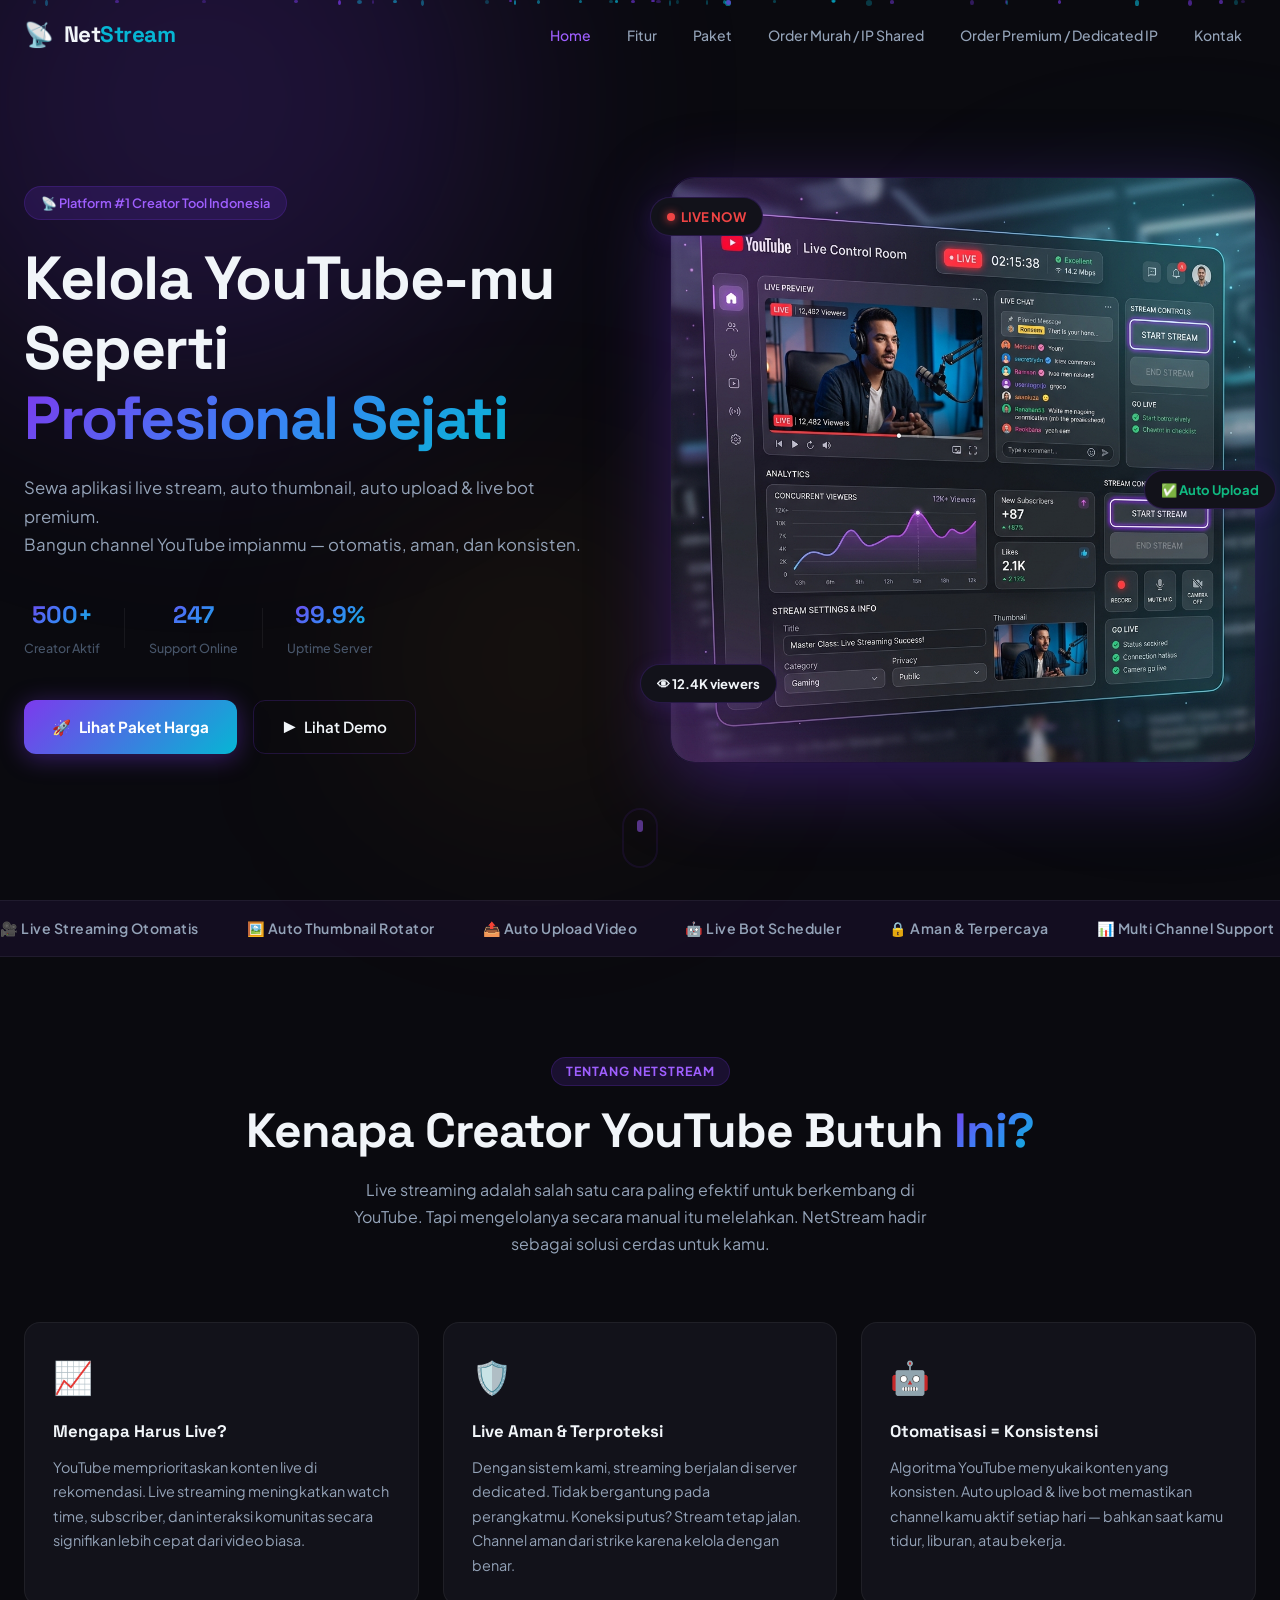
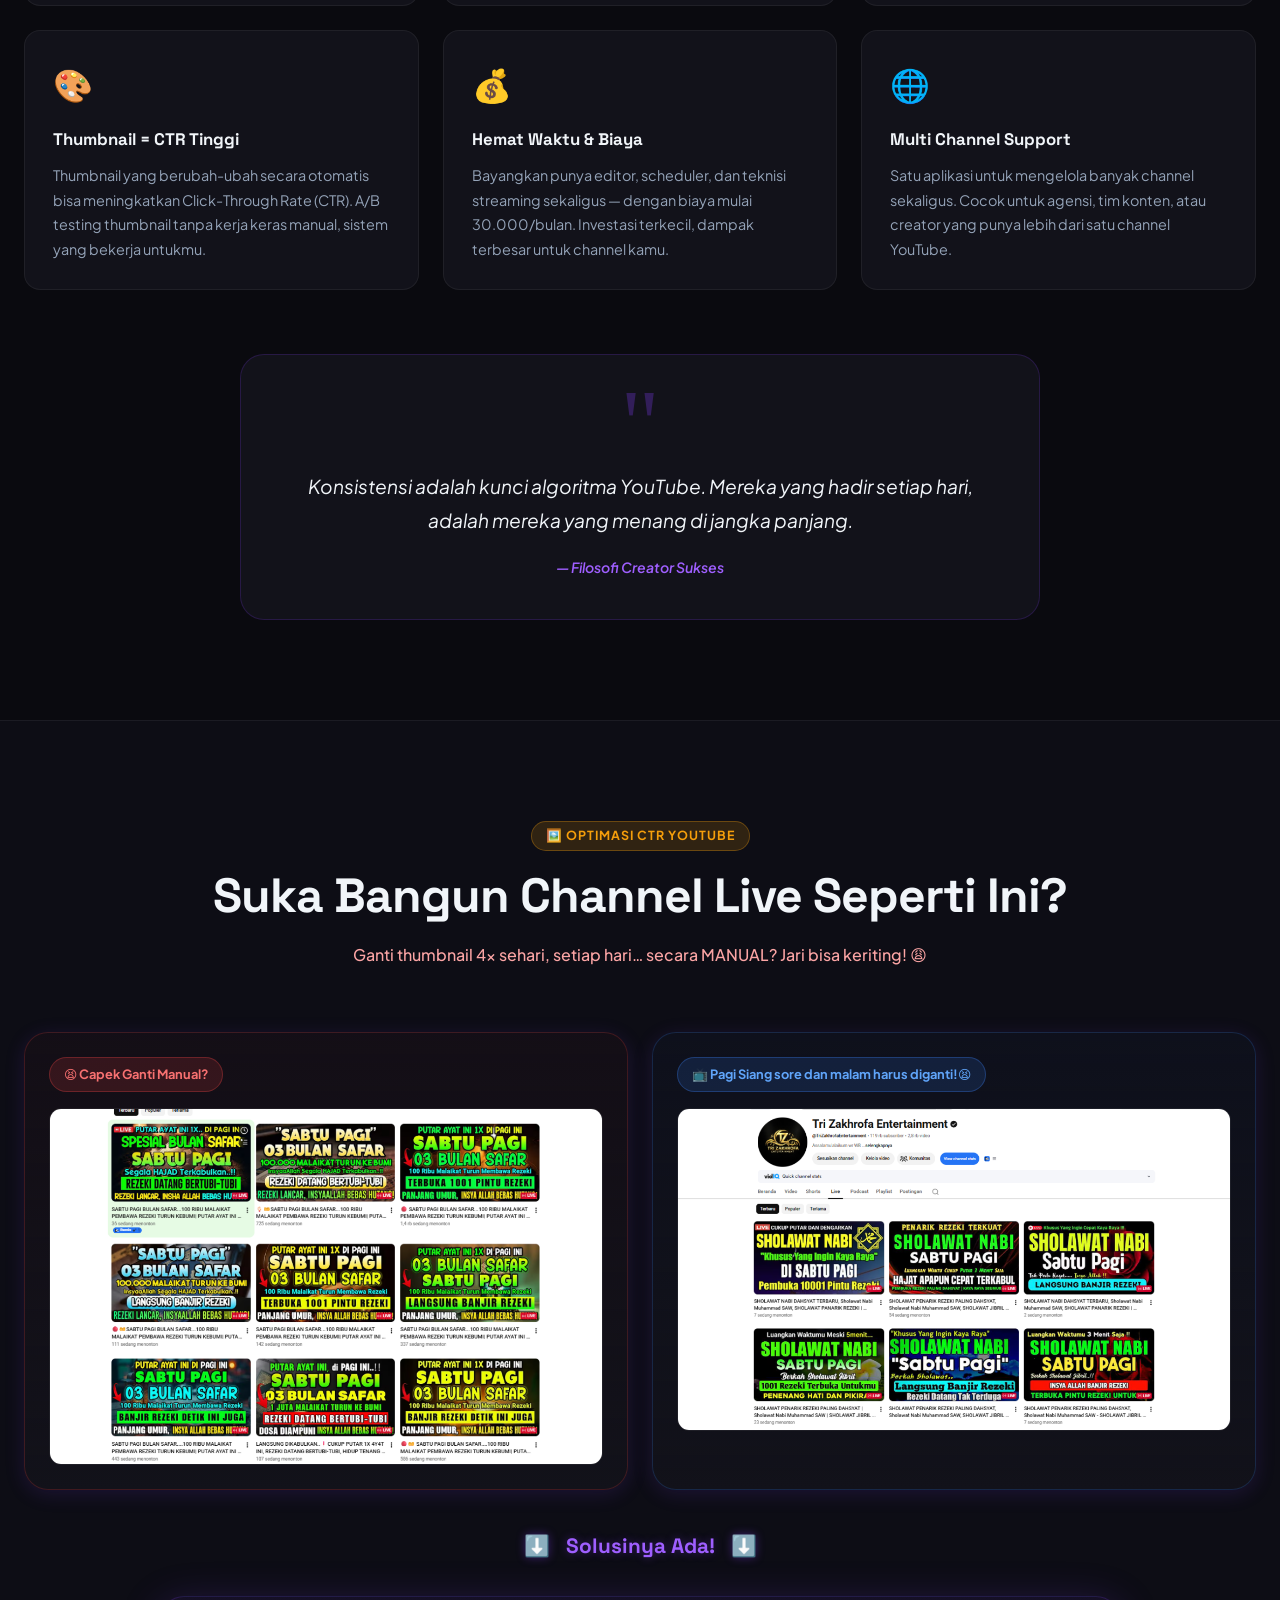
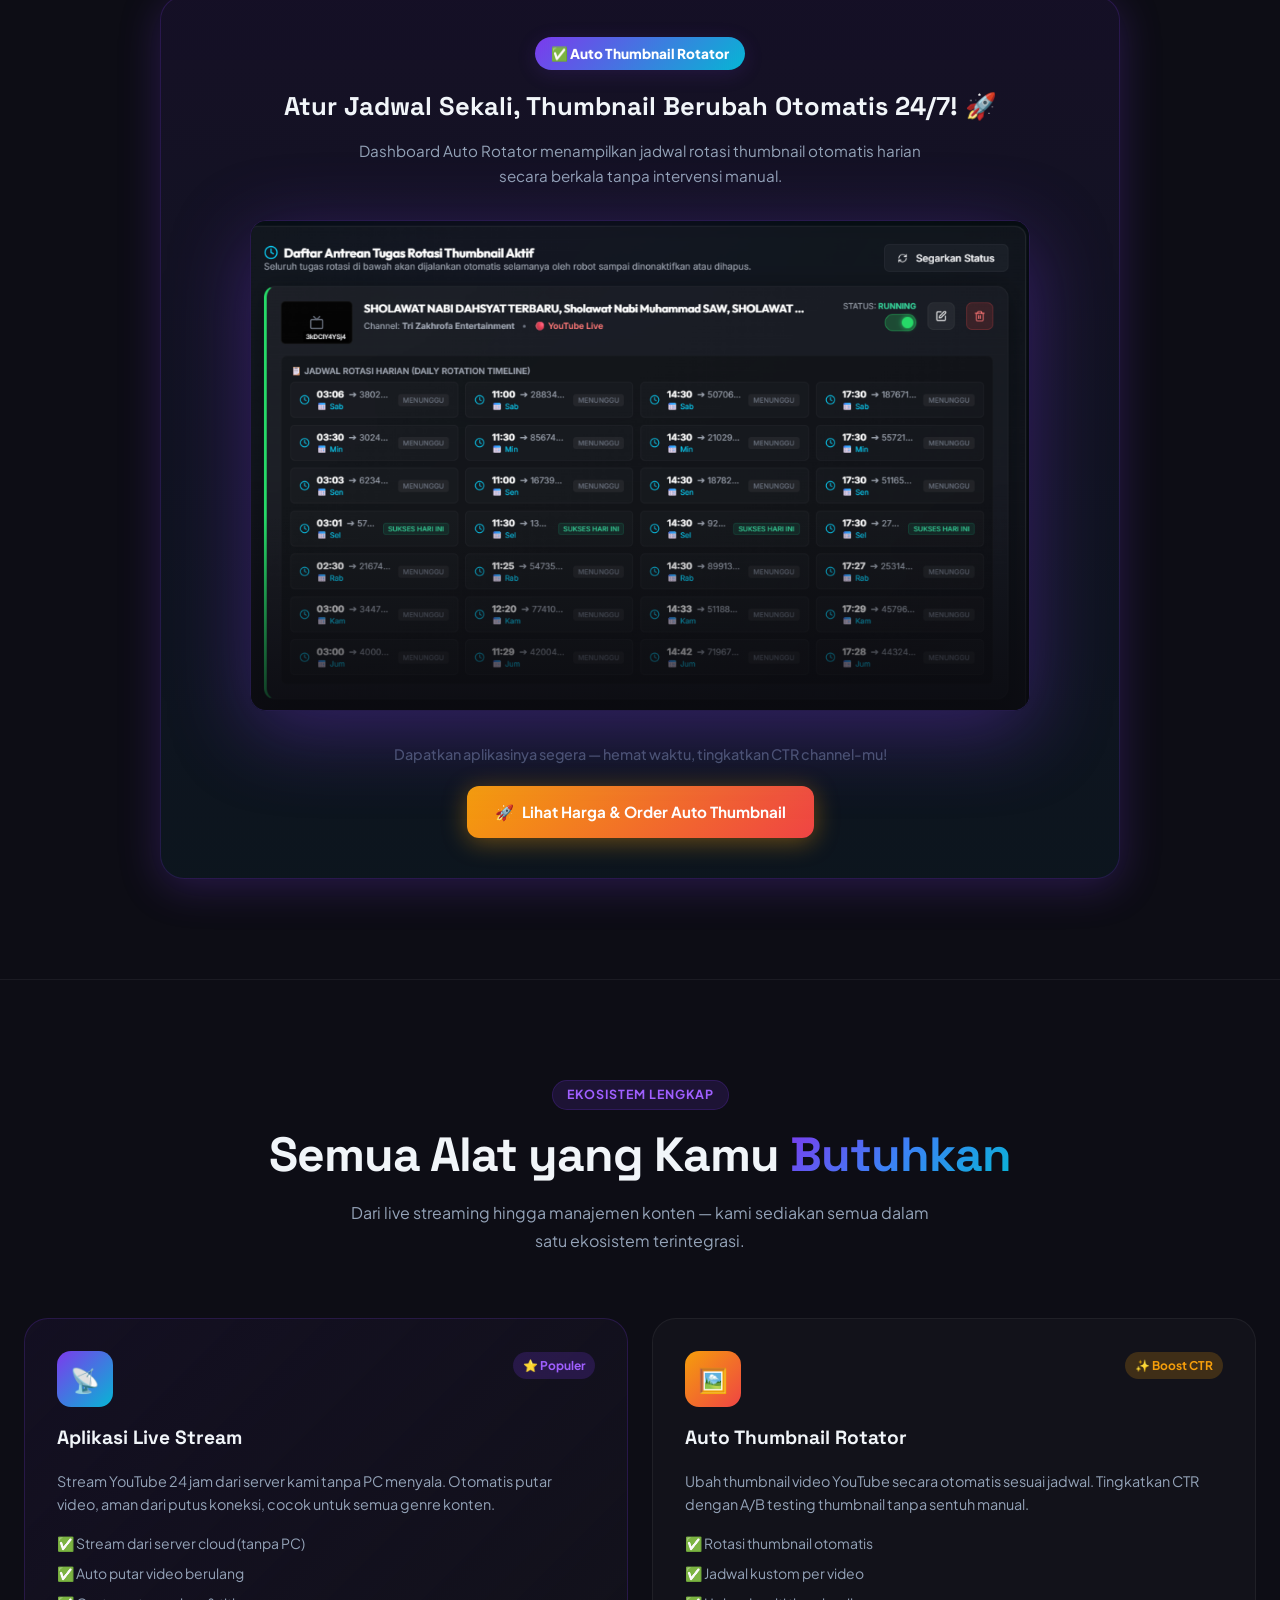
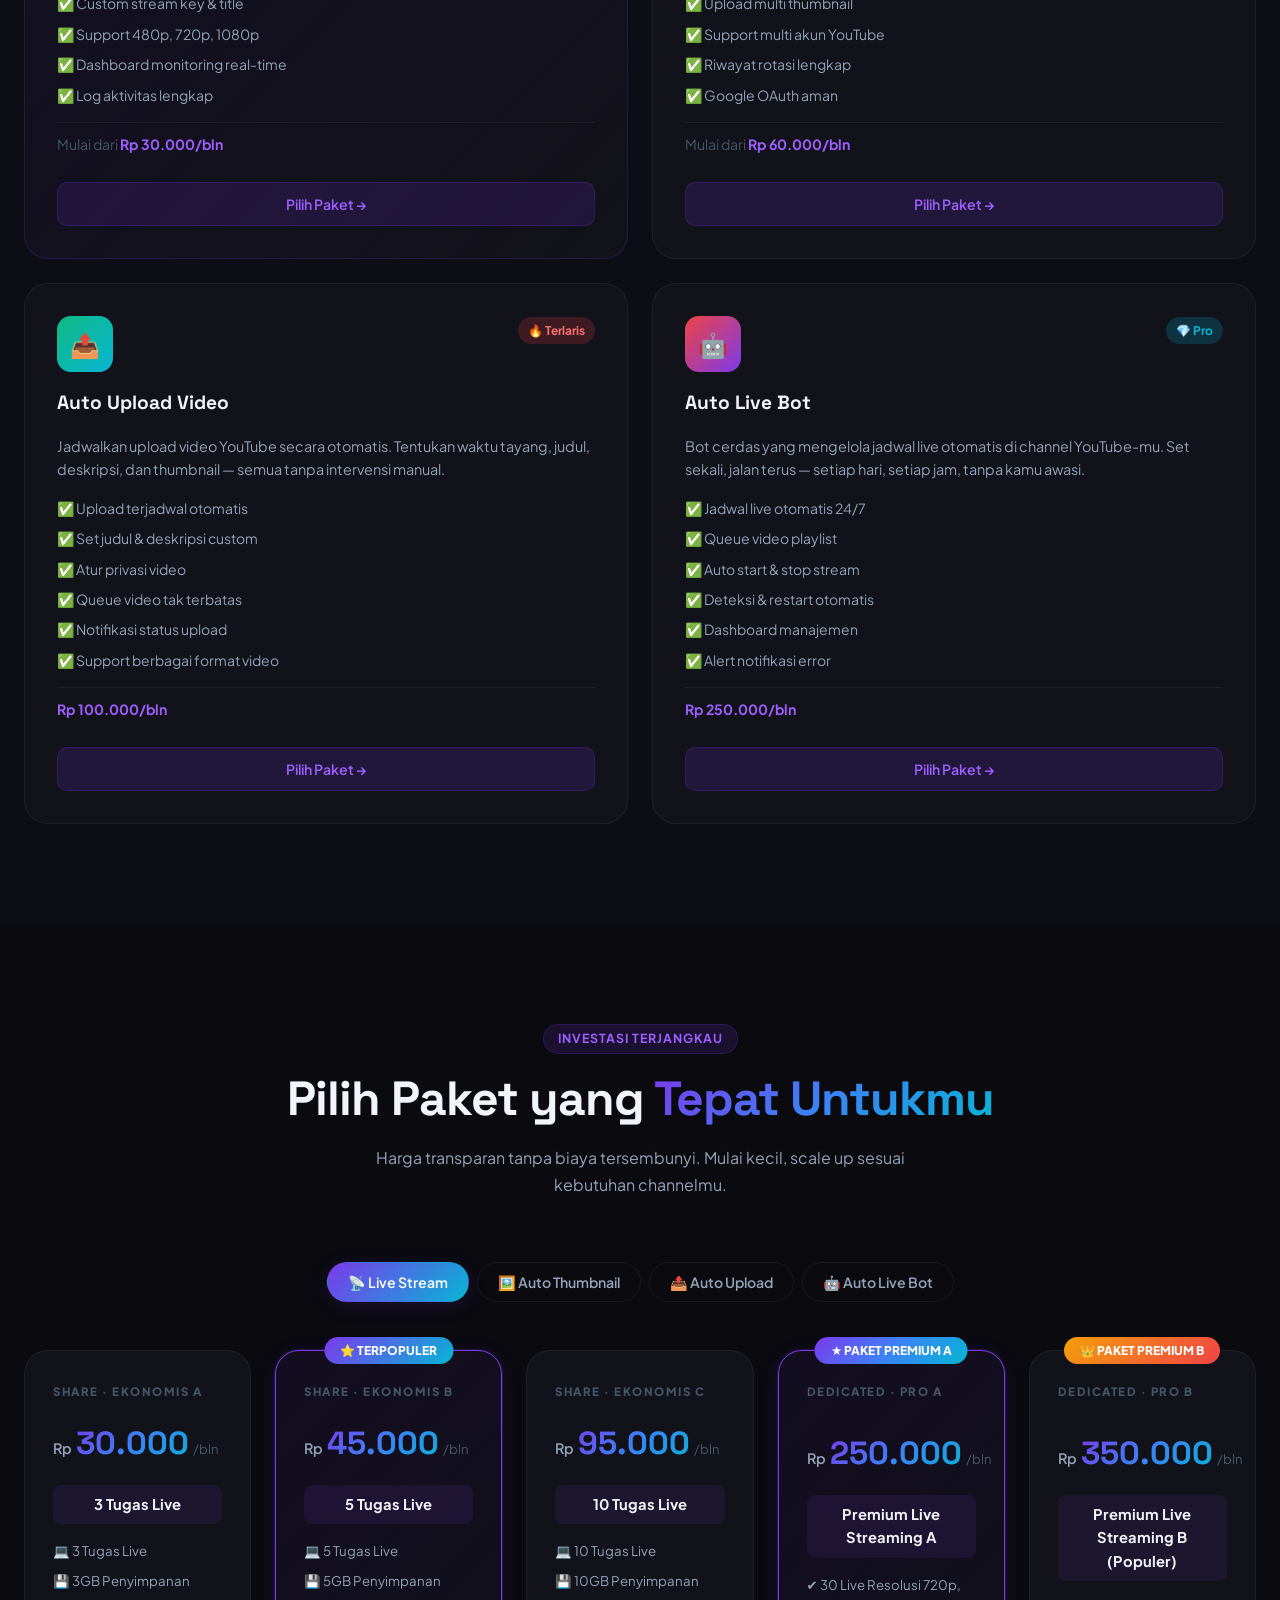
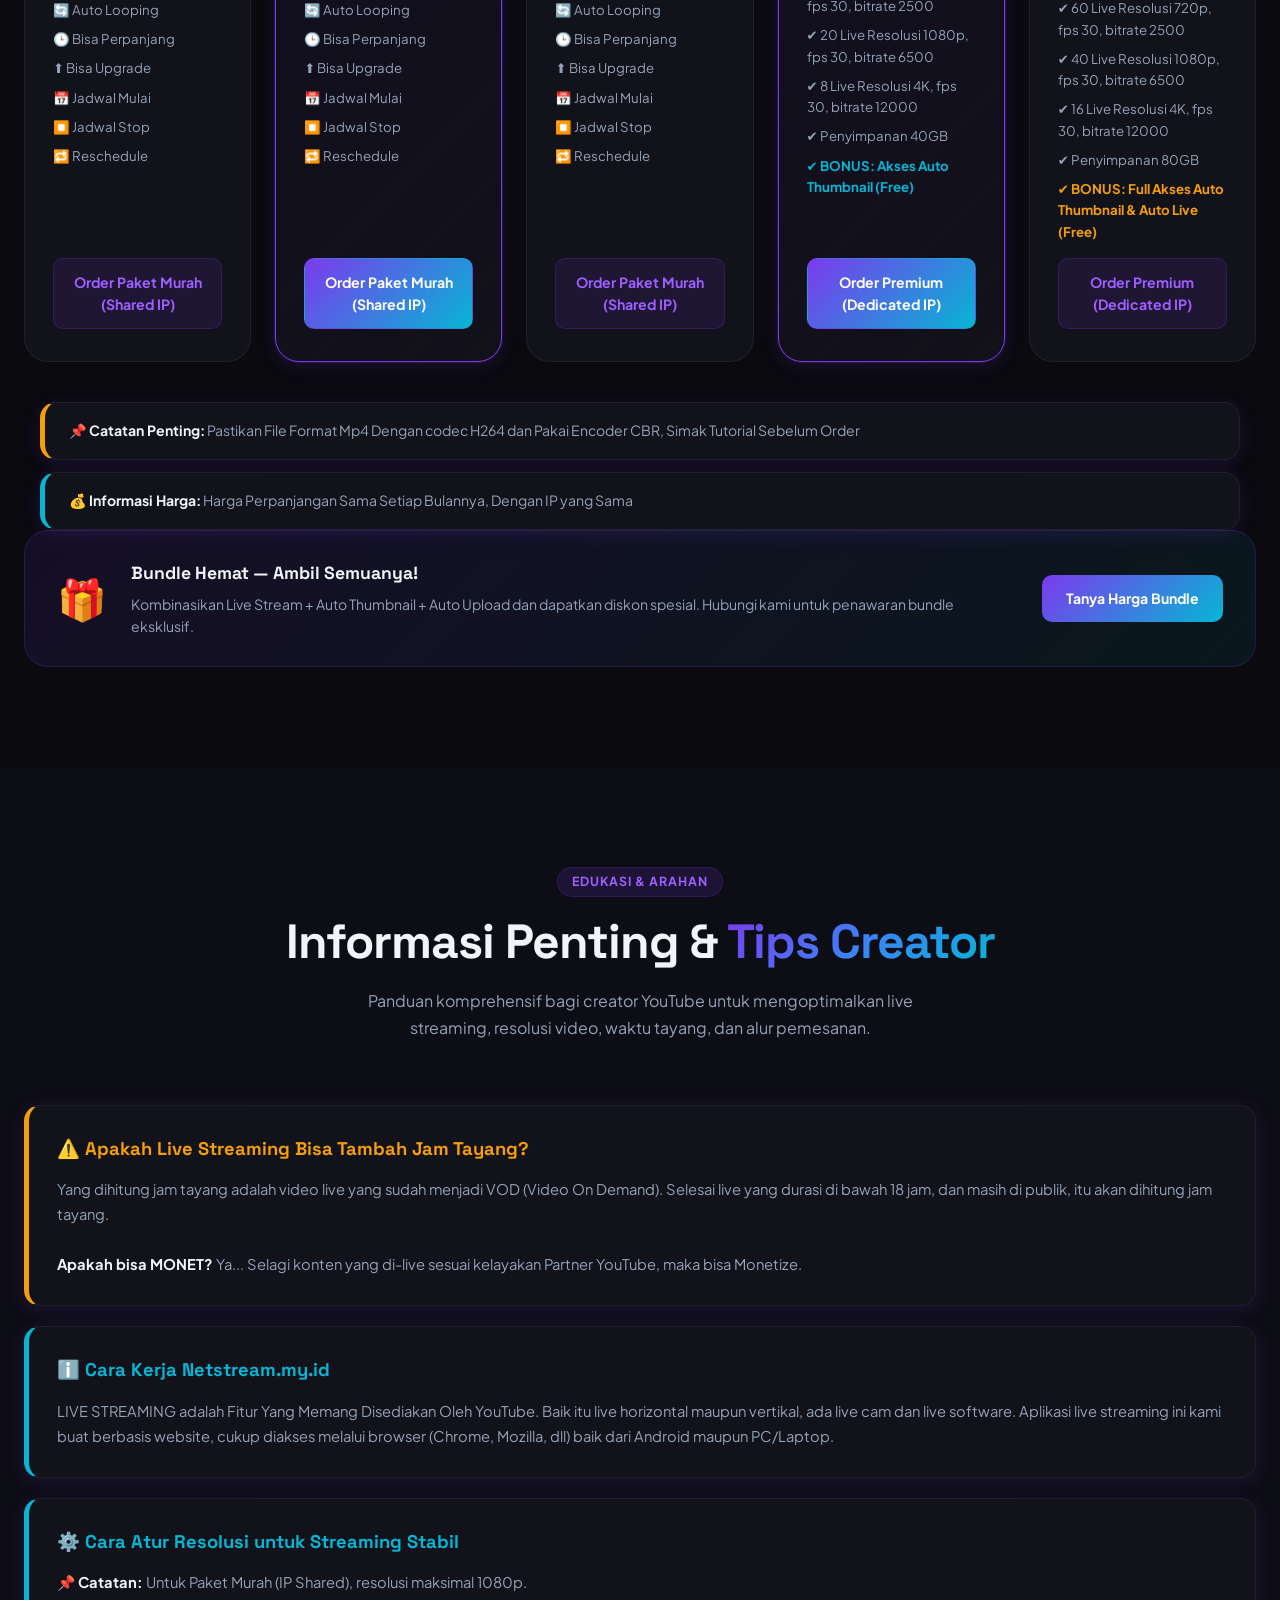
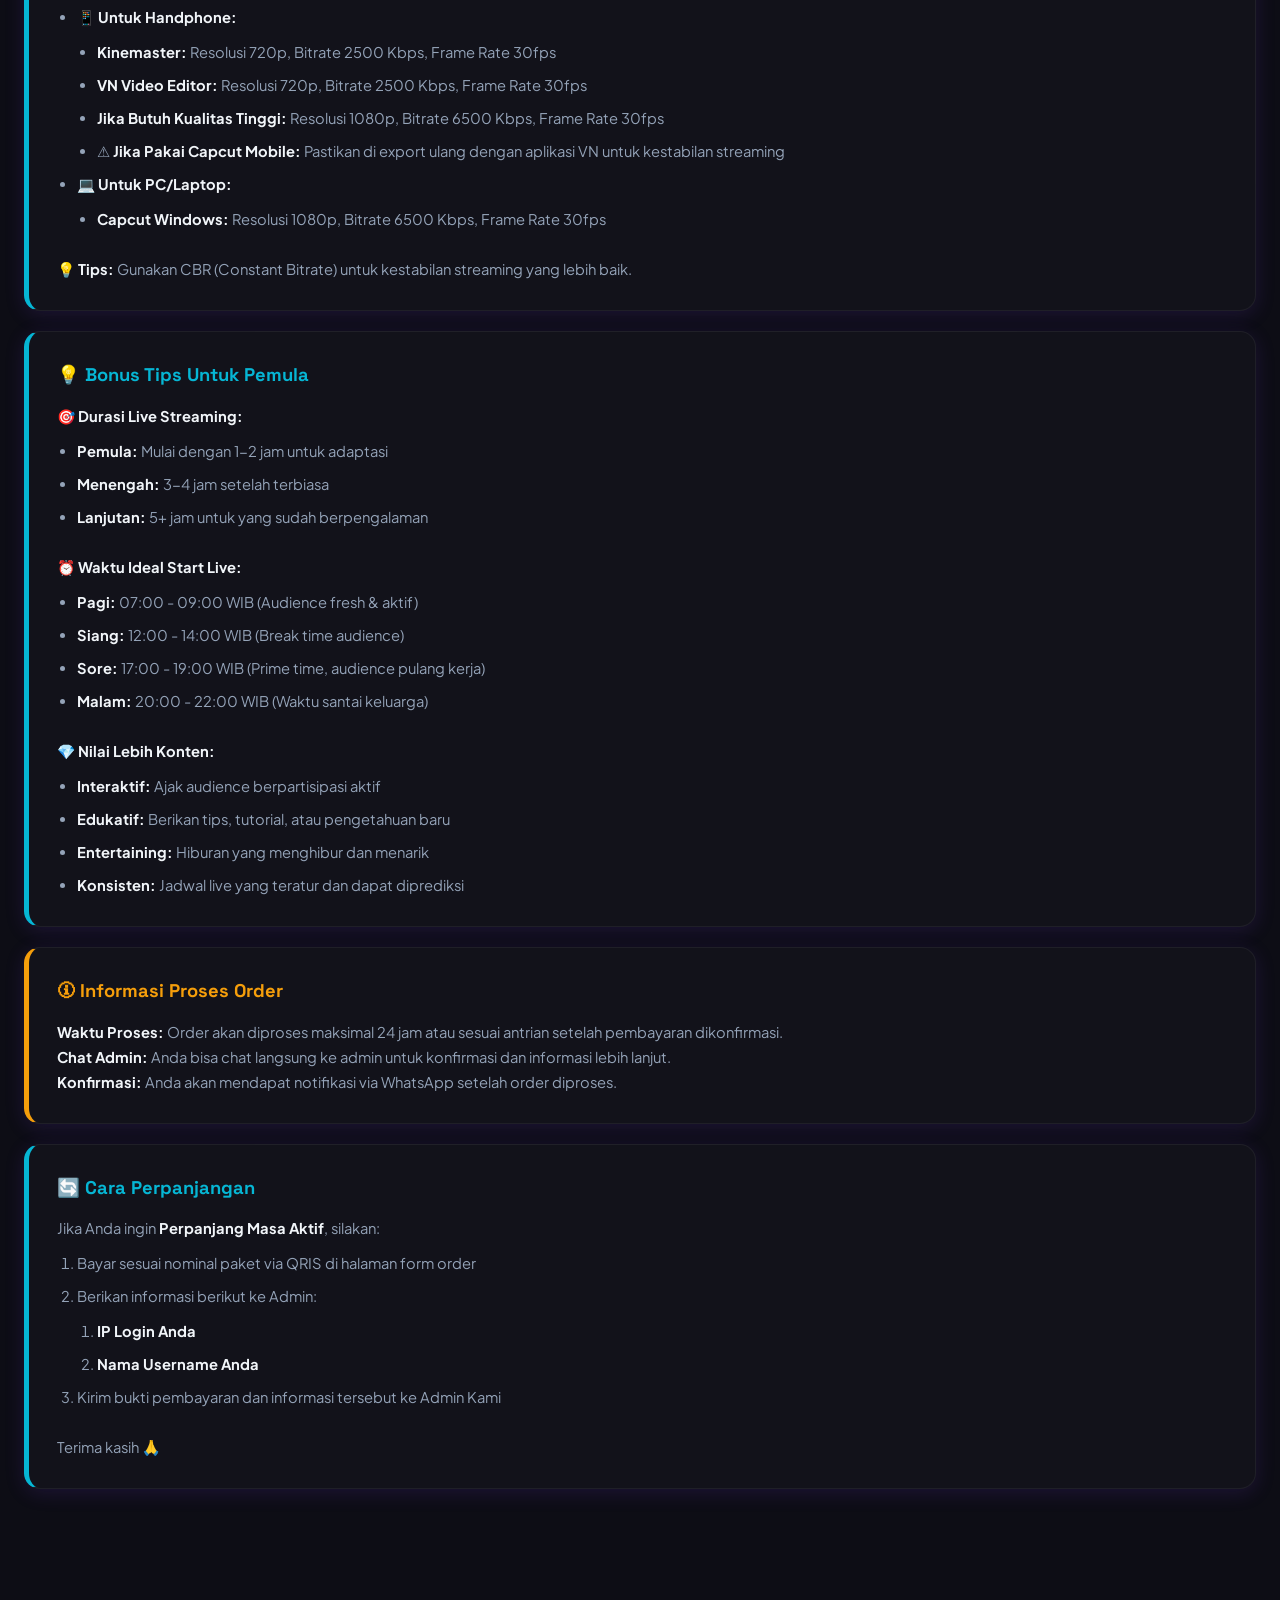
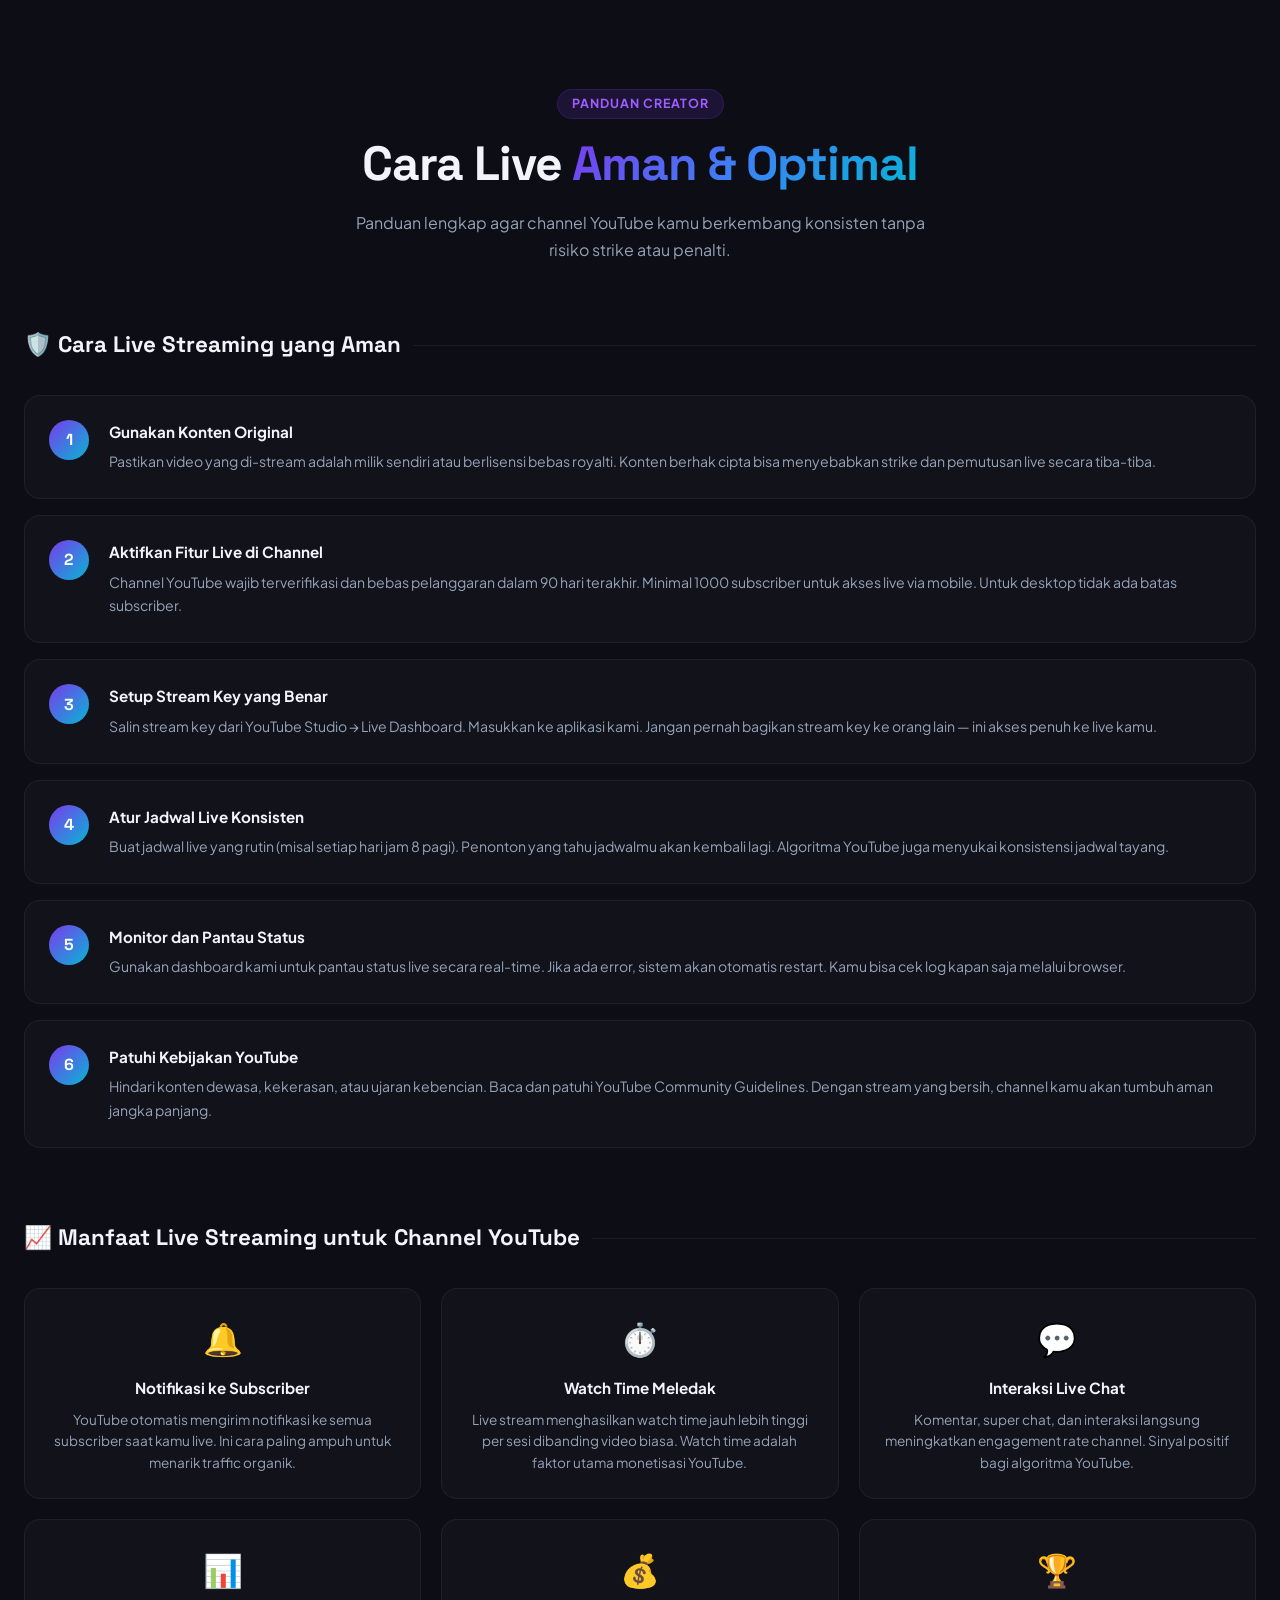
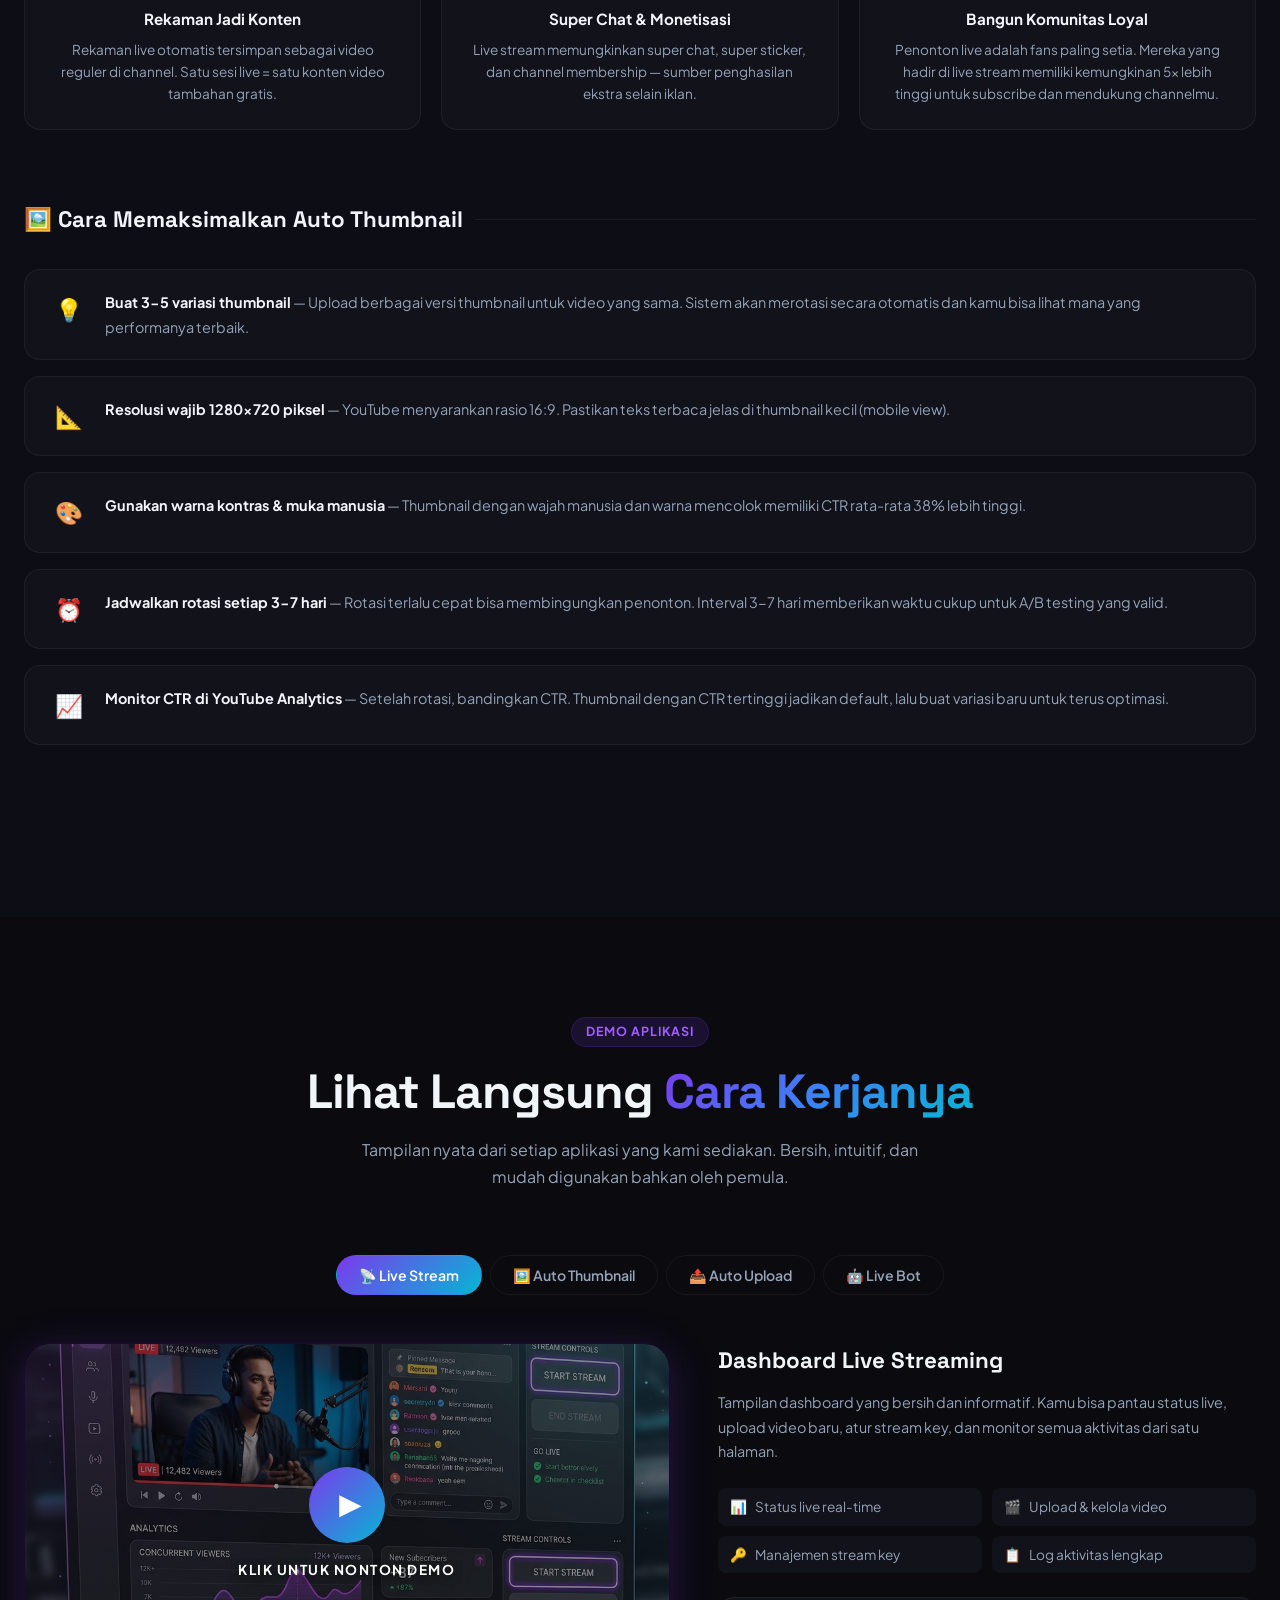
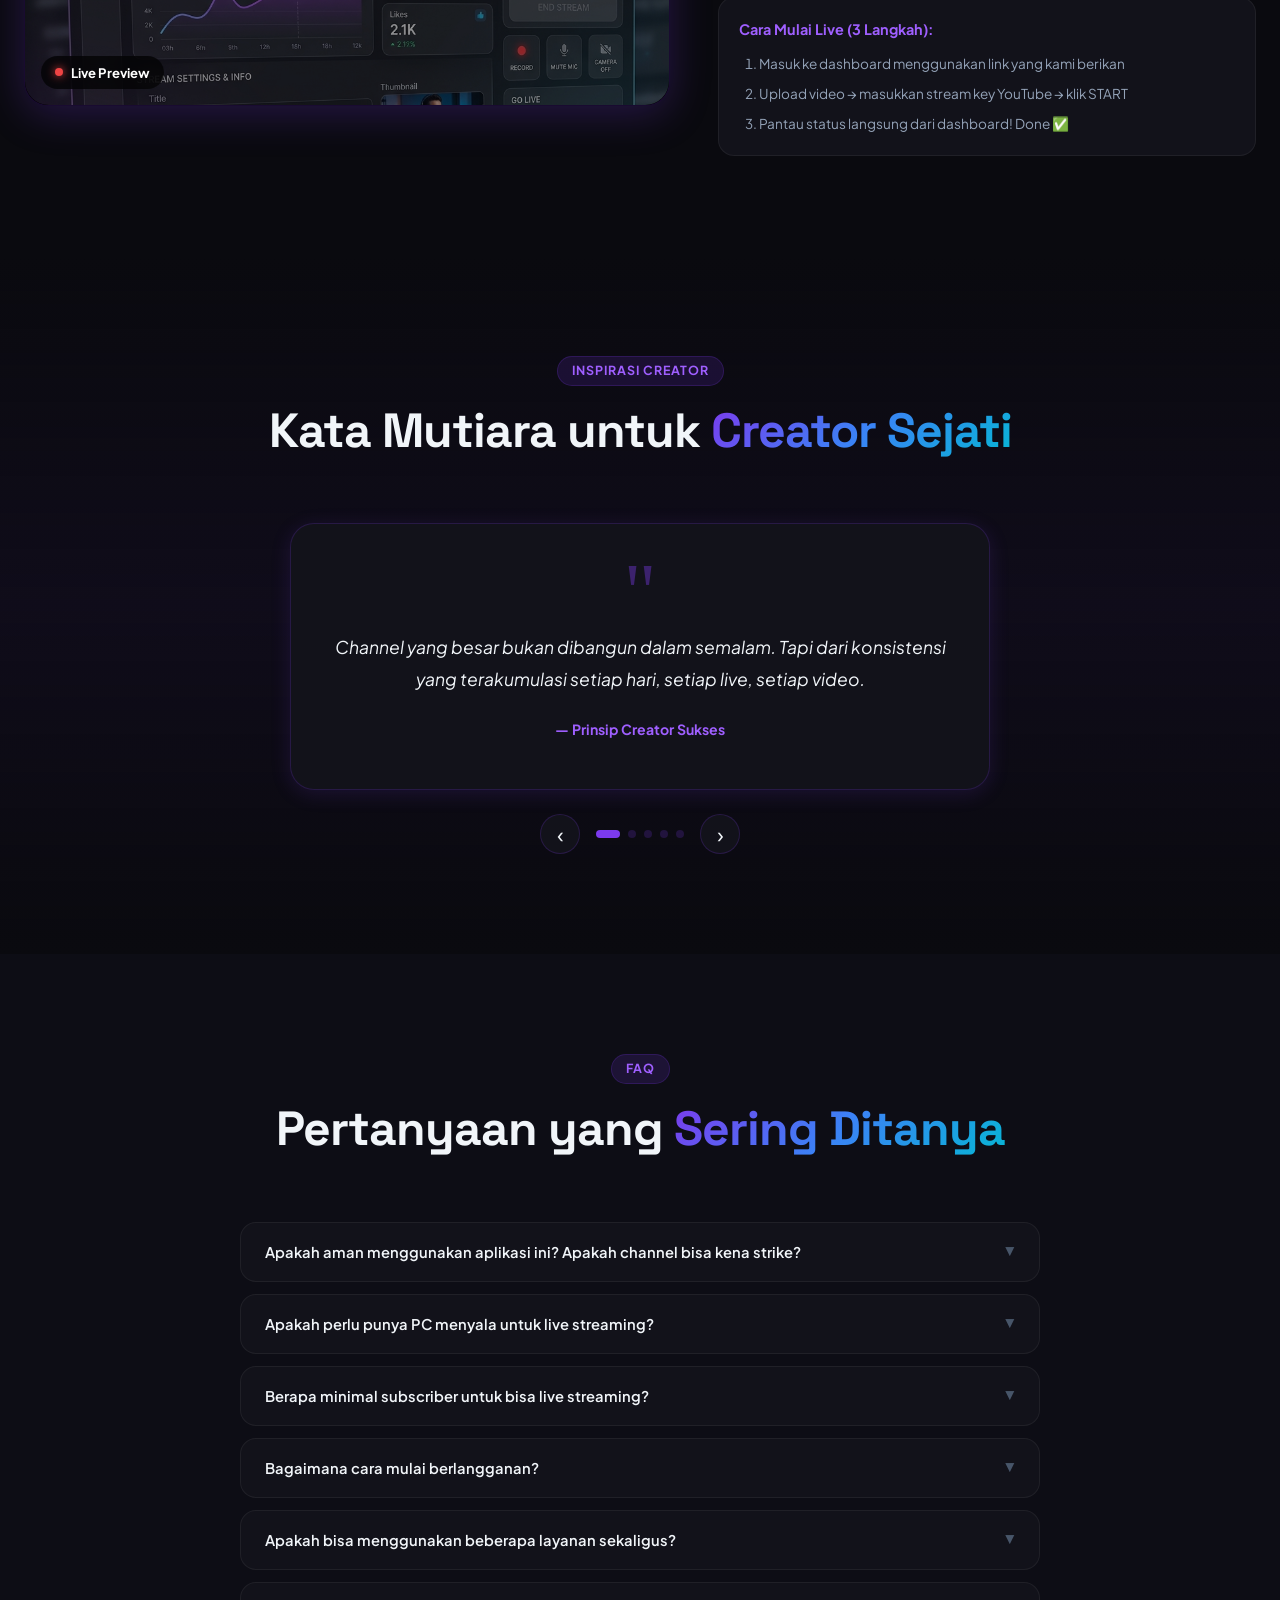
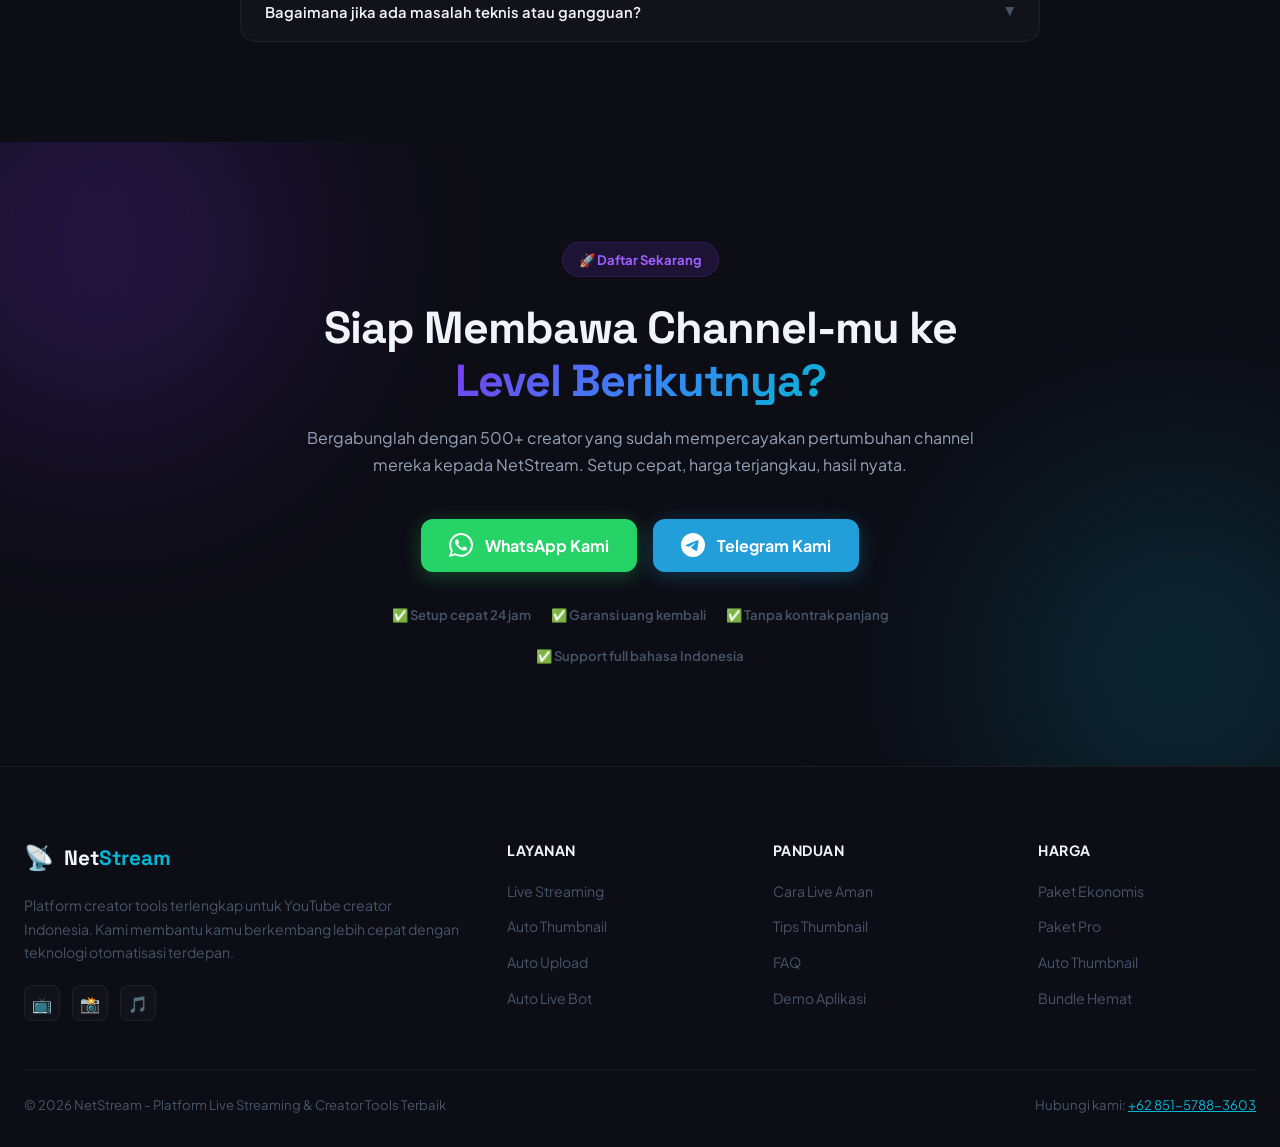
==== index.html @ a118baa5 "fix mobile grid style caching with important and versioning" ====
<!DOCTYPE html>
<html lang="id">

<head>
  <meta charset="UTF-8" />
  <meta name="viewport" content="width=device-width, initial-scale=1.0" />
  <title>NetStream — Sewa Aplikasi Live Stream & Creator Tools untuk YouTube</title>
  <meta name="description"
    content="Sewa aplikasi live stream, auto thumbnail, auto upload, dan auto live bot premium untuk YouTube creator. Paket ekonomis mulai 30rb/bulan. Kelola channel YouTube kamu jadi lebih profesional!" />
  <meta name="keywords"
    content="sewa live stream, aplikasi youtube, auto thumbnail, auto upload youtube, live streaming bot, creator tools youtube indonesia" />
  <link rel="preconnect" href="https://fonts.googleapis.com" />
  <link rel="preconnect" href="https://fonts.gstatic.com" crossorigin />
  <link
    href="https://fonts.googleapis.com/css2?family=Plus+Jakarta+Sans:ital,wght@0,300;0,400;0,500;0,600;0,700;0,800;1,400&family=Space+Grotesk:wght@400;500;600;700&display=swap"
    rel="stylesheet" />
  <link rel="stylesheet" href="style.css?v=1.3" />
  <style>
    /* Fallback jika gambar belum tersedia */
    .hero-dashboard-img img:not([src]),
    .hero-dashboard-img img[src=""],
    .demo-img-wrap img:not([src]),
    .demo-img-wrap img[src=""] {
      display: none;
    }

    .demo-img-wrap {
      min-height: 280px;
    }

    .img-placeholder {
      width: 100%;
      min-height: 280px;
      border-radius: 16px;
      display: flex;
      align-items: center;
      justify-content: center;
      flex-direction: column;
      gap: 12px;
      font-size: 3rem;
      color: var(--text-muted);
      background: var(--bg-card);
    }
  </style>
</head>

<body>
  <!-- ===== FLOATING PARTICLES ===== -->
  <div class="particles" id="particles"></div>
  <!-- ===== NAVIGATION ===== -->
  <nav class="navbar" id="navbar">
    <div class="nav-container">
      <a href="#home" class="nav-logo">
        <span class="logo-icon">📡</span>
        <span class="logo-text">Net<span class="logo-accent">Stream</span></span>
      </a>
      <ul class="nav-links" id="navLinks">
        <li><a href="#home">Home</a></li>
        <li><a href="#tentang">Fitur</a></li>
        <li><a href="#harga">Paket</a></li>
        <li><a href="#harga"
            onclick="showPricing('live'); setTimeout(() => { document.getElementById('pricing-live').scrollIntoView({behavior: 'smooth', block: 'center'}); }, 100);">Order
            Murah / IP Shared</a></li>
        <li><a href="#harga"
            onclick="showPricing('live'); setTimeout(() => { document.getElementById('pricing-live').scrollIntoView({behavior: 'smooth', block: 'center'}); }, 100);">Order
            Premium / Dedicated IP</a></li>
        <li><a href="#kontak">Kontak</a></li>
      </ul>
      <button class="hamburger" id="hamburger" aria-label="Toggle menu">
        <span></span><span></span><span></span>
      </button>
    </div>
  </nav>
  <!-- ===== HERO SECTION ===== -->
  <section class="hero" id="home">
    <div class="hero-bg-glow glow-1"></div>
    <div class="hero-bg-glow glow-2"></div>
    <div class="hero-bg-glow glow-3"></div>
    <div class="hero-content">
      <div class="hero-badge">
        <span class="live-dot"></span> Platform #1 Creator Tool Indonesia
      </div>
      <h1 class="hero-title">
        Kelola YouTube-mu Seperti <br>
        <span class="gradient-text">Profesional Sejati</span>
      </h1>
      <p class="hero-subtitle">
        Sewa aplikasi live stream, auto thumbnail, auto upload & live bot premium.<br>
        Bangun channel YouTube impianmu — otomatis, aman, dan konsisten.
      </p>
      <div class="hero-stats">
        <div class="stat-item">
          <span class="stat-num">500+</span>
          <span class="stat-label">Creator Aktif</span>
        </div>
        <div class="stat-divider"></div>
        <div class="stat-item">
          <span class="stat-num">24/7</span>
          <span class="stat-label">Support Online</span>
        </div>
        <div class="stat-divider"></div>
        <div class="stat-item">
          <span class="stat-num">99.9%</span>
          <span class="stat-label">Uptime Server</span>
        </div>
      </div>
      <div class="hero-actions">
        <a href="#harga" class="btn-primary" id="btn-lihat-harga">
          <span>🚀</span> Lihat Paket Harga
        </a>
        <a href="#demo" class="btn-secondary" id="btn-lihat-demo">
          <span>▶</span> Lihat Demo
        </a>
      </div>
    </div>
    <div class="hero-visual">
      <div class="hero-card-wrapper">
        <div class="hero-dashboard-img">
          <img src="assets/hero_dashboard.png" alt="NetStream Dashboard Live Streaming"
            onerror="this.style.display='none';this.parentElement.innerHTML+='<div class=img-placeholder>📡<span style=font-size:1rem;color:var(--text-secondary)>Live Streaming Dashboard</span></div>'" />
          <div class="img-glow"></div>
        </div>
        <div class="floating-badge badge-live">
          <span class="live-dot"></span> LIVE NOW
        </div>
        <div class="floating-badge badge-views">
          👁 12.4K viewers
        </div>
        <div class="floating-badge badge-upload">
          ✅ Auto Upload
        </div>
      </div>
    </div>
    <a href="#tentang" class="scroll-down" aria-label="Scroll down">
      <span></span>
    </a>
  </section>
  <!-- ===== MARQUEE SCROLL ===== -->
  <div class="marquee-wrapper">
    <div class="marquee-track">
      <span>🎥 Live Streaming Otomatis</span>
      <span>🖼️ Auto Thumbnail Rotator</span>
      <span>📤 Auto Upload Video</span>
      <span>🤖 Live Bot Scheduler</span>
      <span>🔒 Aman & Terpercaya</span>
      <span>📊 Multi Channel Support</span>
      <span>⚡ Server Cepat & Stabil</span>
      <span>🎥 Live Streaming Otomatis</span>
      <span>🖼️ Auto Thumbnail Rotator</span>
      <span>📤 Auto Upload Video</span>
      <span>🤖 Live Bot Scheduler</span>
      <span>🔒 Aman & Terpercaya</span>
      <span>📊 Multi Channel Support</span>
      <span>⚡ Server Cepat & Stabil</span>
    </div>
  </div>
  <!-- ===== TENTANG SECTION ===== -->
  <section class="section" id="tentang">
    <div class="container">
      <div class="section-header">
        <div class="section-tag">Tentang NetStream</div>
        <h2 class="section-title">Kenapa Creator YouTube Butuh <span class="gradient-text">Ini?</span></h2>
        <p class="section-desc">Live streaming adalah salah satu cara paling efektif untuk berkembang di YouTube. Tapi
          mengelolanya secara manual itu melelahkan. NetStream hadir sebagai solusi cerdas untuk kamu.</p>
      </div>
      <div class="why-grid">
        <div class="why-card" data-delay="0">
          <div class="why-icon">📈</div>
          <h3>Mengapa Harus Live?</h3>
          <p>YouTube memprioritaskan konten live di rekomendasi. Live streaming meningkatkan watch time, subscriber, dan
            interaksi komunitas secara signifikan lebih cepat dari video biasa.</p>
        </div>
        <div class="why-card" data-delay="100">
          <div class="why-icon">🛡️</div>
          <h3>Live Aman & Terproteksi</h3>
          <p>Dengan sistem kami, streaming berjalan di server dedicated. Tidak bergantung pada perangkatmu. Koneksi
            putus? Stream tetap jalan. Channel aman dari strike karena kelola dengan benar.</p>
        </div>
        <div class="why-card" data-delay="200">
          <div class="why-icon">🤖</div>
          <h3>Otomatisasi = Konsistensi</h3>
          <p>Algoritma YouTube menyukai konten yang konsisten. Auto upload & live bot memastikan channel kamu aktif
            setiap hari — bahkan saat kamu tidur, liburan, atau bekerja.</p>
        </div>
        <div class="why-card" data-delay="300">
          <div class="why-icon">🎨</div>
          <h3>Thumbnail = CTR Tinggi</h3>
          <p>Thumbnail yang berubah-ubah secara otomatis bisa meningkatkan Click-Through Rate (CTR). A/B testing
            thumbnail tanpa kerja keras manual, sistem yang bekerja untukmu.</p>
        </div>
        <div class="why-card" data-delay="0">
          <div class="why-icon">💰</div>
          <h3>Hemat Waktu & Biaya</h3>
          <p>Bayangkan punya editor, scheduler, dan teknisi streaming sekaligus — dengan biaya mulai 30.000/bulan.
            Investasi terkecil, dampak terbesar untuk channel kamu.</p>
        </div>
        <div class="why-card" data-delay="100">
          <div class="why-icon">🌐</div>
          <h3>Multi Channel Support</h3>
          <p>Satu aplikasi untuk mengelola banyak channel sekaligus. Cocok untuk agensi, tim konten, atau creator yang
            punya lebih dari satu channel YouTube.</p>
        </div>
      </div>
      <!-- Quote Section -->
      <div class="quote-block">
        <div class="quote-symbol">"</div>
        <blockquote>Konsistensi adalah kunci algoritma YouTube. Mereka yang hadir setiap hari, adalah mereka yang menang
          di jangka panjang.</blockquote>
        <cite>— Filosofi Creator Sukses</cite>
      </div>
    </div>
  </section>
  <!-- ===== AUTO THUMBNAIL MARKETING SECTION ===== -->
  <section class="section" id="rotator-promo"
    style="background: var(--bg-section-dark); border-top: 1px solid var(--border-subtle); border-bottom: 1px solid var(--border-subtle);">
    <div class="container">
      <div class="section-header">
        <div class="section-tag"
          style="background: rgba(245, 158, 11, 0.15); border: 1px solid rgba(245, 158, 11, 0.3); color: var(--accent-warm);">
          🖼️ OPTIMASI CTR YOUTUBE</div>
        <h2 class="section-title">Suka Bangun Channel Live Seperti Ini?</h2>
        <p class="section-desc" style="color: #fca5a5; font-weight: 500;">Ganti thumbnail 4x sehari, setiap hari… secara
          MANUAL? Jari bisa keriting! 😩</p>
      </div>
      <!-- Problem Grid -->
      <div class="promo-grid">
        <!-- Card Kiri: Capek Ganti Manual -->
        <div class="promo-card problem-card">
          <div class="promo-card-badge badge-red">😫 Capek Ganti Manual?</div>
          <img src="assets/safar_streams.png" alt="Grid Video YouTube Live Harus Ganti Thumbnail Manual"
            style="width: 100%; border-radius: 12px; border: 1px solid var(--border-subtle); display: block;" />
        </div>
        <!-- Card Kanan: Channel View Tri Zakhrofa Entertainment -->
        <div class="promo-card channel-card">
          <div class="promo-card-badge badge-blue">📺 Pagi Siang sore dan malam harus diganti!😫</div>
          <img src="assets/channel_streams.png" alt="Tampilan Channel Tri Zakhrofa Live Streams"
            style="width: 100%; border-radius: 12px; border: 1px solid var(--border-subtle); display: block;" />
        </div>
      </div>
      <!-- Divider Connector -->
      <div class="promo-divider-connector">
        <span class="pulse-arrow">⬇️</span> Solusinya Ada! <span class="pulse-arrow">⬇️</span>
      </div>
      <!-- Solution Mockup Box -->
      <div class="promo-solution-box">
        <div class="promo-solution-header">
          <span class="solution-badge">✅ Auto Thumbnail Rotator</span>
          <h3>Atur Jadwal Sekali, Thumbnail Berubah Otomatis 24/7! 🚀</h3>
          <p>Dashboard Auto Rotator menampilkan jadwal rotasi thumbnail otomatis harian secara berkala tanpa intervensi
            manual.</p>
        </div>

        <div class="promo-solution-image-container">
          <img src="assets/rotator_scheduler.png" alt="Dashboard Antrean Tugas Rotasi Thumbnail"
            style="width: 100%; display: block;" />
          <div class="image-overlay-glow"></div>
        </div>
        <div class="promo-solution-footer">
          <p class="cta-subtext" style="margin-bottom: 8px;">Dapatkan aplikasinya segera — hemat waktu, tingkatkan CTR
            channel-mu!</p>
          <a href="#harga"
            onclick="showPricing('thumb'); setTimeout(() => { document.getElementById('pricing-thumb').scrollIntoView({behavior: 'smooth', block: 'center'}); }, 100);"
            class="btn-primary" style="background: var(--grad-warm); box-shadow: 0 4px 24px rgba(245, 158, 11, 0.4);">
            <span>🚀</span> Lihat Harga &amp; Order Auto Thumbnail
          </a>
        </div>
      </div>
    </div>
  </section>
  <!-- ===== LAYANAN SECTION ===== -->
  <section class="section section-dark" id="layanan">
    <div class="container">
      <div class="section-header">
        <div class="section-tag">Ekosistem Lengkap</div>
        <h2 class="section-title">Semua Alat yang Kamu <span class="gradient-text">Butuhkan</span></h2>
        <p class="section-desc">Dari live streaming hingga manajemen konten — kami sediakan semua dalam satu ekosistem
          terintegrasi.</p>
      </div>
      <div class="services-grid">
        <!-- Live Streaming -->
        <div class="service-card featured" id="service-live">
          <div class="service-card-glow"></div>
          <div class="service-header">
            <div class="service-icon-wrap live-gradient">
              <span>📡</span>
            </div>
            <div class="service-badges">
              <span class="badge badge-popular">⭐ Populer</span>
            </div>
          </div>
          <h3 class="service-name">Aplikasi Live Stream</h3>
          <p class="service-desc">Stream YouTube 24 jam dari server kami tanpa PC menyala. Otomatis putar video, aman
            dari putus koneksi, cocok untuk semua genre konten.</p>
          <ul class="service-features">
            <li>✅ Stream dari server cloud (tanpa PC)</li>
            <li>✅ Auto putar video berulang</li>
            <li>✅ Custom stream key & title</li>
            <li>✅ Support 480p, 720p, 1080p</li>
            <li>✅ Dashboard monitoring real-time</li>
            <li>✅ Log aktivitas lengkap</li>
          </ul>
          <div class="service-price-hint">Mulai dari <strong>Rp 30.000/bln</strong></div>
          <a href="#harga" class="service-btn" id="btn-live-harga">Pilih Paket →</a>
        </div>
        <!-- Auto Thumbnail -->
        <div class="service-card" id="service-thumbnail">
          <div class="service-card-glow thumb-glow"></div>
          <div class="service-header">
            <div class="service-icon-wrap thumb-gradient">
              <span>🖼️</span>
            </div>
            <div class="service-badges">
              <span class="badge badge-new">✨ Boost CTR</span>
            </div>
          </div>
          <h3 class="service-name">Auto Thumbnail Rotator</h3>
          <p class="service-desc">Ubah thumbnail video YouTube secara otomatis sesuai jadwal. Tingkatkan CTR dengan A/B
            testing thumbnail tanpa sentuh manual.</p>
          <ul class="service-features">
            <li>✅ Rotasi thumbnail otomatis</li>
            <li>✅ Jadwal kustom per video</li>
            <li>✅ Upload multi thumbnail</li>
            <li>✅ Support multi akun YouTube</li>
            <li>✅ Riwayat rotasi lengkap</li>
            <li>✅ Google OAuth aman</li>
          </ul>
          <div class="service-price-hint">Mulai dari <strong>Rp 60.000/bln</strong></div>
          <a href="#harga" class="service-btn thumb-btn" id="btn-thumb-harga">Pilih Paket →</a>
        </div>
        <!-- Auto Upload -->
        <div class="service-card" id="service-upload">
          <div class="service-card-glow upload-glow"></div>
          <div class="service-header">
            <div class="service-icon-wrap upload-gradient">
              <span>📤</span>
            </div>
            <div class="service-badges">
              <span class="badge badge-hot">🔥 Terlaris</span>
            </div>
          </div>
          <h3 class="service-name">Auto Upload Video</h3>
          <p class="service-desc">Jadwalkan upload video YouTube secara otomatis. Tentukan waktu tayang, judul,
            deskripsi, dan thumbnail — semua tanpa intervensi manual.</p>
          <ul class="service-features">
            <li>✅ Upload terjadwal otomatis</li>
            <li>✅ Set judul & deskripsi custom</li>
            <li>✅ Atur privasi video</li>
            <li>✅ Queue video tak terbatas</li>
            <li>✅ Notifikasi status upload</li>
            <li>✅ Support berbagai format video</li>
          </ul>
          <div class="service-price-hint"><strong>Rp 100.000/bln</strong></div>
          <a href="#harga" class="service-btn upload-btn" id="btn-upload-harga">Pilih Paket →</a>
        </div>
        <!-- Auto Live Bot -->
        <div class="service-card" id="service-bot">
          <div class="service-card-glow bot-glow"></div>
          <div class="service-header">
            <div class="service-icon-wrap bot-gradient">
              <span>🤖</span>
            </div>
            <div class="service-badges">
              <span class="badge badge-pro">💎 Pro</span>
            </div>
          </div>
          <h3 class="service-name">Auto Live Bot</h3>
          <p class="service-desc">Bot cerdas yang mengelola jadwal live otomatis di channel YouTube-mu. Set sekali,
            jalan terus — setiap hari, setiap jam, tanpa kamu awasi.</p>
          <ul class="service-features">
            <li>✅ Jadwal live otomatis 24/7</li>
            <li>✅ Queue video playlist</li>
            <li>✅ Auto start & stop stream</li>
            <li>✅ Deteksi & restart otomatis</li>
            <li>✅ Dashboard manajemen</li>
            <li>✅ Alert notifikasi error</li>
          </ul>
          <div class="service-price-hint"><strong>Rp 250.000/bln</strong></div>
          <a href="#harga" class="service-btn bot-btn" id="btn-bot-harga">Pilih Paket →</a>
        </div>
      </div>
    </div>
  </section>
  <!-- ===== HARGA SECTION ===== -->
  <section class="section" id="harga">
    <div class="container">
      <div class="section-header">
        <div class="section-tag">Investasi Terjangkau</div>
        <h2 class="section-title">Pilih Paket yang <span class="gradient-text">Tepat Untukmu</span></h2>
        <p class="section-desc">Harga transparan tanpa biaya tersembunyi. Mulai kecil, scale up sesuai kebutuhan
          channelmu.</p>
      </div>
      <!-- Tab Switcher -->
      <div class="pricing-tabs" role="tablist">
        <button class="price-tab active" id="tab-live" role="tab" onclick="showPricing('live')">📡 Live Stream</button>
        <button class="price-tab" id="tab-thumb" role="tab" onclick="showPricing('thumb')">🖼️ Auto Thumbnail</button>
        <button class="price-tab" id="tab-upload" role="tab" onclick="showPricing('upload')">📤 Auto Upload</button>
        <button class="price-tab" id="tab-bot" role="tab" onclick="showPricing('bot')">🤖 Auto Live Bot</button>
      </div>
      <!-- Live Stream Pricing -->
      <div id="pricing-live">
        <div class="pricing-grid">
          <!-- Paket A (Ekonomis) -->
          <div class="price-card">
            <div class="price-label">SHARE · EKONOMIS A</div>
            <div class="price-amount">
              <span class="currency">Rp</span>
              <span class="amount">30.000</span>
              <span class="period">/bln</span>
            </div>
            <div class="price-highlight">3 Tugas Live</div>
            <ul class="price-features">
              <li>💻 3 Tugas Live</li>
              <li>💾 3GB Penyimpanan</li>
              <li>🔄 Auto Looping</li>
              <li>🕒 Bisa Perpanjang</li>
              <li>⬆️ Bisa Upgrade</li>
              <li>📅 Jadwal Mulai</li>
              <li>⏹️ Jadwal Stop</li>
              <li>🔁 Reschedule</li>
            </ul>
            <a href="javascript:void(0)" onclick="openOrderModal('Live Ekonomis - 3 Live/bln (30rb)')" class="price-btn"
              id="btn-price-eko30">Order Paket Murah (Shared IP)</a>
          </div>
          <!-- Paket B (Ekonomis) -->
          <div class="price-card featured-price">
            <div class="price-badge">⭐ TERPOPULER</div>
            <div class="price-label">SHARE · EKONOMIS B</div>
            <div class="price-amount">
              <span class="currency">Rp</span>
              <span class="amount">45.000</span>
              <span class="period">/bln</span>
            </div>
            <div class="price-highlight">5 Tugas Live</div>
            <ul class="price-features">
              <li>💻 5 Tugas Live</li>
              <li>💾 5GB Penyimpanan</li>
              <li>🔄 Auto Looping</li>
              <li>🕒 Bisa Perpanjang</li>
              <li>⬆️ Bisa Upgrade</li>
              <li>📅 Jadwal Mulai</li>
              <li>⏹️ Jadwal Stop</li>
              <li>🔁 Reschedule</li>
            </ul>
            <a href="javascript:void(0)" onclick="openOrderModal('Live Ekonomis - 5 Live/bln (45rb)')"
              class="price-btn price-btn-primary" id="btn-price-eko45">Order Paket Murah (Shared IP)</a>
          </div>
          <!-- Paket C (Ekonomis) -->
          <div class="price-card">
            <div class="price-label">SHARE · EKONOMIS C</div>
            <div class="price-amount">
              <span class="currency">Rp</span>
              <span class="amount">95.000</span>
              <span class="period">/bln</span>
            </div>
            <div class="price-highlight">10 Tugas Live</div>
            <ul class="price-features">
              <li>💻 10 Tugas Live</li>
              <li>💾 10GB Penyimpanan</li>
              <li>🔄 Auto Looping</li>
              <li>🕒 Bisa Perpanjang</li>
              <li>⬆️ Bisa Upgrade</li>
              <li>📅 Jadwal Mulai</li>
              <li>⏹️ Jadwal Stop</li>
              <li>🔁 Reschedule</li>
            </ul>
            <a href="javascript:void(0)" onclick="openOrderModal('Live Ekonomis - 10 Live/bln (95rb)')"
              class="price-btn" id="btn-price-eko95">Order Paket Murah (Shared IP)</a>
          </div>
          <!-- Paket Premium A (Pro A) -->
          <div class="price-card featured-price">
            <div class="price-badge" style="background: var(--grad-hero);">★ PAKET PREMIUM A</div>
            <div class="price-label">DEDICATED · PRO A</div>
            <div class="price-amount" style="margin-top: 10px;">
              <span class="currency">Rp</span>
              <span class="amount">250.000</span>
              <span class="period">/bln</span>
            </div>
            <div class="price-highlight">Premium Live Streaming A</div>
            <ul class="price-features">
              <li>✔️ 30 Live Resolusi 720p, fps 30, bitrate 2500</li>
              <li>✔️ 20 Live Resolusi 1080p, fps 30, bitrate 6500</li>
              <li>✔️ 8 Live Resolusi 4K, fps 30, bitrate 12000</li>
              <li>✔️ Penyimpanan 40GB</li>
              <li style="color: var(--accent); font-weight: 700;">✔️ BONUS: Akses Auto Thumbnail (Free)</li>
            </ul>
            <a href="javascript:void(0)" onclick="openOrderModal('Live Dedicated Pro A (250rb)')"
              class="price-btn price-btn-primary" id="btn-price-proA">Order Premium (Dedicated IP)</a>
          </div>
          <!-- Paket Premium B (Pro B) -->
          <div class="price-card">
            <div class="price-badge" style="background: var(--grad-warm);">👑 PAKET PREMIUM B</div>
            <div class="price-label">DEDICATED · PRO B</div>
            <div class="price-amount" style="margin-top: 10px;">
              <span class="currency">Rp</span>
              <span class="amount">350.000</span>
              <span class="period">/bln</span>
            </div>
            <div class="price-highlight">Premium Live Streaming B (Populer)</div>
            <ul class="price-features">
              <li>✔️ 60 Live Resolusi 720p, fps 30, bitrate 2500</li>
              <li>✔️ 40 Live Resolusi 1080p, fps 30, bitrate 6500</li>
              <li>✔️ 16 Live Resolusi 4K, fps 30, bitrate 12000</li>
              <li>✔️ Penyimpanan 80GB</li>
              <li style="color: var(--accent-warm); font-weight: 700;">✔️ BONUS: Full Akses Auto Thumbnail &amp; Auto
                Live (Free)</li>
            </ul>
            <a href="javascript:void(0)" onclick="openOrderModal('Live Dedicated Pro Plus B (350rb)')" class="price-btn"
              id="btn-price-proB">Order Premium (Dedicated IP)</a>
          </div>
        </div>
        <!-- Live Stream Notes (Screenshot Style) -->
        <div
          style="width: 100%; display: flex; flex-direction: column; gap: 12px; margin-top: 24px; max-width: 1200px; margin-left: auto; margin-right: auto; text-align: left;">
          <div class="info-box info-box-yellow" style="padding: 16px 24px; margin-bottom: 0;">
            <div class="info-box-content" style="font-size: 0.88rem;">
              📌 <strong>Catatan Penting:</strong> Pastikan File Format Mp4 Dengan codec H264 dan Pakai Encoder CBR,
              Simak Tutorial Sebelum Order
            </div>
          </div>
          <div class="info-box info-box-blue" style="padding: 16px 24px; margin-bottom: 0;">
            <div class="info-box-content" style="font-size: 0.88rem;">
              💰 <strong>Informasi Harga:</strong> Harga Perpanjangan Sama Setiap Bulannya, Dengan IP yang Sama
            </div>
          </div>
        </div>
      </div>
      <!-- Thumbnail Pricing -->
      <div class="pricing-grid hidden" id="pricing-thumb"
        style="grid-template-columns: 1fr 1fr; max-width: 780px; margin-left: auto; margin-right: auto;">
        <!-- Starter -->
        <div class="price-card">
          <div class="price-label">SINGLE CREATOR</div>
          <div class="price-amount">
            <span class="currency">Rp</span>
            <span class="amount">70.000</span>
            <span class="period">/bln</span>
          </div>
          <div class="price-highlight">Paket Creator Personal</div>
          <ul class="price-features">
            <li>✅ Akses penuh aplikasi</li>
            <li>✅ Auto rotasi thumbnail</li>
            <li>✅ Jadwal kustom per video</li>
            <li>✅ Upload multi thumbnail</li>
            <li>✅ Riwayat rotasi lengkap</li>
            <li>✅ Google OAuth aman</li>
            <li>✅ Multi channel YouTube</li>
          </ul>
          <a href="javascript:void(0)" onclick="openOrderModal('Auto Thumbnail Single Creator (70rb)')"
            class="price-btn" id="btn-price-thumb70">Order Auto Thumbnail</a>
        </div>
        <!-- Professional -->
        <div class="price-card featured-price">
          <div class="price-badge">💡 RECOMMENDED</div>
          <div class="price-label">MULTI CREATOR</div>
          <div class="price-amount">
            <span class="currency">Rp</span>
            <span class="amount">100.000</span>
            <span class="period">/bln</span>
          </div>
          <div class="price-highlight">Paket Creator Pro</div>
          <ul class="price-features">
            <li>✅ Akses penuh aplikasi</li>
            <li>✅ Auto rotasi thumbnail</li>
            <li>✅ Jadwal kustom per video</li>
            <li>✅ Upload multi thumbnail</li>
            <li>✅ Riwayat rotasi lengkap</li>
            <li>✅ Google OAuth aman</li>
            <li>✅ Multi channel YouTube</li>
            <li>✅ Priority support 24/7</li>
          </ul>
          <a href="javascript:void(0)" onclick="openOrderModal('Auto Thumbnail Multi Creator (100rb)')"
            class="price-btn price-btn-primary" id="btn-price-thumb100">Order Auto Thumbnail</a>
        </div>
      </div>
      <!-- Syarat & Kompresi - Full Width Below -->
      <div class="hidden" id="pricing-thumb-info"
        style="margin-top: 24px; border: 1px solid rgba(245, 158, 11, 0.3); border-radius: var(--radius-lg); background: linear-gradient(135deg, rgba(245, 158, 11, 0.05), var(--bg-card)); padding: 28px 32px; position: relative;">
        <div
          style="position: absolute; top: -14px; left: 50%; transform: translateX(-50%); background: var(--grad-warm); color: white; font-size: 0.78rem; font-weight: 800; padding: 5px 16px; border-radius: 99px; white-space: nowrap; letter-spacing: 0.5px;">
          📋 SYARAT &amp; TIPS GAMBAR THUMBNAIL</div>

        <div class="thumb-info-grid">
          <!-- Kiri: Ketentuan -->
          <div>
            <div
              style="font-family: 'Space Grotesk', sans-serif; font-size: 1rem; font-weight: 700; color: var(--accent-warm); margin-bottom: 14px;">
              📋 Ketentuan YouTube:</div>
            <ul
              style="list-style: none; padding: 0; margin: 0; display: flex; flex-direction: column; gap: 10px; font-size: 0.87rem; color: var(--text-secondary);">
              <li>📁 <strong>Maks. File Size:</strong> Batas resmi YouTube adalah <strong
                  style="color: var(--text-primary);">2MB</strong> (sistem kami mendukung hingga 200MB).</li>
              <li>🎯 <strong>Ukuran Optimal:</strong> Sekitar <strong style="color: var(--text-primary);">500KB</strong>
                untuk rotasi cepat tanpa delay.</li>
              <li>📐 <strong>Resolusi Terbaik:</strong> <strong style="color: var(--text-primary);">1280×720 px</strong>
                (16:9) — standar YouTube.</li>
              <li>🖼️ <strong>Format:</strong> JPG, PNG, atau GIF (tanpa animasi). JPG paling hemat ukuran.</li>
            </ul>
          </div>
          <!-- Kanan: Tips Kompresi -->
          <div
            style="background: rgba(245, 158, 11, 0.08); border: 1px solid rgba(245, 158, 11, 0.2); border-radius: 12px; padding: 20px; display: flex; flex-direction: column; gap: 12px;">
            <div
              style="font-family: 'Space Grotesk', sans-serif; font-size: 1rem; font-weight: 700; color: var(--accent-warm);">
              💡 Tips Kompresi Gratis</div>
            <p style="font-size: 0.85rem; color: var(--text-secondary); margin: 0; line-height: 1.6;">
              Untuk kalian yg ingin kompres gambar lebih sempurna langsung klik tautan ini gratiss : <a
                href="https://optimizer.netstream.my.id" target="_blank"
                style="color: var(--accent-warm); font-weight: 700; text-decoration: underline;">optimizer.netstream.my.id</a>.
              kalian juga bisa kunjungi <a href="https://netstream.my.id" target="_blank"
                style="color: var(--accent-warm); font-weight: 700; text-decoration: underline;">netstream.my.id</a>
              untuk melihat semua layanan kami. terima kasih..
            </p>
            <a href="https://optimizer.netstream.my.id" target="_blank" rel="noopener"
              style="display: inline-flex; align-items: center; justify-content: center; gap: 8px; background: var(--grad-warm); color: white; font-weight: 700; font-size: 0.9rem; padding: 12px 24px; border-radius: 99px; text-decoration: none; box-shadow: 0 4px 16px rgba(245, 158, 11, 0.4); transition: all 0.2s;"
              onmouseover="this.style.transform='scale(1.04)';this.style.boxShadow='0 6px 24px rgba(245,158,11,0.55)'"
              onmouseout="this.style.transform='scale(1)';this.style.boxShadow='0 4px 16px rgba(245,158,11,0.4)'">
              🗜️ Buka Thumbnail Optimizer →
            </a>
            <div style="font-size: 0.72rem; color: var(--text-muted); text-align: center;">optimizer.netstream.my.id
            </div>
          </div>
        </div>
      </div>
      <!-- Upload Pricing -->
      <div class="pricing-grid hidden" id="pricing-upload">
        <div class="price-card featured-price" style="max-width:400px;margin:0 auto;">
          <div class="price-badge">📤 ALL INCLUSIVE</div>
          <div class="price-label">AUTO UPLOAD</div>
          <div class="price-amount">
            <span class="currency">Rp</span>
            <span class="amount">100.000</span>
            <span class="period">/bln</span>
          </div>
          <div class="price-highlight">Unlimited Upload Queue</div>
          <ul class="price-features">
            <li>✅ Jadwal upload otomatis</li>
            <li>✅ Queue video tak terbatas</li>
            <li>✅ Custom judul, deskripsi, tag</li>
            <li>✅ Atur privasi video</li>
            <li>✅ Thumbnail auto-attach</li>
            <li>✅ Notifikasi status upload</li>
            <li>✅ Support semua format video</li>
            <li>✅ Google OAuth aman</li>
          </ul>
          <a href="javascript:void(0)" onclick="openOrderModal('Auto Upload Video (100rb)')"
            class="price-btn price-btn-primary" id="btn-price-upload">Order Auto Upload</a>
        </div>
      </div>

      <!-- Bot Pricing -->
      <div class="pricing-grid hidden" id="pricing-bot">
        <div class="price-card featured-price" style="max-width:420px;margin:0 auto;">
          <div class="price-badge">🤖 FULLY AUTOMATED</div>
          <div class="price-label">AUTO LIVE BOT</div>
          <div class="price-amount">
            <span class="currency">Rp</span>
            <span class="amount">250.000</span>
            <span class="period">/bln</span>
          </div>
          <div class="price-highlight">Live Otomatis 24/7</div>
          <ul class="price-features">
            <li>✅ Jadwal live otomatis 24/7</li>
            <li>✅ Video playlist queue</li>
            <li>✅ Auto start & stop stream</li>
            <li>✅ Auto restart jika error</li>
            <li>✅ Dashboard manajemen penuh</li>
            <li>✅ Alert & notifikasi error</li>
            <li>✅ Custom judul per live</li>
            <li>✅ Server dedicated khusus</li>
          </ul>
          <a href="javascript:void(0)" onclick="openOrderModal('Auto Live Bot (250rb)')"
            class="price-btn price-btn-primary" id="btn-price-bot">Order Auto Live Bot</a>
        </div>
      </div>

      <!-- Bundle Promo -->
      <div class="bundle-promo">
        <div class="bundle-icon">🎁</div>
        <div class="bundle-content">
          <h3>Bundle Hemat — Ambil Semuanya!</h3>
          <p>Kombinasikan Live Stream + Auto Thumbnail + Auto Upload dan dapatkan diskon spesial. Hubungi kami untuk
            penawaran bundle eksklusif.</p>
        </div>
        <a href="javascript:void(0)" onclick="openOrderModal()" class="bundle-btn" id="btn-bundle-promo">Tanya Harga
          Bundle</a>
      </div>
    </div>
  </section>
  <!-- ===== INFORMASI PENTING & TIPS LIVE ===== -->
  <section class="section section-dark" id="tips-live">
    <div class="container">
      <div class="section-header">
        <div class="section-tag">Edukasi &amp; Arahan</div>
        <h2 class="section-title">Informasi Penting &amp; <span class="gradient-text">Tips Creator</span></h2>
        <p class="section-desc">Panduan komprehensif bagi creator YouTube untuk mengoptimalkan live streaming, resolusi
          video, waktu tayang, dan alur pemesanan.</p>
      </div>
      <div class="info-box-container">

        <!-- Box 1: Apakah Live Streaming Bisa Tambah Jam Tayang & Cara Kerja -->
        <div class="info-box info-box-yellow">
          <h3 class="info-box-title info-box-title-yellow">⚠️ Apakah Live Streaming Bisa Tambah Jam Tayang?</h3>
          <div class="info-box-content">
            Yang dihitung jam tayang adalah video live yang sudah menjadi VOD (Video On Demand). Selesai live yang
            durasi di bawah 18 jam, dan masih di publik, itu akan dihitung jam tayang.
            <br><br>
            <strong>Apakah bisa MONET?</strong> Ya... Selagi konten yang di-live sesuai kelayakan Partner YouTube, maka
            bisa Monetize.
          </div>
        </div>
        <!-- Box 2: Cara Kerja Netstream.my.id -->
        <div class="info-box info-box-blue">
          <h3 class="info-box-title info-box-title-blue">ℹ️ Cara Kerja Netstream.my.id</h3>
          <div class="info-box-content">
            LIVE STREAMING adalah Fitur Yang Memang Disediakan Oleh YouTube. Baik itu live horizontal maupun vertikal,
            ada live cam dan live software.
            Aplikasi live streaming ini kami buat berbasis website, cukup diakses melalui browser (Chrome, Mozilla, dll)
            baik dari Android maupun PC/Laptop.
          </div>
        </div>
        <!-- Box 3: Cara Atur Resolusi -->
        <div class="info-box info-box-blue">
          <h3 class="info-box-title info-box-title-blue">⚙️ Cara Atur Resolusi untuk Streaming Stabil</h3>
          <div class="info-box-content">
            📌 <strong>Catatan:</strong> Untuk Paket Murah (IP Shared), resolusi maksimal 1080p.

            <ul>
              <li>
                📱 <strong>Untuk Handphone:</strong>
                <ul>
                  <li><strong>Kinemaster:</strong> Resolusi 720p, Bitrate 2500 Kbps, Frame Rate 30fps</li>
                  <li><strong>VN Video Editor:</strong> Resolusi 720p, Bitrate 2500 Kbps, Frame Rate 30fps</li>
                  <li><strong>Jika Butuh Kualitas Tinggi:</strong> Resolusi 1080p, Bitrate 6500 Kbps, Frame Rate 30fps
                  </li>
                  <li>⚠️ <strong>Jika Pakai Capcut Mobile:</strong> Pastikan di export ulang dengan aplikasi VN untuk
                    kestabilan streaming</li>
                </ul>
              </li>
              <li>
                💻 <strong>Untuk PC/Laptop:</strong>
                <ul>
                  <li><strong>Capcut Windows:</strong> Resolusi 1080p, Bitrate 6500 Kbps, Frame Rate 30fps</li>
                </ul>
              </li>
            </ul>
            <br>
            💡 <strong>Tips:</strong> Gunakan CBR (Constant Bitrate) untuk kestabilan streaming yang lebih baik.
          </div>
        </div>
        <!-- Box 4: Bonus Tips Untuk Pemula -->
        <div class="info-box info-box-blue">
          <h3 class="info-box-title info-box-title-blue">💡 Bonus Tips Untuk Pemula</h3>
          <div class="info-box-content">
            🎯 <strong>Durasi Live Streaming:</strong>
            <ul>
              <li><strong>Pemula:</strong> Mulai dengan 1-2 jam untuk adaptasi</li>
              <li><strong>Menengah:</strong> 3-4 jam setelah terbiasa</li>
              <li><strong>Lanjutan:</strong> 5+ jam untuk yang sudah berpengalaman</li>
            </ul>
            <br>
            ⏰ <strong>Waktu Ideal Start Live:</strong>
            <ul>
              <li><strong>Pagi:</strong> 07:00 - 09:00 WIB (Audience fresh &amp; aktif)</li>
              <li><strong>Siang:</strong> 12:00 - 14:00 WIB (Break time audience)</li>
              <li><strong>Sore:</strong> 17:00 - 19:00 WIB (Prime time, audience pulang kerja)</li>
              <li><strong>Malam:</strong> 20:00 - 22:00 WIB (Waktu santai keluarga)</li>
            </ul>
            <br>
            💎 <strong>Nilai Lebih Konten:</strong>
            <ul>
              <li><strong>Interaktif:</strong> Ajak audience berpartisipasi aktif</li>
              <li><strong>Edukatif:</strong> Berikan tips, tutorial, atau pengetahuan baru</li>
              <li><strong>Entertaining:</strong> Hiburan yang menghibur dan menarik</li>
              <li><strong>Konsisten:</strong> Jadwal live yang teratur dan dapat diprediksi</li>
            </ul>
          </div>
        </div>
        <!-- Box 5: Informasi Proses Order -->
        <div class="info-box info-box-yellow">
          <h3 class="info-box-title info-box-title-yellow">🛈 Informasi Proses Order</h3>
          <div class="info-box-content">
            <strong>Waktu Proses:</strong> Order akan diproses maksimal 24 jam atau sesuai antrian setelah pembayaran
            dikonfirmasi.
            <br>
            <strong>Chat Admin:</strong> Anda bisa chat langsung ke admin untuk konfirmasi dan informasi lebih lanjut.
            <br>
            <strong>Konfirmasi:</strong> Anda akan mendapat notifikasi via WhatsApp setelah order diproses.
          </div>
        </div>
        <!-- Box 6: Cara Perpanjangan -->
        <div class="info-box info-box-blue">
          <h3 class="info-box-title info-box-title-blue">🔄 Cara Perpanjangan</h3>
          <div class="info-box-content">
            Jika Anda ingin <strong>Perpanjang Masa Aktif</strong>, silakan:
            <ol>
              <li>Bayar sesuai nominal paket via QRIS di halaman form order</li>
              <li>Berikan informasi berikut ke Admin:
                <ul>
                  <li><strong>IP Login Anda</strong></li>
                  <li><strong>Nama Username Anda</strong></li>
                </ul>
              </li>
              <li>Kirim bukti pembayaran dan informasi tersebut ke Admin Kami</li>
            </ol>
            <br>
            Terima kasih 🙏
          </div>
        </div>
      </div>
    </div>
  </section>
  <!-- ===== PANDUAN SECTION ===== -->
  <section class="section section-dark" id="panduan">
    <div class="container">
      <div class="section-header">
        <div class="section-tag">Panduan Creator</div>
        <h2 class="section-title">Cara Live <span class="gradient-text">Aman & Optimal</span></h2>
        <p class="section-desc">Panduan lengkap agar channel YouTube kamu berkembang konsisten tanpa risiko strike atau
          penalti.</p>
      </div>
      <!-- Cara Live Aman -->
      <div class="guide-section">
        <h3 class="guide-heading">🛡️ Cara Live Streaming yang Aman</h3>
        <div class="guide-steps">
          <div class="step-card" data-step="1">
            <div class="step-num">1</div>
            <div class="step-content">
              <h4>Gunakan Konten Original</h4>
              <p>Pastikan video yang di-stream adalah milik sendiri atau berlisensi bebas royalti. Konten berhak cipta
                bisa menyebabkan strike dan pemutusan live secara tiba-tiba.</p>
            </div>
          </div>
          <div class="step-card" data-step="2">
            <div class="step-num">2</div>
            <div class="step-content">
              <h4>Aktifkan Fitur Live di Channel</h4>
              <p>Channel YouTube wajib terverifikasi dan bebas pelanggaran dalam 90 hari terakhir. Minimal 1000
                subscriber untuk akses live via mobile. Untuk desktop tidak ada batas subscriber.</p>
            </div>
          </div>
          <div class="step-card" data-step="3">
            <div class="step-num">3</div>
            <div class="step-content">
              <h4>Setup Stream Key yang Benar</h4>
              <p>Salin stream key dari YouTube Studio → Live Dashboard. Masukkan ke aplikasi kami. Jangan pernah bagikan
                stream key ke orang lain — ini akses penuh ke live kamu.</p>
            </div>
          </div>
          <div class="step-card" data-step="4">
            <div class="step-num">4</div>
            <div class="step-content">
              <h4>Atur Jadwal Live Konsisten</h4>
              <p>Buat jadwal live yang rutin (misal setiap hari jam 8 pagi). Penonton yang tahu jadwalmu akan kembali
                lagi. Algoritma YouTube juga menyukai konsistensi jadwal tayang.</p>
            </div>
          </div>
          <div class="step-card" data-step="5">
            <div class="step-num">5</div>
            <div class="step-content">
              <h4>Monitor dan Pantau Status</h4>
              <p>Gunakan dashboard kami untuk pantau status live secara real-time. Jika ada error, sistem akan otomatis
                restart. Kamu bisa cek log kapan saja melalui browser.</p>
            </div>
          </div>
          <div class="step-card" data-step="6">
            <div class="step-num">6</div>
            <div class="step-content">
              <h4>Patuhi Kebijakan YouTube</h4>
              <p>Hindari konten dewasa, kekerasan, atau ujaran kebencian. Baca dan patuhi YouTube Community Guidelines.
                Dengan stream yang bersih, channel kamu akan tumbuh aman jangka panjang.</p>
            </div>
          </div>
        </div>
      </div>
      <!-- Manfaat Live -->
      <div class="guide-section">
        <h3 class="guide-heading">📈 Manfaat Live Streaming untuk Channel YouTube</h3>
        <div class="benefits-grid">
          <div class="benefit-item">
            <div class="benefit-icon">🔔</div>
            <h4>Notifikasi ke Subscriber</h4>
            <p>YouTube otomatis mengirim notifikasi ke semua subscriber saat kamu live. Ini cara paling ampuh untuk
              menarik traffic organik.</p>
          </div>
          <div class="benefit-item">
            <div class="benefit-icon">⏱️</div>
            <h4>Watch Time Meledak</h4>
            <p>Live stream menghasilkan watch time jauh lebih tinggi per sesi dibanding video biasa. Watch time adalah
              faktor utama monetisasi YouTube.</p>
          </div>
          <div class="benefit-item">
            <div class="benefit-icon">💬</div>
            <h4>Interaksi Live Chat</h4>
            <p>Komentar, super chat, dan interaksi langsung meningkatkan engagement rate channel. Sinyal positif bagi
              algoritma YouTube.</p>
          </div>
          <div class="benefit-item">
            <div class="benefit-icon">📊</div>
            <h4>Rekaman Jadi Konten</h4>
            <p>Rekaman live otomatis tersimpan sebagai video reguler di channel. Satu sesi live = satu konten video
              tambahan gratis.</p>
          </div>
          <div class="benefit-item">
            <div class="benefit-icon">💰</div>
            <h4>Super Chat & Monetisasi</h4>
            <p>Live stream memungkinkan super chat, super sticker, dan channel membership — sumber penghasilan ekstra
              selain iklan.</p>
          </div>
          <div class="benefit-item">
            <div class="benefit-icon">🏆</div>
            <h4>Bangun Komunitas Loyal</h4>
            <p>Penonton live adalah fans paling setia. Mereka yang hadir di live stream memiliki kemungkinan 5x lebih
              tinggi untuk subscribe dan mendukung channelmu.</p>
          </div>
        </div>
      </div>
      <!-- Tips Thumbnail -->
      <div class="guide-section">
        <h3 class="guide-heading">🖼️ Cara Memaksimalkan Auto Thumbnail</h3>
        <div class="thumb-tips">
          <div class="thumb-tip">
            <span class="tip-num">💡</span>
            <div>
              <strong>Buat 3-5 variasi thumbnail</strong> — Upload berbagai versi thumbnail untuk video yang sama.
              Sistem akan merotasi secara otomatis dan kamu bisa lihat mana yang performanya terbaik.
            </div>
          </div>
          <div class="thumb-tip">
            <span class="tip-num">📐</span>
            <div>
              <strong>Resolusi wajib 1280x720 piksel</strong> — YouTube menyarankan rasio 16:9. Pastikan teks terbaca
              jelas di thumbnail kecil (mobile view).
            </div>
          </div>
          <div class="thumb-tip">
            <span class="tip-num">🎨</span>
            <div>
              <strong>Gunakan warna kontras & muka manusia</strong> — Thumbnail dengan wajah manusia dan warna mencolok
              memiliki CTR rata-rata 38% lebih tinggi.
            </div>
          </div>
          <div class="thumb-tip">
            <span class="tip-num">⏰</span>
            <div>
              <strong>Jadwalkan rotasi setiap 3-7 hari</strong> — Rotasi terlalu cepat bisa membingungkan penonton.
              Interval 3-7 hari memberikan waktu cukup untuk A/B testing yang valid.
            </div>
          </div>
          <div class="thumb-tip">
            <span class="tip-num">📈</span>
            <div>
              <strong>Monitor CTR di YouTube Analytics</strong> — Setelah rotasi, bandingkan CTR. Thumbnail dengan CTR
              tertinggi jadikan default, lalu buat variasi baru untuk terus optimasi.
            </div>
          </div>
        </div>
      </div>
    </div>
  </section>
  <!-- ===== DEMO SECTION ===== -->
  <section class="section" id="demo">
    <div class="container">
      <div class="section-header">
        <div class="section-tag">Demo Aplikasi</div>
        <h2 class="section-title">Lihat Langsung <span class="gradient-text">Cara Kerjanya</span></h2>
        <p class="section-desc">Tampilan nyata dari setiap aplikasi yang kami sediakan. Bersih, intuitif, dan mudah
          digunakan bahkan oleh pemula.</p>
      </div>
      <!-- Demo Tabs -->
      <div class="demo-tabs" role="tablist">
        <button class="demo-tab active" id="demo-tab-live" onclick="showDemo('live')">📡 Live Stream</button>
        <button class="demo-tab" id="demo-tab-thumb" onclick="showDemo('thumb')">🖼️ Auto Thumbnail</button>
        <button class="demo-tab" id="demo-tab-upload" onclick="showDemo('upload')">📤 Auto Upload</button>
        <button class="demo-tab" id="demo-tab-bot" onclick="showDemo('bot')">🤖 Live Bot</button>
      </div>
      <div class="demo-content" id="demo-live">
        <div class="demo-layout">
          <div class="demo-visual">
            <div class="demo-video-wrapper" data-img="assets/hero_dashboard.png" data-text="Live Preview"
              data-icon="&lt;span class='live-dot'&gt;&lt;/span&gt;" onclick="window.playDemoVideo('live', this)">
              <div class="demo-img-wrap">
                <img src="assets/hero_dashboard.png" alt="Demo Live Streaming Dashboard"
                  onerror="this.style.display='none';this.parentElement.innerHTML+='<div class=img-placeholder><span class=live-dot></span><span style=font-size:1rem;color:var(--text-secondary)>Live Stream Dashboard</span></div>'" />
                <div class="video-play-overlay">
                  <div class="play-button-pulse">
                    <span class="play-arrow">▶</span>
                  </div>
                  <span class="play-text">Klik untuk Nonton Demo</span>
                </div>
                <div class="demo-overlay">
                  <span class="live-dot"></span> Live Preview
                </div>
              </div>
            </div>
          </div>
          <div class="demo-info">
            <h3>Dashboard Live Streaming</h3>
            <p>Tampilan dashboard yang bersih dan informatif. Kamu bisa pantau status live, upload video baru, atur
              stream key, dan monitor semua aktivitas dari satu halaman.</p>
            <div class="demo-features">
              <div class="demo-feat"><span>📊</span> Status live real-time</div>
              <div class="demo-feat"><span>🎬</span> Upload & kelola video</div>
              <div class="demo-feat"><span>🔑</span> Manajemen stream key</div>
              <div class="demo-feat"><span>📋</span> Log aktivitas lengkap</div>
            </div>
            <div class="demo-steps">
              <h4>Cara Mulai Live (3 Langkah):</h4>
              <ol>
                <li>Masuk ke dashboard menggunakan link yang kami berikan</li>
                <li>Upload video → masukkan stream key YouTube → klik START</li>
                <li>Pantau status langsung dari dashboard! Done ✅</li>
              </ol>
            </div>
          </div>
        </div>
      </div>
      <div class="demo-content hidden" id="demo-thumb">
        <div class="demo-layout">
          <div class="demo-visual">
            <div class="demo-video-wrapper" data-img="assets/thumbnail_demo.png" data-text="Auto Rotating"
              data-icon="🔄" onclick="window.playDemoVideo('thumb', this)">
              <div class="demo-img-wrap">
                <img src="assets/thumbnail_demo.png" alt="Demo Auto Thumbnail Rotator"
                  onerror="this.style.display='none';this.parentElement.innerHTML+='<div class=img-placeholder>🔄<span style=font-size:1rem;color:var(--text-secondary)>Auto Thumbnail Rotator</span></div>'" />
                <div class="video-play-overlay">
                  <div class="play-button-pulse">
                    <span class="play-arrow">▶</span>
                  </div>
                  <span class="play-text">Klik untuk Nonton Demo</span>
                </div>
                <div class="demo-overlay">
                  <span>🔄</span> Auto Rotating
                </div>
              </div>
            </div>
          </div>
          <div class="demo-info">
            <h3>Auto Thumbnail Rotator</h3>
            <p>Interface yang simpel namun powerful. Hubungkan akun YouTube, upload varian thumbnail, set jadwal rotasi
              — dan biarkan bot bekerja otomatis meningkatkan CTR videomu.</p>
            <div class="demo-features">
              <div class="demo-feat"><span>🔗</span> Hubungkan akun YouTube</div>
              <div class="demo-feat"><span>📁</span> Upload multi thumbnail</div>
              <div class="demo-feat"><span>⏰</span> Set jadwal rotasi</div>
              <div class="demo-feat"><span>📈</span> Lihat histori perubahan</div>
            </div>
            <div class="demo-steps">
              <h4>Cara Pakai Auto Thumbnail:</h4>
              <ol>
                <li>Login dengan Google Account YouTube kamu</li>
                <li>Pilih video → upload 3-5 variasi thumbnail</li>
                <li>Set interval rotasi → Aktifkan → CTR naik sendiri!</li>
              </ol>
            </div>
          </div>
        </div>
      </div>
      <div class="demo-content hidden" id="demo-upload">
        <div class="demo-layout">
          <div class="demo-visual">
            <div class="demo-video-wrapper" data-img="assets/auto_upload_demo.png" data-text="Uploading..."
              data-icon="📤" onclick="window.playDemoVideo('upload', this)">
              <div class="demo-img-wrap">
                <img src="assets/auto_upload_demo.png" alt="Demo Auto Upload YouTube"
                  onerror="this.style.display='none';this.parentElement.innerHTML+='<div class=img-placeholder>📤<span style=font-size:1rem;color:var(--text-secondary)>Auto Upload Dashboard</span></div>'" />
                <div class="video-play-overlay">
                  <div class="play-button-pulse">
                    <span class="play-arrow">▶</span>
                  </div>
                  <span class="play-text">Klik untuk Nonton Demo</span>
                </div>
                <div class="demo-overlay">
                  <span>📤</span> Uploading...
                </div>
              </div>
            </div>
          </div>
          <div class="demo-info">
            <h3>Auto Upload Video</h3>
            <p>Jadwalkan ratusan video ke depan dengan mudah. Atur kapan video tayang, judul, deskripsi, tag, dan
              privasi. Sistem kami akan upload otomatis tepat waktu.</p>
            <div class="demo-features">
              <div class="demo-feat"><span>📅</span> Jadwal upload custom</div>
              <div class="demo-feat"><span>📝</span> Set metadata lengkap</div>
              <div class="demo-feat"><span>🔒</span> Atur privasi video</div>
              <div class="demo-feat"><span>✅</span> Notifikasi berhasil</div>
            </div>
            <div class="demo-steps">
              <h4>Cara Auto Upload:</h4>
              <ol>
                <li>Login akun YouTube → Upload file video ke queue</li>
                <li>Isi judul, deskripsi, tag, pilih waktu tayang</li>
                <li>Klik Schedule → Video otomatis tayang sesuai jadwal!</li>
              </ol>
            </div>
          </div>
        </div>
      </div>
      <div class="demo-content hidden" id="demo-bot">
        <div class="demo-layout">
          <div class="demo-visual">
            <div class="demo-video-wrapper" data-img="assets/auto_live_bot_demo.png" data-text="Bot Active"
              data-icon="🤖" onclick="window.playDemoVideo('bot', this)">
              <div class="demo-img-wrap">
                <img src="assets/auto_live_bot_demo.png" alt="Demo Auto Live Bot"
                  onerror="this.style.display='none';this.parentElement.innerHTML+='<div class=img-placeholder>🤖<span style=font-size:1rem;color:var(--text-secondary)>Auto Live Bot</span></div>'" />
                <div class="video-play-overlay">
                  <div class="play-button-pulse">
                    <span class="play-arrow">▶</span>
                  </div>
                  <span class="play-text">Klik untuk Nonton Demo</span>
                </div>
                <div class="demo-overlay">
                  <span>🤖</span> Bot Active
                </div>
              </div>
            </div>
          </div>
          <div class="demo-info">
            <h3>Auto Live Bot</h3>
            <p>Set jadwal live sekali, bot akan mengelola segalanya — mulai video, mulai stream, monitor kualitas,
              restart jika ada masalah, dan stop sesuai jadwal.</p>
            <div class="demo-features">
              <div class="demo-feat"><span>🗓️</span> Jadwal live otomatis</div>
              <div class="demo-feat"><span>🎬</span> Playlist video queue</div>
              <div class="demo-feat"><span>🔁</span> Auto restart jika error</div>
              <div class="demo-feat"><span>📊</span> Monitor real-time</div>
            </div>
            <div class="demo-steps">
              <h4>Cara Setup Live Bot:</h4>
              <ol>
                <li>Masukkan stream key YouTube → Upload video ke playlist</li>
                <li>Set jadwal live (jam berapa, berapa lama)</li>
                <li>Aktifkan bot → Live jalan sendiri setiap hari!</li>
              </ol>
            </div>
          </div>
        </div>
      </div>
    </div>
  </section>
  <!-- ===== KATA MUTIARA SECTION ===== -->
  <section class="section section-quotes">
    <div class="container">
      <div class="section-header">
        <div class="section-tag">Inspirasi Creator</div>
        <h2 class="section-title">Kata Mutiara untuk <span class="gradient-text">Creator Sejati</span></h2>
      </div>
      <div class="quotes-carousel" id="quotesCarousel">
        <div class="quote-slide active">
          <div class="quote-card">
            <div class="quote-mark">"</div>
            <p>Channel yang besar bukan dibangun dalam semalam. Tapi dari konsistensi yang terakumulasi setiap hari,
              setiap live, setiap video.</p>
            <span class="quote-author">— Prinsip Creator Sukses</span>
          </div>
        </div>
        <div class="quote-slide">
          <div class="quote-card">
            <div class="quote-mark">"</div>
            <p>Jangan tunggu sempurna untuk mulai. Mulai dulu, kemudian jadilah sempurna di sepanjang jalan. Penonton
              menghargai keaslianmu.</p>
            <span class="quote-author">— Filosofi Konten Digital</span>
          </div>
        </div>
        <div class="quote-slide">
          <div class="quote-card">
            <div class="quote-mark">"</div>
            <p>Satu live stream yang jujur dan tulus mengalahkan seratus video yang dibuat asal-asalan. Kualitas selalu
              menang atas kuantitas.</p>
            <span class="quote-author">— Wisdom Creator Indonesia</span>
          </div>
        </div>
        <div class="quote-slide">
          <div class="quote-card">
            <div class="quote-mark">"</div>
            <p>Algoritma bisa berubah, tren bisa berlalu — tapi komunitas yang kamu bangun dengan tulus akan tetap
              bersamamu selamanya.</p>
            <span class="quote-author">— Strategi Digital Jangka Panjang</span>
          </div>
        </div>
        <div class="quote-slide">
          <div class="quote-card">
            <div class="quote-mark">"</div>
            <p>Gunakan teknologi untuk memperkuat dirimu, bukan menggantikanmu. Otomatisasi adalah asisten terbaik yang
              pernah ada untuk seorang creator.</p>
            <span class="quote-author">— NetStream Philosophy</span>
          </div>
        </div>
        <div class="quote-controls">
          <button class="q-btn" id="q-prev" onclick="changeQuote(-1)" aria-label="Previous quote">‹</button>
          <div class="q-dots" id="qDots"></div>
          <button class="q-btn" id="q-next" onclick="changeQuote(1)" aria-label="Next quote">›</button>
        </div>
      </div>
    </div>
  </section>
  <!-- ===== FAQ SECTION ===== -->
  <section class="section section-dark" id="faq">
    <div class="container">
      <div class="section-header">
        <div class="section-tag">FAQ</div>
        <h2 class="section-title">Pertanyaan yang <span class="gradient-text">Sering Ditanya</span></h2>
      </div>
      <div class="faq-list">
        <div class="faq-item" id="faq-1">
          <button class="faq-question" onclick="toggleFaq(1)" aria-expanded="false">
            Apakah aman menggunakan aplikasi ini? Apakah channel bisa kena strike?
            <span class="faq-arrow">▼</span>
          </button>
          <div class="faq-answer">
            <p>Ya, sangat aman jika digunakan dengan benar. Aplikasi kami menggunakan YouTube API resmi (Google OAuth)
              untuk koneksi yang sah. Selama konten yang kamu stream adalah milik sendiri atau berlisensi bebas, channel
              tidak akan kena strike. Kami juga menyediakan panduan lengkap cara live yang aman.</p>
          </div>
        </div>
        <div class="faq-item" id="faq-2">
          <button class="faq-question" onclick="toggleFaq(2)" aria-expanded="false">
            Apakah perlu punya PC menyala untuk live streaming?
            <span class="faq-arrow">▼</span>
          </button>
          <div class="faq-answer">
            <p>Tidak perlu! Ini justru keunggulan utama kami. Live streaming berjalan di server cloud yang kami
              sediakan. PC atau HP kamu bisa dimatikan, internet bisa terputus — stream tetap berjalan 24 jam penuh
              tanpa gangguan.</p>
          </div>
        </div>
        <div class="faq-item" id="faq-3">
          <button class="faq-question" onclick="toggleFaq(3)" aria-expanded="false">
            Berapa minimal subscriber untuk bisa live streaming?
            <span class="faq-arrow">▼</span>
          </button>
          <div class="faq-answer">
            <p>Untuk live via browser/desktop: tidak ada batas subscriber. Untuk live via mobile: minimal 50 subscriber
              (kebijakan terbaru YouTube 2024). Channel harus terverifikasi dan tidak memiliki pelanggaran live stream
              dalam 90 hari terakhir.</p>
          </div>
        </div>
        <div class="faq-item" id="faq-4">
          <button class="faq-question" onclick="toggleFaq(4)" aria-expanded="false">
            Bagaimana cara mulai berlangganan?
            <span class="faq-arrow">▼</span>
          </button>
          <div class="faq-answer">
            <p>Sangat mudah! Hubungi kami via WhatsApp atau Telegram, pilih paket yang sesuai, lakukan pembayaran, dan
              kami akan langsung setup akun dan dashboard untuk kamu. Proses setup biasanya selesai dalam 1-24 jam
              kerja.</p>
          </div>
        </div>
        <div class="faq-item" id="faq-5">
          <button class="faq-question" onclick="toggleFaq(5)" aria-expanded="false">
            Apakah bisa menggunakan beberapa layanan sekaligus?
            <span class="faq-arrow">▼</span>
          </button>
          <div class="faq-answer">
            <p>Tentu saja! Bahkan kami sangat menganjurkan kombinasi layanan untuk hasil maksimal. Misalnya: Live Stream
              + Auto Thumbnail + Auto Upload = channel yang aktif, thumbnail optimal, dan konten konsisten. Tanya kami
              untuk harga bundle hemat!</p>
          </div>
        </div>
        <div class="faq-item" id="faq-6">
          <button class="faq-question" onclick="toggleFaq(6)" aria-expanded="false">
            Bagaimana jika ada masalah teknis atau gangguan?
            <span class="faq-arrow">▼</span>
          </button>
          <div class="faq-answer">
            <p>Kami menyediakan support teknis via WhatsApp & Telegram setiap hari. Untuk paket Pro, support tersedia
              24/7 dengan respons prioritas. Sistem kami juga memiliki auto-restart yang menangani gangguan minor secara
              otomatis.</p>
          </div>
        </div>
      </div>
    </div>
  </section>
  <!-- ===== MODAL PEMESANAN & PEMBAYARAN ===== -->
  <div id="modal-pemesanan"
    style="display:none; position:fixed; inset:0; z-index:9999; align-items:center; justify-content:center; padding: 16px;">
    <!-- Backdrop -->
    <div onclick="closeOrderModal()"
      style="position:absolute; inset:0; background:rgba(0,0,0,0.75); backdrop-filter:blur(6px); cursor:pointer;"></div>

    <!-- Modal Box -->
    <div id="modal-pemesanan-box"
      style="position:relative; z-index:10000; width:100%; max-width:920px; max-height:92vh; overflow-y:auto; background:linear-gradient(145deg, #0d1120 0%, #111827 100%); border:1px solid rgba(255,255,255,0.1); border-radius:24px; box-shadow:0 25px 80px rgba(0,0,0,0.6), 0 0 0 1px rgba(250,204,21,0.15); animation:modalSlideIn 0.35s cubic-bezier(0.34,1.56,0.64,1); padding:40px;">

      <!-- Header Modal -->
      <div style="display:flex; justify-content:space-between; align-items:flex-start; margin-bottom:28px;">
        <div>
          <div
            style="display:inline-flex; align-items:center; gap:8px; background:rgba(250,204,21,0.15); border:1px solid rgba(250,204,21,0.3); border-radius:20px; padding:6px 16px; font-size:0.78rem; font-weight:700; color:#facc15; letter-spacing:0.05em; margin-bottom:10px;">
            🛒 FORM ORDER INSTAN</div>
          <h2
            style="font-family:'Space Grotesk',sans-serif; font-size:clamp(1.3rem,3vw,1.8rem); font-weight:800; color:#fff; margin:0;">
            Formulir Pemesanan <span style="color:#facc15;">& Kasir</span> Pembayaran</h2>
          <p style="font-size:0.85rem; color:#64748b; margin-top:6px;">Isi data diri, lakukan pemesanan, transfer — selesai! 🚀</p>
        </div>
        <!-- Tombol Tutup -->
        <button onclick="closeOrderModal()" aria-label="Tutup"
          style="background:rgba(255,255,255,0.06); border:1px solid rgba(255,255,255,0.1); color:#94a3b8; width:40px; height:40px; border-radius:50%; font-size:1.2rem; cursor:pointer; flex-shrink:0; display:flex; align-items:center; justify-content:center; transition:all 0.2s;"
          onmouseover="this.style.background='rgba(255,255,255,0.14)'"
          onmouseout="this.style.background='rgba(255,255,255,0.06)'">✕</button>
      </div>

      <form id="order-form-checkout" onsubmit="return false;"
        style="display:grid; grid-template-columns:1fr; gap:24px; align-items:start;">

        <!-- Kolom Kiri: Input Data Diri -->
        <div
          style="background:rgba(255,255,255,0.03); border:1px solid rgba(255,255,255,0.08); border-radius:16px; padding:28px;">
          <h3
            style="font-family:'Space Grotesk',sans-serif; font-size:1.1rem; font-weight:700; color:#facc15; margin-bottom:20px; display:flex; align-items:center; gap:8px;">
            <span>📝</span> Data Lengkap Pemesan
          </h3>

          <div style="display:flex; flex-direction:column; gap:18px;">
            <!-- Nama -->
            <div style="display:flex; flex-direction:column; gap:8px; text-align:left;">
              <label for="checkout-nama" style="font-size:0.88rem; font-weight:600; color:#94a3b8;">Nama Lengkap
                Pelanggan *</label>
              <input type="text" id="checkout-nama" placeholder="Masukkan nama lengkap Anda" required
                style="width:100%; padding:14px 18px; border-radius:10px; background:rgba(10,10,15,0.8); border:1px solid rgba(255,255,255,0.15); color:#fff; font-size:0.92rem; outline:none; transition:border-color 0.2s; box-sizing:border-box;"
                onfocus="this.style.borderColor='#facc15'" onblur="this.style.borderColor='rgba(255,255,255,0.15)'" />
            </div>
            <!-- WhatsApp -->
            <div style="display:flex; flex-direction:column; gap:8px; text-align:left;">
              <label for="checkout-wa" style="font-size:0.88rem; font-weight:600; color:#94a3b8;">Nomor WhatsApp Aktif
                *</label>
              <input type="text" id="checkout-wa" placeholder="Contoh: 085157883603 atau 6285157883603" required
                style="width:100%; padding:14px 18px; border-radius:10px; background:rgba(10,10,15,0.8); border:1px solid rgba(255,255,255,0.15); color:#fff; font-size:0.92rem; outline:none; transition:border-color 0.2s; box-sizing:border-box;"
                onfocus="this.style.borderColor='#facc15'" onblur="this.style.borderColor='rgba(255,255,255,0.15)'" />
              <span style="font-size:0.72rem; color:#94a3b8;">⚠️ WAJIB diawali angka 08 atau 62 untuk tujuan notifikasi
                WhatsApp.</span>
            </div>
            <!-- Dropdown Paket -->
            <div style="display:flex; flex-direction:column; gap:8px; text-align:left;">
              <label for="checkout-paket" style="font-size:0.88rem; font-weight:600; color:#94a3b8;">Pilih Paket Sewa
                *</label>
              <select id="checkout-paket" onchange="updateCheckoutPayment()" required
                style="width:100%; padding:14px 18px; border-radius:10px; background:rgba(10,10,15,0.8); border:1px solid rgba(255,255,255,0.15); color:#fff; font-size:0.92rem; outline:none; transition:border-color 0.2s; cursor:pointer;"
                onfocus="this.style.borderColor='#facc15'" onblur="this.style.borderColor='rgba(255,255,255,0.15)'">
                <option value="" disabled selected>-- Silakan Pilih Paket --</option>
                <optgroup label="📡 LIVE STREAMING">
                  <option value="Live Ekonomis - 3 Live/bln (30rb)" data-harga="30000">Live Ekonomis - 3 Live/bln (Rp
                    30.000)</option>
                  <option value="Live Ekonomis - 5 Live/bln (45rb)" data-harga="45000">Live Ekonomis - 5 Live/bln (Rp
                    45.000)</option>
                  <option value="Live Ekonomis - 10 Live/bln (95rb)" data-harga="95000">Live Ekonomis - 10 Live/bln (Rp
                    95.000)</option>
                  <option value="Live Dedicated Pro A (250rb)" data-harga="250000">Live Dedicated Pro A (Rp 250.000)
                  </option>
                  <option value="Live Dedicated Pro Plus B (350rb)" data-harga="350000">Live Dedicated Pro Plus B (Rp
                    350.000)</option>
                </optgroup>
                <optgroup label="🖼️ AUTO THUMBNAIL ROTATOR">
                  <option value="Auto Thumbnail Single Creator (70rb)" data-harga="70000">Auto Thumbnail - Single
                    Creator (Rp 70.000)</option>
                  <option value="Auto Thumbnail Multi Creator (100rb)" data-harga="100000">Auto Thumbnail - Multi
                    Creator (Rp 100.000)</option>
                </optgroup>
                <optgroup label="📤 AUTO UPLOAD">
                  <option value="Auto Upload Video (100rb)" data-harga="100000">Auto Upload Video - Unlimited (Rp
                    100.000)</option>
                </optgroup>
                <optgroup label="🤖 AUTO LIVE BOT">
                  <option value="Auto Live Bot (250rb)" data-harga="250000">Auto Live Bot - 24/7 (Rp 250.000)</option>
                </optgroup>
              </select>
            </div>
            <!-- Dropdown Metode Pembayaran (Tersembunyi sampai pesanan didaftarkan) -->
            <div id="checkout-metode-container" style="display:none; flex-direction:column; gap:8px; text-align:left;">
              <label for="checkout-metode" style="font-size:0.88rem; font-weight:600; color:#94a3b8;">Pilih Metode
                Pembayaran *</label>
              <select id="checkout-metode" onchange="updateCheckoutPayment()"
                style="width:100%; padding:14px 18px; border-radius:10px; background:rgba(10,10,15,0.8); border:1px solid rgba(255,255,255,0.15); color:#fff; font-size:0.92rem; outline:none; transition:border-color 0.2s; cursor:pointer;"
                onfocus="this.style.borderColor='#facc15'" onblur="this.style.borderColor='rgba(255,255,255,0.15)'">
                <option value="qris" selected>📱 QRIS (Scan Barcode — Gopay, OVO, Dana, dll)</option>
                <option value="transfer">🏦 Transfer Bank (BCA / BRI / Mandiri / SeaBank / Jago)</option>
              </select>
            </div>

            <!-- Tombol Pesan Sekarang (Langkah 1) -->
            <div id="btn-pesan-container" style="padding-top:4px;">
              <button type="button" id="btn-pesan-sekarang" onclick="handlePesanSekarang()"
                style="width:100%; padding:16px 24px; border-radius:12px; background:linear-gradient(135deg,#10B981,#06B6D4); color:#fff; font-weight:800; font-size:1rem; border:none; cursor:pointer; transition:all 0.25s; box-shadow:0 4px 20px rgba(16,185,129,0.4); display:flex; align-items:center; justify-content:center; gap:10px; letter-spacing:0.02em;"
                onmouseover="this.style.transform='scale(1.02)';this.style.boxShadow='0 6px 28px rgba(16,185,129,0.6)'"
                onmouseout="this.style.transform='scale(1)';this.style.boxShadow='0 4px 20px rgba(16,185,129,0.4)'">
                <span style="font-size:1.2rem;">🛒</span> Pesan Sekarang
              </button>
              <p style="font-size:0.75rem; color:#64748b; text-align:center; margin-top:10px; line-height:1.5;">
                📡 Data pesanan akan didaftarkan ke sistem kami secara otomatis.<br>Setelah itu pilihan pembayaran akan muncul.
              </p>
            </div>
          </div>
        </div>
        <!-- Kolom Kanan: Kasir Pembayaran & Upload Bukti (Tersembunyi sampai pesanan didaftarkan) -->
        <div id="checkout-right-column"
          style="display:none; background:rgba(255,255,255,0.03); border:1px solid rgba(255,255,255,0.08); border-radius:16px; padding:28px; flex-direction:column; gap:18px;">
          <h3
            style="font-family:'Space Grotesk',sans-serif; font-size:1.1rem; font-weight:700; color:#facc15; display:flex; align-items:center; gap:8px; margin-bottom:0;">
            <span>💰</span> Rincian Kasir Pembayaran
          </h3>

          <!-- Box Pembayaran Dinamis: isi rekening/QRIS dirender oleh updateCheckoutPayment() -->
          <div id="checkout-payment-box"
            style="background:rgba(0,0,0,0.25); border:1px solid rgba(255,255,255,0.06); border-radius:14px; padding:20px; text-align:center;">
            <div style="font-size:0.88rem; color:#94a3b8;">Silakan pilih paket sewa terlebih dahulu untuk melihat
              informasi transfer pembayaran.</div>
          </div>
        </div>
      </form>
    </div>
  </div>
  <!-- Modal animation style -->
  <style>
    @keyframes modalSlideIn {
      from {
        opacity: 0;
        transform: scale(0.92) translateY(24px);
      }

      to {
        opacity: 1;
        transform: scale(1) translateY(0);
      }
    }

    #modal-pemesanan-box {
      scrollbar-width: thin;
      scrollbar-color: #facc15 rgba(0, 0, 0, 0.2);
    }

    /* Disabled input styling agar tetap terbaca */
    #order-form-checkout input:disabled,
    #order-form-checkout select:disabled {
      opacity: 0.6;
      cursor: not-allowed;
      border-color: rgba(250,204,21,0.25) !important;
      background: rgba(250,204,21,0.04) !important;
      color: #cbd5e1 !important;
    }

    /* Slide-in animation for right column reveal */
    @keyframes revealColumn {
      from { opacity: 0; transform: translateX(18px); }
      to   { opacity: 1; transform: translateX(0);    }
    }
    #checkout-right-column.visible {
      animation: revealColumn 0.4s cubic-bezier(0.34,1.56,0.64,1) both;
    }

    @media (max-width:700px) {
      #order-form-checkout {
        grid-template-columns: 1fr !important;
      }

      #modal-pemesanan-box {
        padding: 24px 16px !important;
      }
    }
  </style>
  <!-- ===== CTA SECTION ===== -->
  <section class="section cta-section" id="kontak">
    <div class="cta-glow-1"></div>
    <div class="cta-glow-2"></div>
    <div class="container">
      <div class="cta-content">
        <div class="cta-badge">🚀 Daftar Sekarang</div>
        <h2 class="cta-title">Siap Membawa Channel-mu ke <span class="gradient-text">Level Berikutnya?</span></h2>
        <p class="cta-desc">Bergabunglah dengan 500+ creator yang sudah mempercayakan pertumbuhan channel mereka kepada
          NetStream. Setup cepat, harga terjangkau, hasil nyata.</p>

        <div class="contact-options">
          <a href="https://wa.me/6285157883603?text=Halo%20NetStream%2C%20saya%20ingin%20info%20paket%20sewa%20aplikasi"
            class="contact-btn whatsapp-btn" id="btn-wa" target="_blank" rel="noopener">
            <svg viewBox="0 0 24 24" fill="currentColor" width="24" height="24">
              <path
                d="M17.472 14.382c-.297-.149-1.758-.867-2.03-.967-.273-.099-.471-.148-.67.15-.197.297-.767.966-.94 1.164-.173.199-.347.223-.644.075-.297-.15-1.255-.463-2.39-1.475-.883-.788-1.48-1.761-1.653-2.059-.173-.297-.018-.458.13-.606.134-.133.298-.347.446-.52.149-.174.198-.298.298-.497.099-.198.05-.371-.025-.52-.075-.149-.669-1.612-.916-2.207-.242-.579-.487-.5-.669-.51-.173-.008-.371-.01-.57-.01-.198 0-.52.074-.792.372-.272.297-1.04 1.016-1.04 2.479 0 1.462 1.065 2.875 1.213 3.074.149.198 2.096 3.2 5.077 4.487.709.306 1.262.489 1.694.625.712.227 1.36.195 1.871.118.571-.085 1.758-.719 2.006-1.413.248-.694.248-1.289.173-1.413-.074-.124-.272-.198-.57-.347m-5.421 7.403h-.004a9.87 9.87 0 01-5.031-1.378l-.361-.214-3.741.982.998-3.648-.235-.374a9.86 9.86 0 01-1.51-5.26c.001-5.45 4.436-9.884 9.888-9.884 2.64 0 5.122 1.03 6.988 2.898a9.825 9.825 0 012.893 6.994c-.003 5.45-4.437 9.884-9.885 9.884m8.413-18.297A11.815 11.815 0 0012.05 0C5.495 0 .16 5.335.157 11.892c0 2.096.547 4.142 1.588 5.945L.057 24l6.305-1.654a11.882 11.882 0 005.683 1.448h.005c6.554 0 11.89-5.335 11.893-11.893a11.821 11.821 0 00-3.48-8.413Z" />
            </svg>
            WhatsApp Kami
          </a>
          <a href="https://t.me/trio_official" class="contact-btn telegram-btn" id="btn-tg" target="_blank"
            rel="noopener">
            <svg viewBox="0 0 24 24" fill="currentColor" width="24" height="24">
              <path
                d="M11.944 0A12 12 0 0 0 0 12a12 12 0 0 0 12 12 12 12 0 0 0 12-12A12 12 0 0 0 12 0a12 12 0 0 0-.056 0zm4.962 7.224c.1-.002.321.023.465.14a.506.506 0 0 1 .171.325c.016.093.036.306.02.472-.18 1.898-.962 6.502-1.36 8.627-.168.9-.499 1.201-.82 1.23-.696.065-1.225-.46-1.9-.902-1.056-.693-1.653-1.124-2.678-1.8-1.185-.78-.417-1.21.258-1.91.177-.184 3.247-2.977 3.307-3.23.007-.032.014-.15-.056-.212s-.174-.041-.249-.024c-.106.024-1.793 1.14-5.061 3.345-.48.33-.913.49-1.302.48-.428-.008-1.252-.241-1.865-.44-.752-.245-1.349-.374-1.297-.789.027-.216.325-.437.893-.663 3.498-1.524 5.83-2.529 6.998-3.014 3.332-1.386 4.025-1.627 4.476-1.635z" />
            </svg>
            Telegram Kami
          </a>
        </div>
        <div class="cta-features">
          <span>✅ Setup cepat 24 jam</span>
          <span>✅ Garansi uang kembali</span>
          <span>✅ Tanpa kontrak panjang</span>
          <span>✅ Support full bahasa Indonesia</span>
        </div>
      </div>
    </div>
  </section>
  <!-- ===== FOOTER ===== -->
  <footer class="footer">
    <div class="container">
      <div class="footer-grid">
        <div class="footer-brand">
          <div class="footer-logo">
            <span class="logo-icon">📡</span>
            <span class="logo-text">Net<span class="logo-accent">Stream</span></span>
          </div>
          <p>Platform creator tools terlengkap untuk YouTube creator Indonesia. Kami membantu kamu berkembang lebih
            cepat dengan teknologi otomatisasi terdepan.</p>
          <div class="footer-social">
            <a href="#" aria-label="YouTube" id="footer-yt">📺</a>
            <a href="#" aria-label="Instagram" id="footer-ig">📸</a>
            <a href="#" aria-label="TikTok" id="footer-tt">🎵</a>
          </div>
        </div>
        <div class="footer-links">
          <h4>Layanan</h4>
          <ul>
            <li><a href="#service-live">Live Streaming</a></li>
            <li><a href="#service-thumbnail">Auto Thumbnail</a></li>
            <li><a href="#service-upload">Auto Upload</a></li>
            <li><a href="#service-bot">Auto Live Bot</a></li>
          </ul>
        </div>
        <div class="footer-links">
          <h4>Panduan</h4>
          <ul>
            <li><a href="#panduan">Cara Live Aman</a></li>
            <li><a href="#panduan">Tips Thumbnail</a></li>
            <li><a href="#faq">FAQ</a></li>
            <li><a href="#demo">Demo Aplikasi</a></li>
          </ul>
        </div>
        <div class="footer-links">
          <h4>Harga</h4>
          <ul>
            <li><a href="#harga">Paket Ekonomis</a></li>
            <li><a href="#harga">Paket Pro</a></li>
            <li><a href="#harga">Auto Thumbnail</a></li>
            <li><a href="#harga">Bundle Hemat</a></li>
          </ul>
        </div>
      </div>
      <div class="footer-bottom">
        <p>© 2026 NetStream - Platform Live Streaming &amp; Creator Tools Terbaik</p>
        <p>Hubungi kami: <a href="https://wa.me/6285157883603" target="_blank"
            style="color: var(--accent); text-decoration: underline;">+62 851-5788-3603</a></p>
      </div>
    </div>
  </footer>
  <!-- Back to Top -->
  <button class="back-to-top" id="backToTop" onclick="window.scrollTo({top:0,behavior:'smooth'})"
    aria-label="Back to top">↑</button>
  <script src="script.js"></script>
</body>

</html>
---- style.css ----
/* =============================================
   NETSTREAM — BLOG SEWA APLIKASI LIVE STREAM
   Design System & Full Stylesheet
   ============================================= */

/* ===== FONTS & ROOT VARIABLES ===== */
@import url('https://fonts.googleapis.com/css2?family=Plus+Jakarta+Sans:ital,wght@0,300;0,400;0,500;0,600;0,700;0,800;1,400&family=Space+Grotesk:wght@400;500;600;700&display=swap');

:root {
  /* Colors */
  --primary: #7C3AED;
  --primary-light: #9F5FFF;
  --primary-dark: #5B21B6;
  --accent: #06B6D4;
  --accent-warm: #F59E0B;
  --success: #10B981;
  --danger: #EF4444;
  --gold: #F59E0B;

  /* Backgrounds */
  --bg-base: #0A0A0F;
  --bg-card: #12121A;
  --bg-card-hover: #1A1A25;
  --bg-glass: rgba(18, 18, 26, 0.7);
  --bg-section-dark: #0D0D15;

  /* Text */
  --text-primary: #F1F5F9;
  --text-secondary: #94A3B8;
  --text-muted: #475569;

  /* Borders */
  --border: rgba(124, 58, 237, 0.2);
  --border-subtle: rgba(255, 255, 255, 0.06);
  --border-hover: rgba(124, 58, 237, 0.5);

  /* Gradients */
  --grad-primary: linear-gradient(135deg, #7C3AED, #06B6D4);
  --grad-hero: linear-gradient(135deg, #7C3AED 0%, #3B82F6 50%, #06B6D4 100%);
  --grad-warm: linear-gradient(135deg, #F59E0B, #EF4444);
  --grad-green: linear-gradient(135deg, #10B981, #06B6D4);

  /* Shadows */
  --shadow-sm: 0 4px 20px rgba(124, 58, 237, 0.15);
  --shadow-md: 0 8px 40px rgba(124, 58, 237, 0.25);
  --shadow-lg: 0 20px 80px rgba(124, 58, 237, 0.35);

  /* Layout */
  --container-max: 1280px;
  --radius: 16px;
  --radius-sm: 10px;
  --radius-lg: 24px;

  /* Transitions */
  --ease: cubic-bezier(0.4, 0, 0.2, 1);
  --ease-bounce: cubic-bezier(0.34, 1.56, 0.64, 1);
}

/* ===== RESET & BASE ===== */
*,
*::before,
*::after {
  box-sizing: border-box;
  margin: 0;
  padding: 0;
}

html {
  scroll-behavior: smooth;
  font-size: 16px;
  -webkit-font-smoothing: antialiased;
}

body {
  font-family: 'Plus Jakarta Sans', system-ui, sans-serif;
  background-color: var(--bg-base);
  color: var(--text-primary);
  line-height: 1.6;
  overflow-x: hidden;
  position: relative;
}

img {
  max-width: 100%;
  height: auto;
  display: block;
}

a {
  text-decoration: none;
  color: inherit;
}

button {
  cursor: pointer;
  border: none;
  background: none;
  font-family: inherit;
}

ul {
  list-style: none;
}

/* ===== SCROLLBAR ===== */
::-webkit-scrollbar {
  width: 6px;
}

::-webkit-scrollbar-track {
  background: var(--bg-base);
}

::-webkit-scrollbar-thumb {
  background: var(--primary);
  border-radius: 99px;
}

/* ===== PARTICLES ===== */
.particles {
  position: fixed;
  top: 0;
  left: 0;
  width: 100%;
  height: 100%;
  pointer-events: none;
  z-index: 0;
  overflow: hidden;
}

.particle {
  position: absolute;
  width: 3px;
  height: 3px;
  background: var(--primary-light);
  border-radius: 50%;
  opacity: 0;
  animation: particleFloat var(--dur) var(--delay) infinite ease-in-out;
}

@keyframes particleFloat {
  0% {
    transform: translateY(100vh) scale(0);
    opacity: 0;
  }

  10% {
    opacity: 0.4;
  }

  90% {
    opacity: 0.1;
  }

  100% {
    transform: translateY(-100px) scale(1.5);
    opacity: 0;
  }
}

/* ===== UTILITY ===== */
.container {
  max-width: var(--container-max);
  margin: 0 auto;
  padding: 0 24px;
}

.gradient-text {
  background: var(--grad-hero);
  -webkit-background-clip: text;
  -webkit-text-fill-color: transparent;
  background-clip: text;
}

.hidden {
  display: none !important;
}

/* ===== NAVBAR ===== */
.navbar {
  position: fixed;
  top: 0;
  left: 0;
  right: 0;
  z-index: 1000;
  padding: 16px 0;
  transition: all 0.3s var(--ease);
}

.navbar.scrolled {
  background: rgba(10, 10, 15, 0.9);
  backdrop-filter: blur(20px);
  border-bottom: 1px solid var(--border-subtle);
  padding: 12px 0;
}

.nav-container {
  max-width: var(--container-max);
  margin: 0 auto;
  padding: 0 24px;
  display: flex;
  align-items: center;
  justify-content: space-between;
  gap: 32px;
}

.nav-logo {
  display: flex;
  align-items: center;
  gap: 10px;
  font-family: 'Space Grotesk', sans-serif;
  font-size: 1.4rem;
  font-weight: 700;
  letter-spacing: -0.5px;
}

.logo-icon {
  font-size: 1.5rem;
}

.logo-accent {
  color: var(--accent);
}

.nav-links {
  display: flex;
  align-items: center;
  gap: 8px;
}

.nav-links a {
  padding: 8px 14px;
  border-radius: var(--radius-sm);
  font-size: 0.875rem;
  font-weight: 500;
  color: var(--text-secondary);
  transition: all 0.2s var(--ease);
}

.nav-links a:hover {
  color: var(--text-primary);
  background: var(--border-subtle);
}

.nav-cta {
  background: var(--grad-primary) !important;
  color: white !important;
  padding: 8px 20px !important;
  border-radius: 99px !important;
  font-weight: 600 !important;
}

.nav-cta:hover {
  transform: translateY(-2px);
  box-shadow: var(--shadow-sm);
}

.hamburger {
  display: none;
  flex-direction: column;
  gap: 5px;
  padding: 8px;
}

.hamburger span {
  display: block;
  width: 24px;
  height: 2px;
  background: var(--text-primary);
  border-radius: 2px;
  transition: all 0.3s var(--ease);
}

/* ===== HERO ===== */
.hero {
  position: relative;
  min-height: 100vh;
  display: flex;
  align-items: center;
  padding: 120px 24px 80px;
  overflow: hidden;
  gap: 60px;
  max-width: var(--container-max);
  margin: 0 auto;
  z-index: 1;
}

.hero-bg-glow {
  position: fixed;
  border-radius: 50%;
  filter: blur(120px);
  pointer-events: none;
  z-index: -1;
}

.glow-1 {
  width: 600px;
  height: 600px;
  background: rgba(124, 58, 237, 0.18);
  top: -200px;
  left: -100px;
  animation: glowPulse 8s ease-in-out infinite;
}

.glow-2 {
  width: 400px;
  height: 400px;
  background: rgba(6, 182, 212, 0.12);
  top: 30%;
  right: -100px;
  animation: glowPulse 10s ease-in-out infinite reverse;
}

.glow-3 {
  width: 300px;
  height: 300px;
  background: rgba(245, 158, 11, 0.08);
  bottom: 10%;
  left: 30%;
  animation: glowPulse 12s ease-in-out infinite;
}

@keyframes glowPulse {

  0%,
  100% {
    transform: scale(1);
    opacity: 0.8;
  }

  50% {
    transform: scale(1.2);
    opacity: 1;
  }
}

.hero-content {
  flex: 1;
  min-width: 0;
  position: relative;
  z-index: 1;
}

.hero-badge {
  display: inline-flex;
  align-items: center;
  gap: 8px;
  background: rgba(124, 58, 237, 0.15);
  border: 1px solid var(--border);
  border-radius: 99px;
  padding: 6px 16px;
  font-size: 0.8rem;
  font-weight: 600;
  color: var(--primary-light);
  margin-bottom: 24px;
  animation: fadeInUp 0.6s var(--ease) both;
}

.live-dot {
  width: 8px;
  height: 8px;
  border-radius: 50%;
  background: #EF4444;
  box-shadow: 0 0 8px #EF4444;
  animation: livePulse 1.2s ease-in-out infinite;
}

@keyframes livePulse {

  0%,
  100% {
    transform: scale(1);
    opacity: 1;
  }

  50% {
    transform: scale(1.3);
    opacity: 0.7;
  }
}

.hero-title {
  font-family: 'Space Grotesk', sans-serif;
  font-size: clamp(2.2rem, 5vw, 3.8rem);
  font-weight: 800;
  line-height: 1.15;
  letter-spacing: -1.5px;
  margin-bottom: 20px;
  animation: fadeInUp 0.7s var(--ease) 0.1s both;
}

.hero-subtitle {
  font-size: 1.05rem;
  color: var(--text-secondary);
  line-height: 1.7;
  margin-bottom: 36px;
  animation: fadeInUp 0.7s var(--ease) 0.2s both;
}

.hero-stats {
  display: flex;
  align-items: center;
  gap: 24px;
  margin-bottom: 40px;
  animation: fadeInUp 0.7s var(--ease) 0.3s both;
}

.stat-item {
  text-align: center;
}

.stat-num {
  display: block;
  font-family: 'Space Grotesk', sans-serif;
  font-size: 1.5rem;
  font-weight: 700;
  background: var(--grad-hero);
  -webkit-background-clip: text;
  -webkit-text-fill-color: transparent;
  background-clip: text;
}

.stat-label {
  font-size: 0.78rem;
  color: var(--text-muted);
  font-weight: 500;
}

.stat-divider {
  width: 1px;
  height: 40px;
  background: var(--border-subtle);
}

.hero-actions {
  display: flex;
  gap: 16px;
  flex-wrap: wrap;
  animation: fadeInUp 0.7s var(--ease) 0.4s both;
}

.btn-primary {
  display: inline-flex;
  align-items: center;
  gap: 8px;
  background: var(--grad-primary);
  color: white;
  padding: 14px 28px;
  border-radius: 12px;
  font-size: 0.95rem;
  font-weight: 700;
  transition: all 0.3s var(--ease-bounce);
  box-shadow: 0 4px 24px rgba(124, 58, 237, 0.4);
}

.btn-primary:hover {
  transform: translateY(-3px) scale(1.02);
  box-shadow: 0 8px 32px rgba(124, 58, 237, 0.55);
}

.btn-secondary {
  display: inline-flex;
  align-items: center;
  gap: 8px;
  background: transparent;
  color: var(--text-primary);
  padding: 14px 28px;
  border-radius: 12px;
  font-size: 0.95rem;
  font-weight: 600;
  border: 1px solid var(--border);
  transition: all 0.3s var(--ease);
  backdrop-filter: blur(10px);
}

.btn-secondary:hover {
  border-color: var(--primary);
  background: rgba(124, 58, 237, 0.1);
  transform: translateY(-2px);
}

/* Hero Visual */
.hero-visual {
  flex: 1;
  min-width: 0;
  position: relative;
  z-index: 1;
  animation: fadeInRight 0.8s var(--ease) 0.3s both;
}

.hero-card-wrapper {
  position: relative;
  border-radius: var(--radius-lg);
}

.hero-dashboard-img {
  position: relative;
  border-radius: var(--radius-lg);
  overflow: hidden;
  border: 1px solid var(--border);
  box-shadow: var(--shadow-lg);
}

.hero-dashboard-img img {
  width: 100%;
  border-radius: var(--radius-lg);
}

.img-glow {
  position: absolute;
  inset: -2px;
  background: var(--grad-primary);
  border-radius: var(--radius-lg);
  z-index: -1;
  filter: blur(16px);
  opacity: 0.3;
}

.floating-badge {
  position: absolute;
  background: var(--bg-card);
  border: 1px solid var(--border);
  border-radius: 99px;
  padding: 8px 16px;
  font-size: 0.82rem;
  font-weight: 700;
  backdrop-filter: blur(20px);
  box-shadow: var(--shadow-sm);
  white-space: nowrap;
}

.badge-live {
  top: 20px;
  left: -20px;
  display: flex;
  align-items: center;
  gap: 6px;
  color: #EF4444;
  animation: badgeFloat 3s ease-in-out infinite;
}

.badge-views {
  bottom: 60px;
  left: -30px;
  animation: badgeFloat 3.5s ease-in-out infinite reverse;
}

.badge-upload {
  top: 50%;
  right: -20px;
  color: var(--success);
  animation: badgeFloat 4s ease-in-out infinite;
}

@keyframes badgeFloat {

  0%,
  100% {
    transform: translateY(0);
  }

  50% {
    transform: translateY(-8px);
  }
}

/* Scroll Down */
.scroll-down {
  position: absolute;
  bottom: 32px;
  left: 50%;
  transform: translateX(-50%);
  width: 36px;
  height: 60px;
  border: 2px solid var(--border);
  border-radius: 99px;
  display: flex;
  justify-content: center;
  padding-top: 10px;
  opacity: 0.5;
  transition: opacity 0.3s;
}

.scroll-down span {
  width: 6px;
  height: 12px;
  background: var(--primary-light);
  border-radius: 99px;
  animation: scrollBounce 1.5s ease-in-out infinite;
}

@keyframes scrollBounce {
  0% {
    transform: translateY(0);
    opacity: 1;
  }

  100% {
    transform: translateY(20px);
    opacity: 0;
  }
}

/* ===== MARQUEE ===== */
.marquee-wrapper {
  position: relative;
  z-index: 1;
  overflow: hidden;
  padding: 16px 0;
  background: rgba(124, 58, 237, 0.08);
  border-top: 1px solid var(--border-subtle);
  border-bottom: 1px solid var(--border-subtle);
}

.marquee-track {
  display: flex;
  gap: 48px;
  animation: marqueeScroll 30s linear infinite;
  width: max-content;
}

.marquee-track span {
  font-size: 0.88rem;
  font-weight: 600;
  color: var(--text-secondary);
  white-space: nowrap;
  letter-spacing: 0.5px;
}

@keyframes marqueeScroll {
  from {
    transform: translateX(0);
  }

  to {
    transform: translateX(-50%);
  }
}

/* ===== SECTIONS ===== */
.section {
  position: relative;
  z-index: 1;
  padding: 100px 0;
}

.section-dark {
  background: var(--bg-section-dark);
}

.section-quotes {
  background: linear-gradient(180deg, var(--bg-base) 0%, rgba(124, 58, 237, 0.05) 50%, var(--bg-base) 100%);
}

.section-header {
  text-align: center;
  margin-bottom: 64px;
}

.section-tag {
  display: inline-block;
  background: rgba(124, 58, 237, 0.15);
  border: 1px solid var(--border);
  border-radius: 99px;
  padding: 4px 14px;
  font-size: 0.78rem;
  font-weight: 700;
  color: var(--primary-light);
  text-transform: uppercase;
  letter-spacing: 1px;
  margin-bottom: 16px;
}

.section-title {
  font-family: 'Space Grotesk', sans-serif;
  font-size: clamp(1.8rem, 4vw, 3rem);
  font-weight: 800;
  letter-spacing: -1px;
  line-height: 1.2;
  margin-bottom: 16px;
}

.section-desc {
  font-size: 1rem;
  color: var(--text-secondary);
  max-width: 600px;
  margin: 0 auto;
  line-height: 1.7;
}

/* ===== WHY GRID ===== */
.why-grid {
  display: grid;
  grid-template-columns: repeat(3, 1fr);
  gap: 24px;
  margin-bottom: 64px;
}

.why-card {
  background: var(--bg-card);
  border: 1px solid var(--border-subtle);
  border-radius: var(--radius);
  padding: 28px;
  transition: all 0.3s var(--ease);
  position: relative;
  overflow: hidden;
}

.why-card::before {
  content: '';
  position: absolute;
  inset: 0;
  background: var(--grad-primary);
  opacity: 0;
  transition: opacity 0.3s var(--ease);
  border-radius: var(--radius);
}

.why-card:hover {
  border-color: var(--border-hover);
  transform: translateY(-4px);
  box-shadow: var(--shadow-sm);
}

.why-card:hover::before {
  opacity: 0.04;
}

.why-icon {
  font-size: 2rem;
  margin-bottom: 16px;
  position: relative;
}

.why-card h3 {
  font-family: 'Space Grotesk', sans-serif;
  font-size: 1.05rem;
  font-weight: 700;
  margin-bottom: 10px;
  position: relative;
}

.why-card p {
  font-size: 0.9rem;
  color: var(--text-secondary);
  line-height: 1.7;
  position: relative;
}

/* Quote Block */
.quote-block {
  max-width: 800px;
  margin: 0 auto;
  text-align: center;
  position: relative;
  padding: 40px;
  background: var(--bg-card);
  border: 1px solid var(--border);
  border-radius: var(--radius-lg);
}

.quote-symbol {
  font-family: Georgia, serif;
  font-size: 6rem;
  line-height: 0.6;
  color: var(--primary);
  opacity: 0.3;
  margin-bottom: 16px;
  display: block;
}

.quote-block blockquote {
  font-size: 1.2rem;
  font-style: italic;
  color: var(--text-primary);
  line-height: 1.8;
  margin-bottom: 16px;
}

.quote-block cite {
  color: var(--primary-light);
  font-size: 0.88rem;
  font-weight: 600;
}

/* ===== SERVICES GRID ===== */
.services-grid {
  display: grid;
  grid-template-columns: repeat(2, 1fr);
  gap: 24px;
}

.service-card {
  background: var(--bg-card);
  border: 1px solid var(--border-subtle);
  border-radius: var(--radius-lg);
  padding: 32px;
  position: relative;
  overflow: hidden;
  transition: all 0.3s var(--ease);
  display: flex;
  flex-direction: column;
  gap: 16px;
}

.service-card:hover {
  border-color: var(--border-hover);
  transform: translateY(-4px);
  box-shadow: var(--shadow-md);
}

.service-card.featured {
  border-color: var(--border);
  background: linear-gradient(135deg, rgba(124, 58, 237, 0.06), var(--bg-card));
}

.service-card-glow {
  position: absolute;
  width: 200px;
  height: 200px;
  border-radius: 50%;
  top: -80px;
  right: -60px;
  filter: blur(60px);
  opacity: 0;
  transition: opacity 0.3s;
}

.service-card:hover .service-card-glow {
  opacity: 1;
}

.service-card-glow {
  background: rgba(124, 58, 237, 0.2);
}

.thumb-glow {
  background: rgba(245, 158, 11, 0.2) !important;
}

.upload-glow {
  background: rgba(16, 185, 129, 0.2) !important;
}

.bot-glow {
  background: rgba(239, 68, 68, 0.2) !important;
}

.service-header {
  display: flex;
  align-items: flex-start;
  justify-content: space-between;
}

.service-icon-wrap {
  width: 56px;
  height: 56px;
  border-radius: 14px;
  display: flex;
  align-items: center;
  justify-content: center;
  font-size: 1.5rem;
}

.live-gradient {
  background: linear-gradient(135deg, #7C3AED, #06B6D4);
}

.thumb-gradient {
  background: linear-gradient(135deg, #F59E0B, #EF4444);
}

.upload-gradient {
  background: linear-gradient(135deg, #10B981, #06B6D4);
}

.bot-gradient {
  background: linear-gradient(135deg, #EF4444, #7C3AED);
}

.badge {
  display: inline-block;
  padding: 4px 10px;
  border-radius: 99px;
  font-size: 0.75rem;
  font-weight: 700;
}

.badge-popular {
  background: rgba(124, 58, 237, 0.2);
  color: var(--primary-light);
}

.badge-new {
  background: rgba(245, 158, 11, 0.2);
  color: var(--accent-warm);
}

.badge-hot {
  background: rgba(239, 68, 68, 0.2);
  color: #F87171;
}

.badge-pro {
  background: rgba(6, 182, 212, 0.2);
  color: var(--accent);
}

.service-name {
  font-family: 'Space Grotesk', sans-serif;
  font-size: 1.2rem;
  font-weight: 700;
}

.service-desc {
  font-size: 0.9rem;
  color: var(--text-secondary);
  line-height: 1.6;
}

.service-features {
  display: flex;
  flex-direction: column;
  gap: 8px;
  flex: 1;
}

.service-features li {
  font-size: 0.875rem;
  color: var(--text-secondary);
  display: flex;
  align-items: center;
  gap: 8px;
}

.service-price-hint {
  font-size: 0.88rem;
  color: var(--text-muted);
  padding: 10px 0;
  border-top: 1px solid var(--border-subtle);
}

.service-price-hint strong {
  color: var(--primary-light);
}

.service-btn {
  display: inline-flex;
  align-items: center;
  justify-content: center;
  padding: 10px 20px;
  background: rgba(124, 58, 237, 0.15);
  color: var(--primary-light);
  border-radius: var(--radius-sm);
  font-weight: 600;
  font-size: 0.88rem;
  border: 1px solid var(--border);
  transition: all 0.2s var(--ease);
}

.service-btn:hover {
  background: var(--primary);
  color: white;
  border-color: var(--primary);
}

.thumb-btn:hover {
  background: var(--accent-warm);
  color: white;
  border-color: var(--accent-warm);
}

.upload-btn:hover {
  background: var(--success);
  color: white;
  border-color: var(--success);
}

.bot-btn:hover {
  background: var(--danger);
  color: white;
  border-color: var(--danger);
}

/* ===== PRICING ===== */
.pricing-tabs {
  display: flex;
  justify-content: center;
  gap: 8px;
  margin-bottom: 48px;
  flex-wrap: wrap;
}

.price-tab {
  padding: 10px 20px;
  border-radius: 99px;
  font-size: 0.88rem;
  font-weight: 600;
  color: var(--text-secondary);
  border: 1px solid var(--border-subtle);
  background: transparent;
  transition: all 0.2s var(--ease);
}

.price-tab:hover {
  color: var(--text-primary);
  border-color: var(--border);
}

.price-tab.active {
  background: var(--grad-primary);
  color: white;
  border-color: transparent;
  box-shadow: var(--shadow-sm);
}

.pricing-grid {
  display: flex;
  gap: 24px;
  flex-wrap: wrap;
  justify-content: center;
  align-items: stretch;
  margin-bottom: 40px;
}

.price-card {
  background: var(--bg-card);
  border: 1px solid var(--border-subtle);
  border-radius: var(--radius-lg);
  padding: 32px 28px;
  flex: 1;
  min-width: 220px;
  max-width: 280px;
  display: flex;
  flex-direction: column;
  gap: 16px;
  position: relative;
  transition: all 0.3s var(--ease);
}

.price-card:hover {
  border-color: var(--border-hover);
  transform: translateY(-6px);
  box-shadow: var(--shadow-md);
}

.price-card.featured-price {
  border-color: var(--primary);
  background: linear-gradient(135deg, rgba(124, 58, 237, 0.08), var(--bg-card));
  box-shadow: 0 0 0 1px rgba(124, 58, 237, 0.2), var(--shadow-sm);
}

.price-badge {
  position: absolute;
  top: -14px;
  left: 50%;
  transform: translateX(-50%);
  background: var(--grad-primary);
  color: white;
  padding: 4px 16px;
  border-radius: 99px;
  font-size: 0.75rem;
  font-weight: 800;
  white-space: nowrap;
}

.price-label {
  font-size: 0.72rem;
  font-weight: 800;
  color: var(--text-muted);
  text-transform: uppercase;
  letter-spacing: 1.5px;
}

.price-amount {
  display: flex;
  align-items: baseline;
  gap: 4px;
}

.currency {
  font-size: 0.9rem;
  font-weight: 600;
  color: var(--text-secondary);
}

.amount {
  font-family: 'Space Grotesk', sans-serif;
  font-size: 2rem;
  font-weight: 800;
  background: var(--grad-hero);
  -webkit-background-clip: text;
  -webkit-text-fill-color: transparent;
  background-clip: text;
}

.period {
  font-size: 0.82rem;
  color: var(--text-muted);
}

.price-highlight {
  font-weight: 700;
  font-size: 0.92rem;
  color: var(--text-primary);
  padding: 8px 12px;
  background: rgba(124, 58, 237, 0.1);
  border-radius: 8px;
  text-align: center;
}

.price-features {
  flex: 1;
  display: flex;
  flex-direction: column;
  gap: 8px;
}

.price-features li {
  font-size: 0.83rem;
  color: var(--text-secondary);
}

.price-btn {
  display: block;
  text-align: center;
  padding: 12px;
  border-radius: var(--radius-sm);
  font-weight: 700;
  font-size: 0.88rem;
  background: rgba(124, 58, 237, 0.12);
  color: var(--primary-light);
  border: 1px solid var(--border);
  transition: all 0.2s var(--ease);
}

.price-btn:hover {
  background: var(--primary);
  color: white;
  border-color: var(--primary);
}

.price-btn-primary {
  background: var(--grad-primary) !important;
  color: white !important;
  border-color: transparent !important;
}

.price-btn-primary:hover {
  transform: translateY(-2px);
  box-shadow: var(--shadow-sm);
}

/* Bundle Promo */
.bundle-promo {
  display: flex;
  align-items: center;
  gap: 24px;
  padding: 28px 32px;
  background: linear-gradient(135deg, rgba(124, 58, 237, 0.1), rgba(6, 182, 212, 0.08));
  border: 1px solid var(--border);
  border-radius: var(--radius-lg);
  flex-wrap: wrap;
}

.bundle-icon {
  font-size: 2.5rem;
  flex-shrink: 0;
}

.bundle-content {
  flex: 1;
  min-width: 200px;
}

.bundle-content h3 {
  font-family: 'Space Grotesk', sans-serif;
  font-size: 1.1rem;
  font-weight: 700;
  margin-bottom: 6px;
}

.bundle-content p {
  font-size: 0.88rem;
  color: var(--text-secondary);
}

.bundle-btn {
  padding: 12px 24px;
  background: var(--grad-primary);
  color: white;
  border-radius: var(--radius-sm);
  font-weight: 700;
  font-size: 0.88rem;
  transition: all 0.2s var(--ease);
  flex-shrink: 0;
}

.bundle-btn:hover {
  transform: translateY(-2px);
  box-shadow: var(--shadow-sm);
}

/* ===== GUIDE SECTION ===== */
.guide-section {
  margin-bottom: 72px;
}

.guide-heading {
  font-family: 'Space Grotesk', sans-serif;
  font-size: 1.4rem;
  font-weight: 700;
  margin-bottom: 32px;
  display: flex;
  align-items: center;
  gap: 12px;
}

.guide-heading::after {
  content: '';
  flex: 1;
  height: 1px;
  background: var(--border-subtle);
}

/* Guide Steps */
.guide-steps {
  display: flex;
  flex-direction: column;
  gap: 16px;
}

.step-card {
  display: flex;
  gap: 20px;
  align-items: flex-start;
  padding: 24px;
  background: var(--bg-card);
  border: 1px solid var(--border-subtle);
  border-radius: var(--radius);
  transition: all 0.3s var(--ease);
}

.step-card:hover {
  border-color: var(--border-hover);
  transform: translateX(4px);
}

.step-num {
  width: 40px;
  height: 40px;
  border-radius: 50%;
  background: var(--grad-primary);
  display: flex;
  align-items: center;
  justify-content: center;
  font-family: 'Space Grotesk', sans-serif;
  font-weight: 800;
  font-size: 1rem;
  color: white;
  flex-shrink: 0;
}

.step-content h4 {
  font-weight: 700;
  margin-bottom: 6px;
  font-size: 0.95rem;
}

.step-content p {
  font-size: 0.88rem;
  color: var(--text-secondary);
  line-height: 1.7;
}

/* Benefits Grid */
.benefits-grid {
  display: grid;
  grid-template-columns: repeat(3, 1fr);
  gap: 20px;
}

.benefit-item {
  padding: 24px;
  background: var(--bg-card);
  border: 1px solid var(--border-subtle);
  border-radius: var(--radius);
  text-align: center;
  transition: all 0.3s var(--ease);
}

.benefit-item:hover {
  border-color: var(--border-hover);
  transform: translateY(-4px);
}

.benefit-icon {
  font-size: 2rem;
  margin-bottom: 12px;
}

.benefit-item h4 {
  font-weight: 700;
  margin-bottom: 8px;
  font-size: 0.95rem;
}

.benefit-item p {
  font-size: 0.85rem;
  color: var(--text-secondary);
  line-height: 1.6;
}

/* Thumb Tips */
.thumb-tips {
  display: flex;
  flex-direction: column;
  gap: 16px;
}

.thumb-tip {
  display: flex;
  gap: 16px;
  align-items: flex-start;
  padding: 20px 24px;
  background: var(--bg-card);
  border: 1px solid var(--border-subtle);
  border-radius: var(--radius);
  font-size: 0.9rem;
  line-height: 1.7;
  transition: border-color 0.3s;
}

.thumb-tip:hover {
  border-color: var(--accent-warm);
}

.tip-num {
  font-size: 1.4rem;
  flex-shrink: 0;
  width: 40px;
  text-align: center;
}

.thumb-tip strong {
  color: var(--text-primary);
}

.thumb-tip div {
  color: var(--text-secondary);
}

/* ===== DEMO SECTION ===== */
.demo-tabs {
  display: flex;
  justify-content: center;
  gap: 8px;
  margin-bottom: 48px;
  flex-wrap: wrap;
}

.demo-tab {
  padding: 10px 22px;
  border-radius: 99px;
  font-size: 0.88rem;
  font-weight: 600;
  color: var(--text-secondary);
  border: 1px solid var(--border-subtle);
  background: transparent;
  transition: all 0.2s var(--ease);
}

.demo-tab:hover {
  color: var(--text-primary);
  border-color: var(--border);
}

.demo-tab.active {
  background: var(--grad-primary);
  color: white;
  border-color: transparent;
}

.demo-layout {
  display: flex;
  gap: 48px;
  align-items: flex-start;
}

.demo-visual {
  flex: 1.2;
}

.demo-info {
  flex: 1;
}

.demo-video-wrapper {
  position: relative;
  width: 100%;
  aspect-ratio: 16/9;
  border-radius: var(--radius-lg);
  overflow: hidden;
  border: 1px solid var(--border);
  box-shadow: var(--shadow-md);
  background: #000;
}

.demo-img-wrap {
  position: relative;
  width: 100%;
  height: 100%;
  overflow: hidden;
}

.demo-img-wrap img {
  width: 100%;
  height: 100%;
  object-fit: cover;
  border-radius: var(--radius-lg);
  transition: transform 0.4s var(--ease);
}

.demo-video-wrapper:hover img {
  transform: scale(1.03);
}

/* Play Overlay styling */
.video-play-overlay {
  position: absolute;
  inset: 0;
  background: rgba(10, 10, 15, 0.45);
  display: flex;
  flex-direction: column;
  align-items: center;
  justify-content: center;
  gap: 16px;
  transition: all 0.3s var(--ease);
  cursor: pointer;
  z-index: 2;
}

.demo-video-wrapper:hover .video-play-overlay {
  background: rgba(10, 10, 15, 0.65);
}

.play-button-pulse {
  width: 76px;
  height: 76px;
  border-radius: 50%;
  background: var(--grad-primary);
  display: flex;
  align-items: center;
  justify-content: center;
  transition: all 0.3s var(--ease-bounce);
  box-shadow: 0 0 0 0 rgba(124, 58, 237, 0.6);
  animation: pulsePlay 1.8s infinite;
}

.play-button-pulse .play-arrow {
  color: white;
  font-size: 1.8rem;
  margin-left: 6px;
}

.demo-video-wrapper:hover .play-button-pulse {
  transform: scale(1.1);
  box-shadow: 0 0 30px rgba(124, 58, 237, 0.9);
}

.play-text {
  font-size: 0.85rem;
  font-weight: 700;
  color: white;
  text-transform: uppercase;
  letter-spacing: 1.5px;
  text-shadow: 0 2px 8px rgba(0, 0, 0, 0.6);
  transition: all 0.3s;
}

.demo-video-wrapper:hover .play-text {
  color: var(--primary-light);
  letter-spacing: 2px;
}

@keyframes pulsePlay {
  0% {
    box-shadow: 0 0 0 0 rgba(124, 58, 237, 0.7);
  }

  70% {
    box-shadow: 0 0 0 18px rgba(124, 58, 237, 0);
  }

  100% {
    box-shadow: 0 0 0 0 rgba(124, 58, 237, 0);
  }
}

.demo-overlay {
  position: absolute;
  bottom: 16px;
  left: 16px;
  display: flex;
  align-items: center;
  gap: 8px;
  background: rgba(0, 0, 0, 0.7);
  backdrop-filter: blur(10px);
  border-radius: 99px;
  padding: 6px 14px;
  font-size: 0.82rem;
  font-weight: 700;
  color: white;
  z-index: 3;
}

.demo-video-wrapper iframe {
  width: 100%;
  height: 100%;
  border: none;
  aspect-ratio: 16/9;
  border-radius: var(--radius-lg);
}

.direct-youtube-link {
  position: absolute;
  bottom: 12px;
  right: 12px;
  background: #FF0000;
  color: white !important;
  padding: 8px 16px;
  border-radius: 8px;
  font-size: 0.8rem;
  font-weight: 700;
  z-index: 10;
  box-shadow: 0 4px 16px rgba(255, 0, 0, 0.4);
  display: inline-flex;
  align-items: center;
  gap: 8px;
  transition: all 0.2s;
  font-family: 'Space Grotesk', sans-serif;
}

.direct-youtube-link:hover {
  background: #CC0000;
  transform: translateY(-2px);
  box-shadow: 0 6px 20px rgba(255, 0, 0, 0.6);
}

.demo-info h3 {
  font-family: 'Space Grotesk', sans-serif;
  font-size: 1.4rem;
  font-weight: 700;
  margin-bottom: 12px;
}

.demo-info>p {
  font-size: 0.9rem;
  color: var(--text-secondary);
  line-height: 1.7;
  margin-bottom: 24px;
}

.demo-features {
  display: grid;
  grid-template-columns: 1fr 1fr;
  gap: 10px;
  margin-bottom: 24px;
}

.demo-feat {
  display: flex;
  align-items: center;
  gap: 8px;
  font-size: 0.85rem;
  color: var(--text-secondary);
  padding: 8px 12px;
  background: var(--bg-card);
  border-radius: 8px;
}

.demo-steps {
  background: var(--bg-card);
  border: 1px solid var(--border-subtle);
  border-radius: var(--radius);
  padding: 20px;
}

.demo-steps h4 {
  font-size: 0.9rem;
  font-weight: 700;
  margin-bottom: 12px;
  color: var(--primary-light);
}

.demo-steps ol {
  list-style: decimal;
  padding-left: 20px;
  display: flex;
  flex-direction: column;
  gap: 8px;
}

.demo-steps li {
  font-size: 0.85rem;
  color: var(--text-secondary);
  line-height: 1.6;
}

/* ===== QUOTES CAROUSEL ===== */
.quotes-carousel {
  max-width: 700px;
  margin: 0 auto;
  position: relative;
}

.quote-slide {
  display: none;
}

.quote-slide.active {
  display: block;
  animation: fadeInUp 0.5s var(--ease) both;
}

.quote-card {
  background: var(--bg-card);
  border: 1px solid var(--border);
  border-radius: var(--radius-lg);
  padding: 48px 40px;
  text-align: center;
  position: relative;
  box-shadow: var(--shadow-sm);
}

.quote-mark {
  font-family: Georgia, serif;
  font-size: 5rem;
  line-height: 0.5;
  color: var(--primary);
  opacity: 0.4;
  margin-bottom: 20px;
  display: block;
}

.quote-card p {
  font-size: 1.1rem;
  line-height: 1.8;
  font-style: italic;
  color: var(--text-primary);
  margin-bottom: 20px;
}

.quote-author {
  color: var(--primary-light);
  font-size: 0.88rem;
  font-weight: 700;
}

.quote-controls {
  display: flex;
  align-items: center;
  justify-content: center;
  gap: 16px;
  margin-top: 24px;
}

.q-btn {
  width: 40px;
  height: 40px;
  border-radius: 50%;
  background: var(--bg-card);
  border: 1px solid var(--border);
  color: var(--text-primary);
  font-size: 1.4rem;
  display: flex;
  align-items: center;
  justify-content: center;
  transition: all 0.2s var(--ease);
}

.q-btn:hover {
  background: var(--primary);
  border-color: var(--primary);
}

.q-dots {
  display: flex;
  gap: 8px;
}

.q-dot {
  width: 8px;
  height: 8px;
  border-radius: 50%;
  background: var(--border);
  transition: all 0.2s;
  cursor: pointer;
}

.q-dot.active {
  background: var(--primary);
  width: 24px;
  border-radius: 4px;
}

/* ===== FAQ ===== */
.faq-list {
  max-width: 800px;
  margin: 0 auto;
  display: flex;
  flex-direction: column;
  gap: 12px;
}

.faq-item {
  background: var(--bg-card);
  border: 1px solid var(--border-subtle);
  border-radius: var(--radius);
  overflow: hidden;
  transition: border-color 0.3s;
}

.faq-item.open {
  border-color: var(--border-hover);
}

.faq-question {
  width: 100%;
  text-align: left;
  padding: 20px 24px;
  display: flex;
  justify-content: space-between;
  align-items: center;
  gap: 16px;
  font-size: 0.92rem;
  font-weight: 600;
  color: var(--text-primary);
  background: transparent;
  transition: background 0.2s;
}

.faq-question:hover {
  background: rgba(124, 58, 237, 0.05);
}

.faq-arrow {
  font-size: 0.75rem;
  color: var(--text-muted);
  transition: transform 0.3s var(--ease);
  flex-shrink: 0;
}

.faq-item.open .faq-arrow {
  transform: rotate(180deg);
  color: var(--primary-light);
}

.faq-answer {
  max-height: 0;
  overflow: hidden;
  transition: max-height 0.4s var(--ease), padding 0.3s;
}

.faq-item.open .faq-answer {
  max-height: 300px;
}

.faq-answer p {
  padding: 0 24px 20px;
  font-size: 0.88rem;
  color: var(--text-secondary);
  line-height: 1.8;
}

/* ===== CTA SECTION ===== */
.cta-section {
  position: relative;
  overflow: hidden;
  background: var(--bg-section-dark);
}

.cta-glow-1,
.cta-glow-2 {
  position: absolute;
  width: 400px;
  height: 400px;
  border-radius: 50%;
  filter: blur(100px);
  pointer-events: none;
}

.cta-glow-1 {
  background: rgba(124, 58, 237, 0.2);
  top: -100px;
  left: -100px;
}

.cta-glow-2 {
  background: rgba(6, 182, 212, 0.15);
  bottom: -100px;
  right: -100px;
}

.cta-content {
  text-align: center;
  max-width: 700px;
  margin: 0 auto;
  position: relative;
  z-index: 1;
}

.cta-badge {
  display: inline-block;
  background: rgba(124, 58, 237, 0.15);
  border: 1px solid var(--border);
  border-radius: 99px;
  padding: 6px 16px;
  font-size: 0.82rem;
  font-weight: 700;
  color: var(--primary-light);
  margin-bottom: 24px;
}

.cta-title {
  font-family: 'Space Grotesk', sans-serif;
  font-size: clamp(1.8rem, 4vw, 2.8rem);
  font-weight: 800;
  letter-spacing: -1px;
  line-height: 1.2;
  margin-bottom: 16px;
}

.cta-desc {
  font-size: 1rem;
  color: var(--text-secondary);
  line-height: 1.7;
  margin-bottom: 40px;
}

.contact-options {
  display: flex;
  gap: 16px;
  justify-content: center;
  flex-wrap: wrap;
  margin-bottom: 32px;
}

.contact-btn {
  display: inline-flex;
  align-items: center;
  gap: 12px;
  padding: 14px 28px;
  border-radius: 12px;
  font-size: 1rem;
  font-weight: 700;
  transition: all 0.3s var(--ease-bounce);
}

.whatsapp-btn {
  background: #25D366;
  color: white;
  box-shadow: 0 4px 20px rgba(37, 211, 102, 0.3);
}

.whatsapp-btn:hover {
  transform: translateY(-3px);
  box-shadow: 0 8px 30px rgba(37, 211, 102, 0.45);
}

.telegram-btn {
  background: #229ED9;
  color: white;
  box-shadow: 0 4px 20px rgba(34, 158, 217, 0.3);
}

.telegram-btn:hover {
  transform: translateY(-3px);
  box-shadow: 0 8px 30px rgba(34, 158, 217, 0.45);
}

.cta-features {
  display: flex;
  justify-content: center;
  gap: 20px;
  flex-wrap: wrap;
  font-size: 0.82rem;
  color: var(--text-muted);
  font-weight: 600;
}

/* ===== FOOTER ===== */
.footer {
  padding: 72px 0 32px;
  background: var(--bg-section-dark);
  border-top: 1px solid var(--border-subtle);
  position: relative;
  z-index: 1;
}

.footer-grid {
  display: grid;
  grid-template-columns: 2fr 1fr 1fr 1fr;
  gap: 48px;
  margin-bottom: 48px;
}

.footer-logo {
  display: flex;
  align-items: center;
  gap: 10px;
  font-family: 'Space Grotesk', sans-serif;
  font-size: 1.3rem;
  font-weight: 700;
  margin-bottom: 16px;
}

.footer-brand p {
  font-size: 0.88rem;
  color: var(--text-muted);
  line-height: 1.7;
  margin-bottom: 20px;
}

.footer-social {
  display: flex;
  gap: 12px;
}

.footer-social a {
  width: 36px;
  height: 36px;
  background: var(--bg-card);
  border: 1px solid var(--border-subtle);
  border-radius: 8px;
  display: flex;
  align-items: center;
  justify-content: center;
  font-size: 1rem;
  transition: all 0.2s var(--ease);
  text-decoration: none;
}

.footer-social a:hover {
  border-color: var(--primary);
  transform: translateY(-2px);
}

.footer-links h4 {
  font-size: 0.88rem;
  font-weight: 700;
  color: var(--text-primary);
  text-transform: uppercase;
  letter-spacing: 0.5px;
  margin-bottom: 16px;
}

.footer-links ul {
  display: flex;
  flex-direction: column;
  gap: 10px;
}

.footer-links a {
  font-size: 0.88rem;
  color: var(--text-muted);
  transition: color 0.2s;
}

.footer-links a:hover {
  color: var(--primary-light);
}

.footer-bottom {
  display: flex;
  justify-content: space-between;
  align-items: center;
  padding-top: 24px;
  border-top: 1px solid var(--border-subtle);
  font-size: 0.82rem;
  color: var(--text-muted);
  flex-wrap: wrap;
  gap: 8px;
}

/* ===== BACK TO TOP ===== */
.back-to-top {
  position: fixed;
  bottom: 32px;
  right: 32px;
  width: 48px;
  height: 48px;
  background: var(--grad-primary);
  color: white;
  border-radius: 12px;
  display: flex;
  align-items: center;
  justify-content: center;
  font-size: 1.2rem;
  font-weight: 700;
  box-shadow: var(--shadow-sm);
  opacity: 0;
  transform: translateY(20px);
  transition: all 0.3s var(--ease);
  z-index: 999;
}

.back-to-top.visible {
  opacity: 1;
  transform: translateY(0);
}

.back-to-top:hover {
  transform: translateY(-4px);
  box-shadow: var(--shadow-md);
}

/* ===== ANIMATIONS ===== */
@keyframes fadeInUp {
  from {
    opacity: 0;
    transform: translateY(24px);
  }

  to {
    opacity: 1;
    transform: translateY(0);
  }
}

@keyframes fadeInRight {
  from {
    opacity: 0;
    transform: translateX(40px);
  }

  to {
    opacity: 1;
    transform: translateX(0);
  }
}

/* Intersection Observer Animations */
.reveal {
  opacity: 0;
  transform: translateY(32px);
  transition: opacity 0.6s var(--ease), transform 0.6s var(--ease);
}

.reveal.visible {
  opacity: 1;
  transform: translateY(0);
}

.reveal[data-delay="100"] {
  transition-delay: 0.1s;
}

.reveal[data-delay="200"] {
  transition-delay: 0.2s;
}

.reveal[data-delay="300"] {
  transition-delay: 0.3s;
}

/* ===== AUTO ROTATOR MARKETING SECTION ===== */
.promo-grid {
  display: grid;
  grid-template-columns: 1fr 1fr;
  gap: 24px;
  margin-bottom: 40px;
}

/* Thumbnail Info Grid: Ketentuan + Tips (2 col desktop, 1 col mobile) */
.thumb-info-grid {
  display: grid;
  grid-template-columns: 1fr 1fr;
  gap: 32px;
  margin-top: 8px;
}

.promo-card {
  background: var(--bg-card);
  border: 1px solid var(--border-subtle);
  border-radius: var(--radius-lg);
  padding: 24px;
  position: relative;
  overflow: hidden;
  box-shadow: var(--shadow-sm);
  display: flex;
  flex-direction: column;
  gap: 16px;
}

.problem-card {
  border-color: rgba(239, 68, 68, 0.2);
  background: linear-gradient(180deg, rgba(239, 68, 68, 0.03) 0%, var(--bg-card) 100%);
}

.channel-card {
  border-color: rgba(59, 130, 246, 0.2);
  background: linear-gradient(180deg, rgba(59, 130, 246, 0.03) 0%, var(--bg-card) 100%);
}

.promo-card-badge {
  display: inline-block;
  align-self: flex-start;
  padding: 6px 14px;
  border-radius: 99px;
  font-size: 0.8rem;
  font-weight: 700;
}

.badge-red {
  background: rgba(239, 68, 68, 0.15);
  color: #f87171;
  border: 1px solid rgba(239, 68, 68, 0.3);
}

.badge-blue {
  background: rgba(59, 130, 246, 0.15);
  color: #60a5fa;
  border: 1px solid rgba(59, 130, 246, 0.3);
}

/* Youtube Grid Mock */
.youtube-mock-grid {
  display: grid;
  grid-template-columns: repeat(3, 1fr);
  gap: 12px;
}

.yt-mock-item {
  display: flex;
  flex-direction: column;
  gap: 6px;
}

.yt-mock-thumb {
  aspect-ratio: 16/9;
  border-radius: 8px;
  position: relative;
  overflow: hidden;
  display: flex;
  align-items: center;
  justify-content: center;
  box-shadow: inset 0 0 20px rgba(0, 0, 0, 0.5);
}

.thumb-red {
  background: linear-gradient(135deg, #EF4444, #7C3AED);
}

.thumb-blue {
  background: linear-gradient(135deg, #3B82F6, #1D4ED8);
}

.thumb-gold {
  background: linear-gradient(135deg, #F59E0B, #D97706);
}

.thumb-purple {
  background: linear-gradient(135deg, #7C3AED, #4C1D95);
}

.thumb-green {
  background: linear-gradient(135deg, #10B981, #065F46);
}

.thumb-orange {
  background: linear-gradient(135deg, #F97316, #9A3412);
}

.yt-badge-live {
  position: absolute;
  top: 6px;
  left: 6px;
  background: #EF4444;
  color: white;
  font-size: 0.65rem;
  font-weight: 800;
  padding: 2px 6px;
  border-radius: 4px;
  letter-spacing: 0.5px;
}

.yt-play-icon {
  font-size: 1.2rem;
  color: rgba(255, 255, 255, 0.9);
  text-shadow: 0 2px 4px rgba(0, 0, 0, 0.5);
}

.yt-mock-title {
  font-size: 0.7rem;
  font-weight: 600;
  color: var(--text-primary);
  line-height: 1.3;
  display: -webkit-box;
  -webkit-line-clamp: 2;
  -webkit-box-orient: vertical;
  overflow: hidden;
}

/* Channel Mock Layout */
.channel-mock-layout {
  display: flex;
  flex-direction: column;
  gap: 14px;
  background: rgba(0, 0, 0, 0.2);
  padding: 16px;
  border-radius: 12px;
  border: 1px solid var(--border-subtle);
}

.channel-header-mock {
  display: flex;
  align-items: center;
  gap: 12px;
}

.channel-avatar {
  width: 38px;
  height: 38px;
  border-radius: 50%;
  background: var(--grad-primary);
  color: white;
  display: flex;
  align-items: center;
  justify-content: center;
  font-weight: 700;
  font-size: 0.9rem;
}

.channel-info-meta {
  display: flex;
  flex-direction: column;
}

.channel-name {
  font-size: 0.85rem;
  font-weight: 700;
  color: var(--text-primary);
}

.channel-subs {
  font-size: 0.7rem;
  color: var(--text-muted);
}

.channel-nav-mock {
  display: flex;
  gap: 14px;
  font-size: 0.75rem;
  font-weight: 600;
  color: var(--text-secondary);
  border-bottom: 1px solid var(--border-subtle);
  padding-bottom: 8px;
}

.channel-nav-mock span.active {
  color: var(--text-primary);
  position: relative;
}

.channel-nav-mock span.active::after {
  content: '';
  position: absolute;
  bottom: -9px;
  left: 0;
  right: 0;
  height: 2px;
  background: var(--primary-light);
}

.channel-video-grid {
  display: grid;
  grid-template-columns: 1fr 1fr;
  gap: 12px;
}

/* Divider Connector */
.promo-divider-connector {
  text-align: center;
  font-family: 'Space Grotesk', sans-serif;
  font-size: 1.3rem;
  font-weight: 700;
  color: var(--primary-light);
  margin: 32px 0;
  display: flex;
  align-items: center;
  justify-content: center;
  gap: 16px;
  text-shadow: 0 0 10px rgba(124, 58, 237, 0.4);
}

.pulse-arrow {
  animation: pulseArrow 1.5s infinite ease-in-out;
}

@keyframes pulseArrow {

  0%,
  100% {
    transform: translateY(0);
  }

  50% {
    transform: translateY(6px);
  }
}

/* Solution Box */
.promo-solution-box {
  background: linear-gradient(180deg, rgba(124, 58, 237, 0.08) 0%, rgba(6, 182, 212, 0.05) 100%);
  border: 1px solid var(--border);
  border-radius: var(--radius-lg);
  padding: 40px;
  text-align: center;
  position: relative;
  overflow: hidden;
  box-shadow: var(--shadow-md);
  max-width: 960px;
  margin: 0 auto;
}

.promo-solution-header {
  margin-bottom: 32px;
}

.solution-badge {
  display: inline-block;
  background: var(--grad-primary);
  color: white;
  padding: 6px 16px;
  border-radius: 99px;
  font-size: 0.85rem;
  font-weight: 800;
  margin-bottom: 16px;
  box-shadow: var(--shadow-sm);
}

.promo-solution-header h3 {
  font-family: 'Space Grotesk', sans-serif;
  font-size: 1.6rem;
  font-weight: 800;
  margin-bottom: 12px;
  color: var(--text-primary);
}

.promo-solution-header p {
  font-size: 0.95rem;
  color: var(--text-secondary);
  max-width: 600px;
  margin: 0 auto;
}

.promo-solution-image-container {
  position: relative;
  border-radius: var(--radius);
  overflow: hidden;
  border: 1px solid var(--border);
  max-width: 780px;
  margin: 0 auto 32px;
  box-shadow: var(--shadow-lg);
}

.promo-solution-image-container img {
  width: 100%;
  display: block;
}

.image-overlay-glow {
  position: absolute;
  inset: 0;
  background: linear-gradient(180deg, transparent 60%, rgba(10, 10, 15, 0.8) 100%);
  pointer-events: none;
}

.promo-solution-footer {
  display: flex;
  flex-direction: column;
  align-items: center;
  gap: 12px;
}

.cta-subtext {
  font-size: 0.9rem;
  color: var(--text-muted);
  font-weight: 500;
}

/* ===== CUSTOM INFO ALERT BOXES (SEWALIVE STYLE) ===== */
.info-box-container {
  display: flex;
  flex-direction: column;
  gap: 20px;
  margin-top: 40px;
}

.info-box {
  background: var(--bg-card);
  border-radius: var(--radius);
  padding: 28px;
  position: relative;
  transition: all 0.3s var(--ease);
  box-shadow: var(--shadow-sm);
  border: 1px solid var(--border-subtle);
}

.info-box:hover {
  transform: translateY(-2px);
  border-color: var(--border-hover);
}

.info-box-yellow {
  border-left: 5px solid var(--accent-warm);
}

.info-box-blue {
  border-left: 5px solid var(--accent);
}

.info-box-title {
  font-family: 'Space Grotesk', sans-serif;
  font-size: 1.15rem;
  font-weight: 700;
  margin-bottom: 14px;
  display: flex;
  align-items: center;
  gap: 10px;
}

.info-box-title-yellow {
  color: var(--accent-warm);
}

.info-box-title-blue {
  color: var(--accent);
}

.info-box-content {
  font-size: 0.92rem;
  color: var(--text-secondary);
  line-height: 1.7;
}

.info-box-content ul,
.info-box-content ol {
  margin-top: 10px;
  padding-left: 20px;
  display: flex;
  flex-direction: column;
  gap: 8px;
}

.info-box-content li {
  list-style: initial;
}

.info-box-content ol li {
  list-style: decimal;
}

.info-box-content strong {
  color: var(--text-primary);
}

/* ===== RESPONSIVE ===== */
@media (max-width: 1024px) {
  .hero {
    flex-direction: column;
    padding: 120px 24px 60px;
    text-align: center;
  }

  .hero-stats {
    justify-content: center;
  }

  .hero-actions {
    justify-content: center;
  }

  .hero-visual {
    max-width: 550px;
    width: 100%;
  }

  .why-grid {
    grid-template-columns: repeat(2, 1fr);
  }

  .services-grid {
    grid-template-columns: 1fr;
  }

  .benefits-grid {
    grid-template-columns: repeat(2, 1fr);
  }

  .footer-grid {
    grid-template-columns: 1fr 1fr;
    gap: 32px;
  }
}

@media (max-width: 768px) {
  .section {
    padding: 72px 0;
  }

  .nav-links {
    display: none;
    flex-direction: column;
    position: absolute;
    top: 100%;
    left: 0;
    right: 0;
    background: rgba(10, 10, 15, 0.95);
    backdrop-filter: blur(20px);
    padding: 16px;
    border-bottom: 1px solid var(--border-subtle);
    gap: 4px;
  }

  .nav-links.open {
    display: flex;
  }

  .hamburger {
    display: flex;
  }

  .why-grid {
    grid-template-columns: 1fr;
  }

  .pricing-grid {
    flex-direction: column;
    align-items: center;
  }

  .price-card {
    max-width: 100%;
    width: 100%;
  }

  .demo-layout {
    flex-direction: column;
    gap: 32px;
  }

  .demo-features {
    grid-template-columns: 1fr;
  }

  .benefits-grid {
    grid-template-columns: 1fr;
  }

  .footer-grid {
    grid-template-columns: 1fr;
    gap: 24px;
  }

  .footer-bottom {
    flex-direction: column;
    text-align: center;
  }

  .hero-title {
    font-size: 2rem;
  }

  .badge-live,
  .badge-views,
  .badge-upload {
    display: none;
  }

  .bundle-promo {
    flex-direction: column;
    text-align: center;
  }

  .cta-features {
    flex-direction: column;
    align-items: center;
    gap: 8px;
  }

  .promo-grid {
    grid-template-columns: 1fr !important;
  }

  .thumb-info-grid {
    grid-template-columns: 1fr !important;
    gap: 24px;
  }
}

@media (max-width: 480px) {
  .hero-stats {
    flex-direction: column;
    gap: 16px;
  }

  .stat-divider {
    display: none;
  }

  .hero-actions {
    flex-direction: column;
  }

  .contact-options {
    flex-direction: column;
  }

  .contact-btn {
    justify-content: center;
  }

  .pricing-tabs {
    gap: 6px;
  }

  .price-tab {
    font-size: 0.78rem;
    padding: 8px 14px;
  }
}

/* ===== CHECKOUT FORM RESPONSIVE ===== */
@media (max-width: 768px) {
  #order-form-checkout {
    grid-template-columns: 1fr !important;
    gap: 24px !important;
  }
}
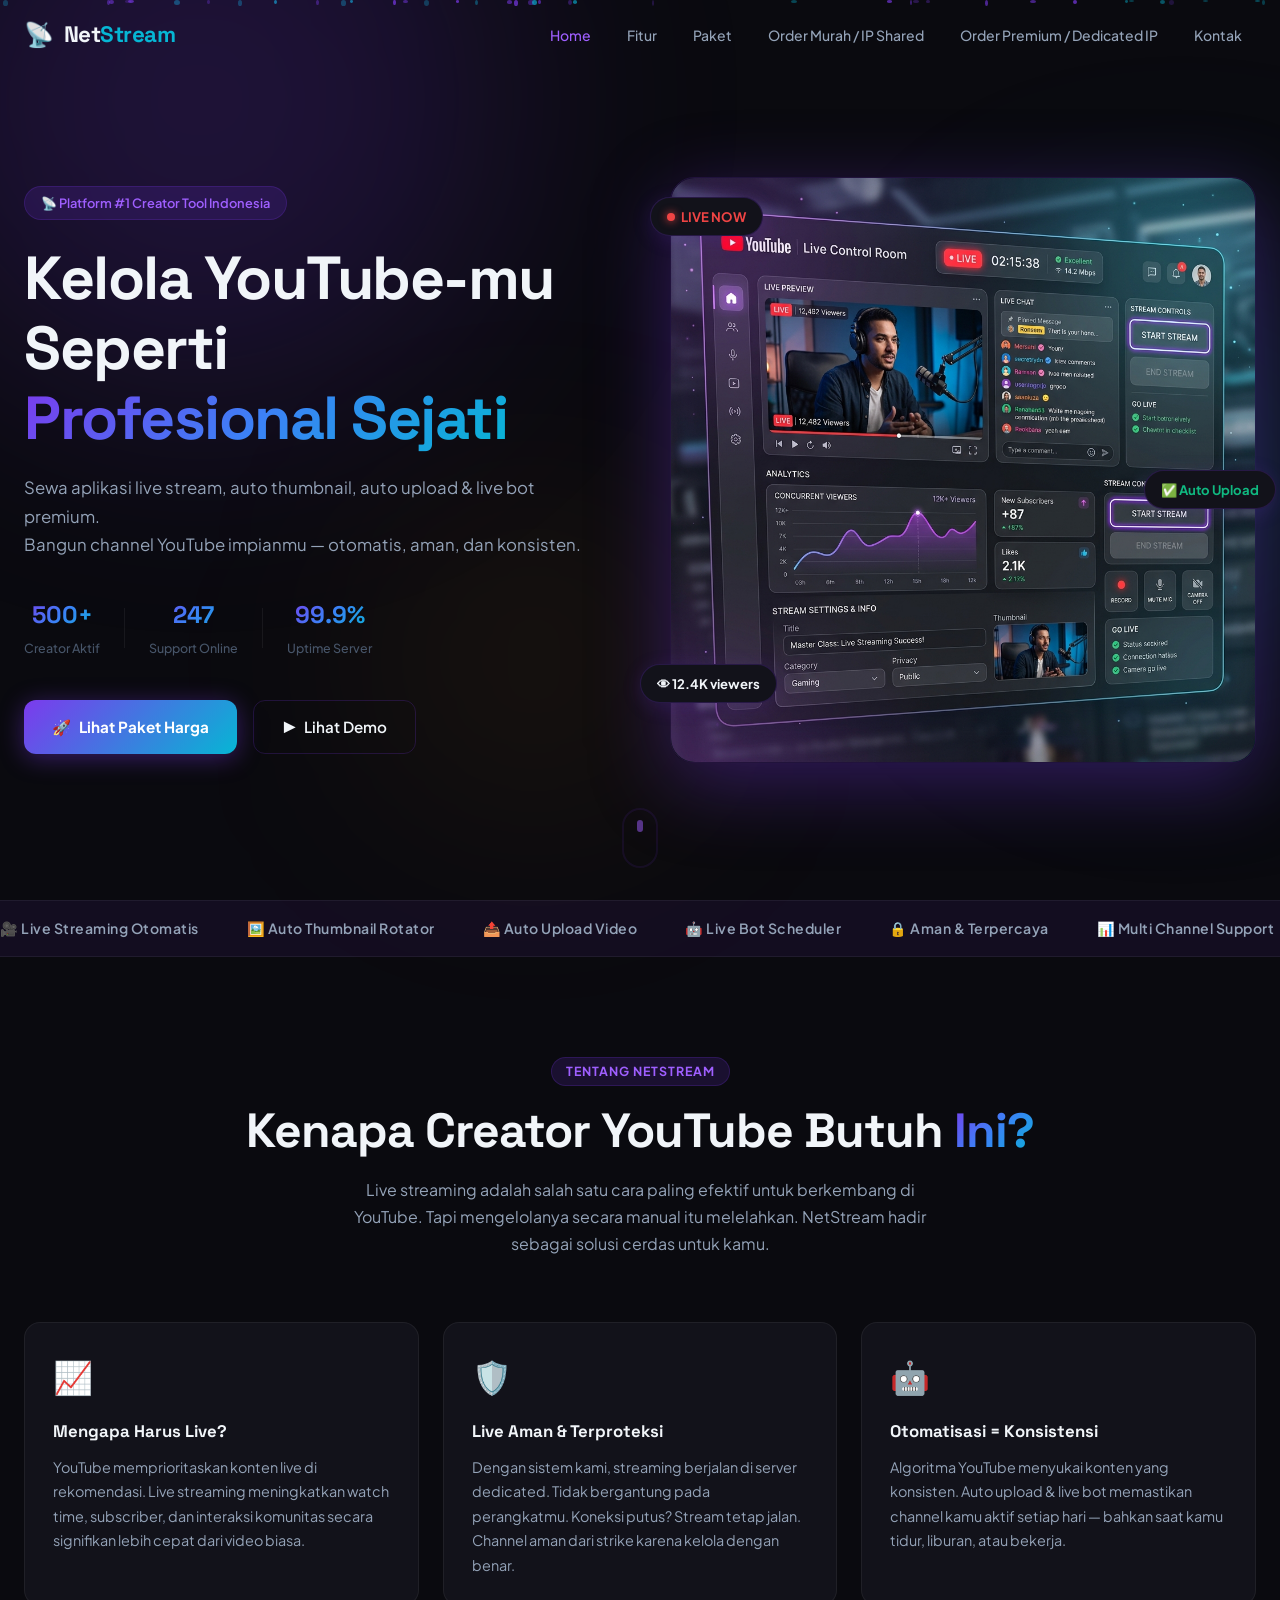
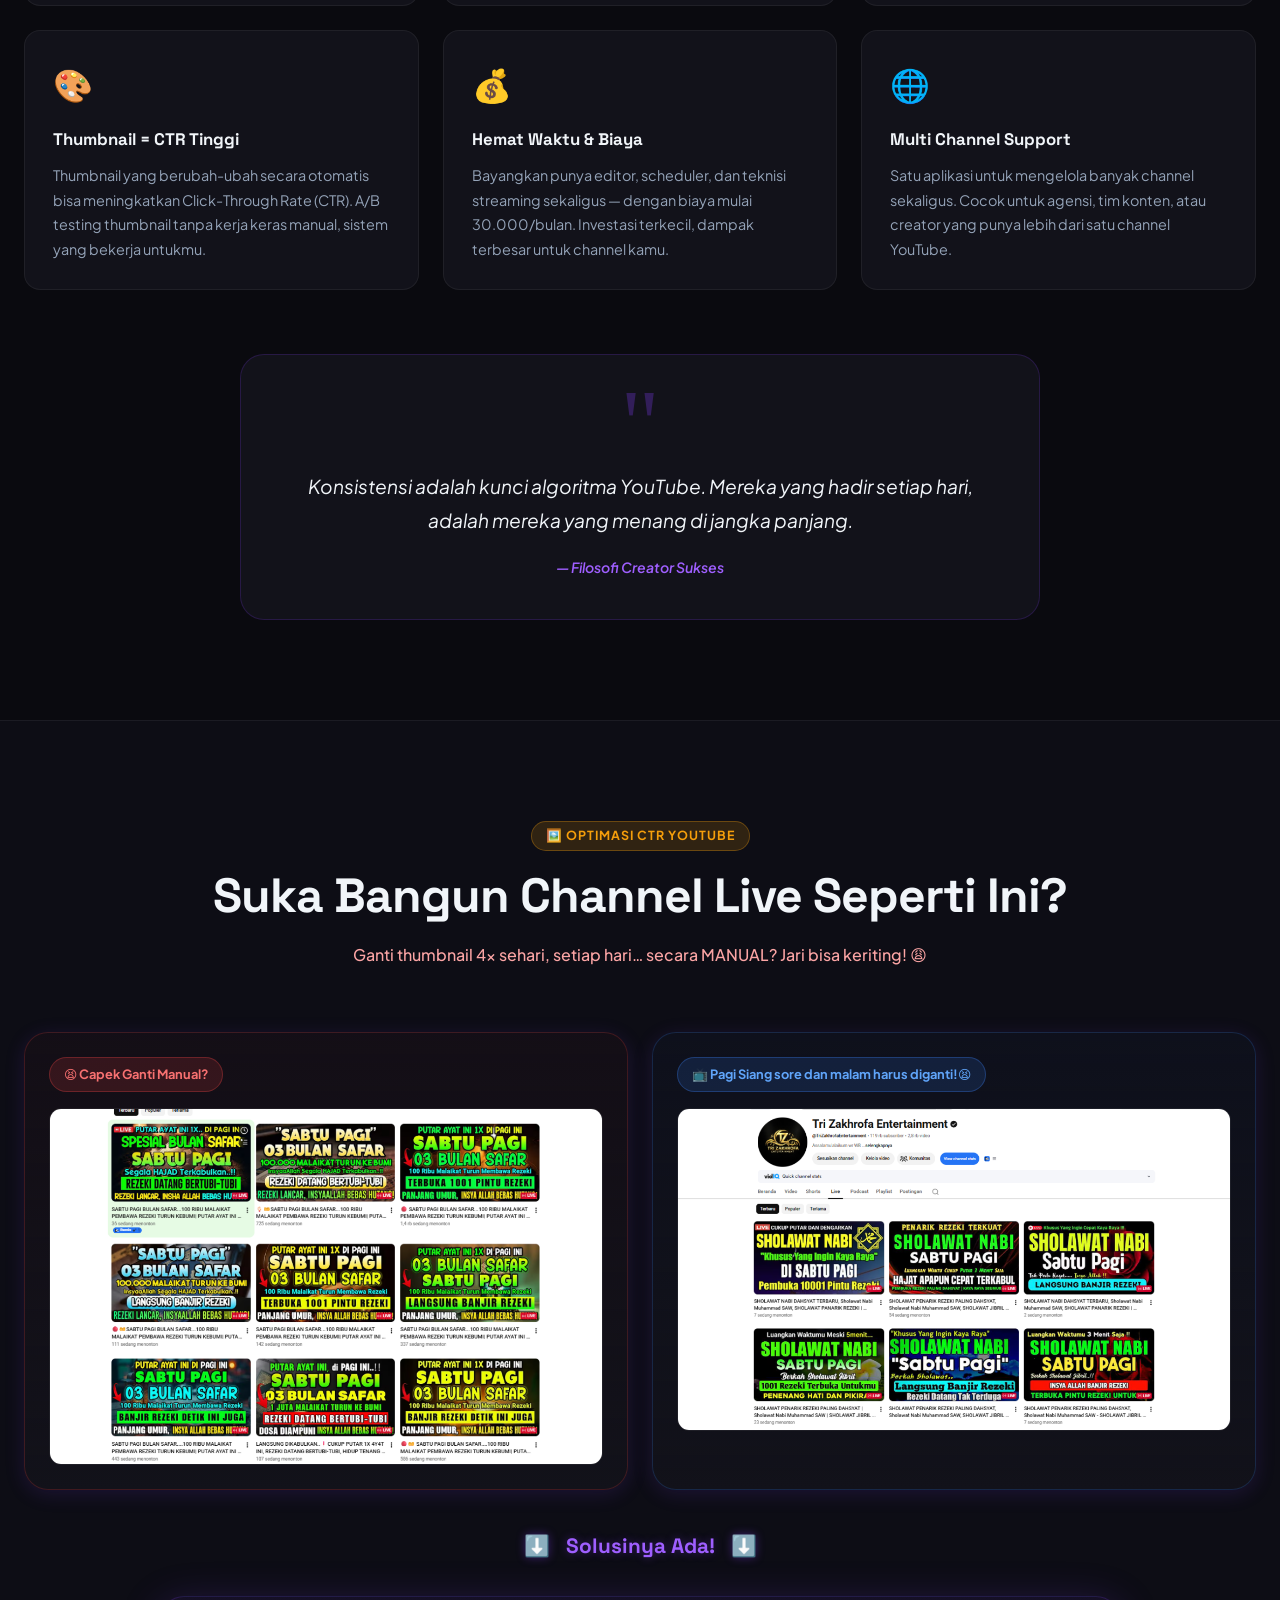
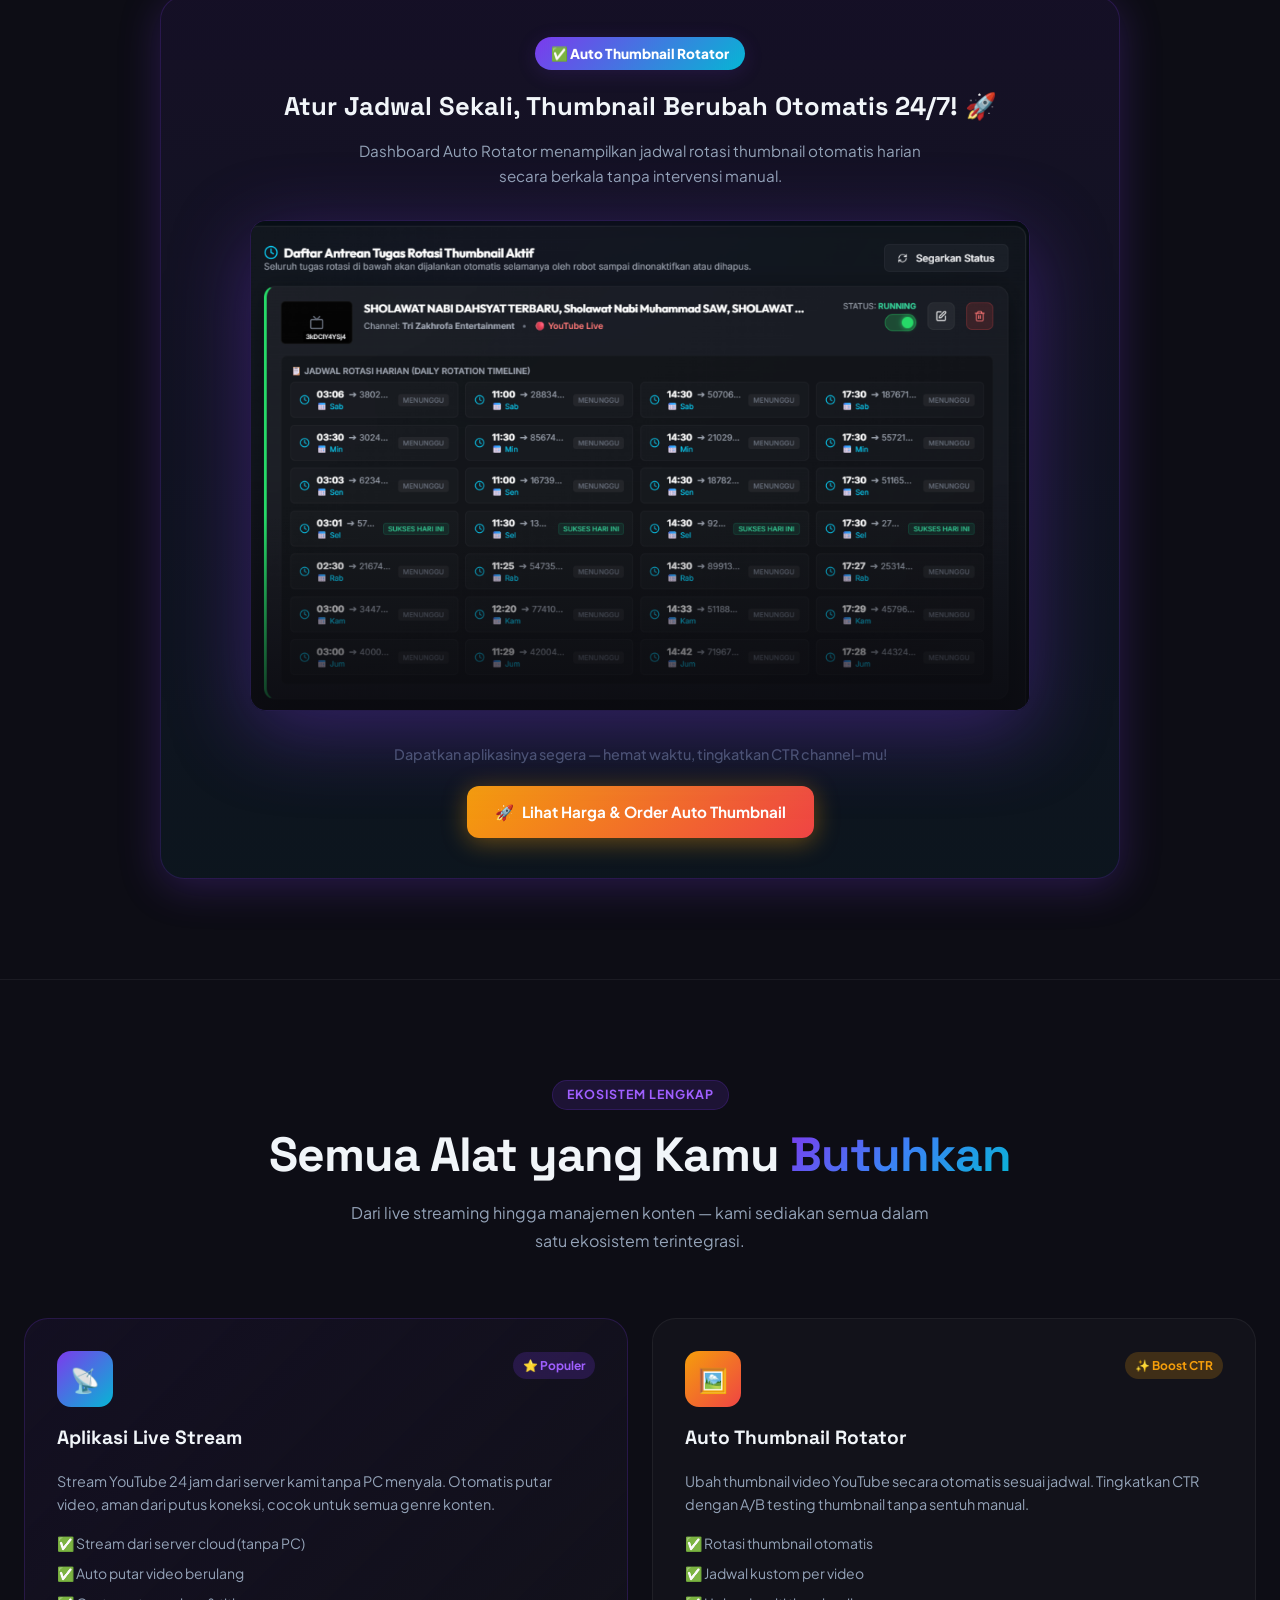
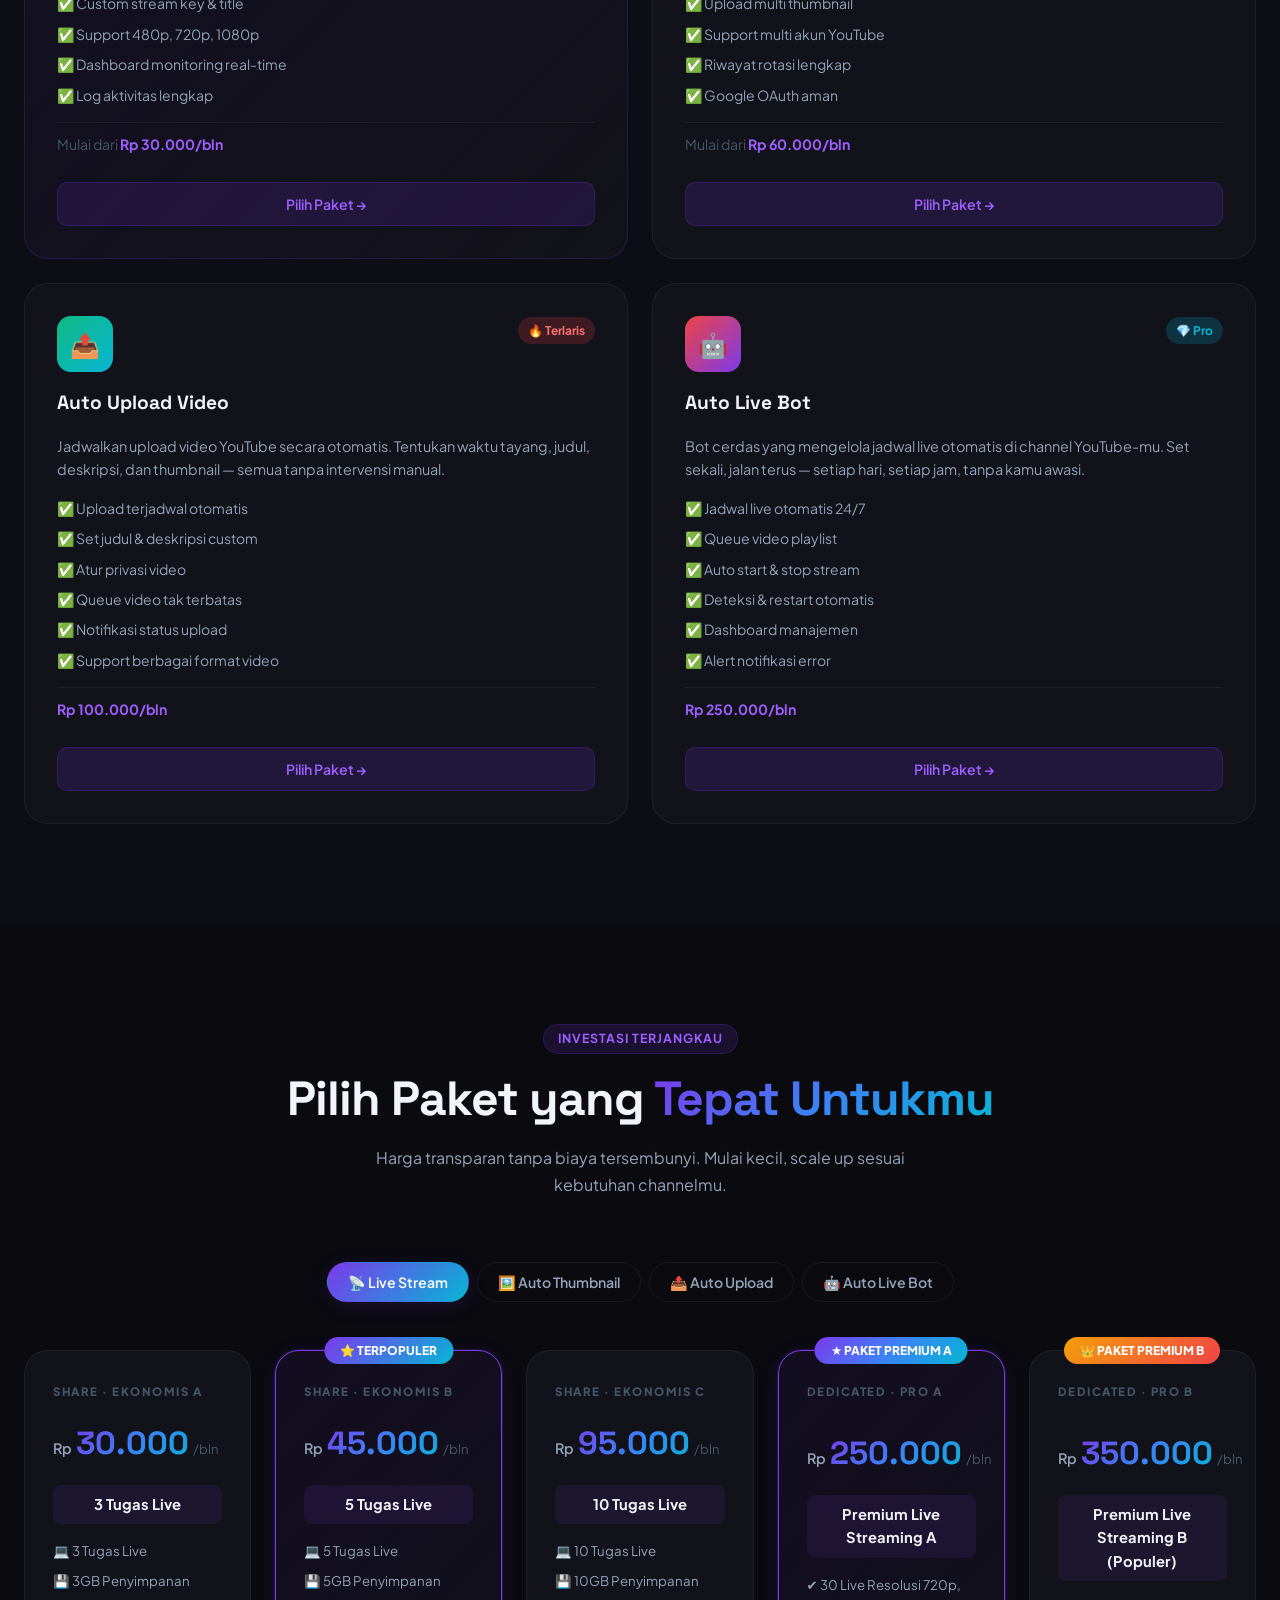
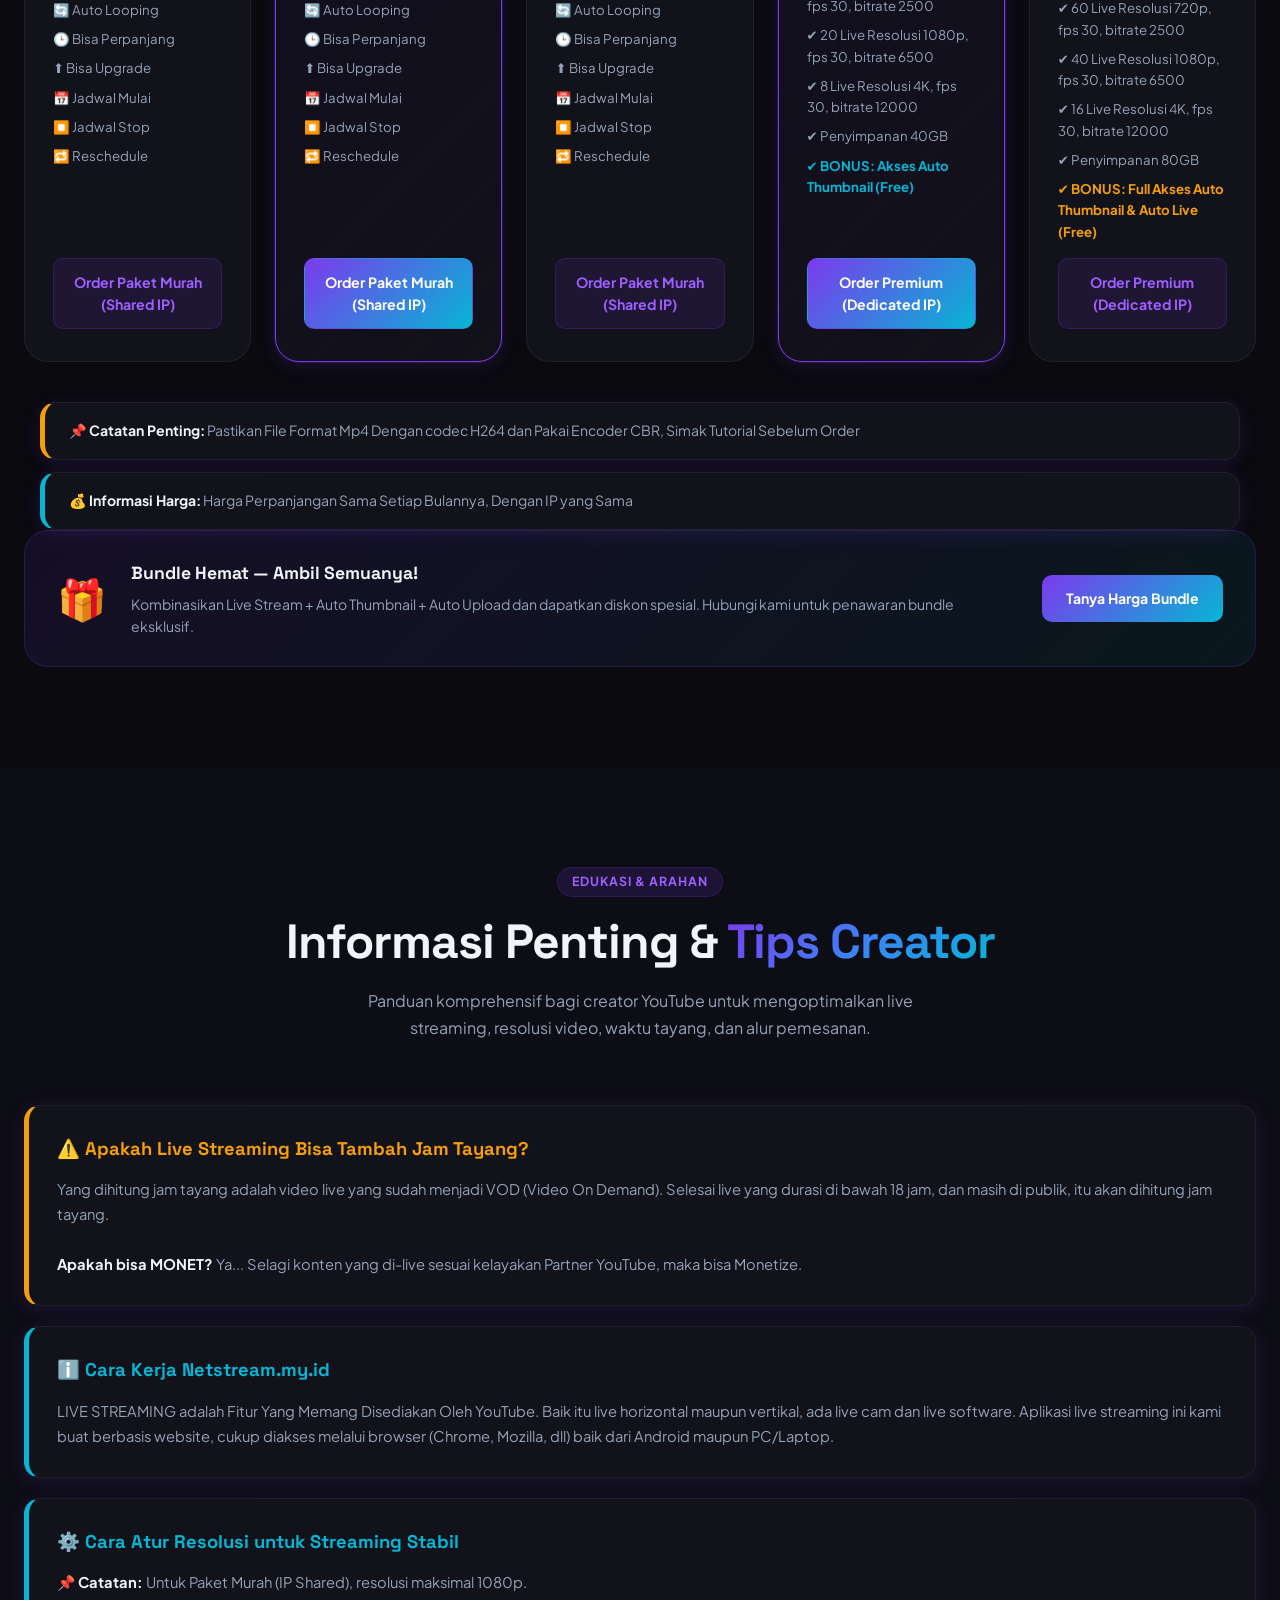
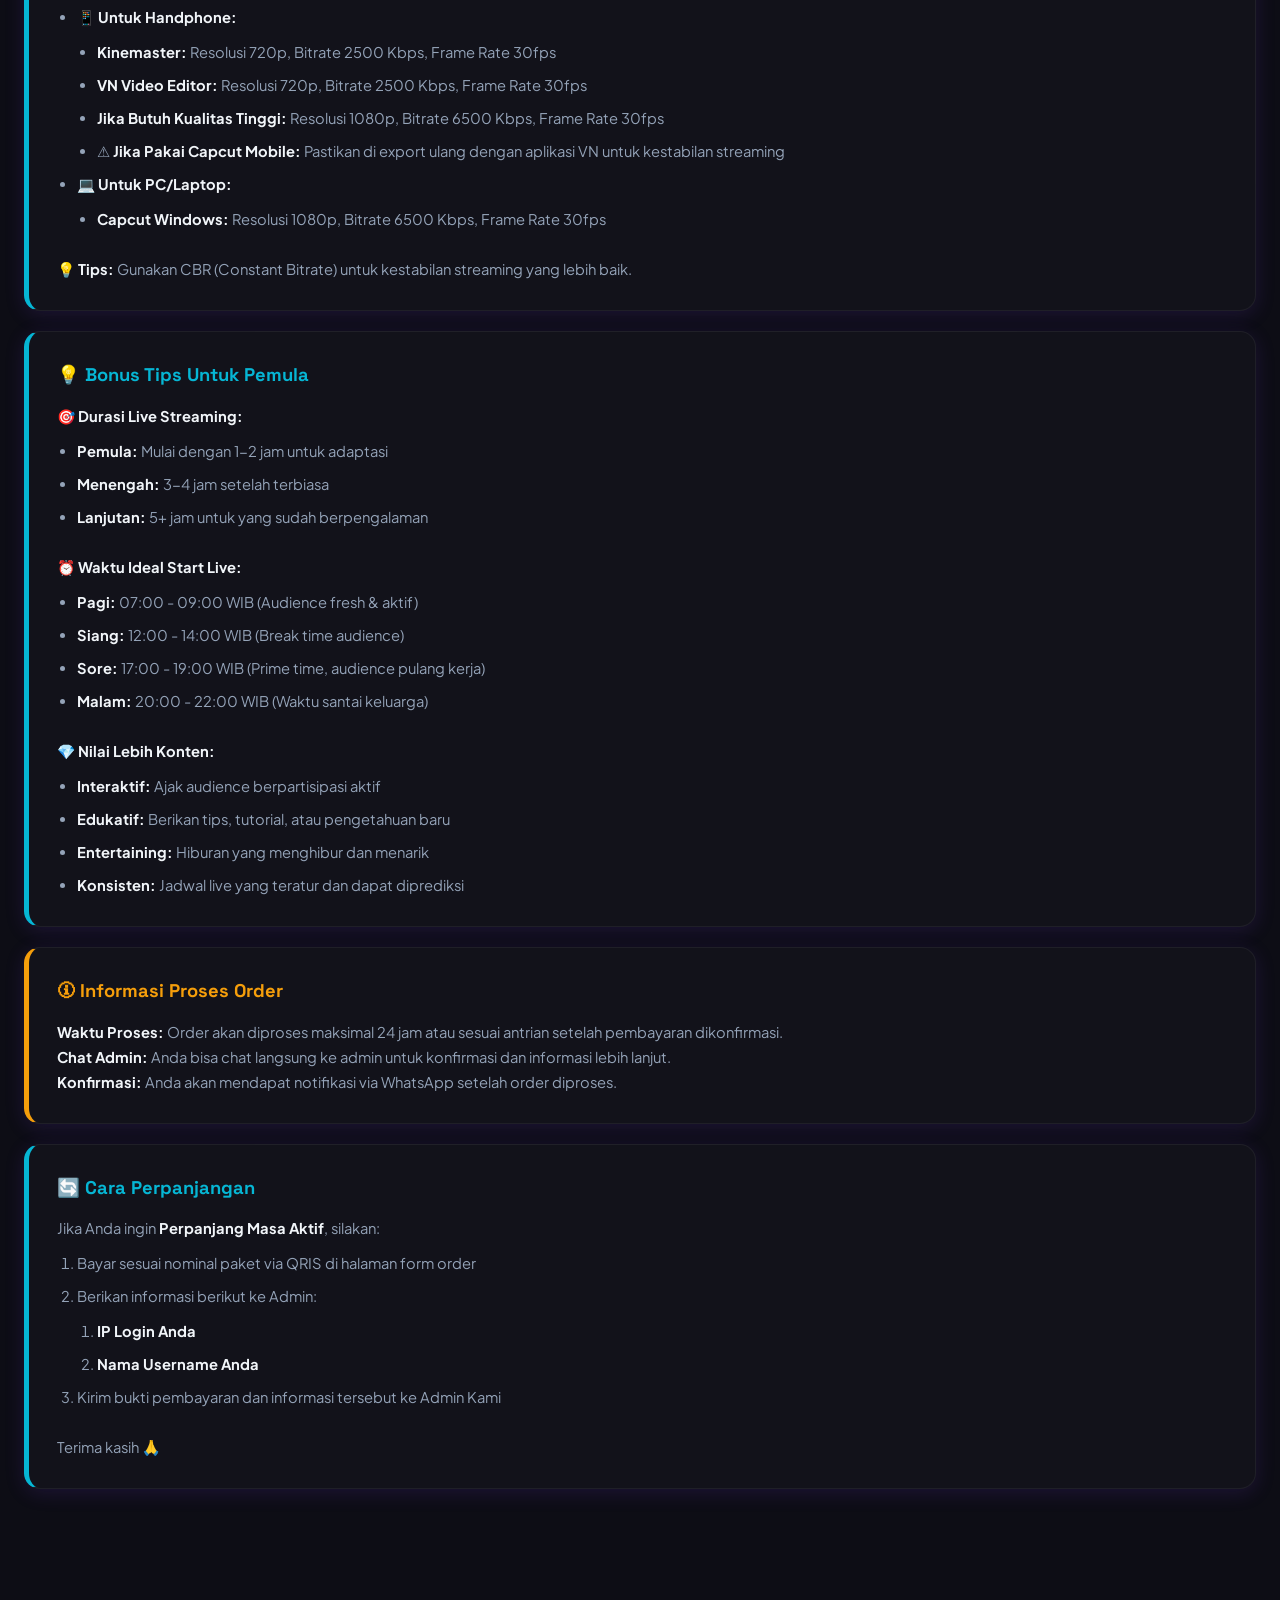
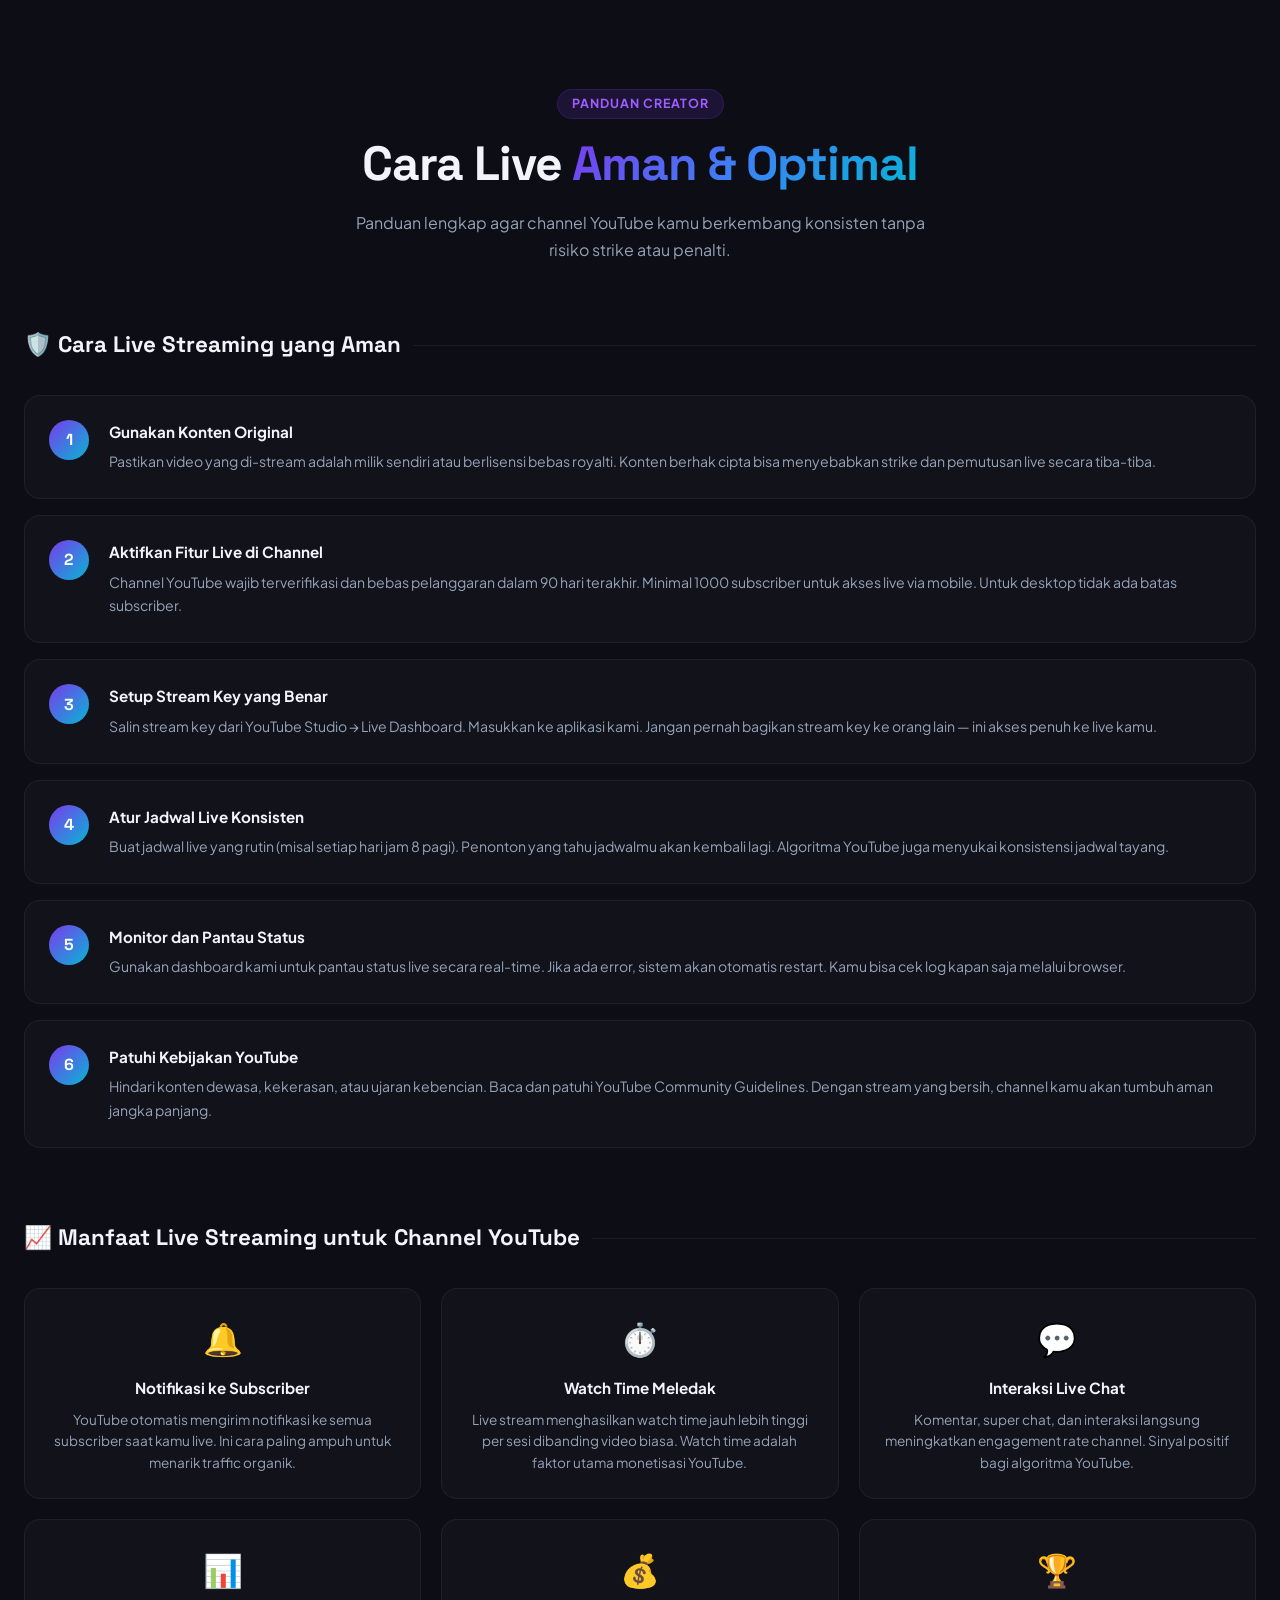
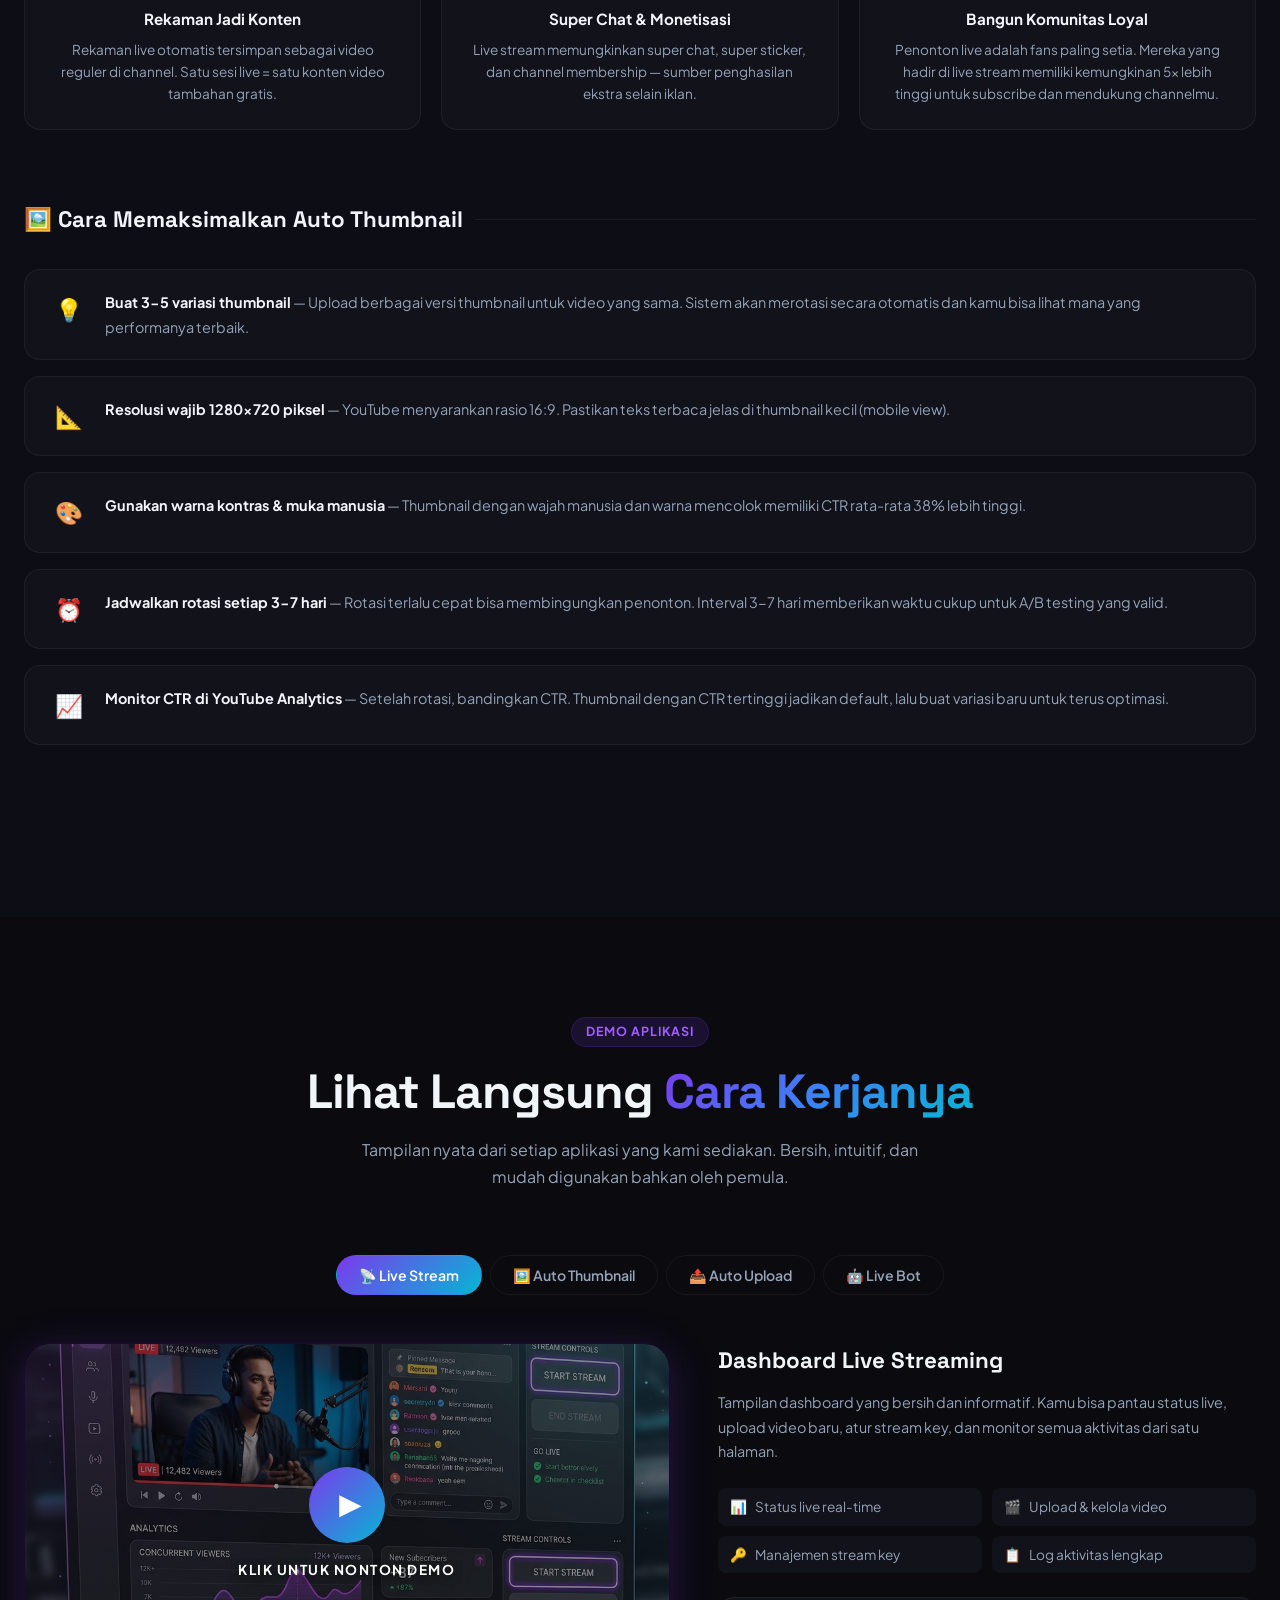
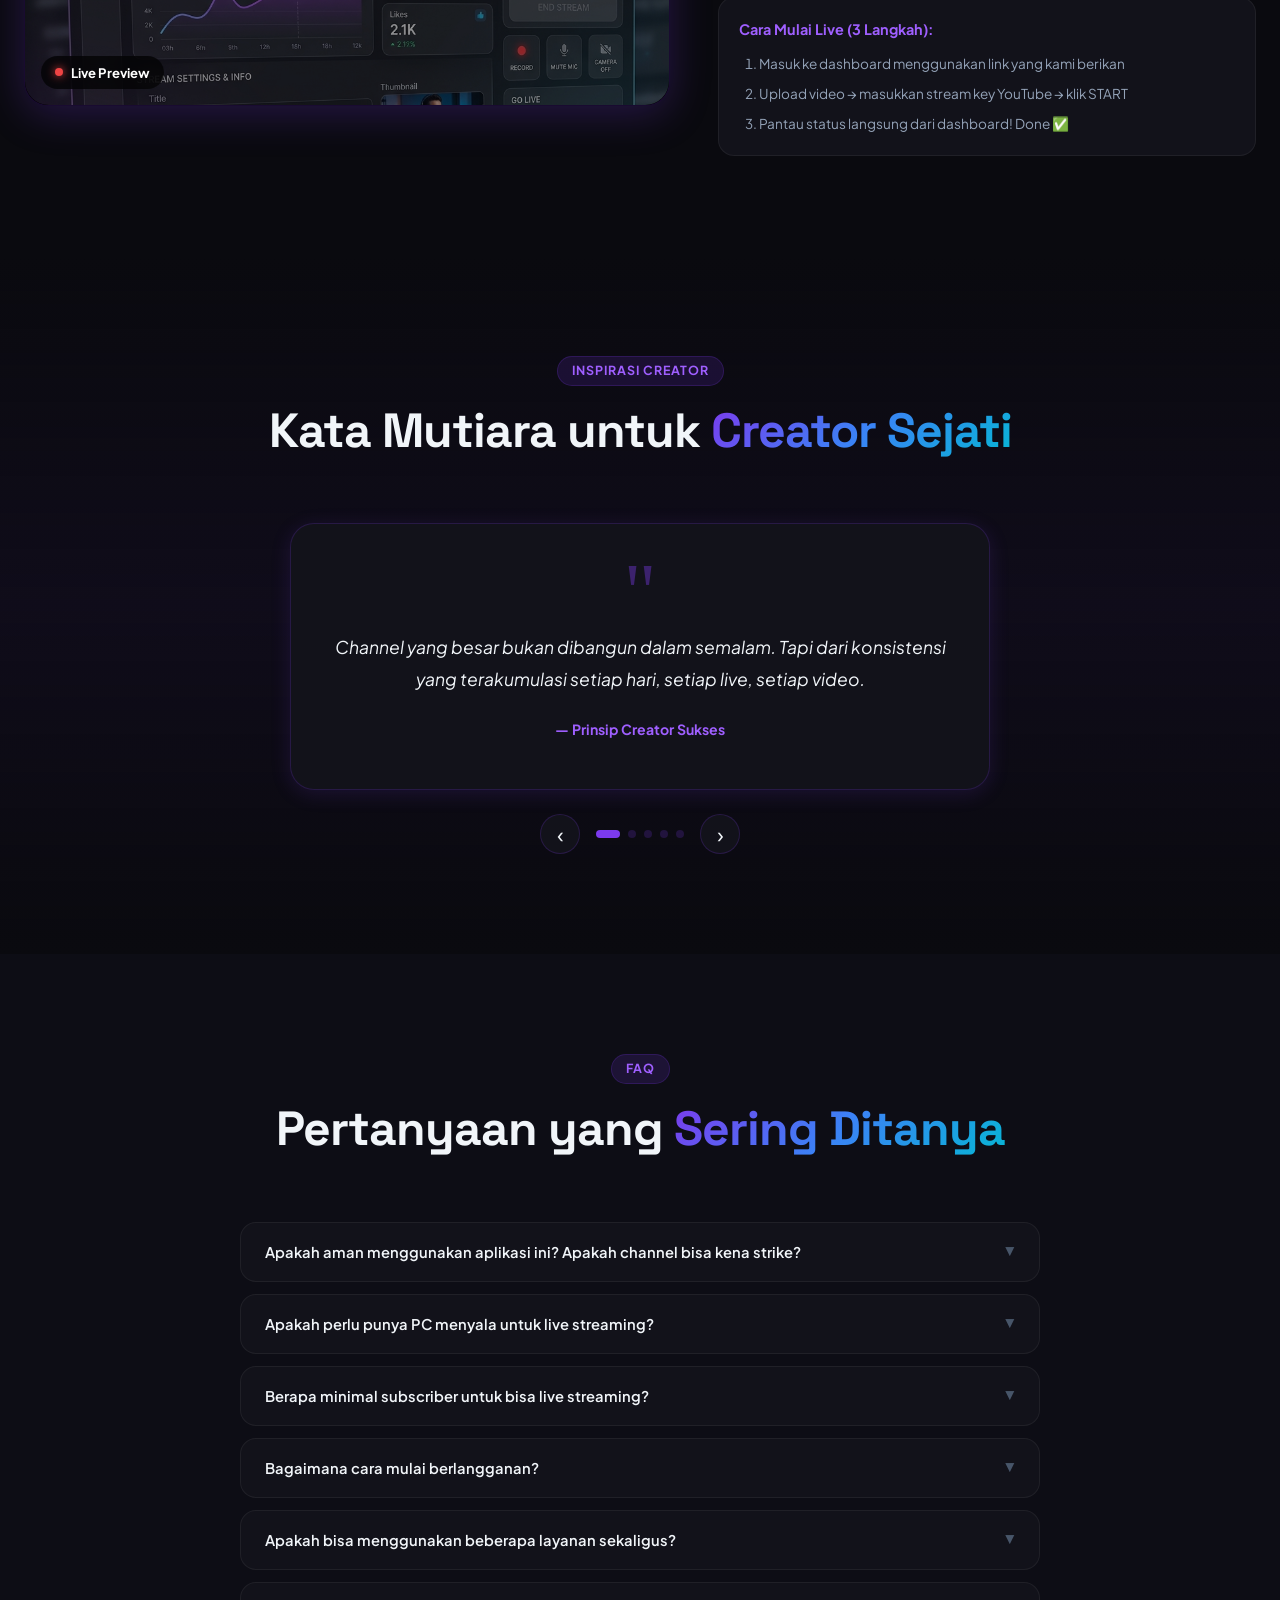
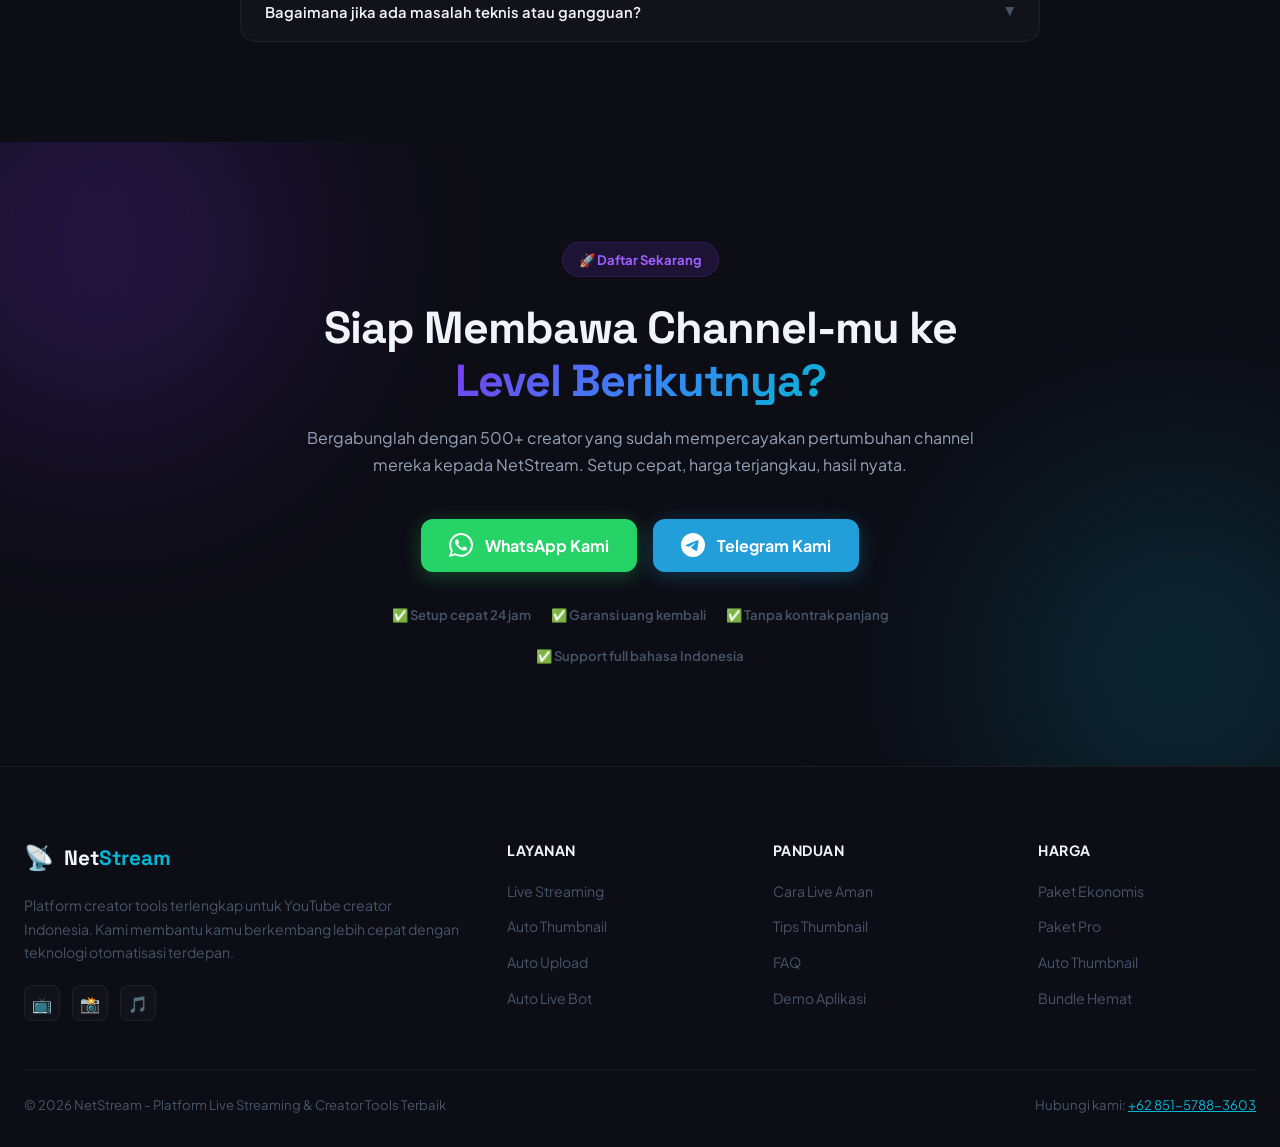
==== commit a83e4ad9: "fix: prevent modal accidental close and avoid duplicate orders on reopen" ====
--- a/index.html
+++ b/index.html
@@ -1275,9 +1275,9 @@
   <!-- ===== MODAL PEMESANAN & PEMBAYARAN ===== -->
   <div id="modal-pemesanan"
     style="display:none; position:fixed; inset:0; z-index:9999; align-items:center; justify-content:center; padding: 16px;">
-    <!-- Backdrop -->
-    <div onclick="closeOrderModal()"
-      style="position:absolute; inset:0; background:rgba(0,0,0,0.75); backdrop-filter:blur(6px); cursor:pointer;"></div>
+    <!-- Backdrop (Disable click-to-close to prevent accidental data loss/duplicate orders) -->
+    <div
+      style="position:absolute; inset:0; background:rgba(0,0,0,0.75); backdrop-filter:blur(6px);"></div>
 
     <!-- Modal Box -->
     <div id="modal-pemesanan-box"
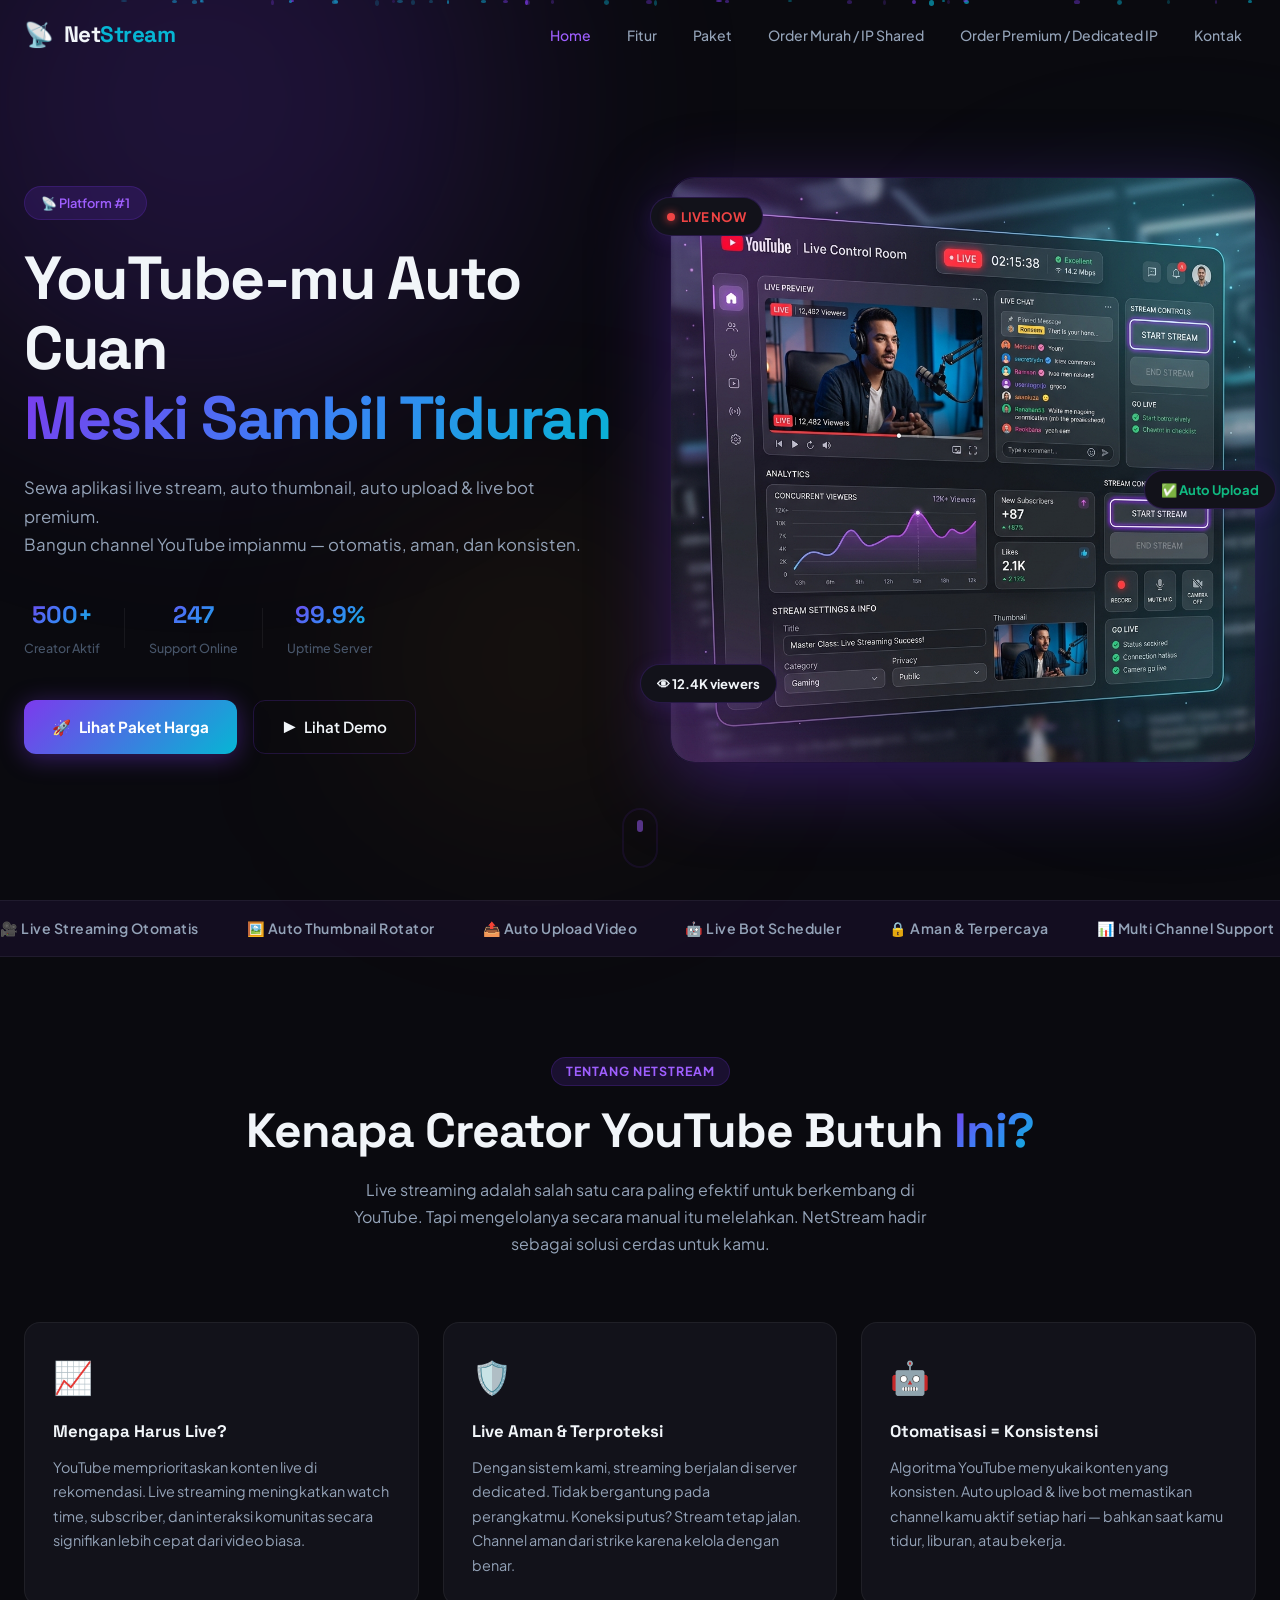
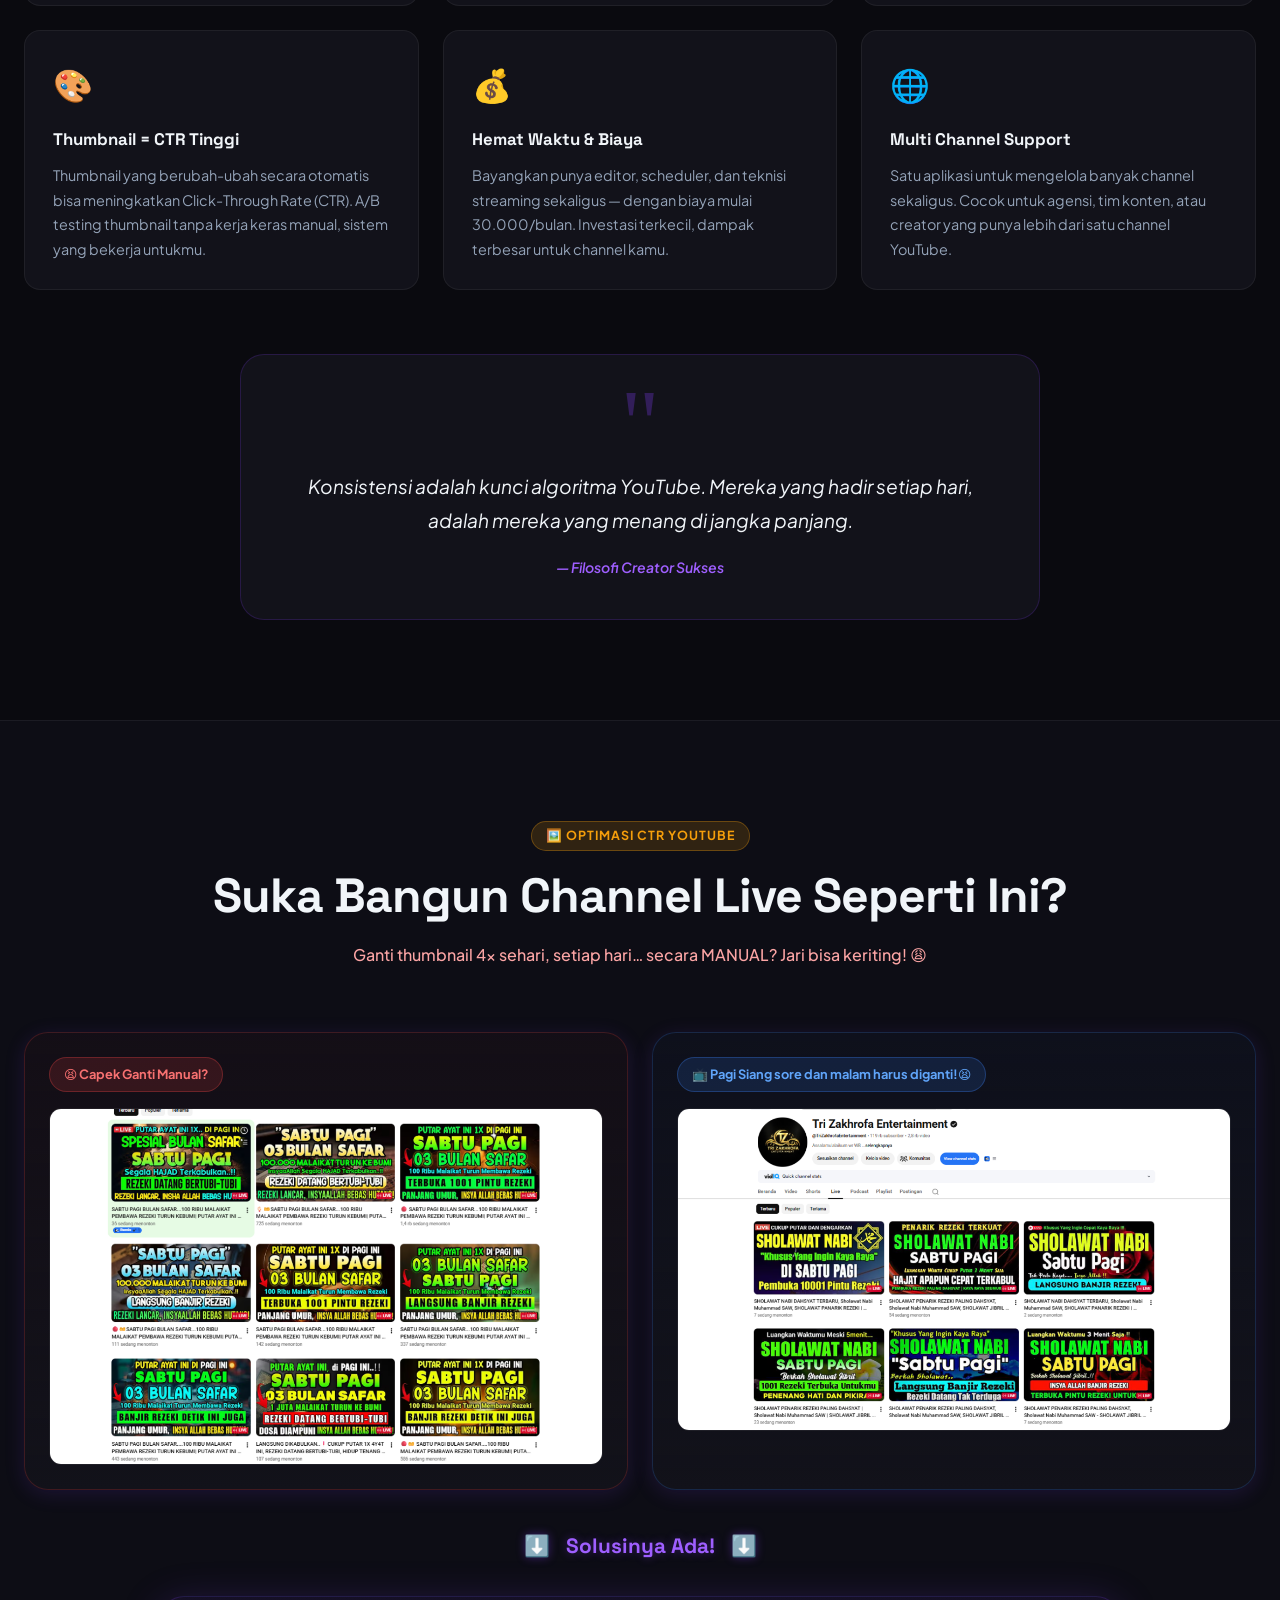
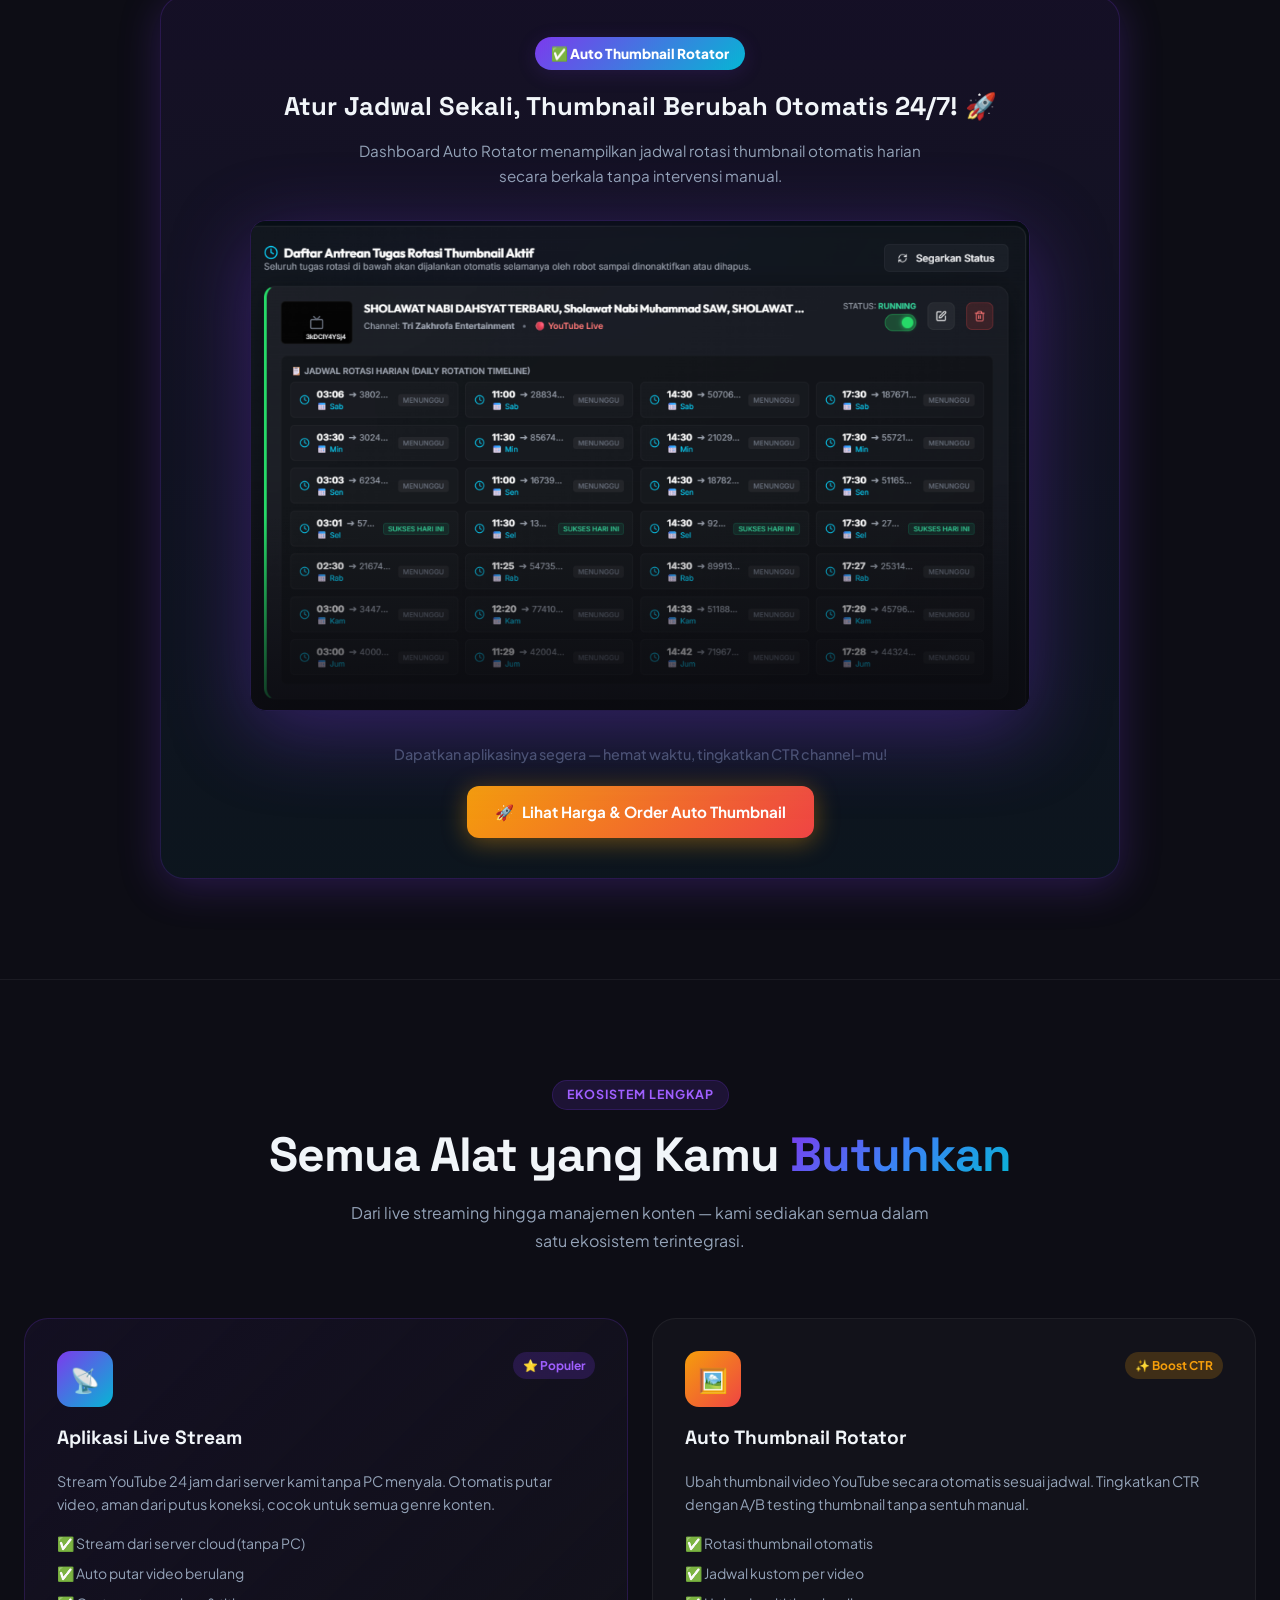
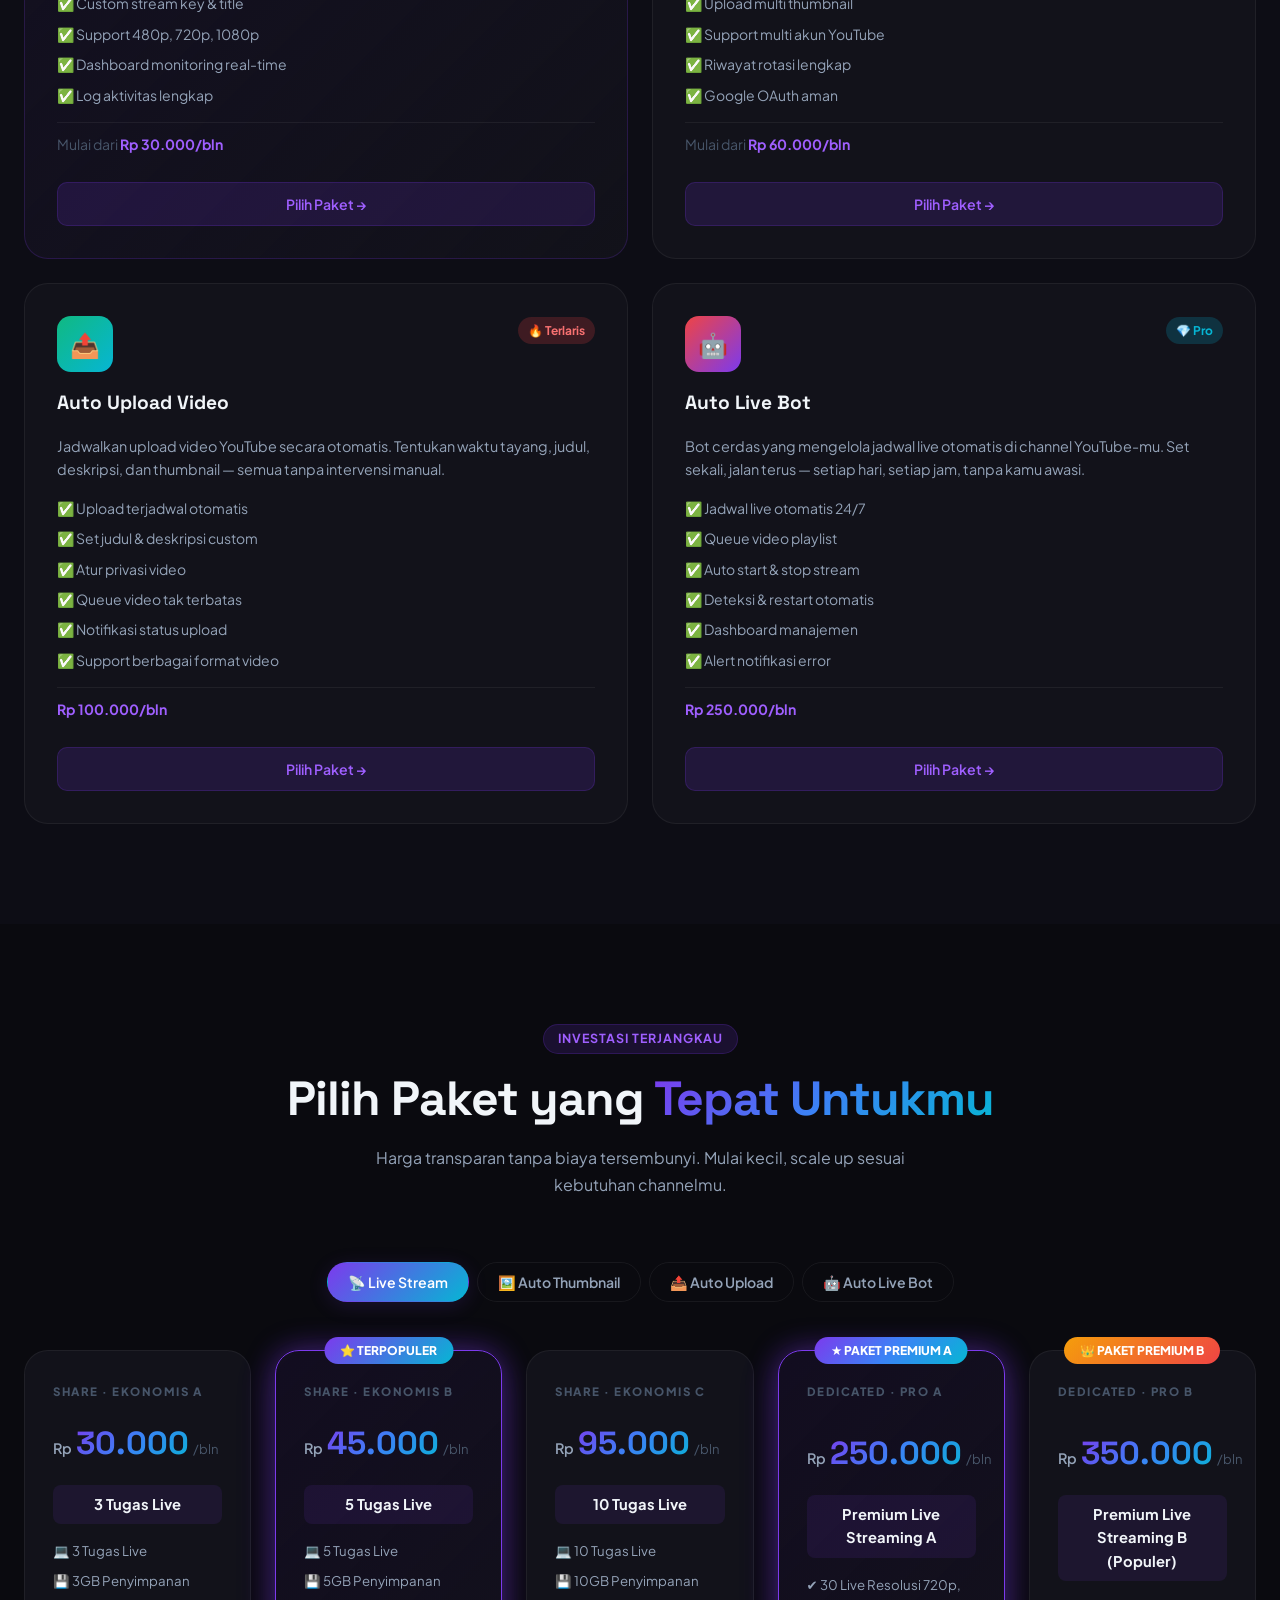
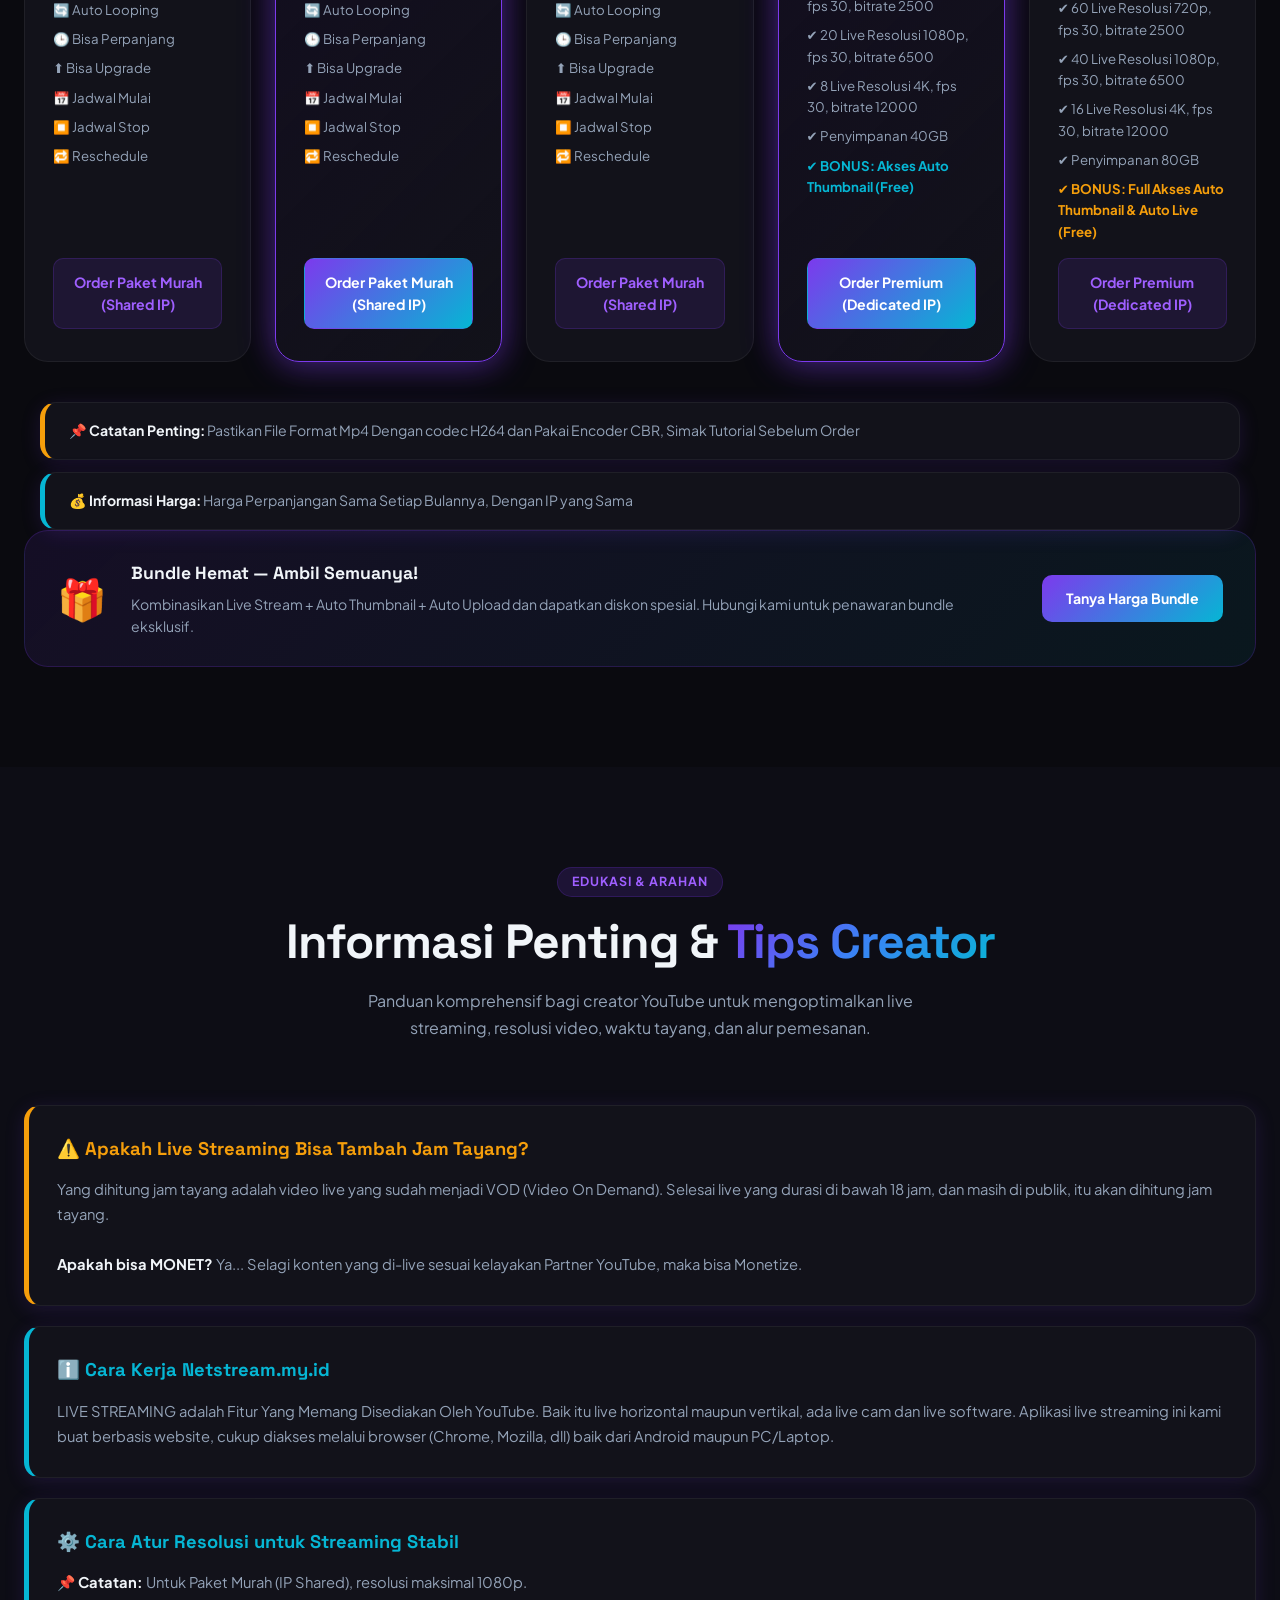
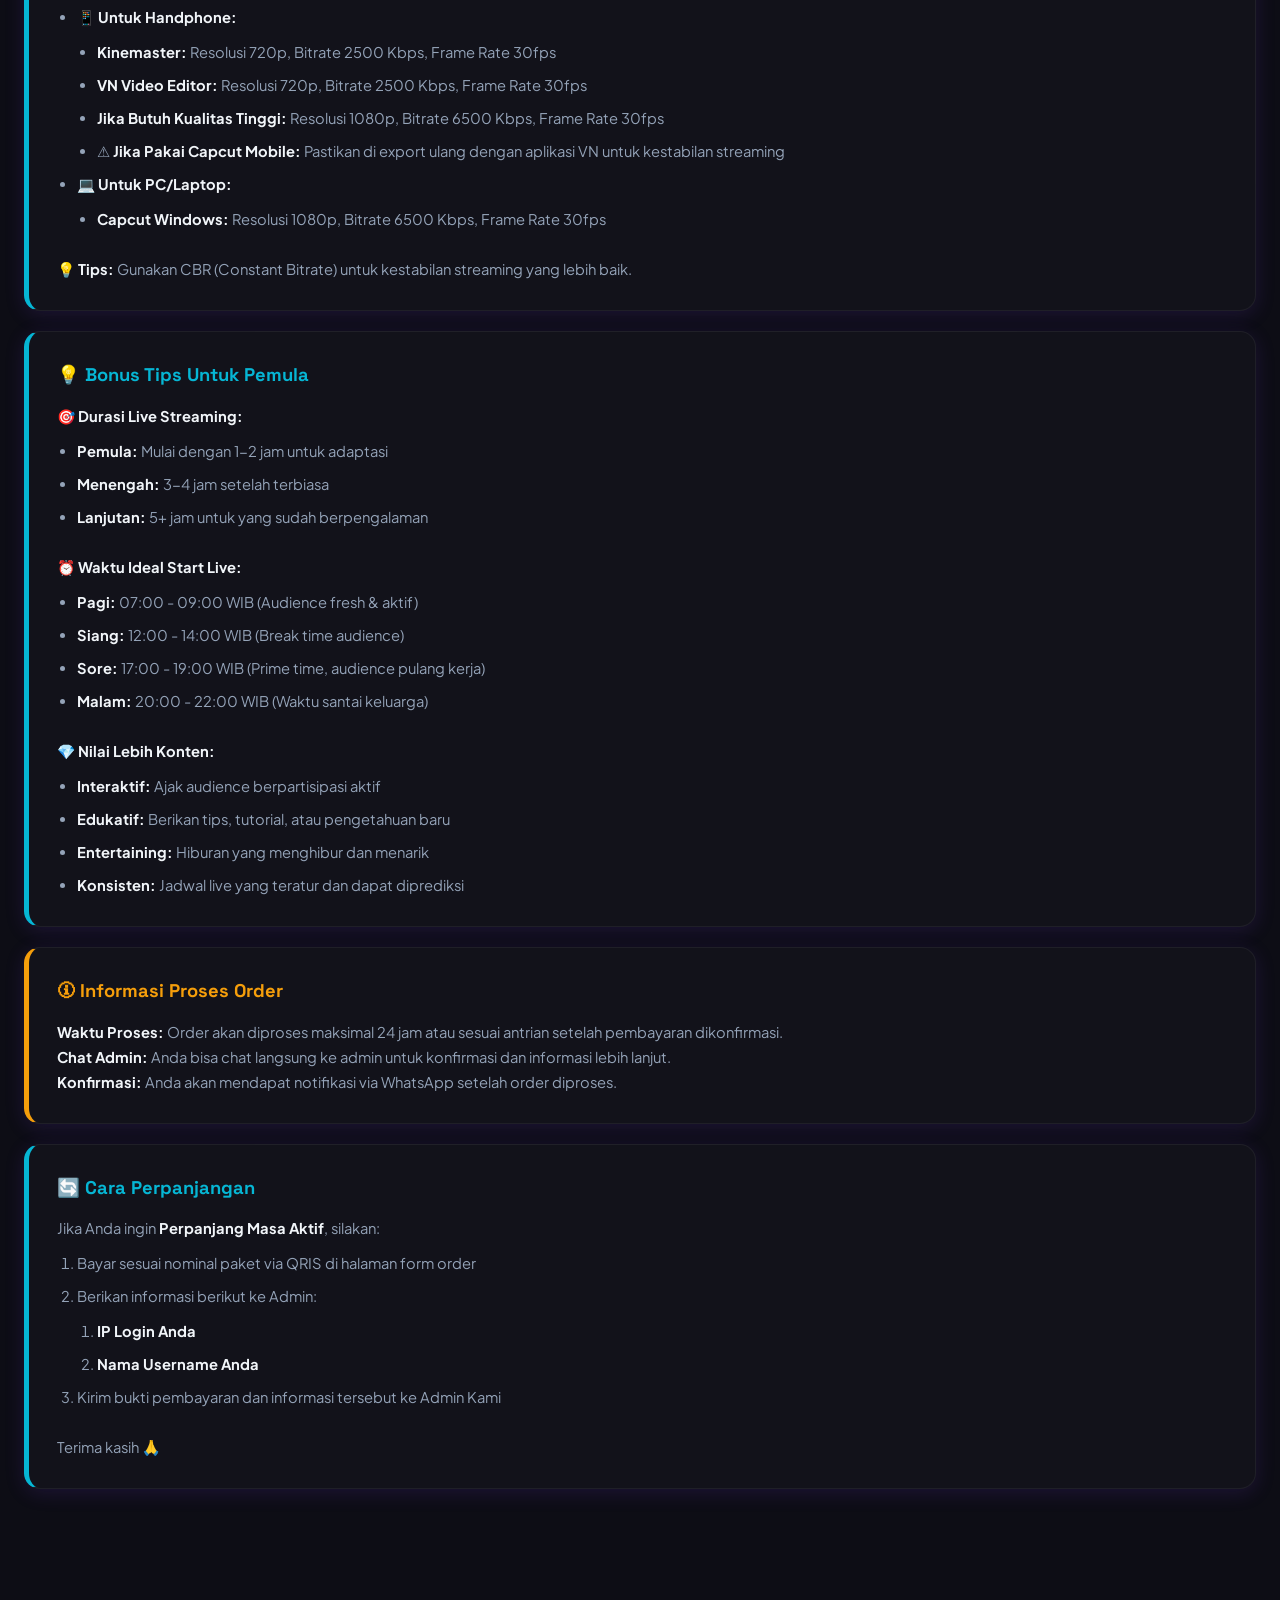
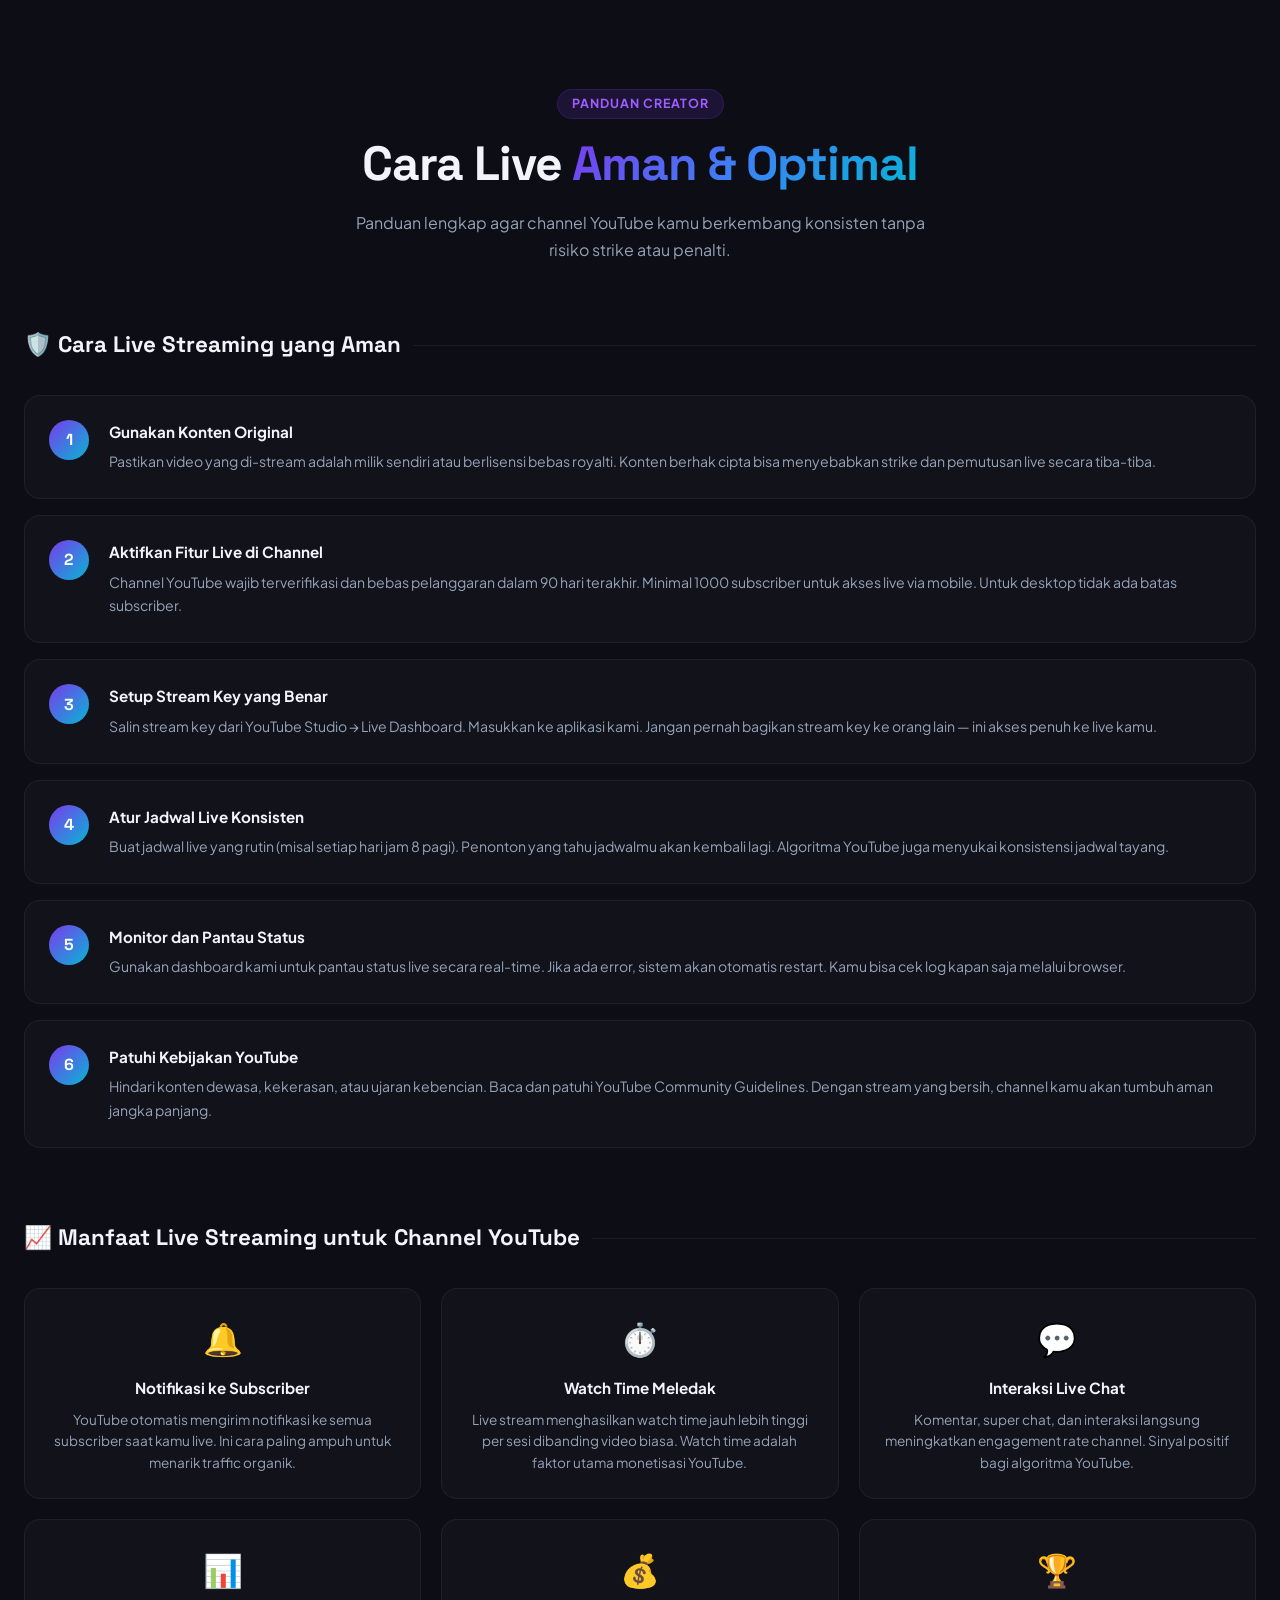
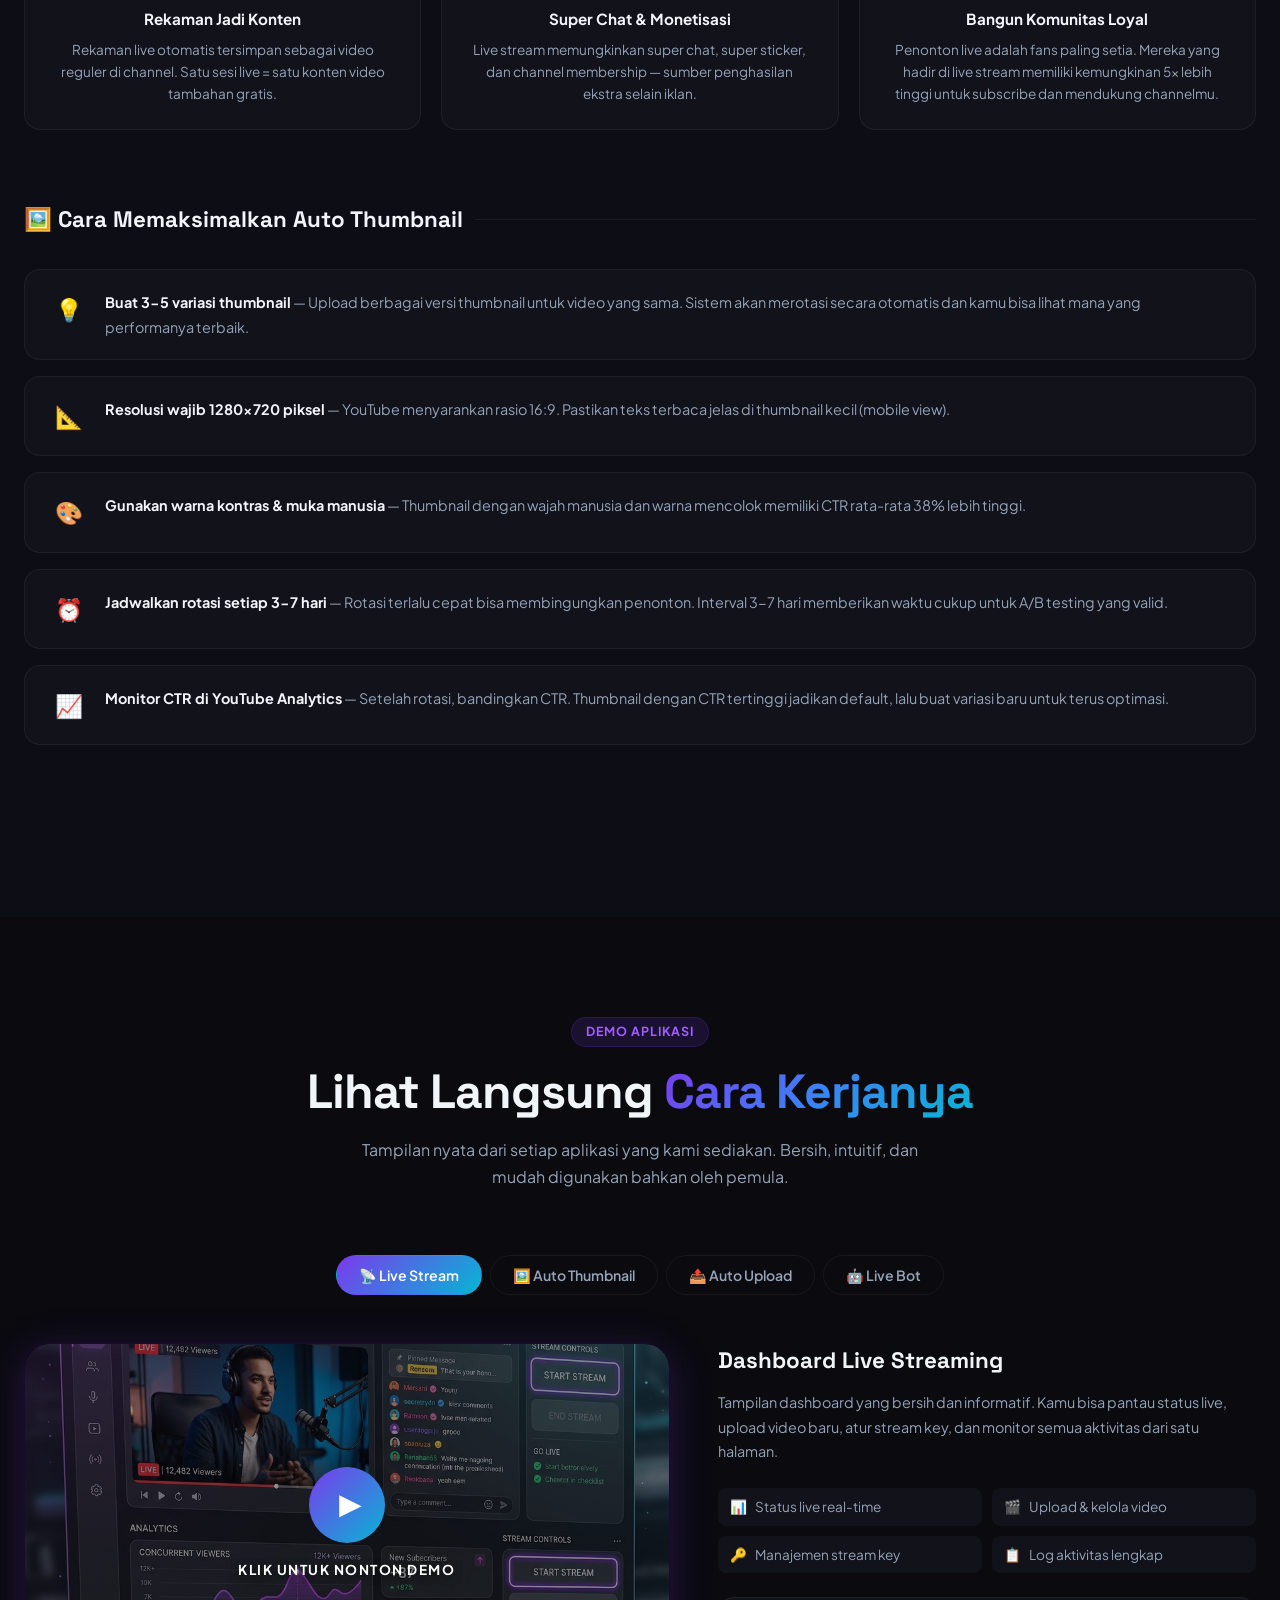
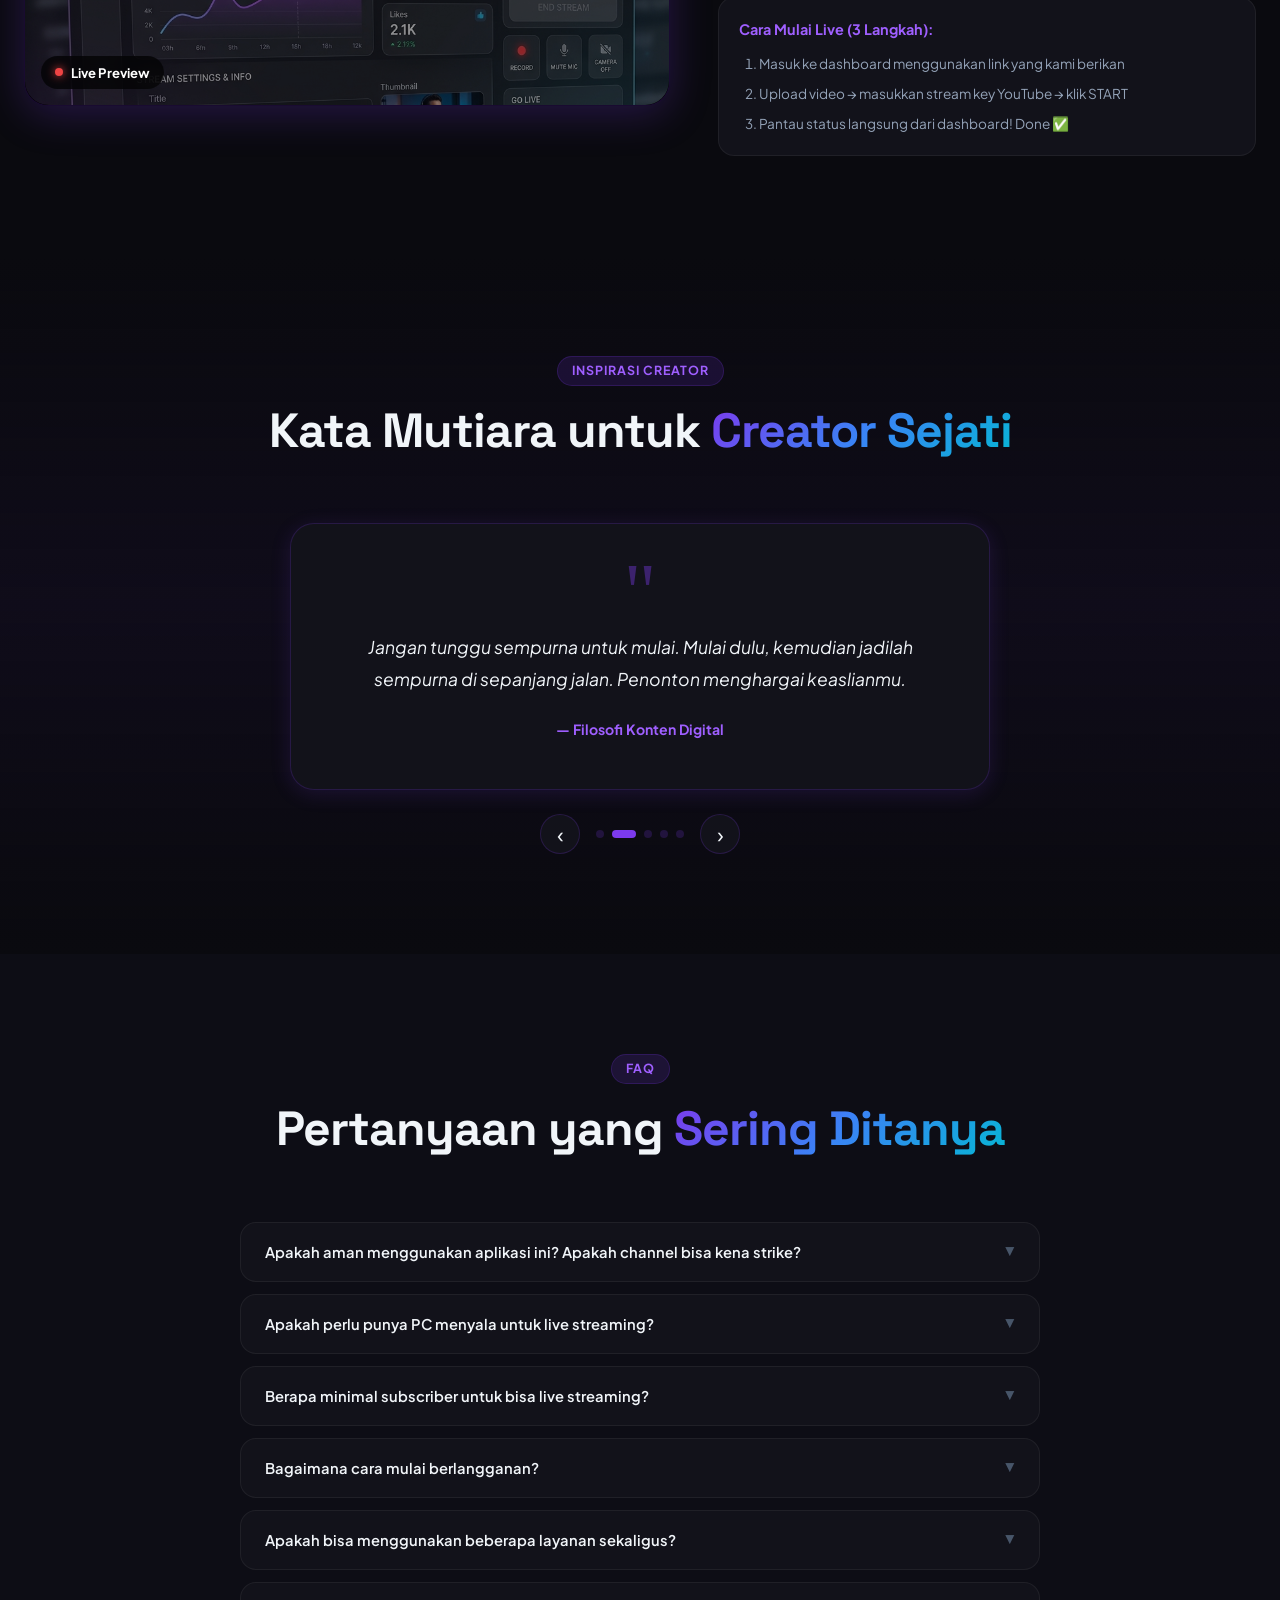
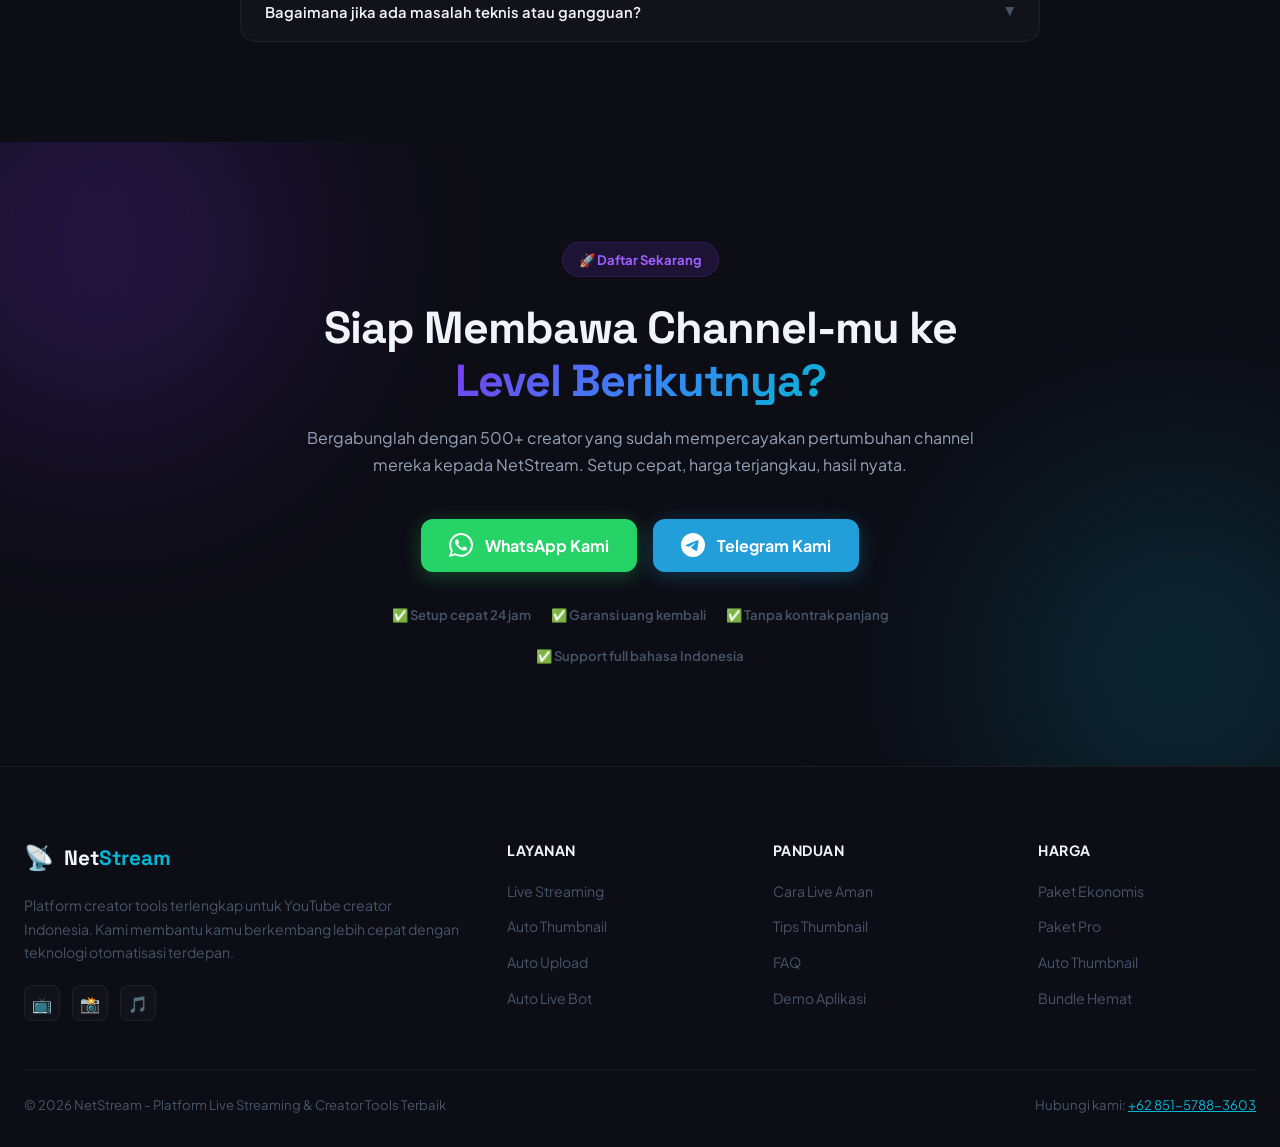
==== commit f939d94b: "fix: prevent modal accidental close and avoid duplicate orders on reopen" ====
--- a/index.html
+++ b/index.html
@@ -81,8 +81,8 @@
         <span class="live-dot"></span> Platform #1 Creator Tool Indonesia
       </div>
       <h1 class="hero-title">
-        Kelola YouTube-mu Seperti <br>
-        <span class="gradient-text">Profesional Sejati</span>
+        YouTube-mu Auto Cuan <br>
+        <span class="gradient-text">Meski Sambil Tiduran</span>
       </h1>
       <p class="hero-subtitle">
         Sewa aplikasi live stream, auto thumbnail, auto upload & live bot premium.<br>
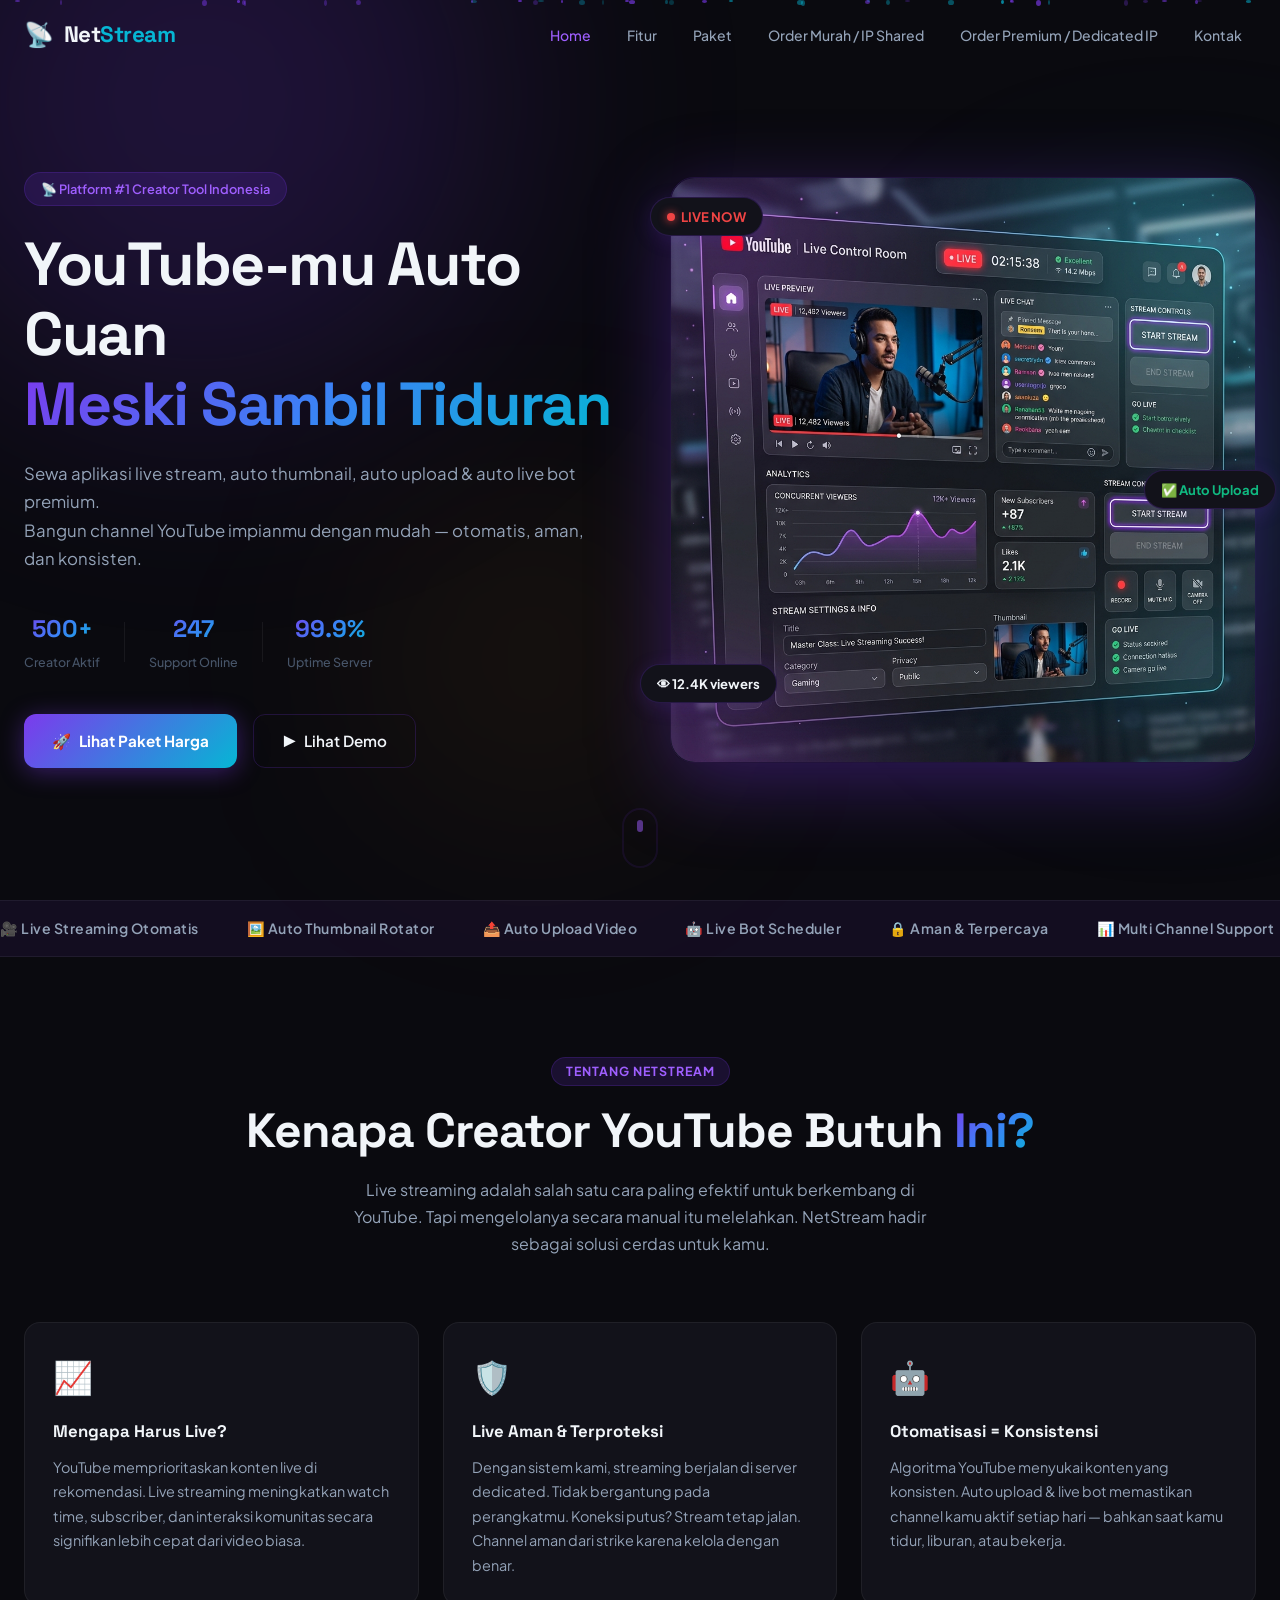
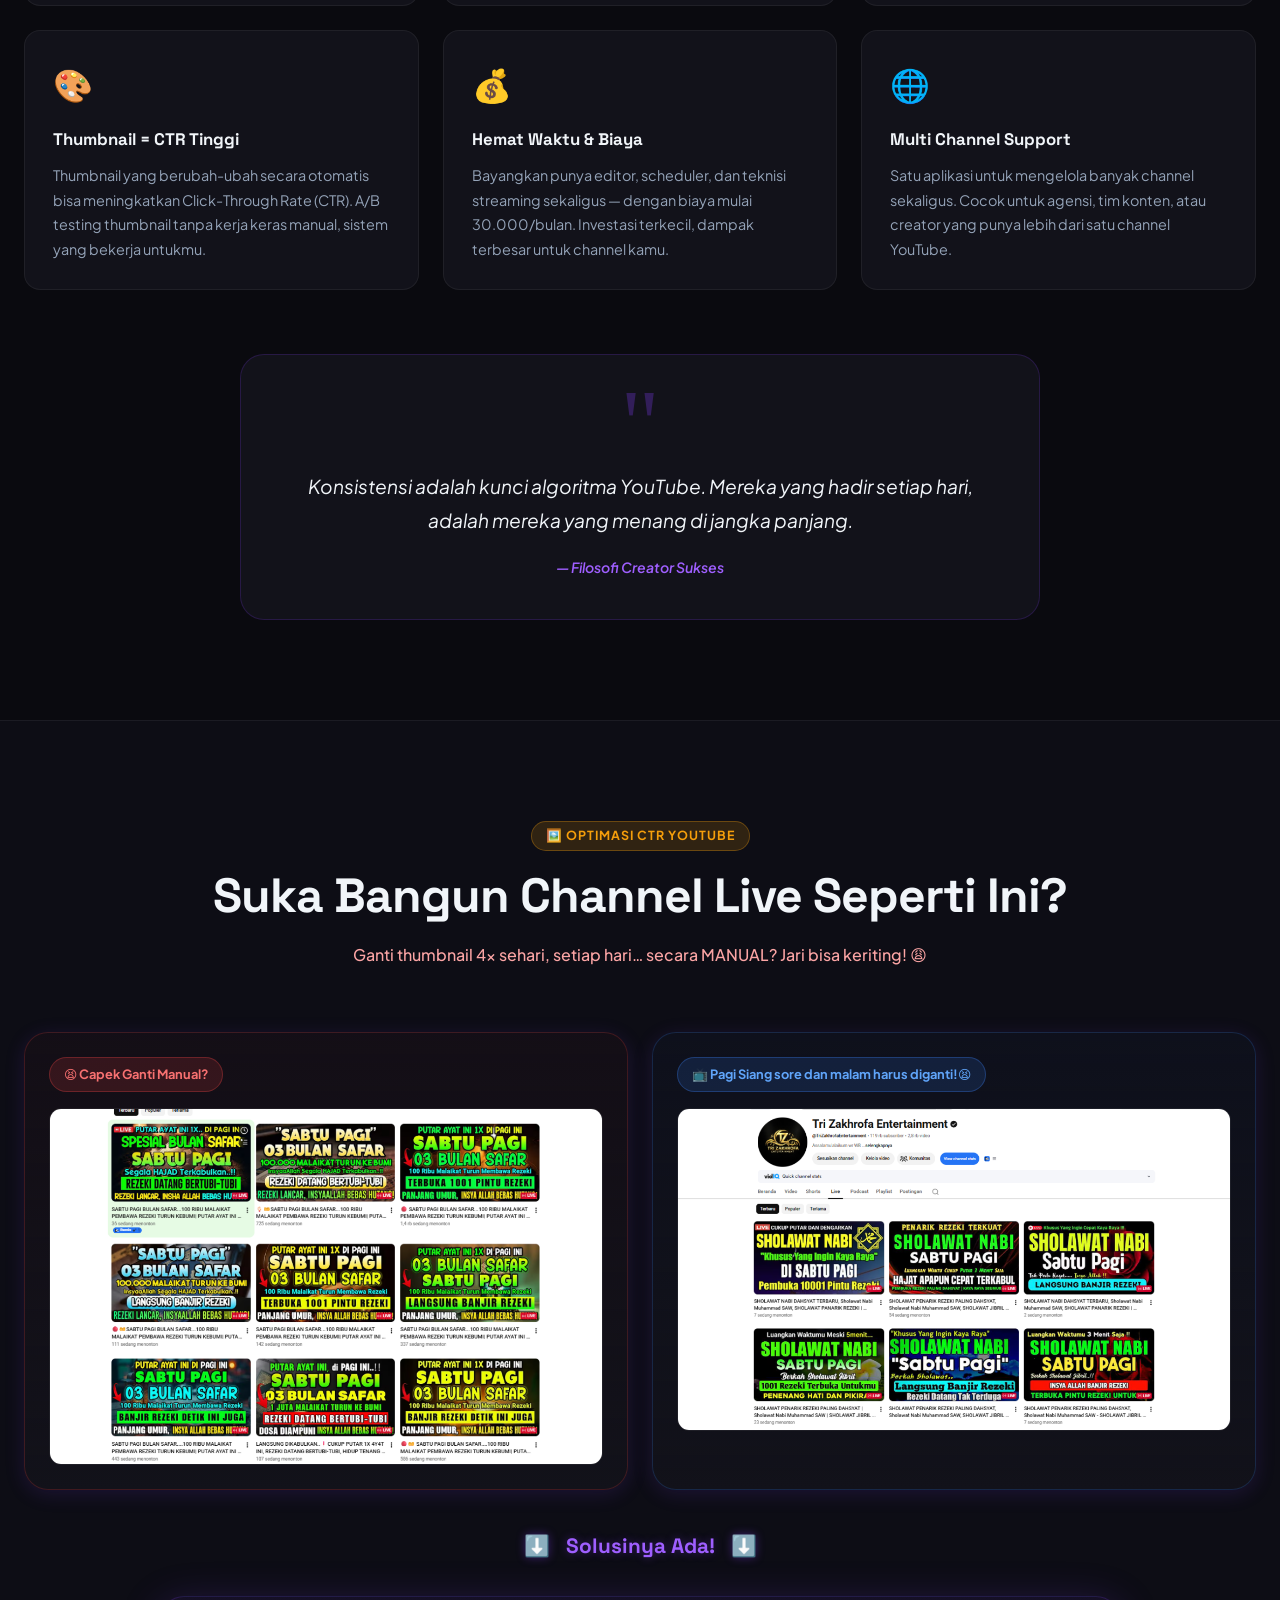
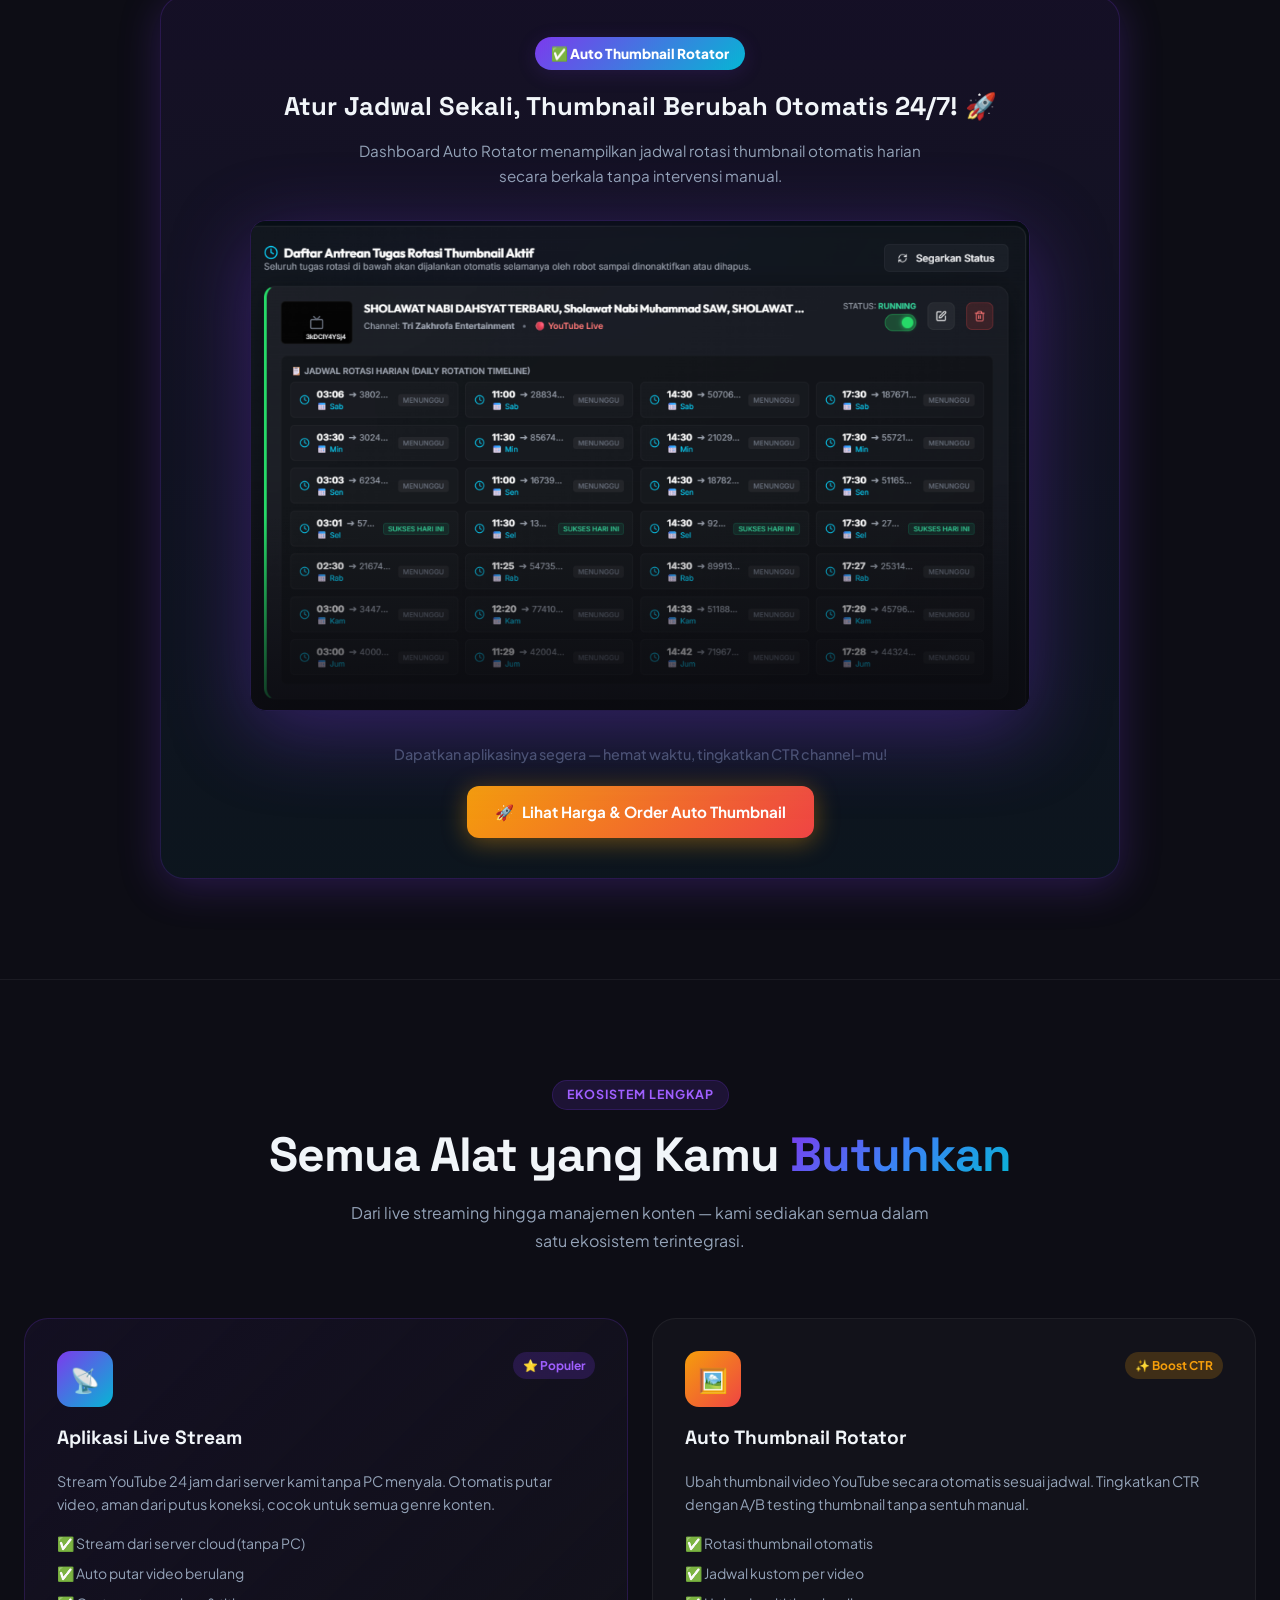
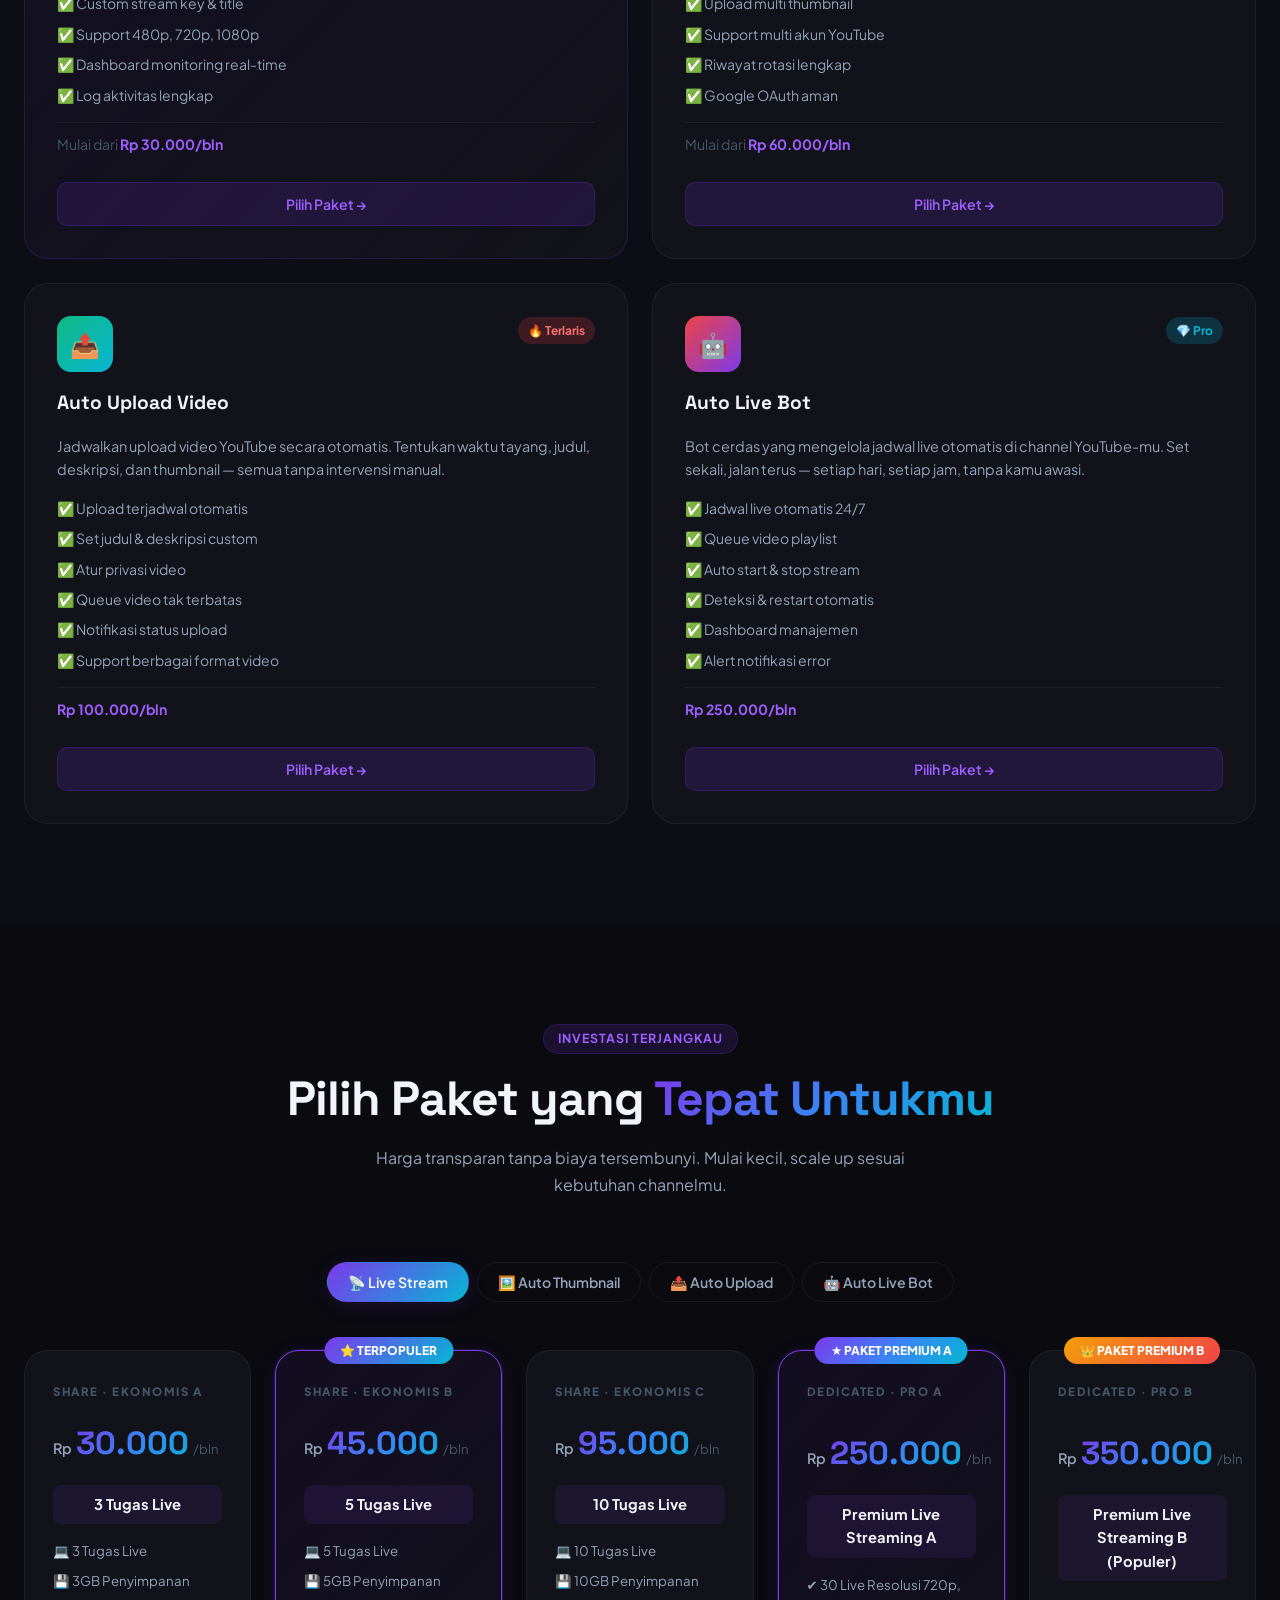
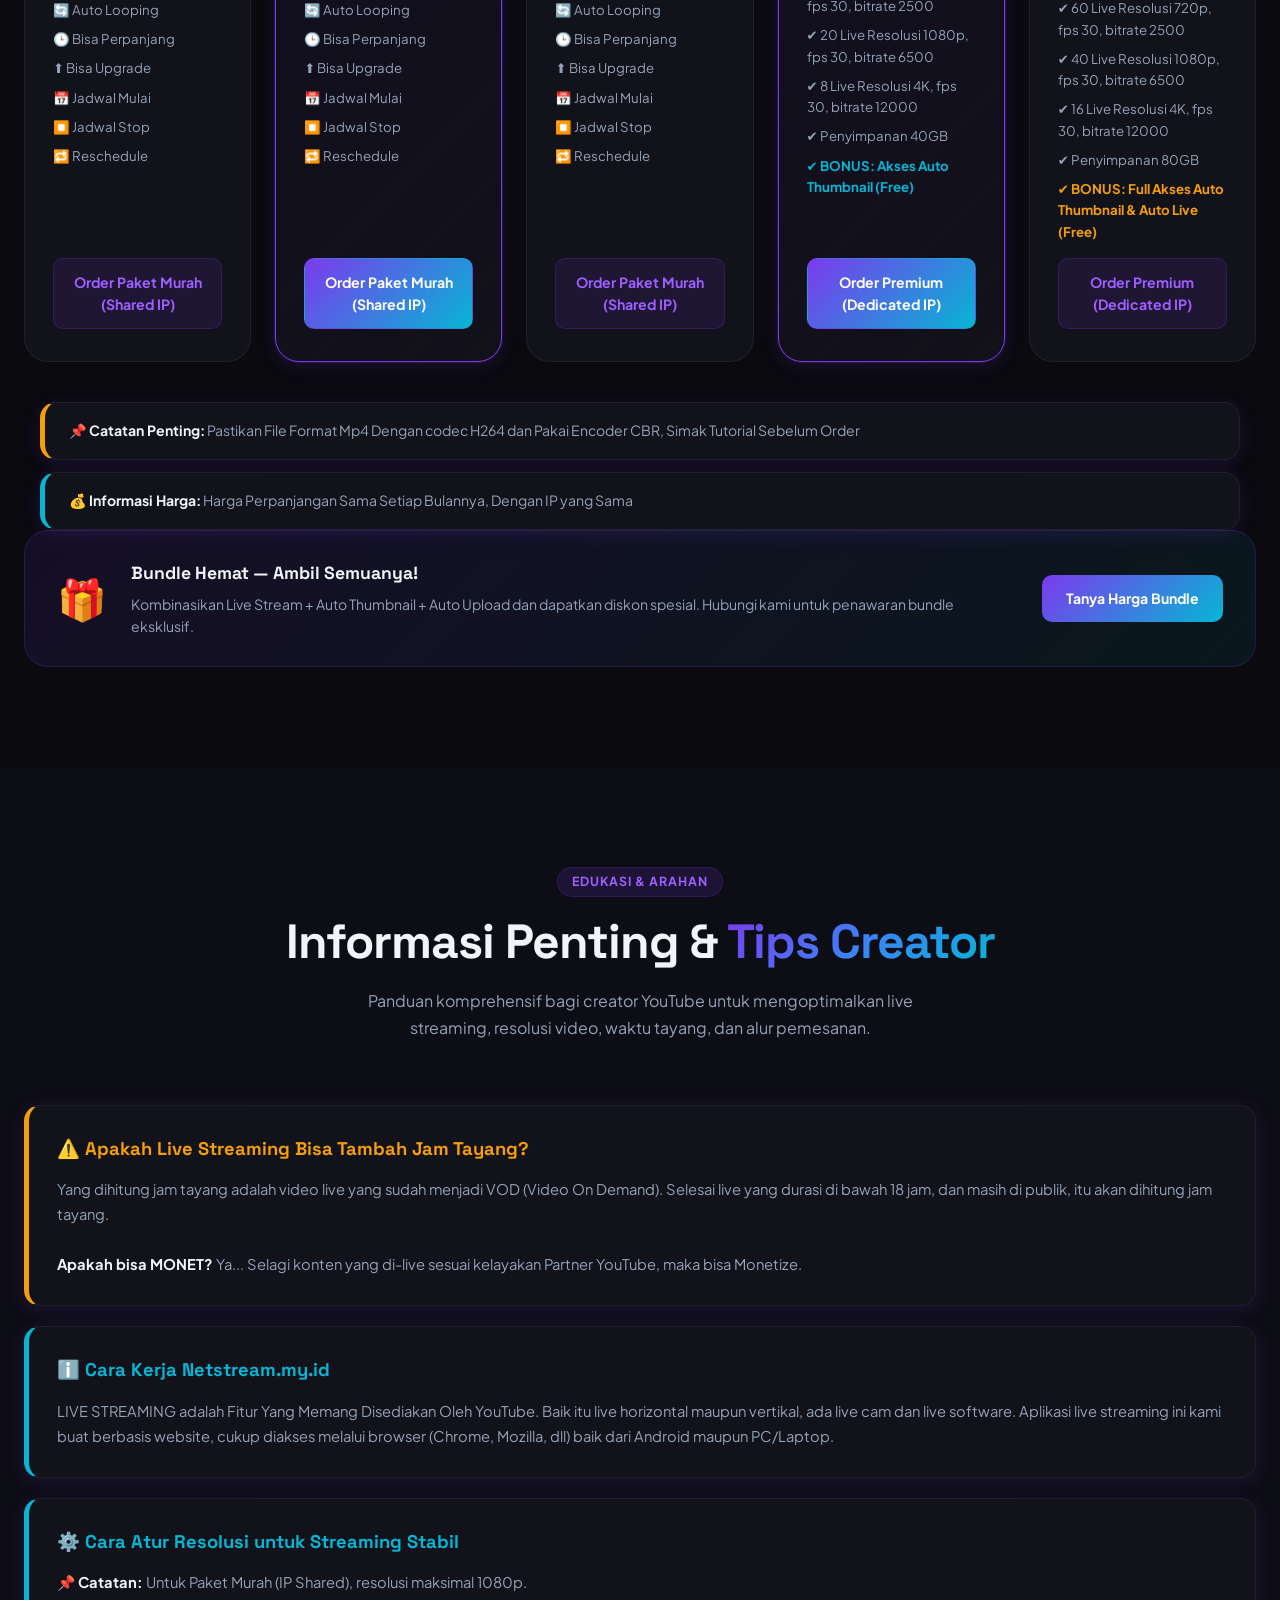
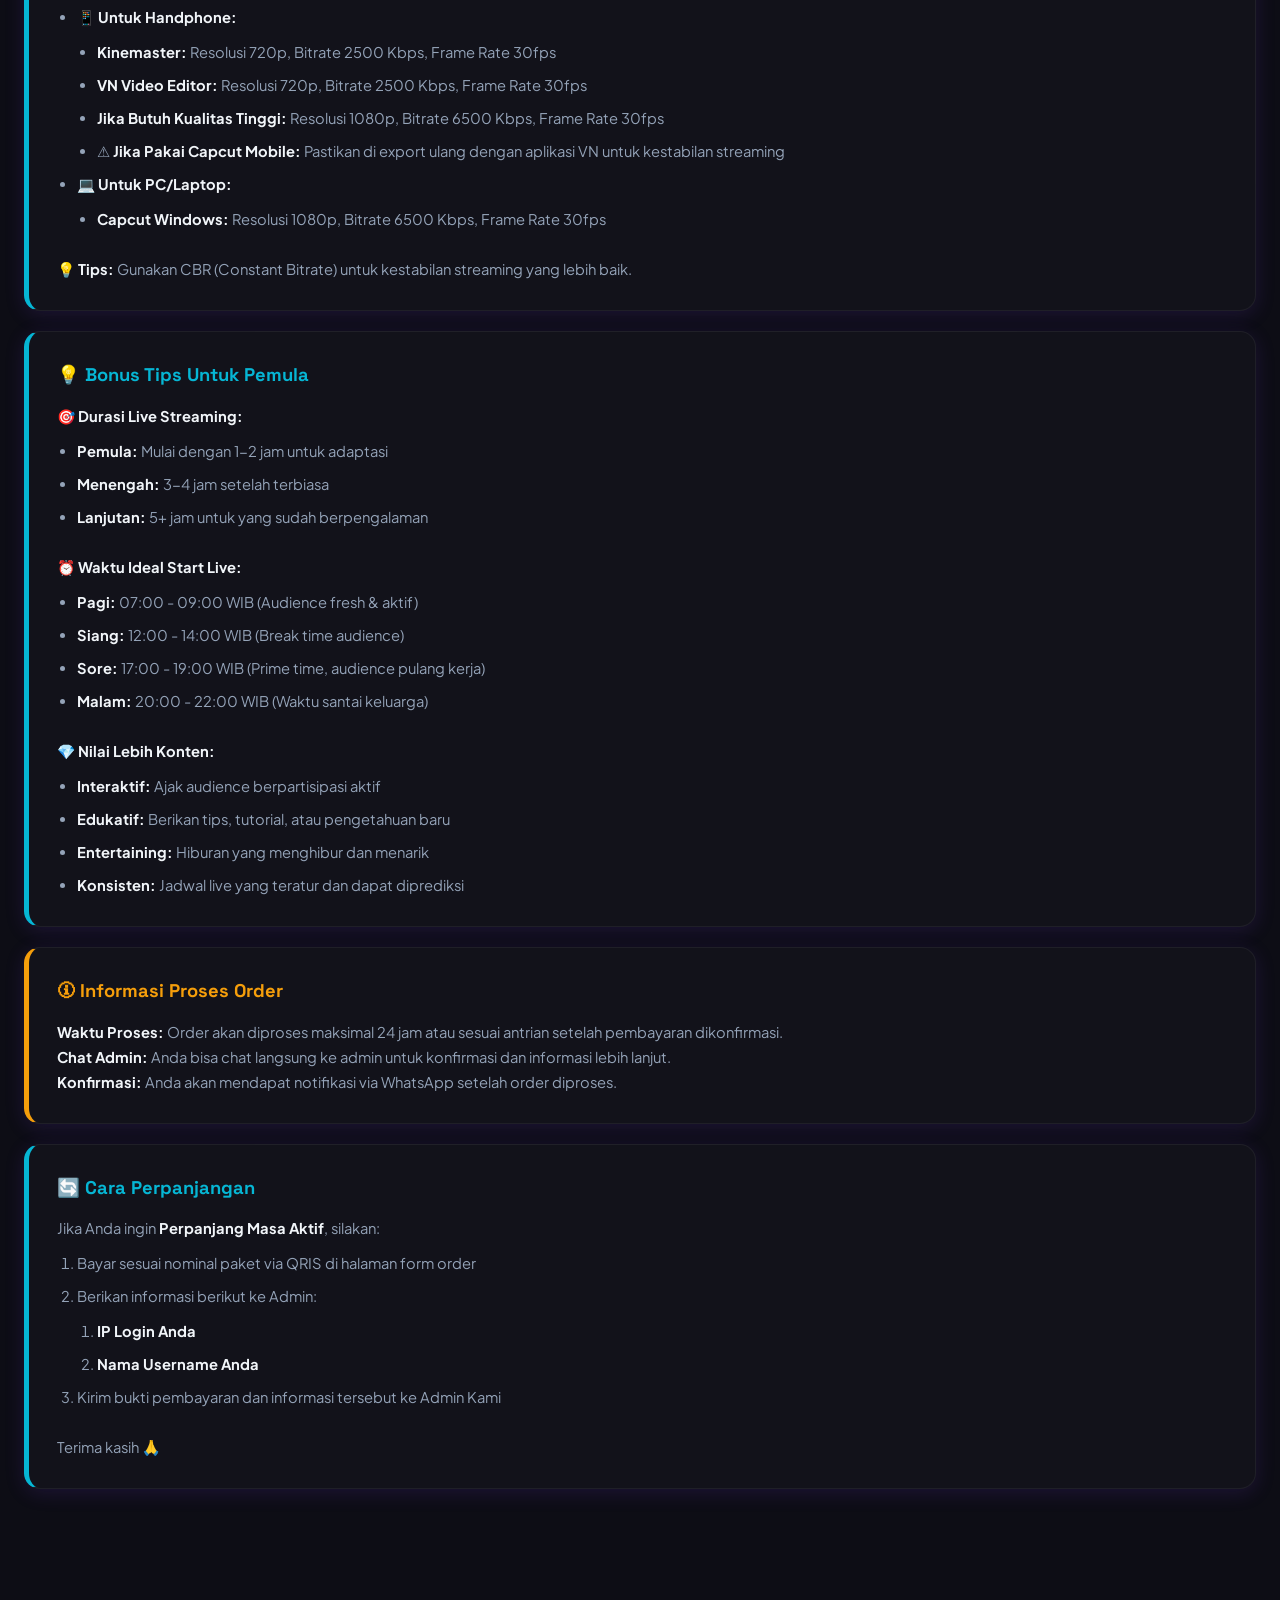
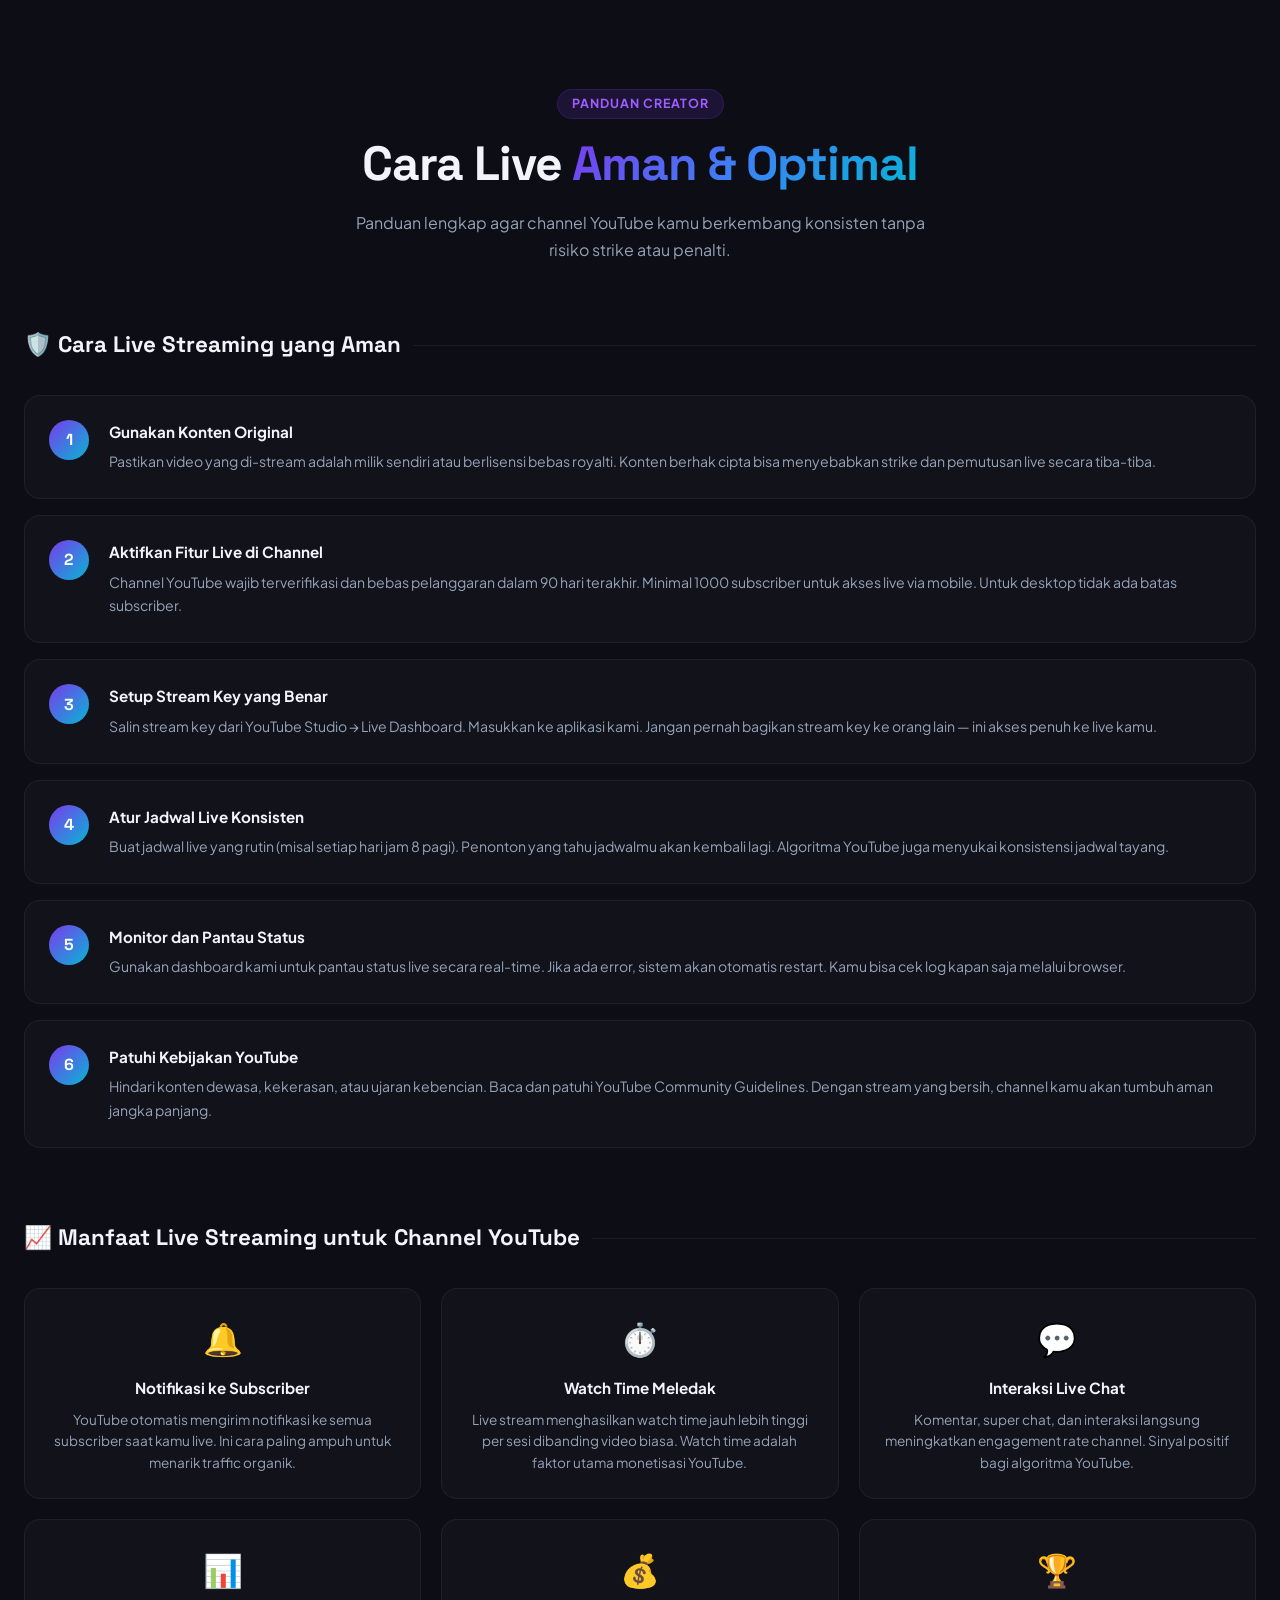
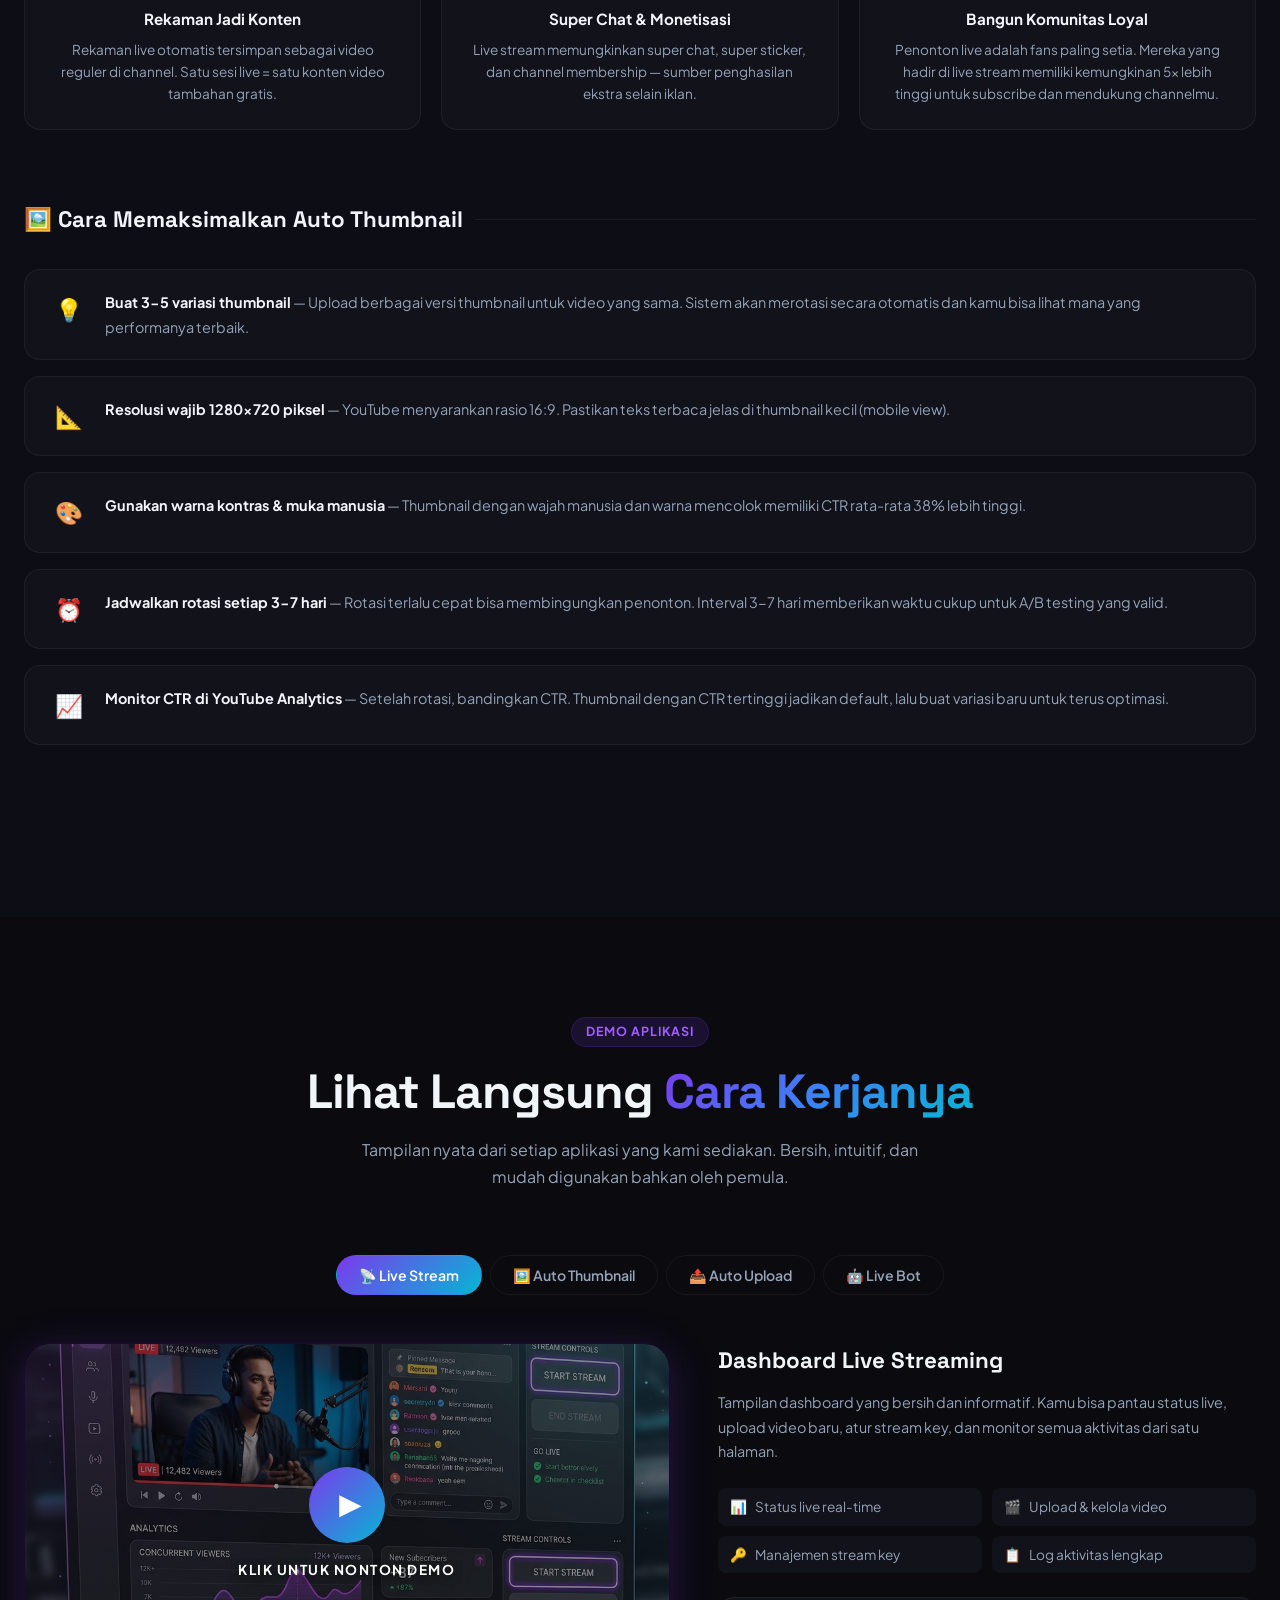
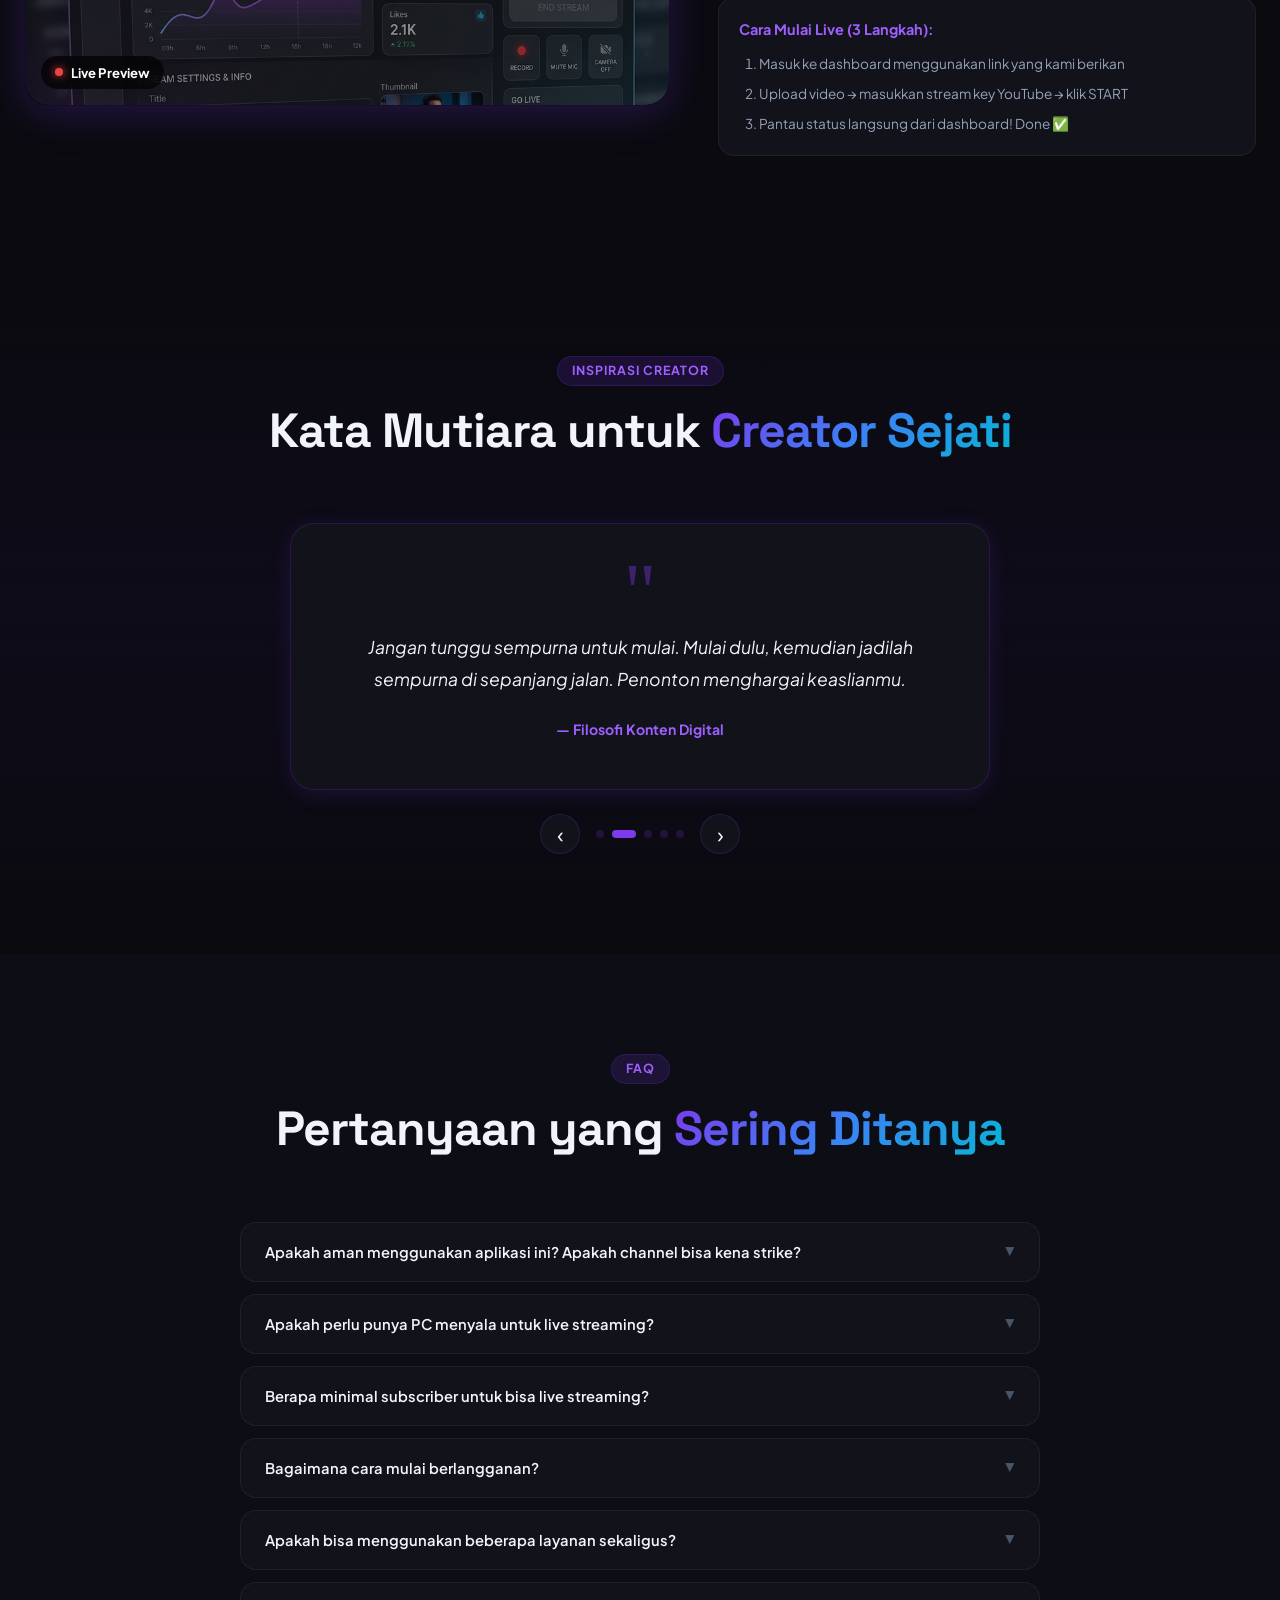
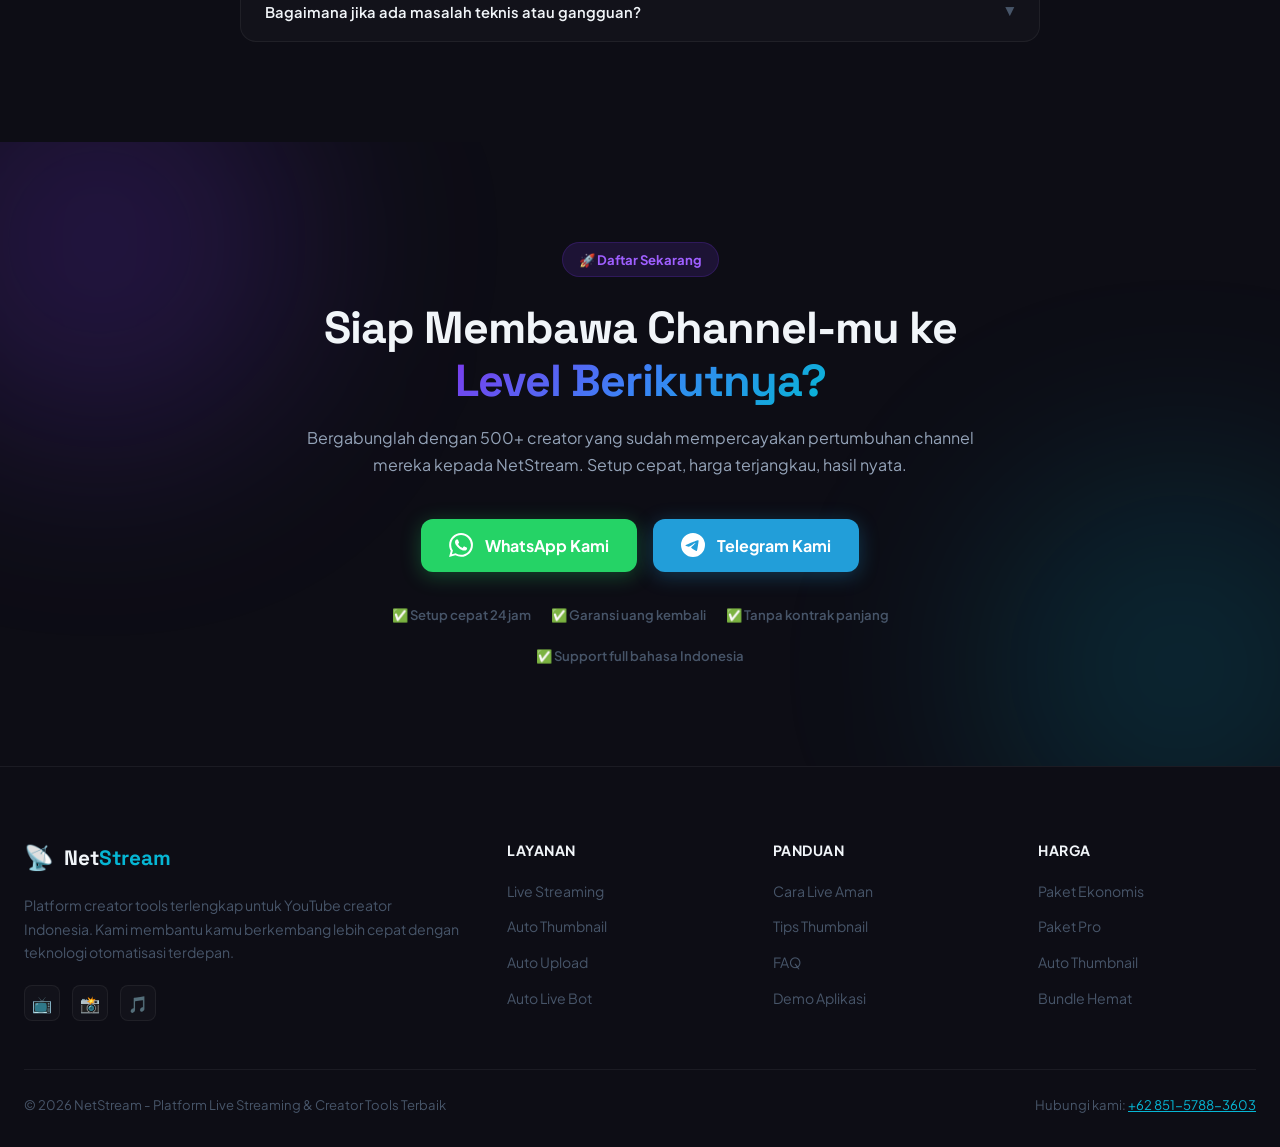
==== commit f68c5740: "fix: prevent modal accidental close and avoid duplicate orders on reopen" ====
--- a/index.html
+++ b/index.html
@@ -85,8 +85,8 @@
         <span class="gradient-text">Meski Sambil Tiduran</span>
       </h1>
       <p class="hero-subtitle">
-        Sewa aplikasi live stream, auto thumbnail, auto upload & live bot premium.<br>
-        Bangun channel YouTube impianmu — otomatis, aman, dan konsisten.
+        Sewa aplikasi live stream, auto thumbnail, auto upload & auto live bot premium.<br>
+        Bangun channel YouTube impianmu dengan mudah — otomatis, aman, dan konsisten.
       </p>
       <div class="hero-stats">
         <div class="stat-item">
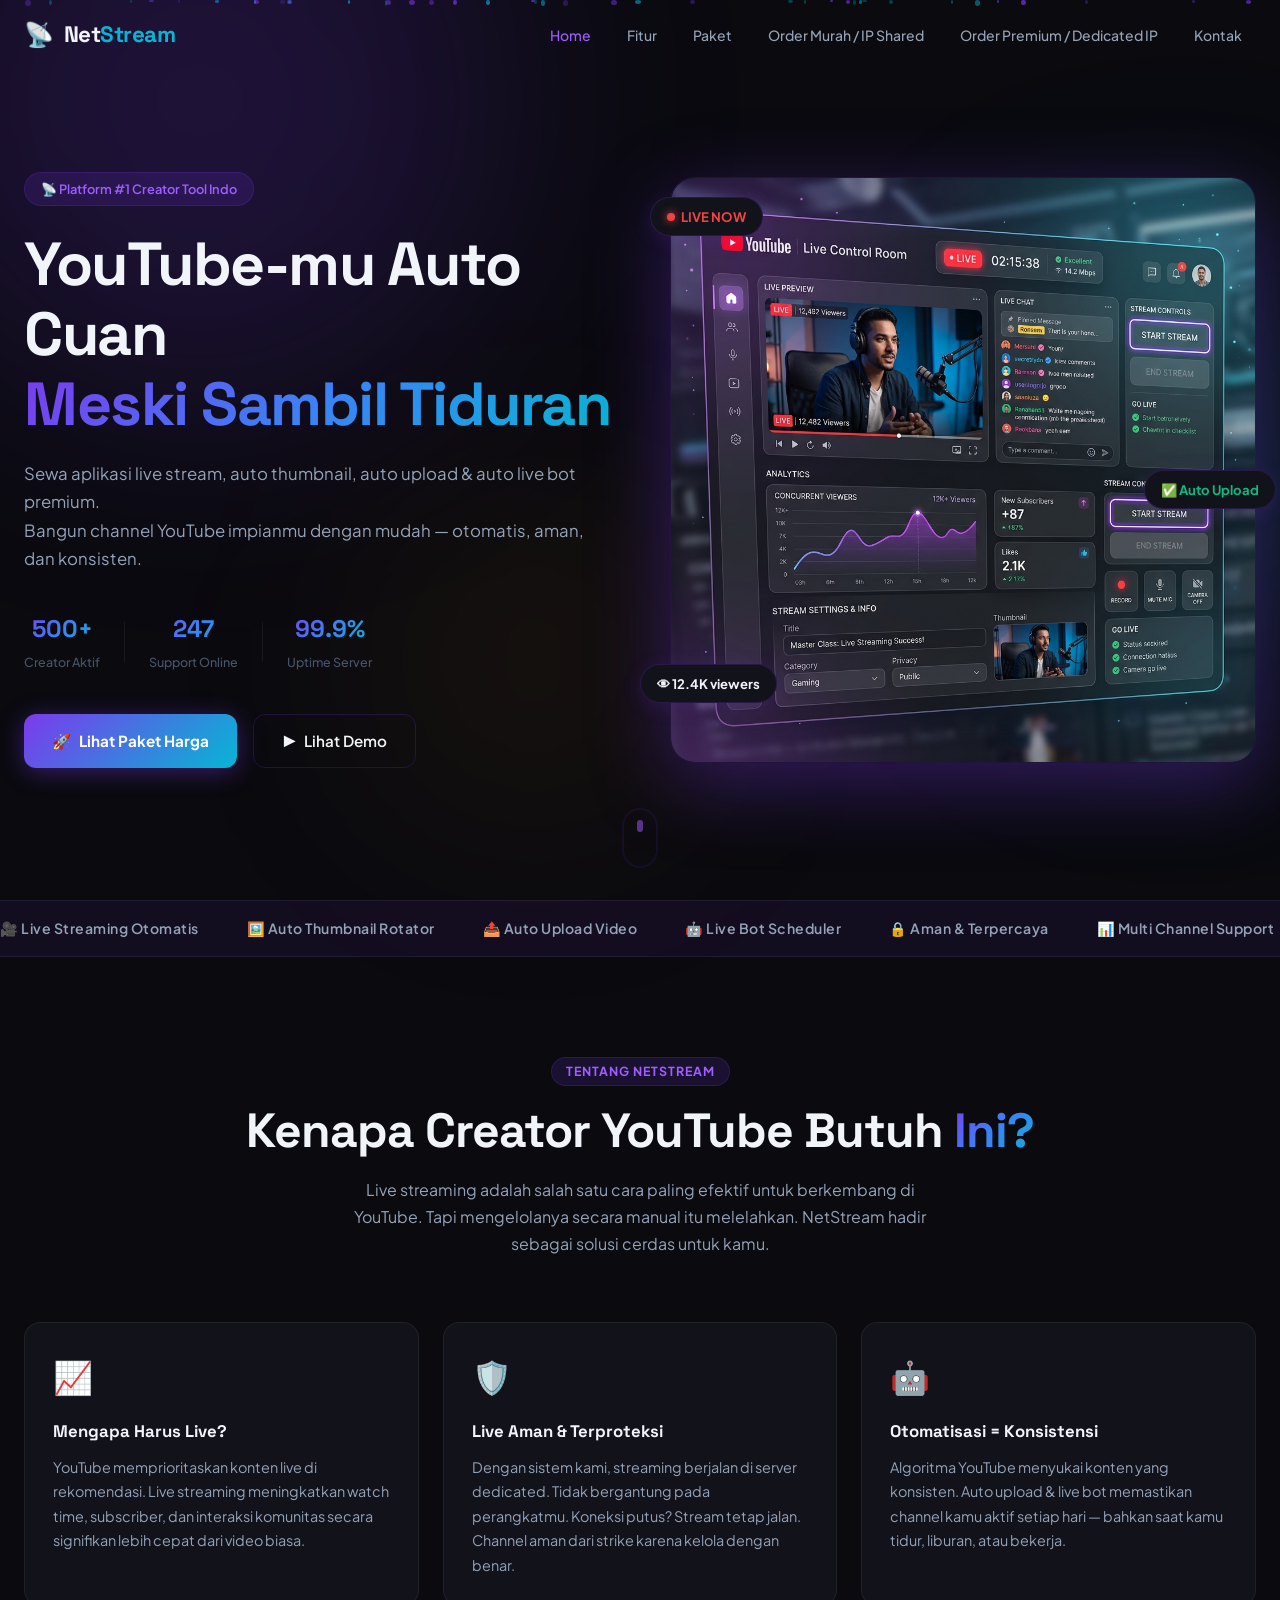
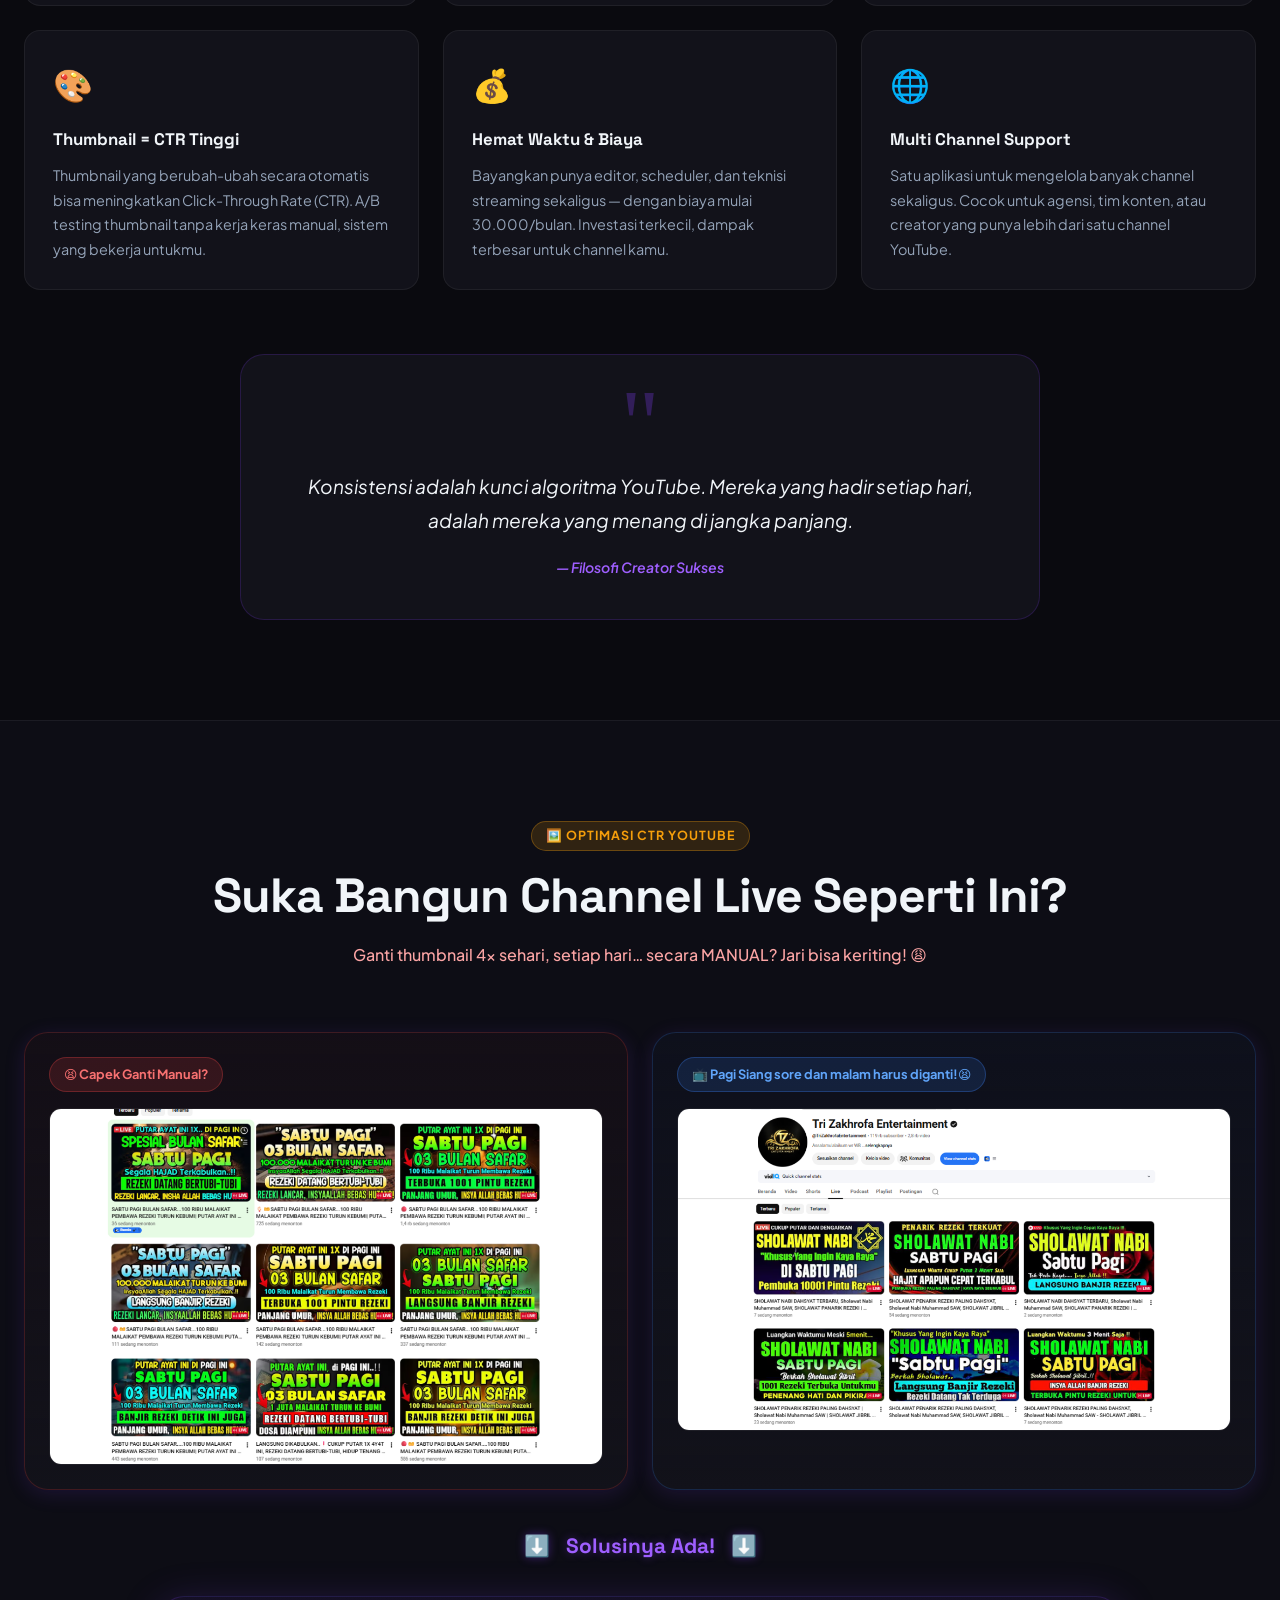
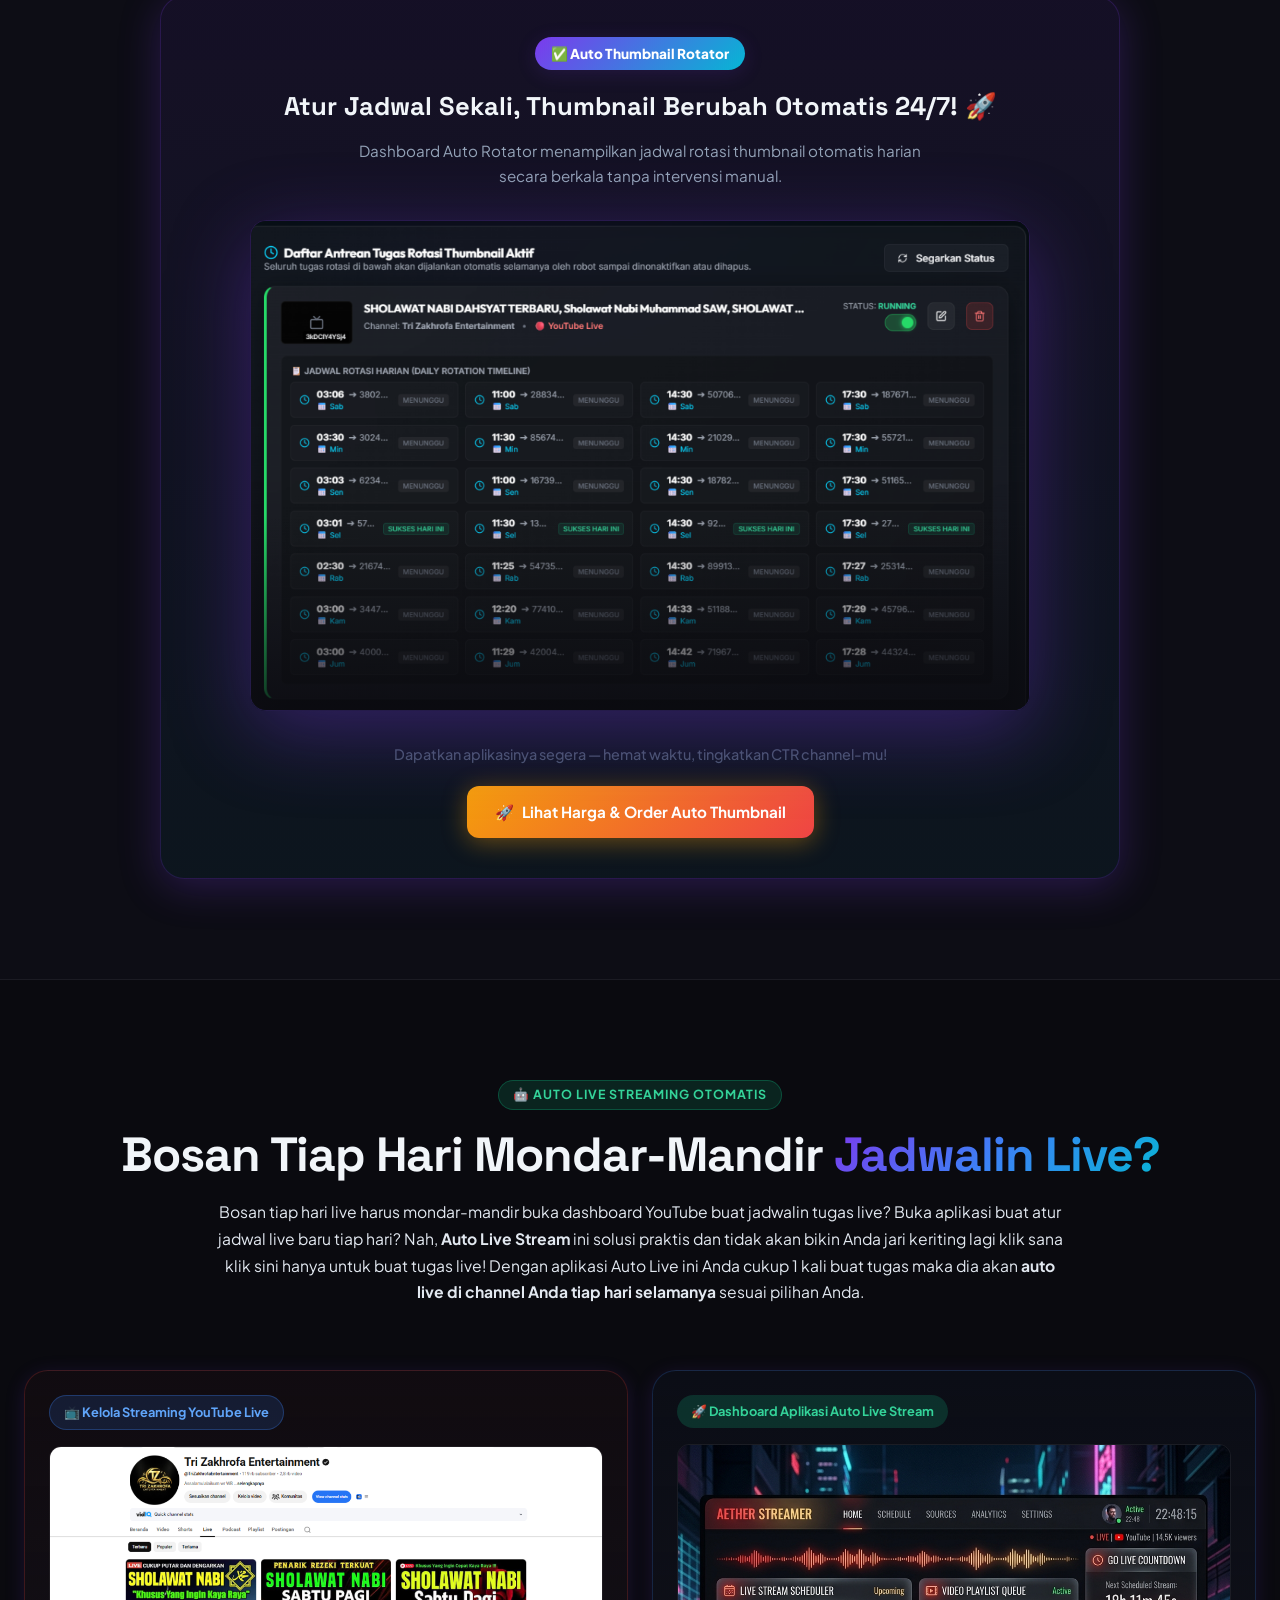
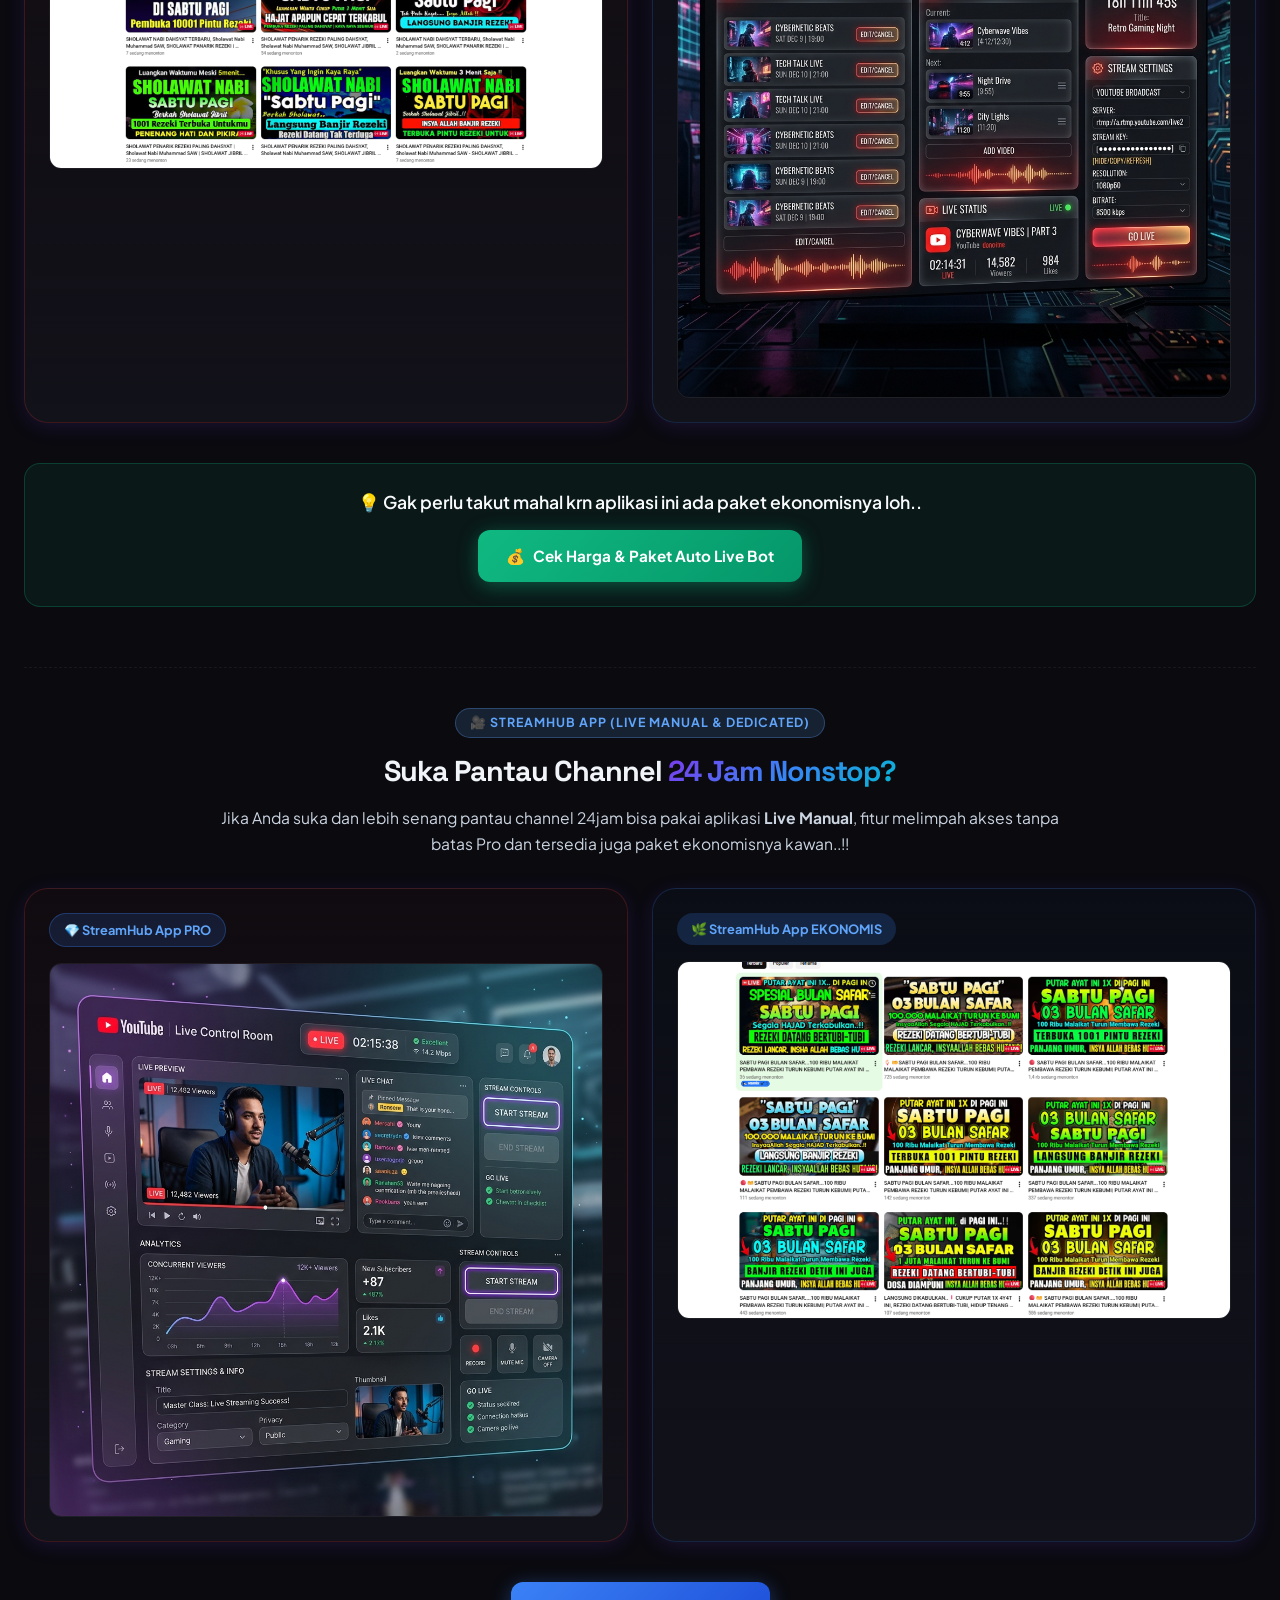
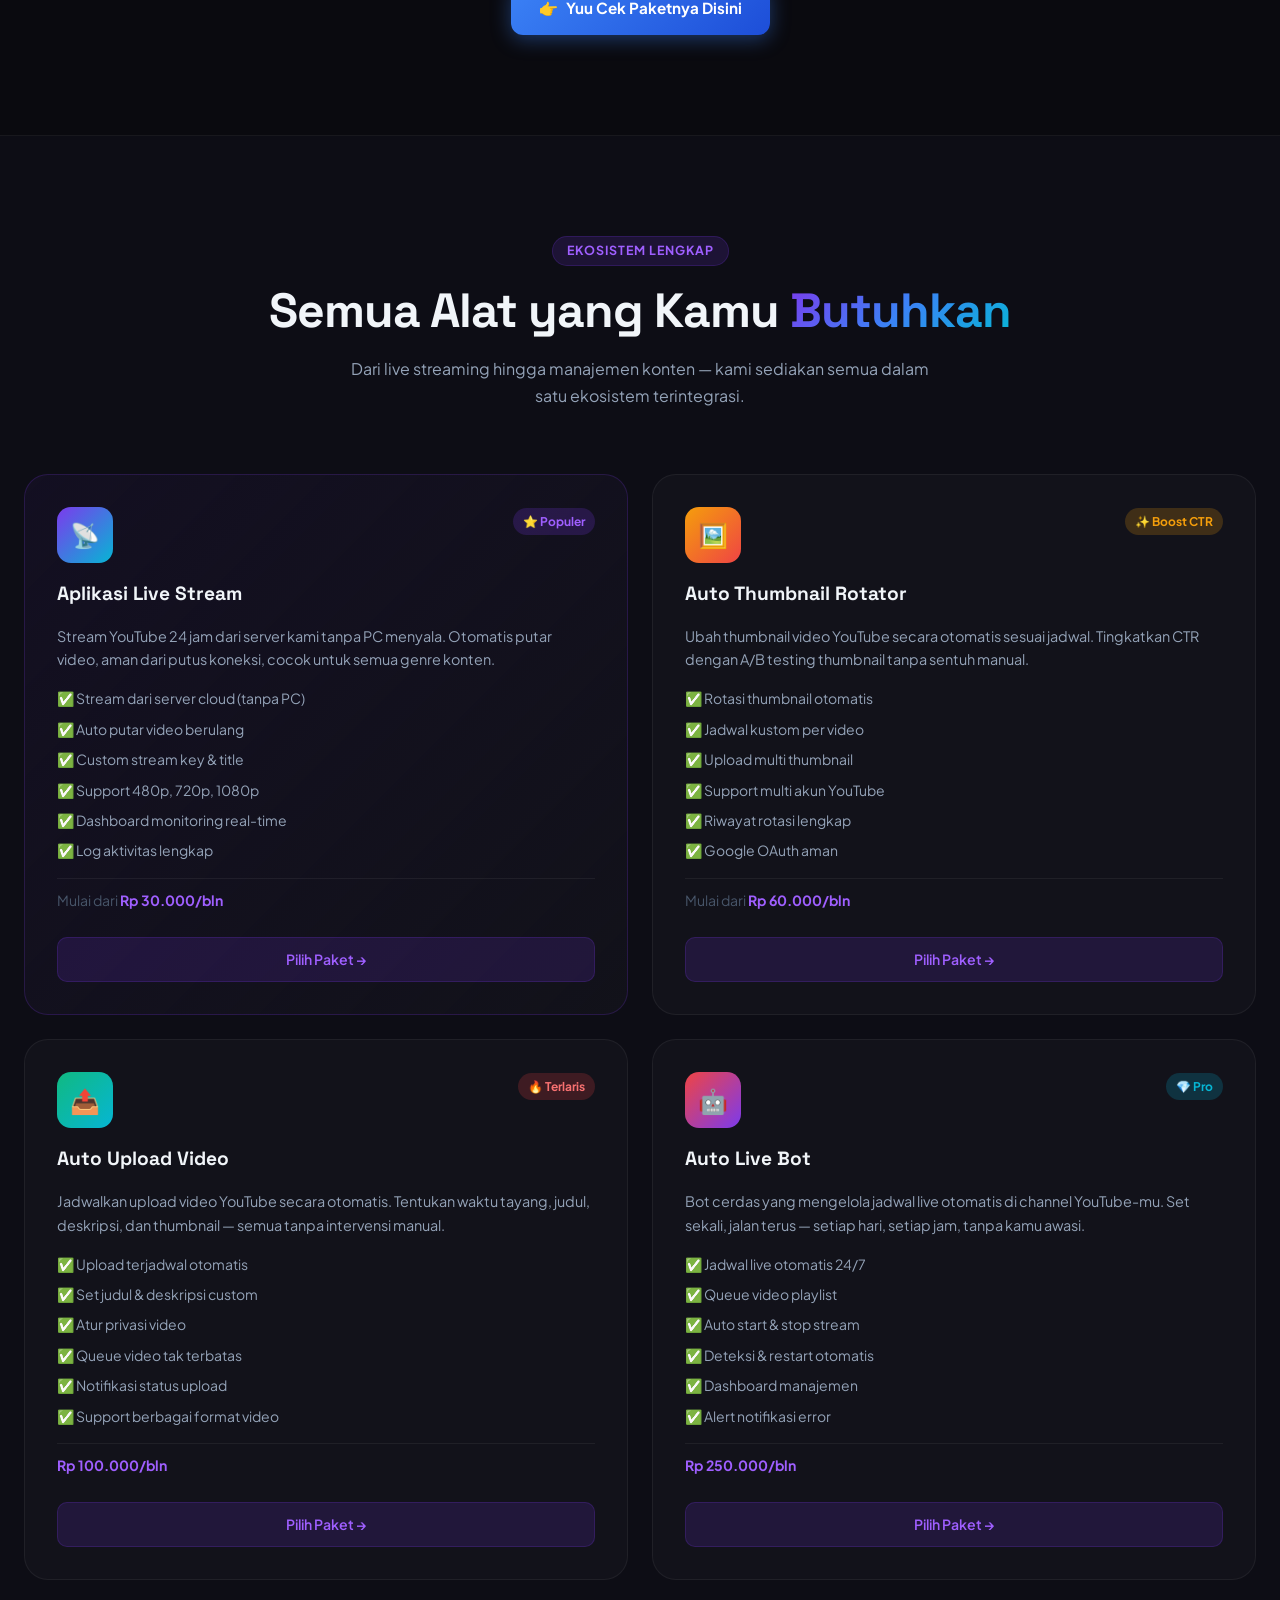
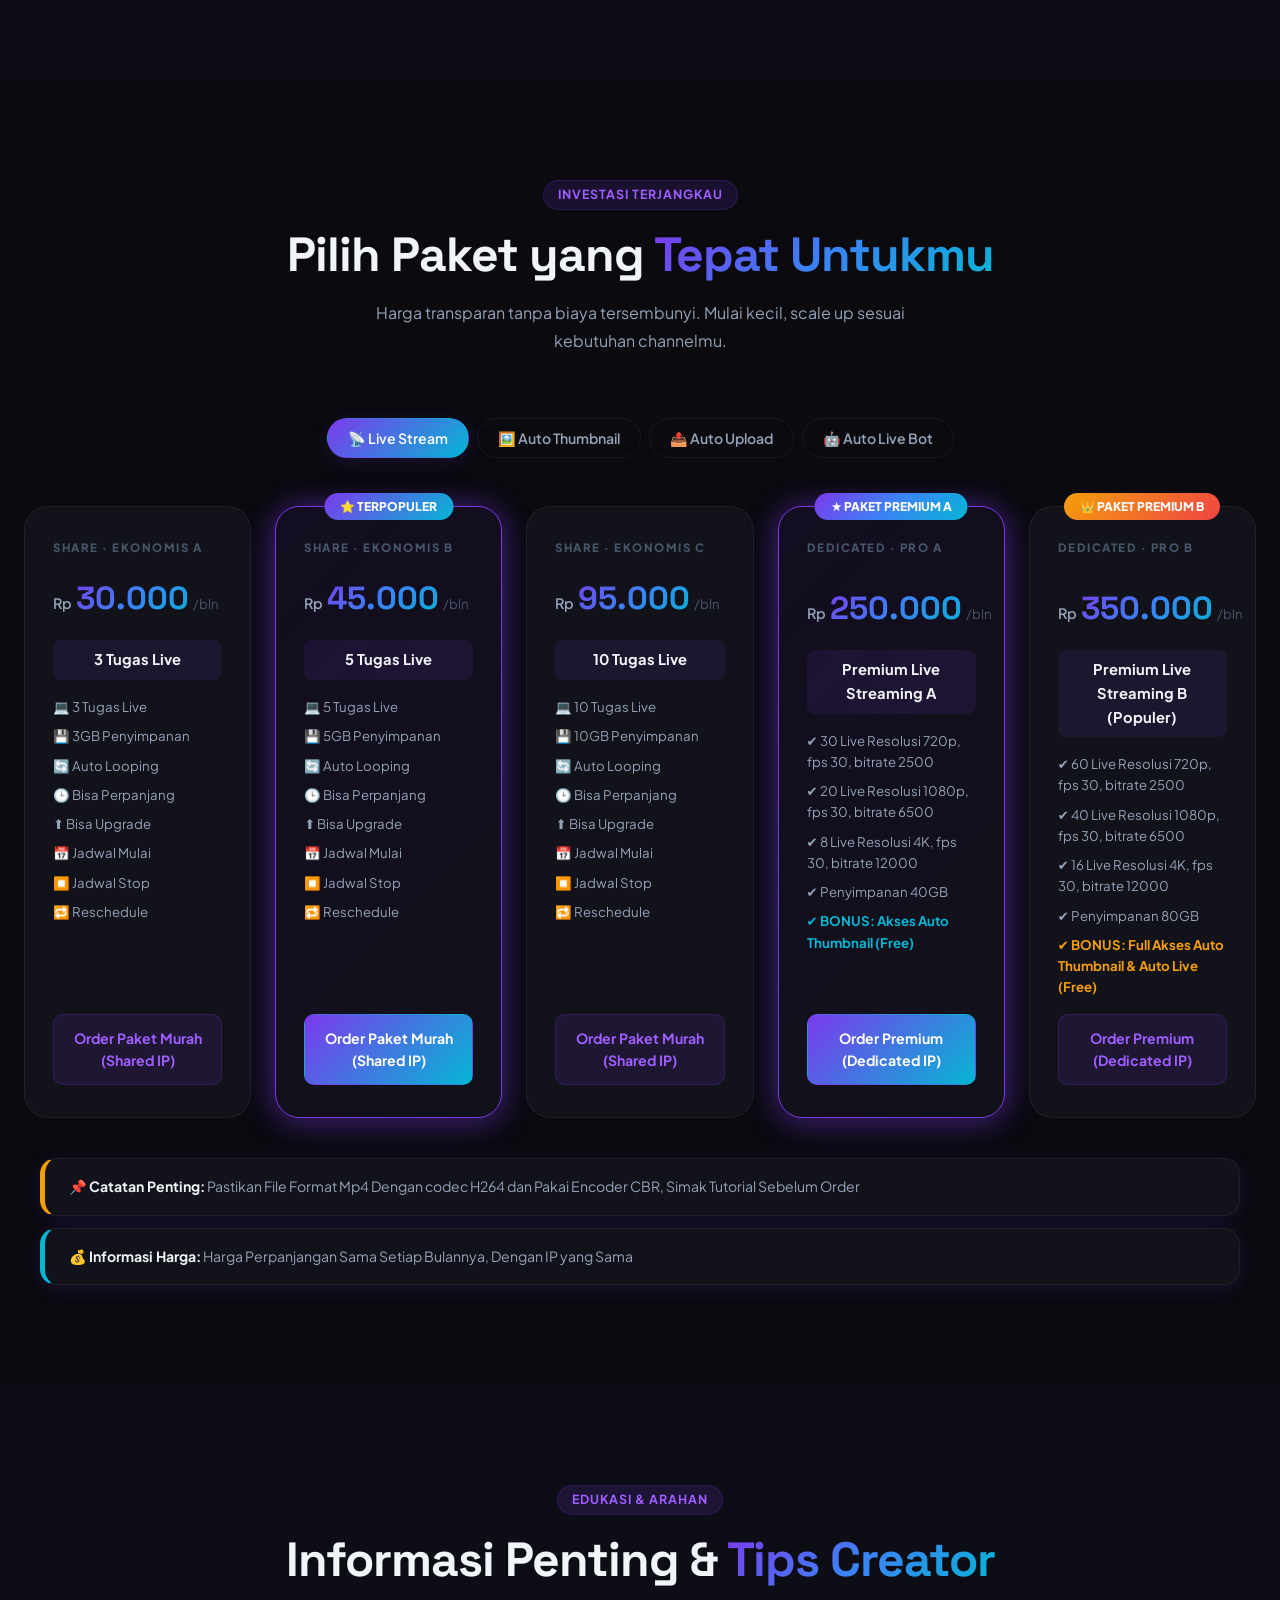
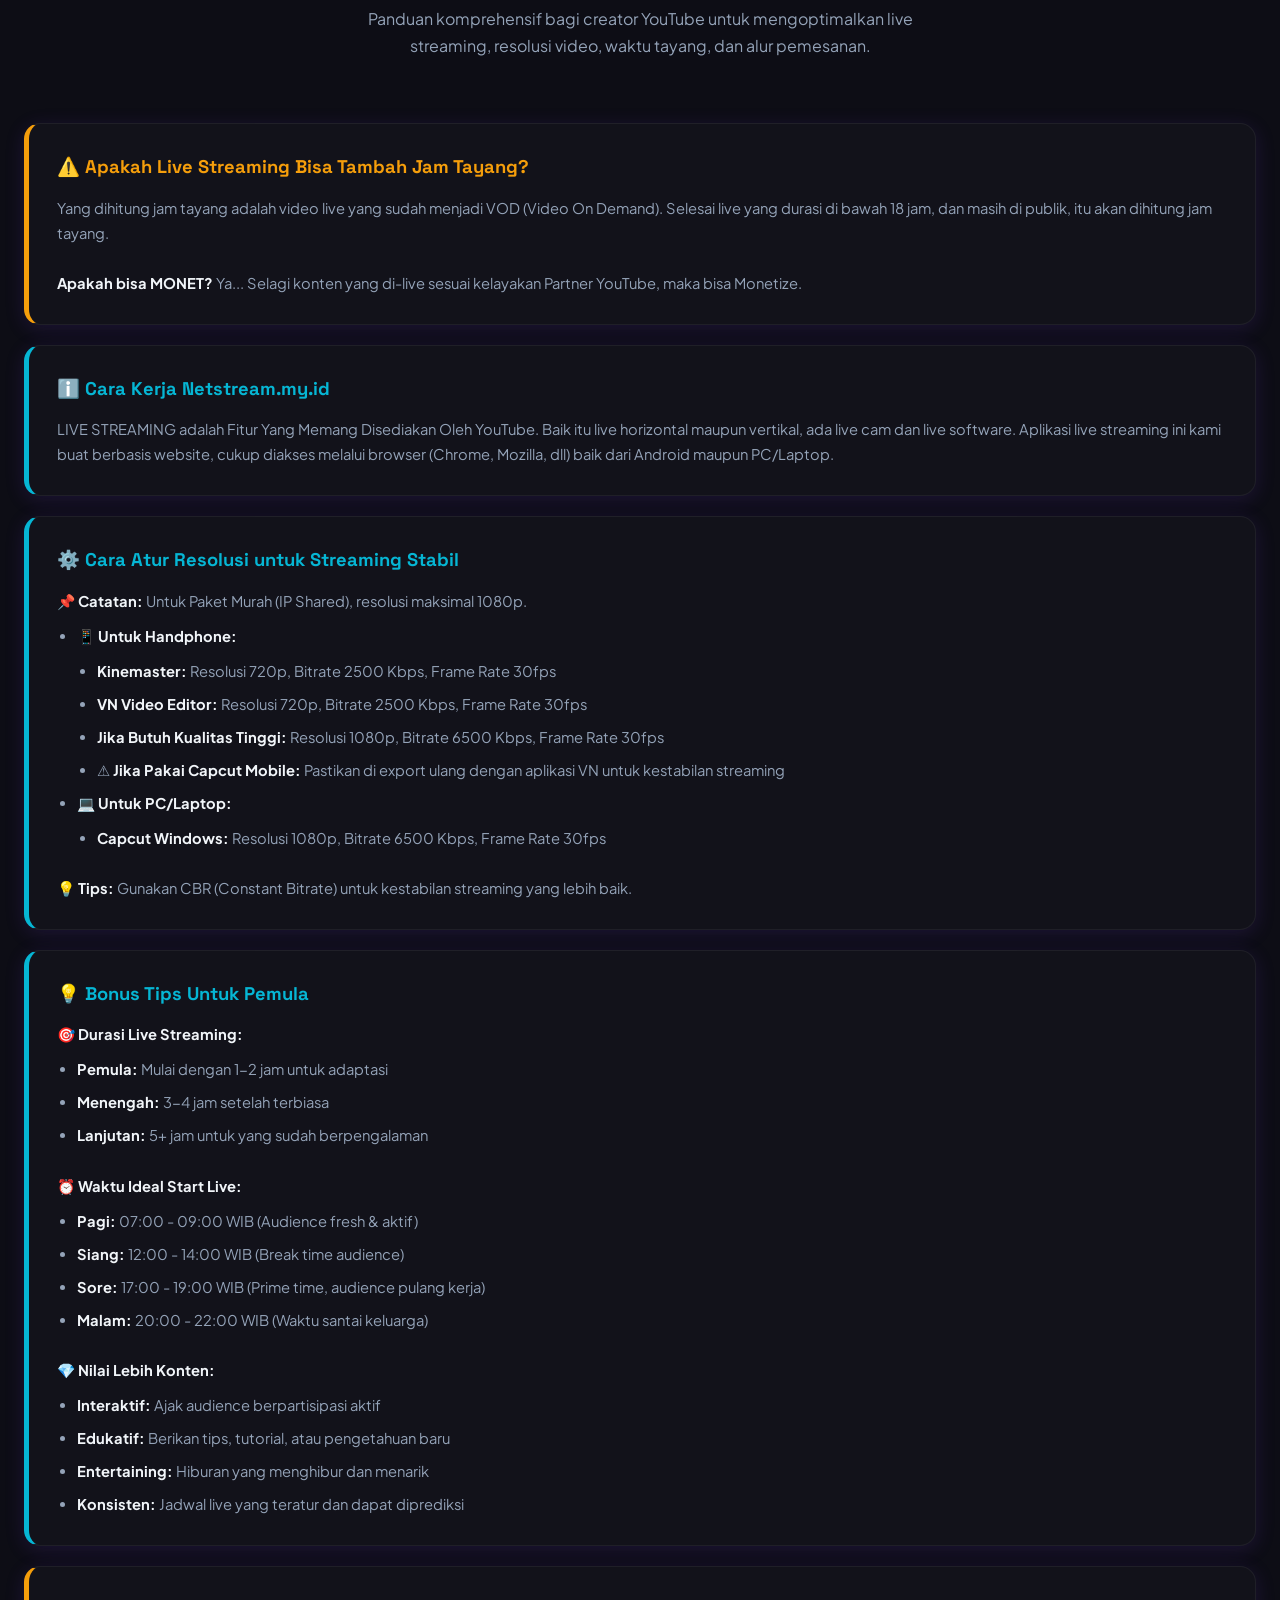
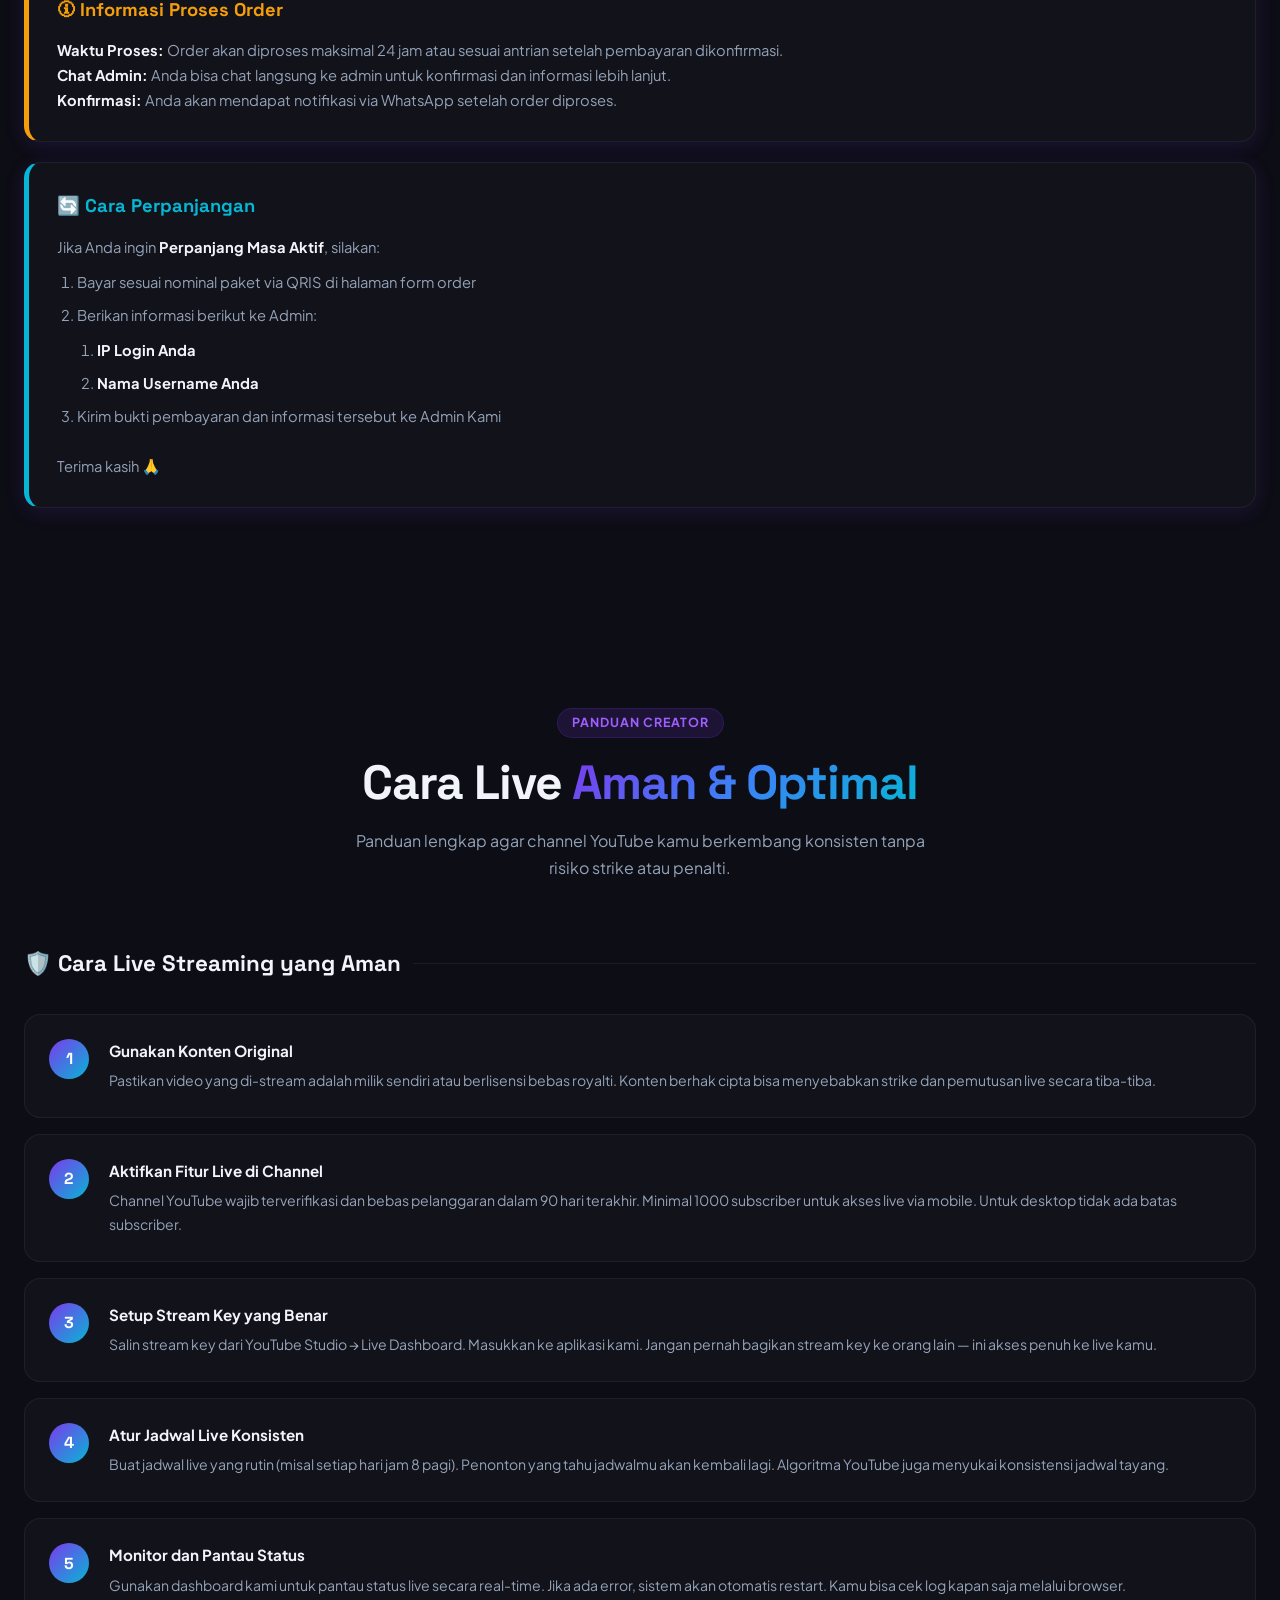
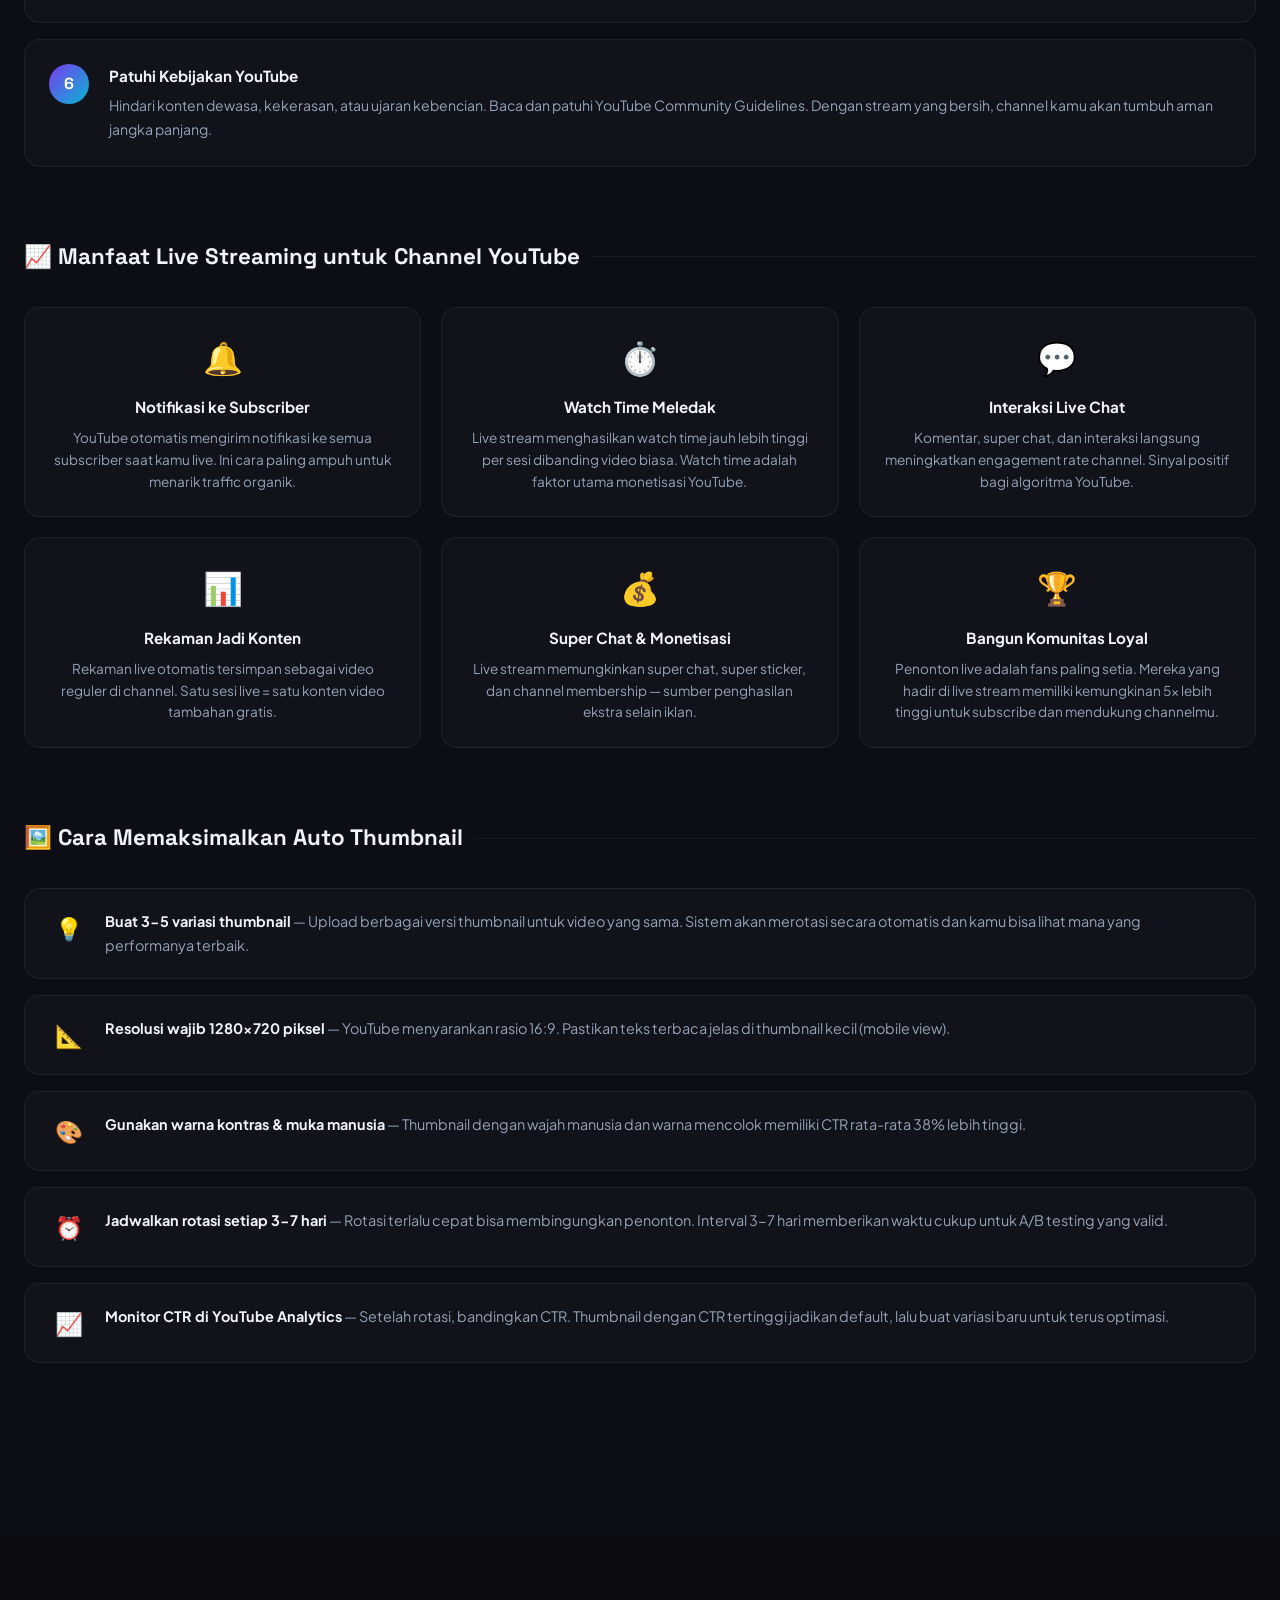
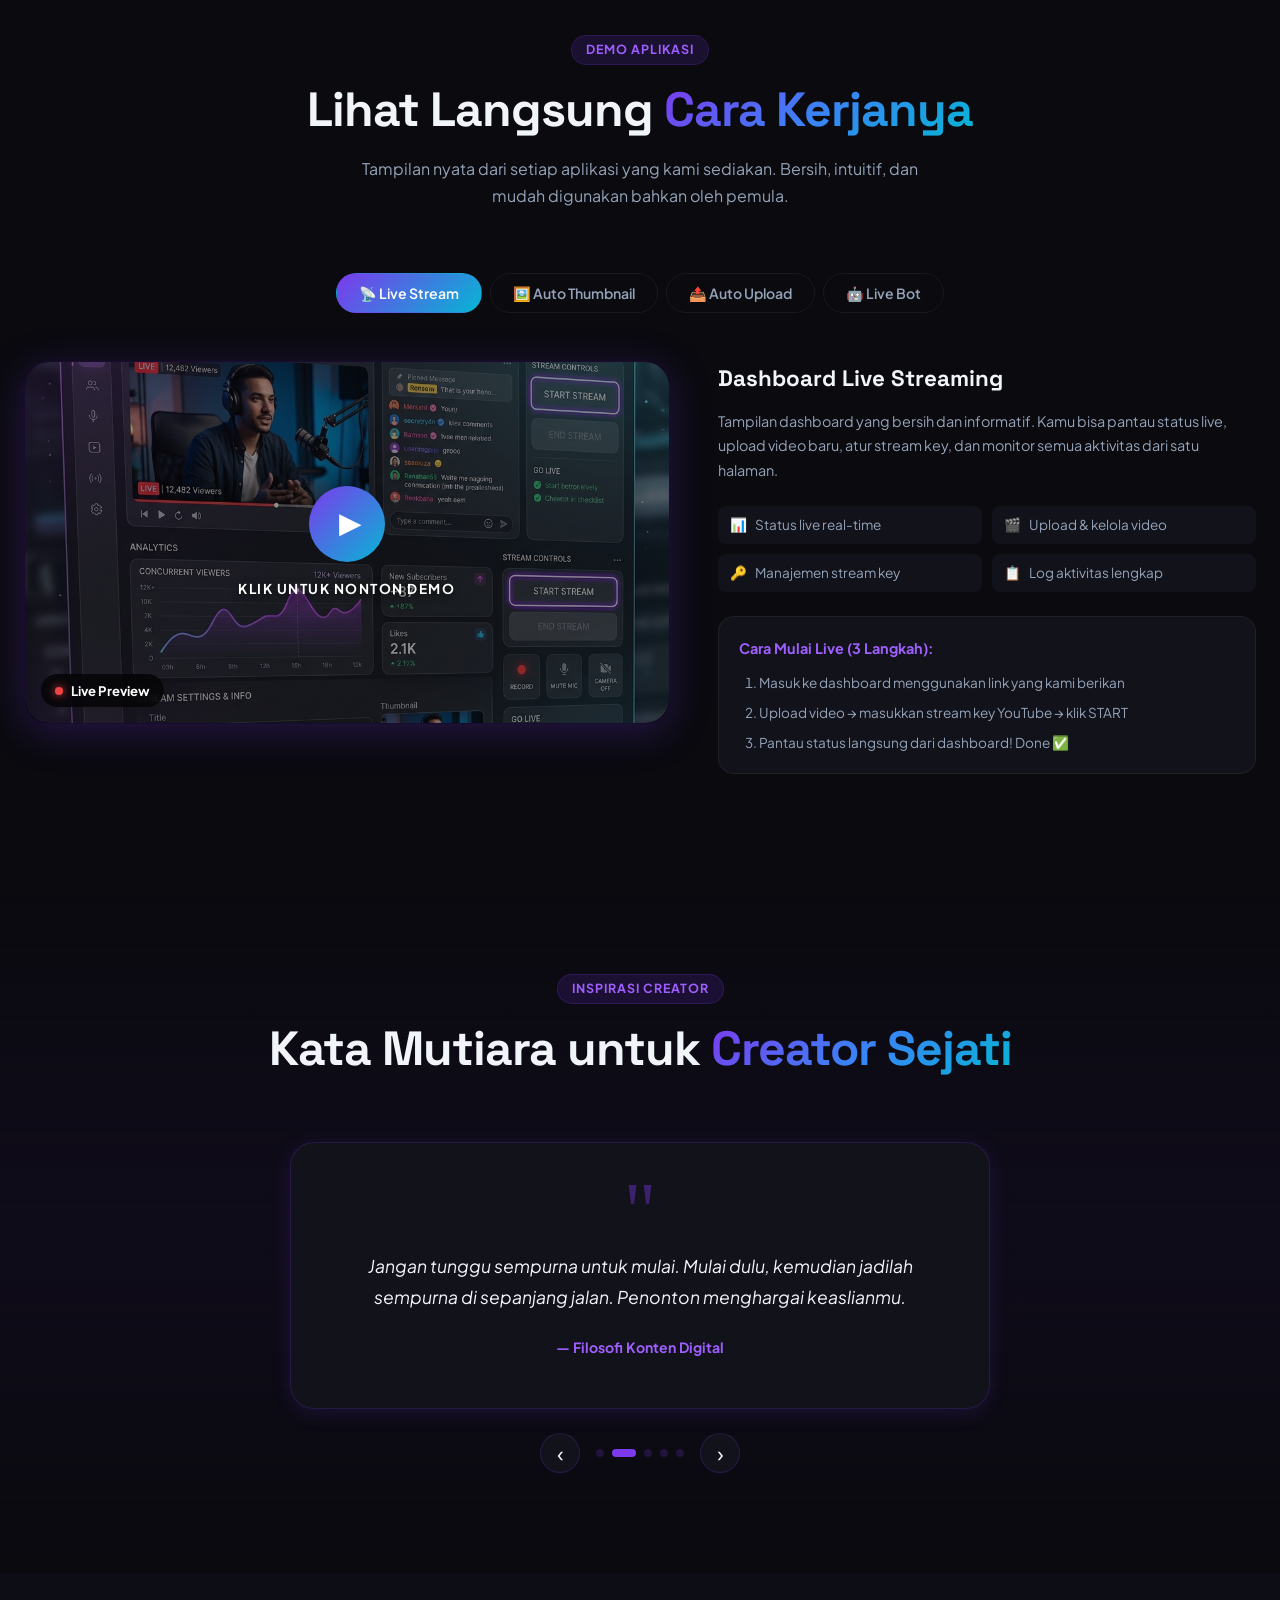
==== commit 00b74a75: "Update paket auto live & promo baru" ====
--- a/index.html
+++ b/index.html
@@ -267,6 +267,90 @@
       </div>
     </div>
   </section>
+
+  <!-- ===== AUTO LIVE STREAM & LIVE MANUAL MARKETING SECTION ===== -->
+  <section class="section" id="autolive-promo" style="background: var(--bg-main); border-bottom: 1px solid var(--border-subtle);">
+    <div class="container">
+      
+      <!-- 🤖 1. PROMO AUTO LIVE STREAM (Aplikasi Auto Live Bot) -->
+      <div class="section-header">
+        <div class="section-tag" style="background: rgba(16, 185, 129, 0.15); border: 1px solid rgba(16, 185, 129, 0.3); color: #34d399;">
+          🤖 AUTO LIVE STREAMING OTOMATIS
+        </div>
+        <h2 class="section-title">Bosan Tiap Hari Mondar-Mandir <span class="gradient-text">Jadwalin Live?</span></h2>
+        <p class="section-desc" style="color: #e2e8f0; font-size: 0.98rem; max-width: 850px; margin: 0 auto; line-height: 1.7;">
+          Bosan tiap hari live harus mondar-mandir buka dashboard YouTube buat jadwalin tugas live? Buka aplikasi buat atur jadwal live baru tiap hari? 
+          Nah, <strong>Auto Live Stream</strong> ini solusi praktis dan tidak akan bikin Anda jari keriting lagi klik sana klik sini hanya untuk buat tugas live! 
+          Dengan aplikasi Auto Live ini Anda cukup 1 kali buat tugas maka dia akan <strong>auto live di channel Anda tiap hari selamanya</strong> sesuai pilihan Anda.
+        </p>
+      </div>
+
+      <!-- Grid Gambar Auto Live (YouTube Studio + Dashboard Auto Live) -->
+      <div class="promo-grid" style="grid-template-columns: repeat(auto-fit, minmax(320px, 1fr)); gap: 24px;">
+        <div class="promo-card problem-card">
+          <div class="promo-card-badge badge-blue">📺 Kelola Streaming YouTube Live</div>
+          <img src="assets/channel_streams.png" alt="Kelola Streaming YouTube Live"
+            style="width: 100%; border-radius: 12px; border: 1px solid var(--border-subtle); display: block;" />
+        </div>
+        <div class="promo-card channel-card">
+          <div class="promo-card-badge badge-green" style="background: rgba(16,185,129,0.2); color: #34d399; border-color: rgba(16,185,129,0.4);">
+            🚀 Dashboard Aplikasi Auto Live Stream
+          </div>
+          <img src="assets/auto_live_bot_demo.png" alt="Dashboard Aplikasi Auto Live Stream"
+            style="width: 100%; border-radius: 12px; border: 1px solid var(--border-subtle); display: block;" />
+        </div>
+      </div>
+
+      <!-- CTA Box Paket Ekonomis Auto Live -->
+      <div style="text-align: center; margin-top: 24px; margin-bottom: 60px; background: rgba(16, 185, 129, 0.08); border: 1px solid rgba(16, 185, 129, 0.25); border-radius: 16px; padding: 24px;">
+        <p style="font-size: 1.1rem; color: #f8fafc; font-weight: 600; margin-bottom: 14px;">
+          💡 Gak perlu takut mahal krn aplikasi ini ada paket ekonomisnya loh..
+        </p>
+        <a href="#harga" onclick="showPricing('bot'); setTimeout(() => { document.getElementById('pricing-bot').scrollIntoView({behavior: 'smooth', block: 'center'}); }, 100);"
+          class="btn-primary" style="background: linear-gradient(135deg, #10b981 0%, #059669 100%); box-shadow: 0 4px 20px rgba(16, 185, 129, 0.4);">
+          <span>💰</span> Cek Harga &amp; Paket Auto Live Bot
+        </a>
+      </div>
+
+      <!-- 🎥 2. PROMO LIVE MANUAL (StreamHub App Pro & Ekonomis) -->
+      <div style="border-top: 1px dashed var(--border-subtle); padding-top: 40px;">
+        <div class="section-header" style="margin-bottom: 30px;">
+          <div class="section-tag" style="background: rgba(96, 165, 250, 0.15); border: 1px solid rgba(96, 165, 250, 0.3); color: #60a5fa;">
+            🎥 STREAMHUB APP (LIVE MANUAL &amp; DEDICATED)
+          </div>
+          <h2 class="section-title" style="font-size: 1.8rem;">Suka Pantau Channel <span class="gradient-text">24 Jam Nonstop?</span></h2>
+          <p class="section-desc" style="color: #cbd5e1; font-size: 0.98rem; max-width: 850px; margin: 0 auto; line-height: 1.7;">
+            Jika Anda suka dan lebih senang pantau channel 24jam bisa pakai aplikasi <strong>Live Manual</strong>, fitur melimpah akses tanpa batas Pro dan tersedia juga paket ekonomisnya kawan..!!
+          </p>
+        </div>
+
+        <!-- Grid Gambar StreamHub Pro & StreamHub Ekonomis -->
+        <div class="promo-grid" style="grid-template-columns: repeat(auto-fit, minmax(320px, 1fr)); gap: 24px;">
+          <div class="promo-card problem-card">
+            <div class="promo-card-badge badge-blue">💎 StreamHub App PRO</div>
+            <img src="assets/hero_dashboard.png" alt="StreamHub App PRO Dashboard"
+              style="width: 100%; border-radius: 12px; border: 1px solid var(--border-subtle); display: block;" />
+          </div>
+          <div class="promo-card channel-card">
+            <div class="promo-card-badge badge-green" style="background: rgba(59,130,246,0.2); color: #60a5fa; border-color: rgba(59,130,246,0.4);">
+              🌿 StreamHub App EKONOMIS
+            </div>
+            <img src="assets/safar_streams.png" alt="StreamHub App EKONOMIS Dashboard"
+              style="width: 100%; border-radius: 12px; border: 1px solid var(--border-subtle); display: block;" />
+          </div>
+        </div>
+
+        <!-- CTA Box StreamHub Live Manual -->
+        <div style="text-align: center; margin-top: 24px;">
+          <a href="#harga" onclick="showPricing('live'); setTimeout(() => { document.getElementById('pricing-live').scrollIntoView({behavior: 'smooth', block: 'center'}); }, 100);"
+            class="btn-primary" style="background: linear-gradient(135deg, #3b82f6 0%, #1d4ed8 100%); box-shadow: 0 4px 20px rgba(59, 130, 246, 0.4);">
+            <span>👉</span> Yuu Cek Paketnya Disini
+          </a>
+        </div>
+      </div>
+
+    </div>
+  </section>
   <!-- ===== LAYANAN SECTION ===== -->
   <section class="section section-dark" id="layanan">
     <div class="container">
@@ -630,43 +714,6 @@
             <span class="currency">Rp</span>
             <span class="amount">100.000</span>
             <span class="period">/bln</span>
-          </div>
-          <div class="price-highlight">Unlimited Upload Queue</div>
-          <ul class="price-features">
-            <li>✅ Jadwal upload otomatis</li>
-            <li>✅ Queue video tak terbatas</li>
-            <li>✅ Custom judul, deskripsi, tag</li>
-            <li>✅ Atur privasi video</li>
-            <li>✅ Thumbnail auto-attach</li>
-            <li>✅ Notifikasi status upload</li>
-            <li>✅ Support semua format video</li>
-            <li>✅ Google OAuth aman</li>
-          </ul>
-          <a href="javascript:void(0)" onclick="openOrderModal('Auto Upload Video (100rb)')"
-            class="price-btn price-btn-primary" id="btn-price-upload">Order Auto Upload</a>
-        </div>
-      </div>
-
-      <!-- Bot Pricing -->
-      <div class="pricing-grid hidden" id="pricing-bot">
-        <div class="price-card featured-price" style="max-width:420px;margin:0 auto;">
-          <div class="price-badge">🤖 FULLY AUTOMATED</div>
-          <div class="price-label">AUTO LIVE BOT</div>
-          <div class="price-amount">
-            <span class="currency">Rp</span>
-            <span class="amount">250.000</span>
-            <span class="period">/bln</span>
-          </div>
-          <div class="price-highlight">Live Otomatis 24/7</div>
-          <ul class="price-features">
-            <li>✅ Jadwal live otomatis 24/7</li>
-            <li>✅ Video playlist queue</li>
-            <li>✅ Auto start & stop stream</li>
-            <li>✅ Auto restart jika error</li>
-            <li>✅ Dashboard manajemen penuh</li>
-            <li>✅ Alert & notifikasi error</li>
-            <li>✅ Custom judul per live</li>
-            <li>✅ Server dedicated khusus</li>
           </ul>
           <a href="javascript:void(0)" onclick="openOrderModal('Auto Live Bot (250rb)')"
             class="price-btn price-btn-primary" id="btn-price-bot">Order Auto Live Bot</a>
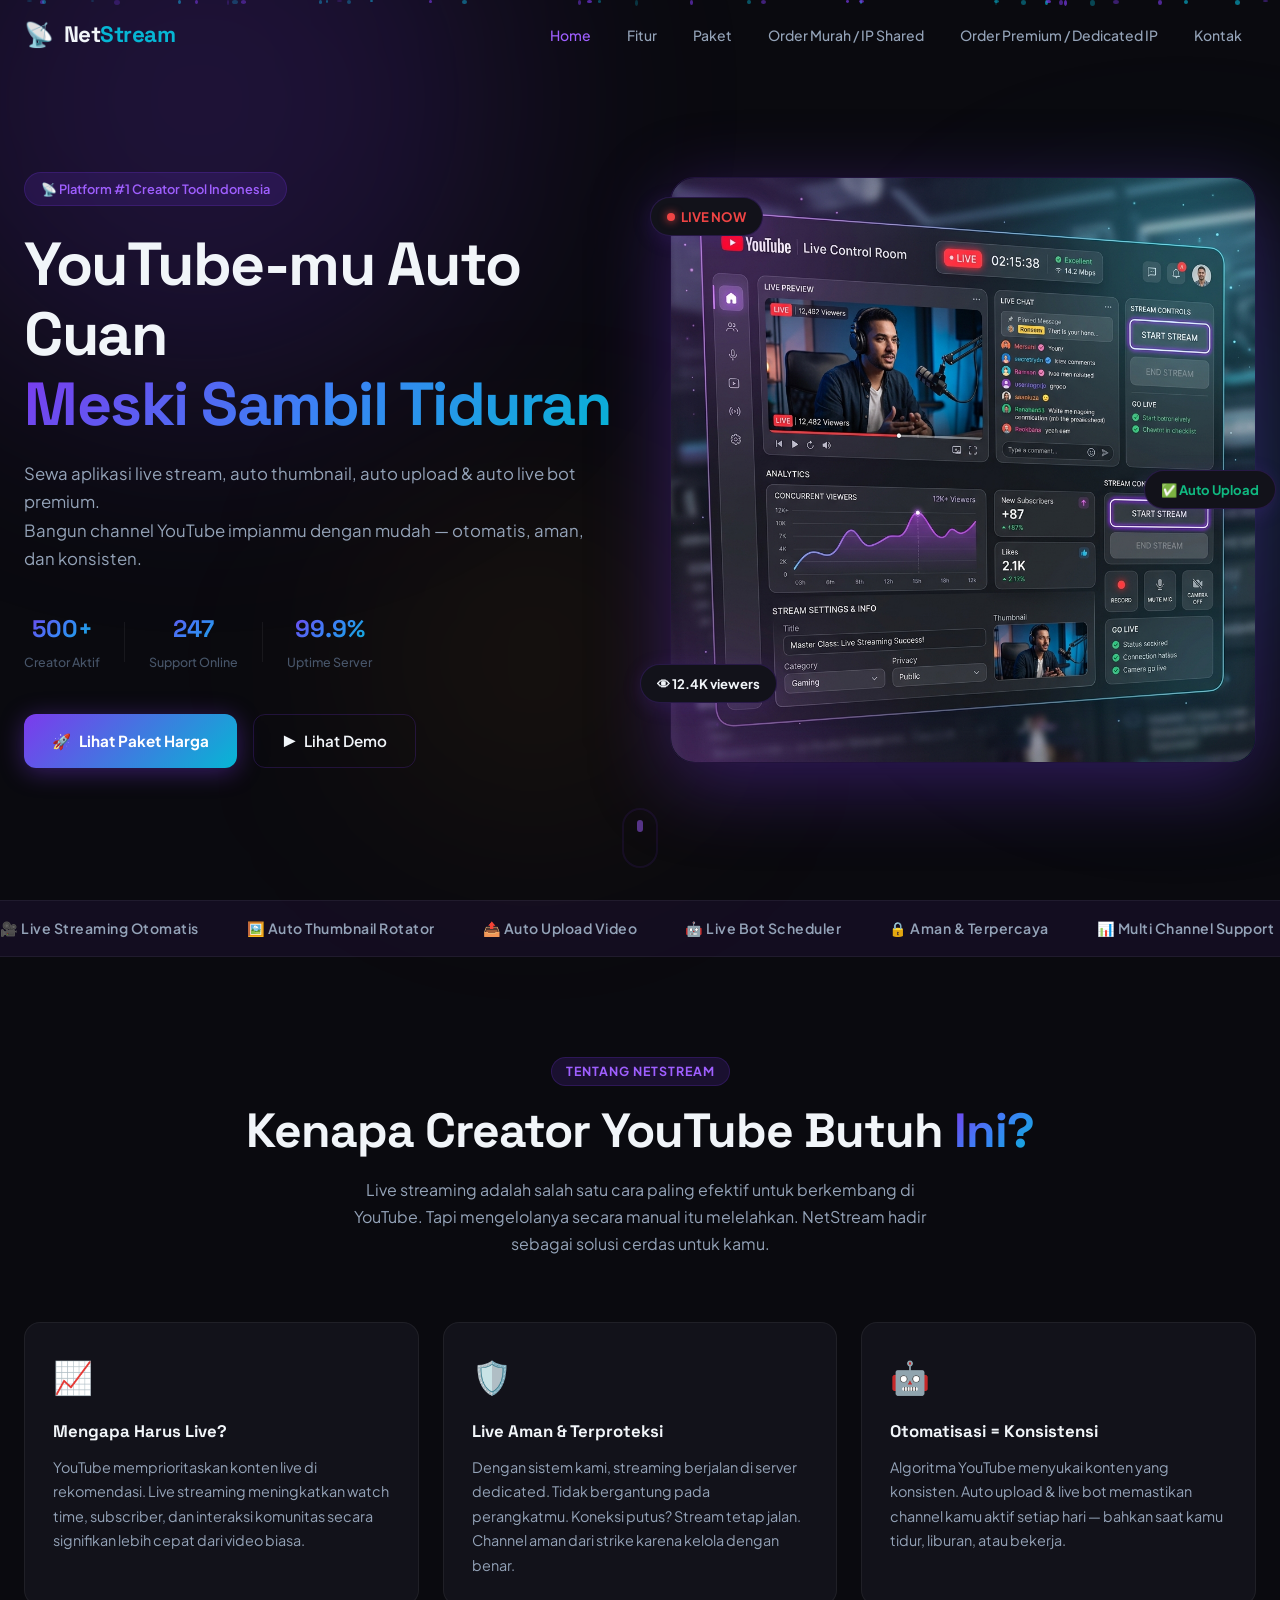
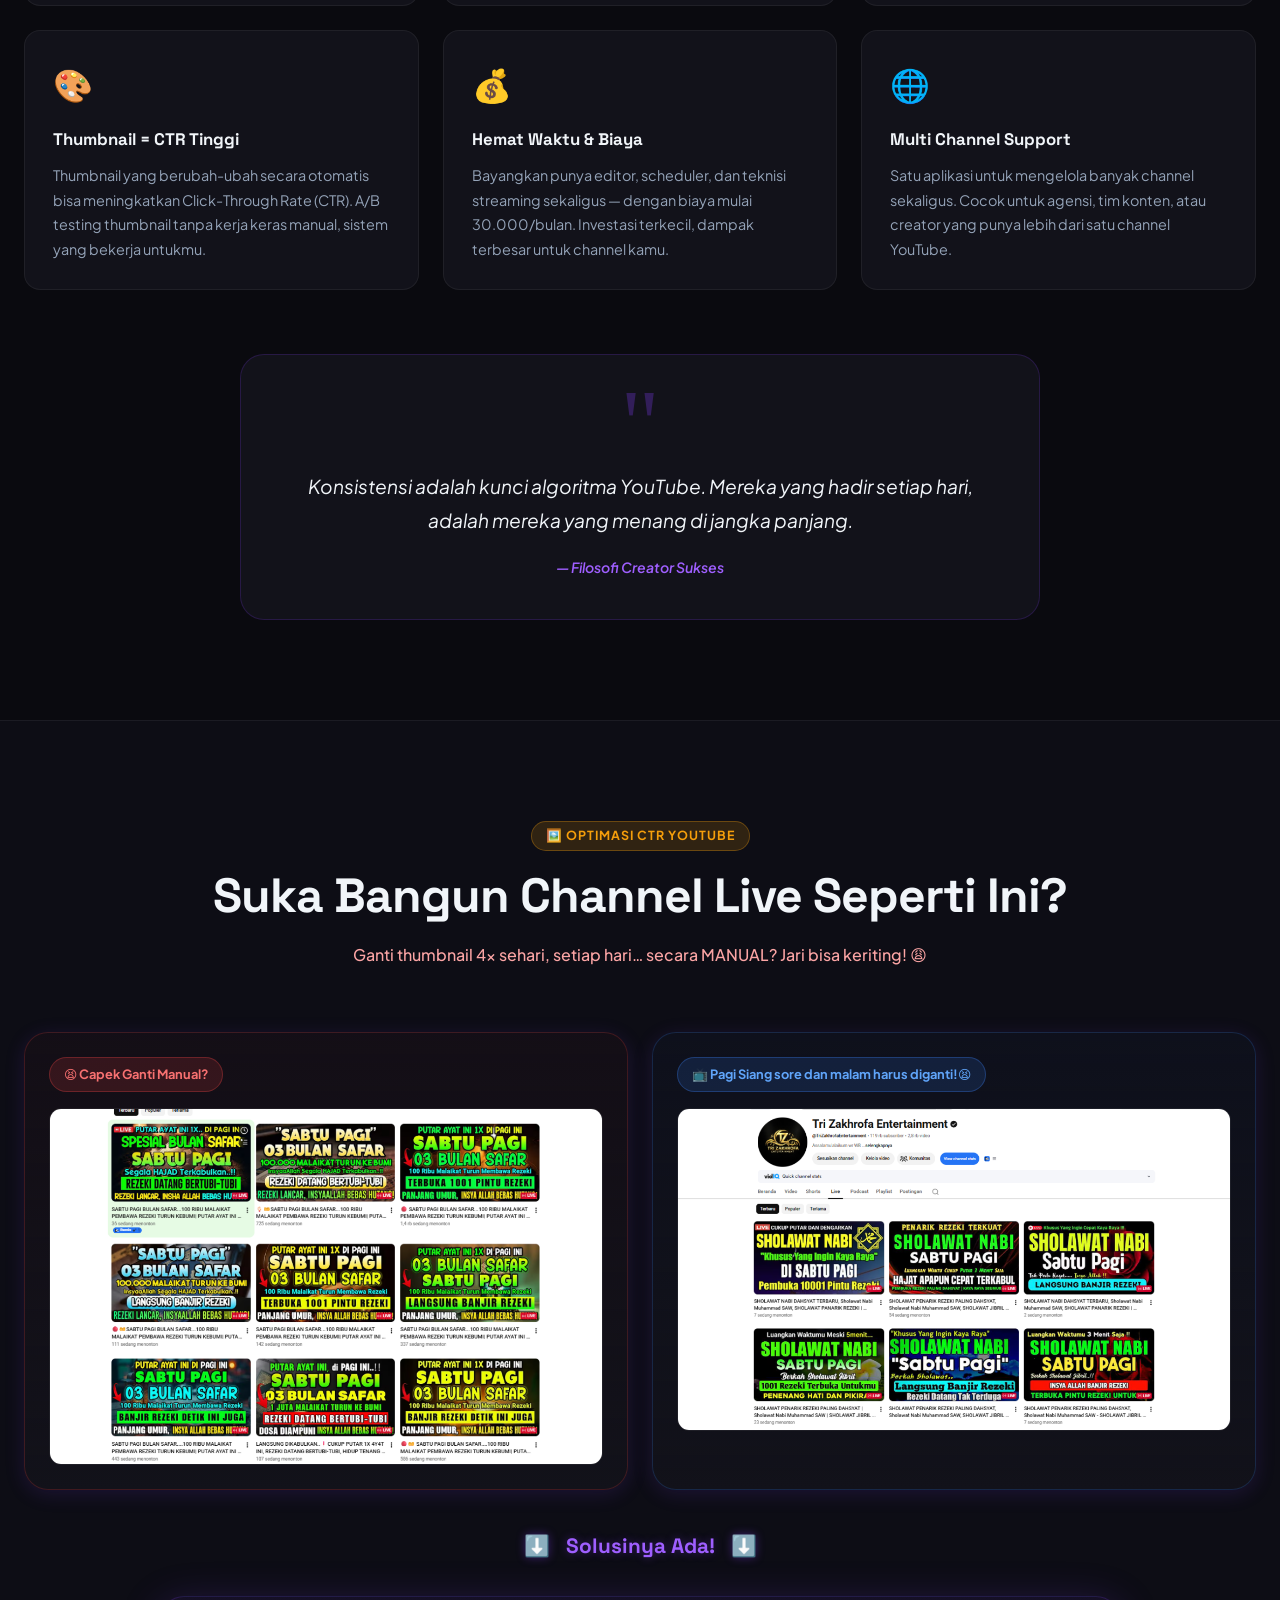
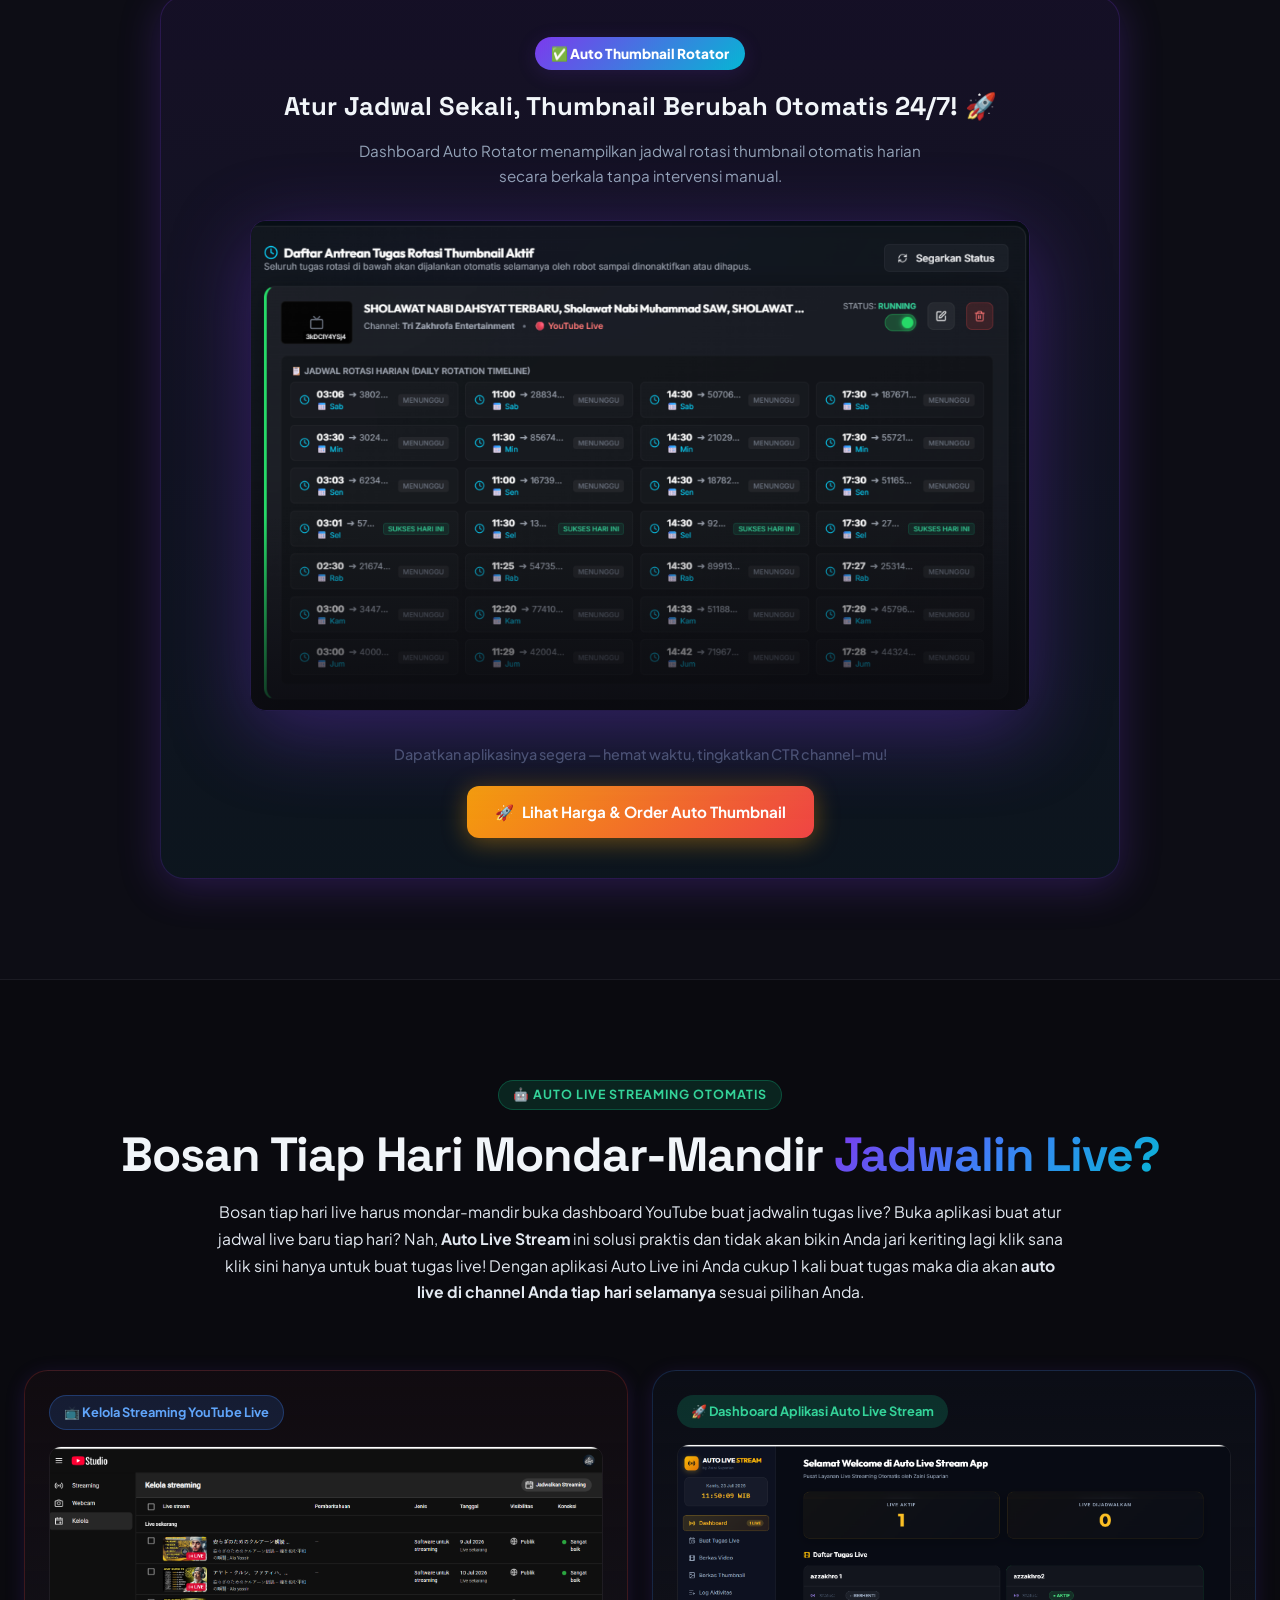
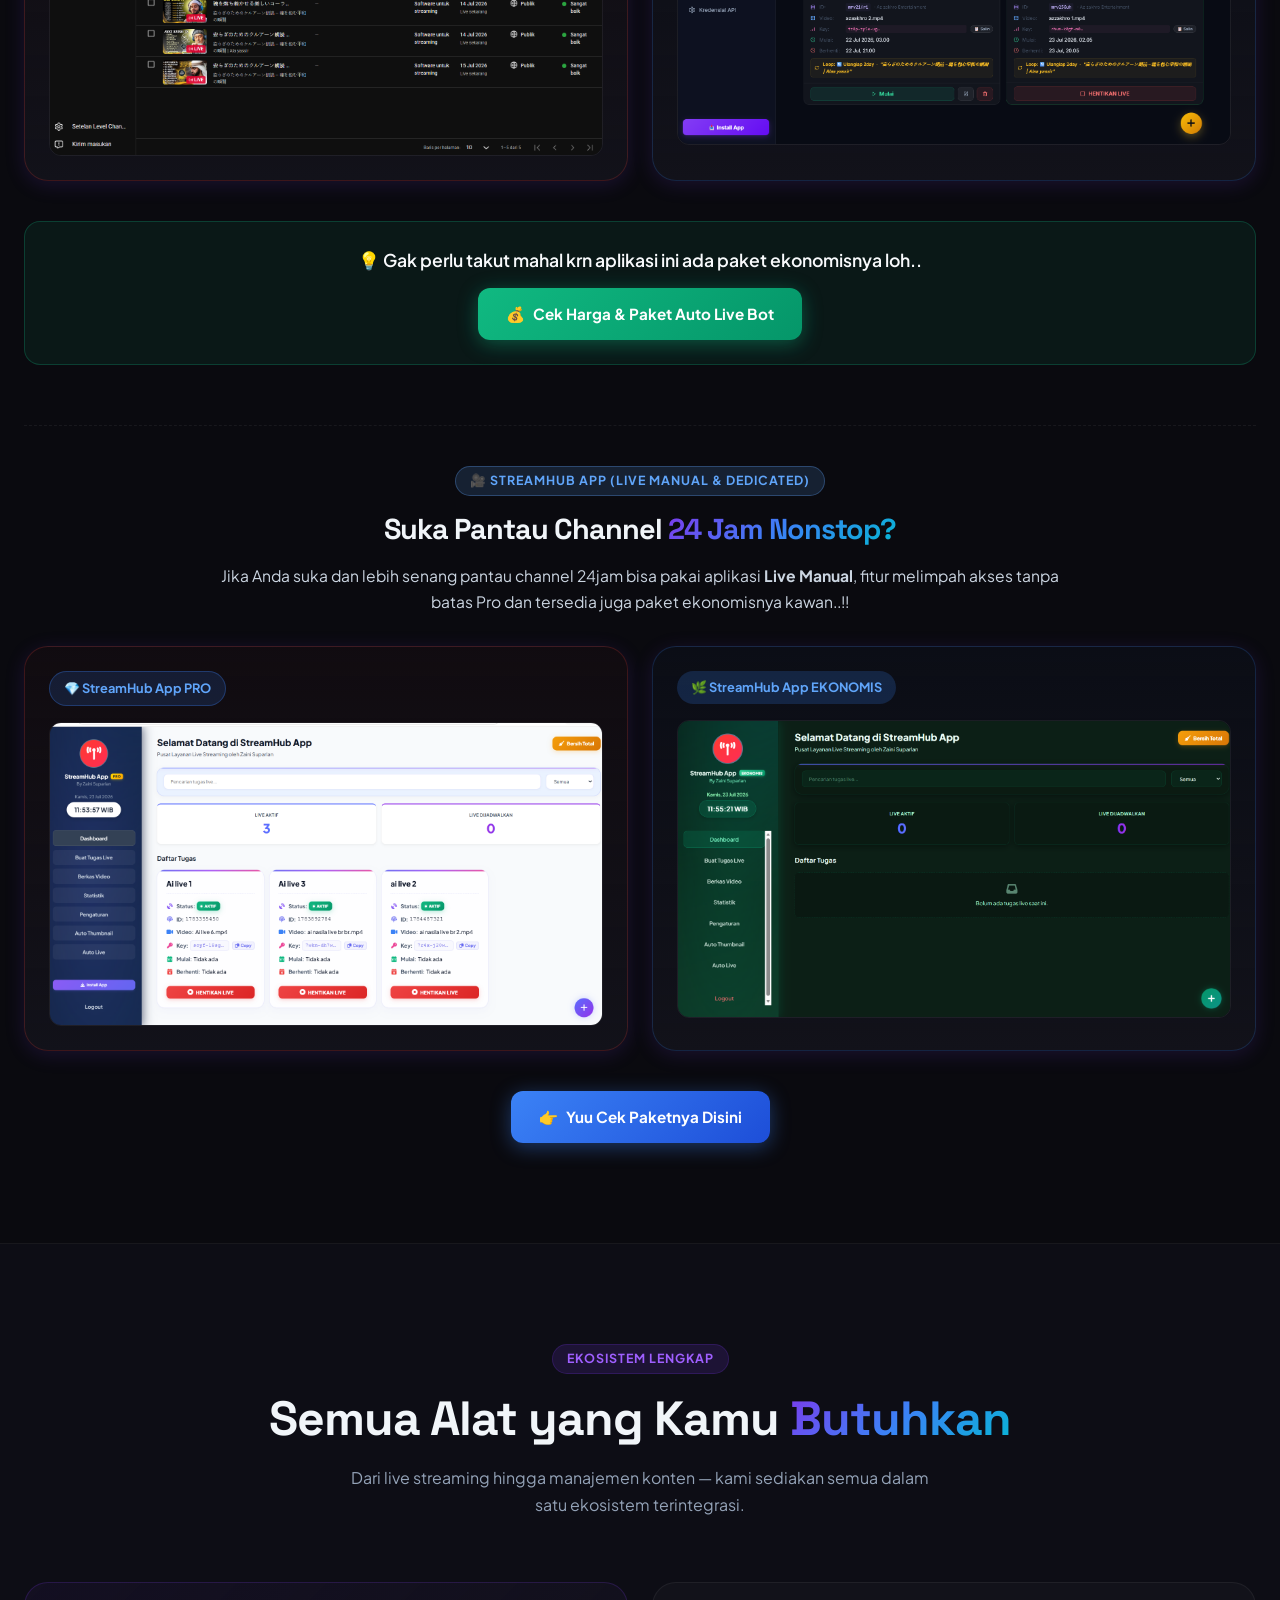
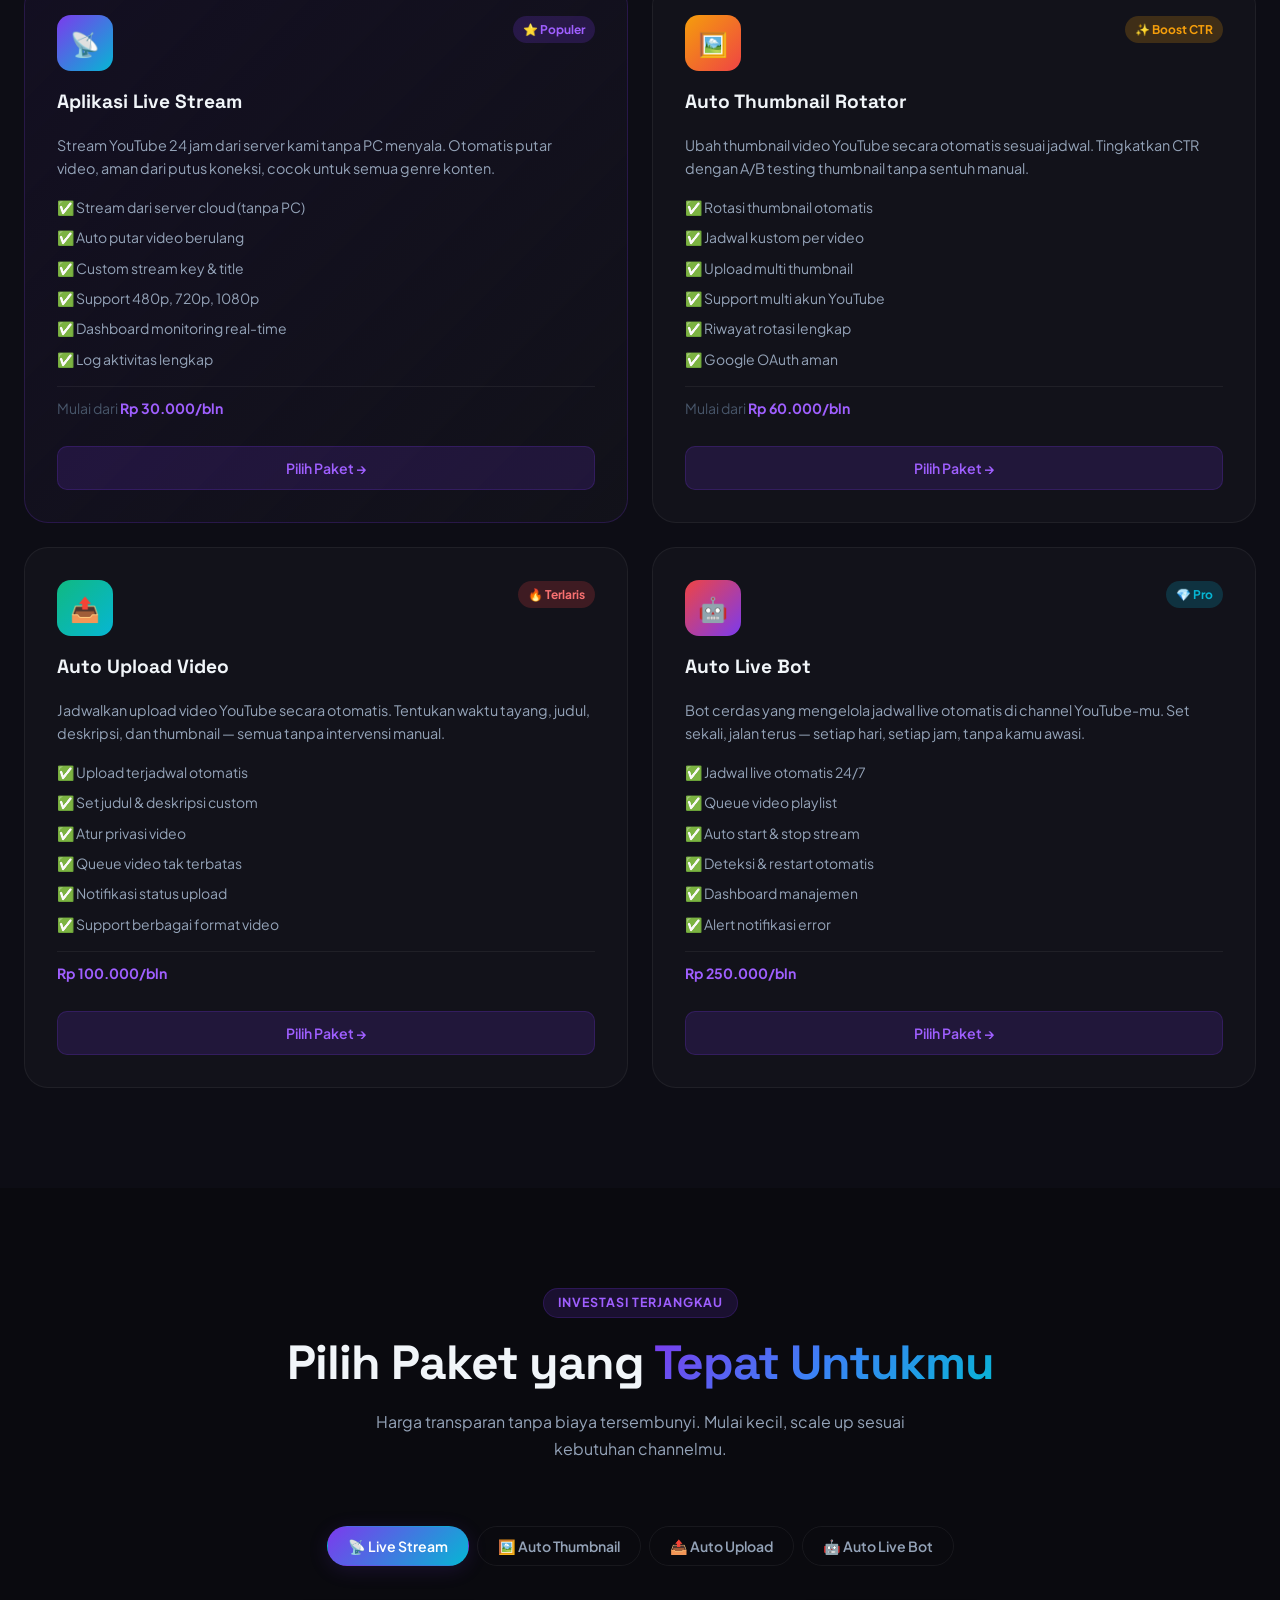
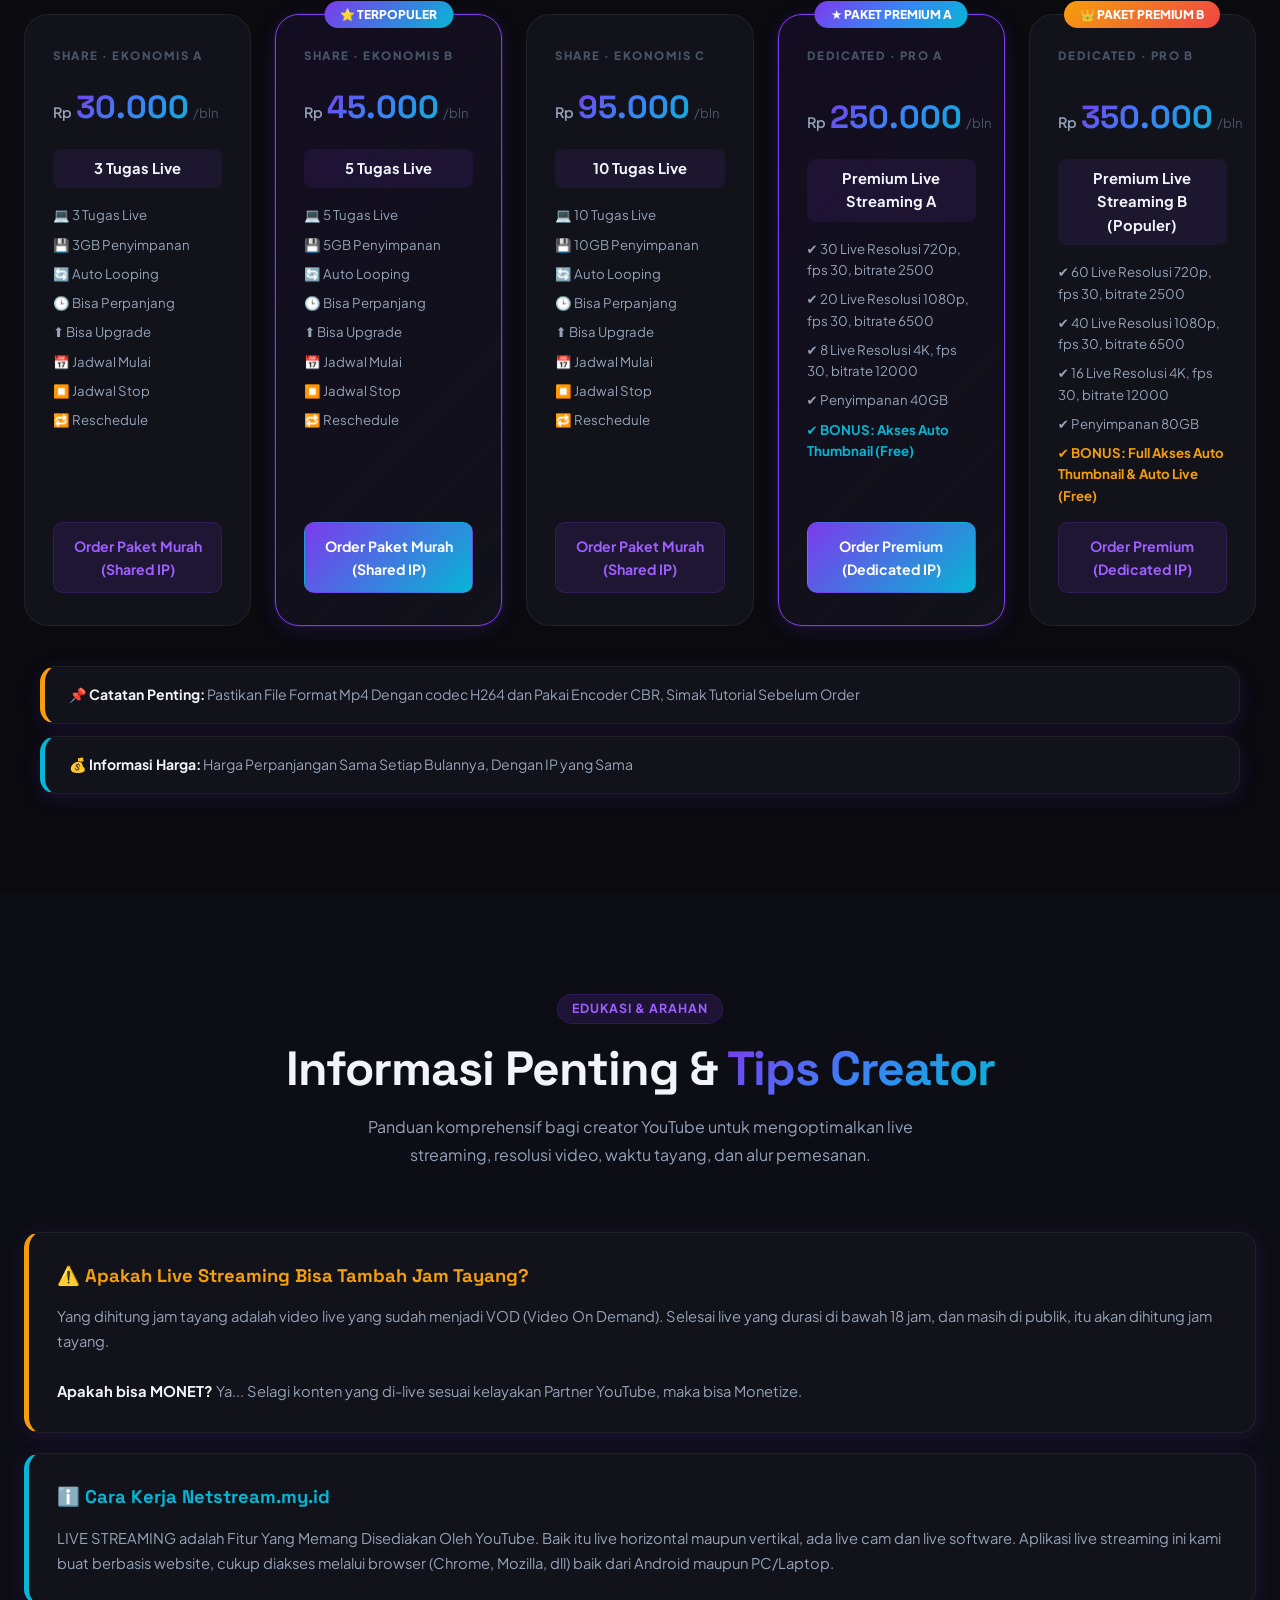
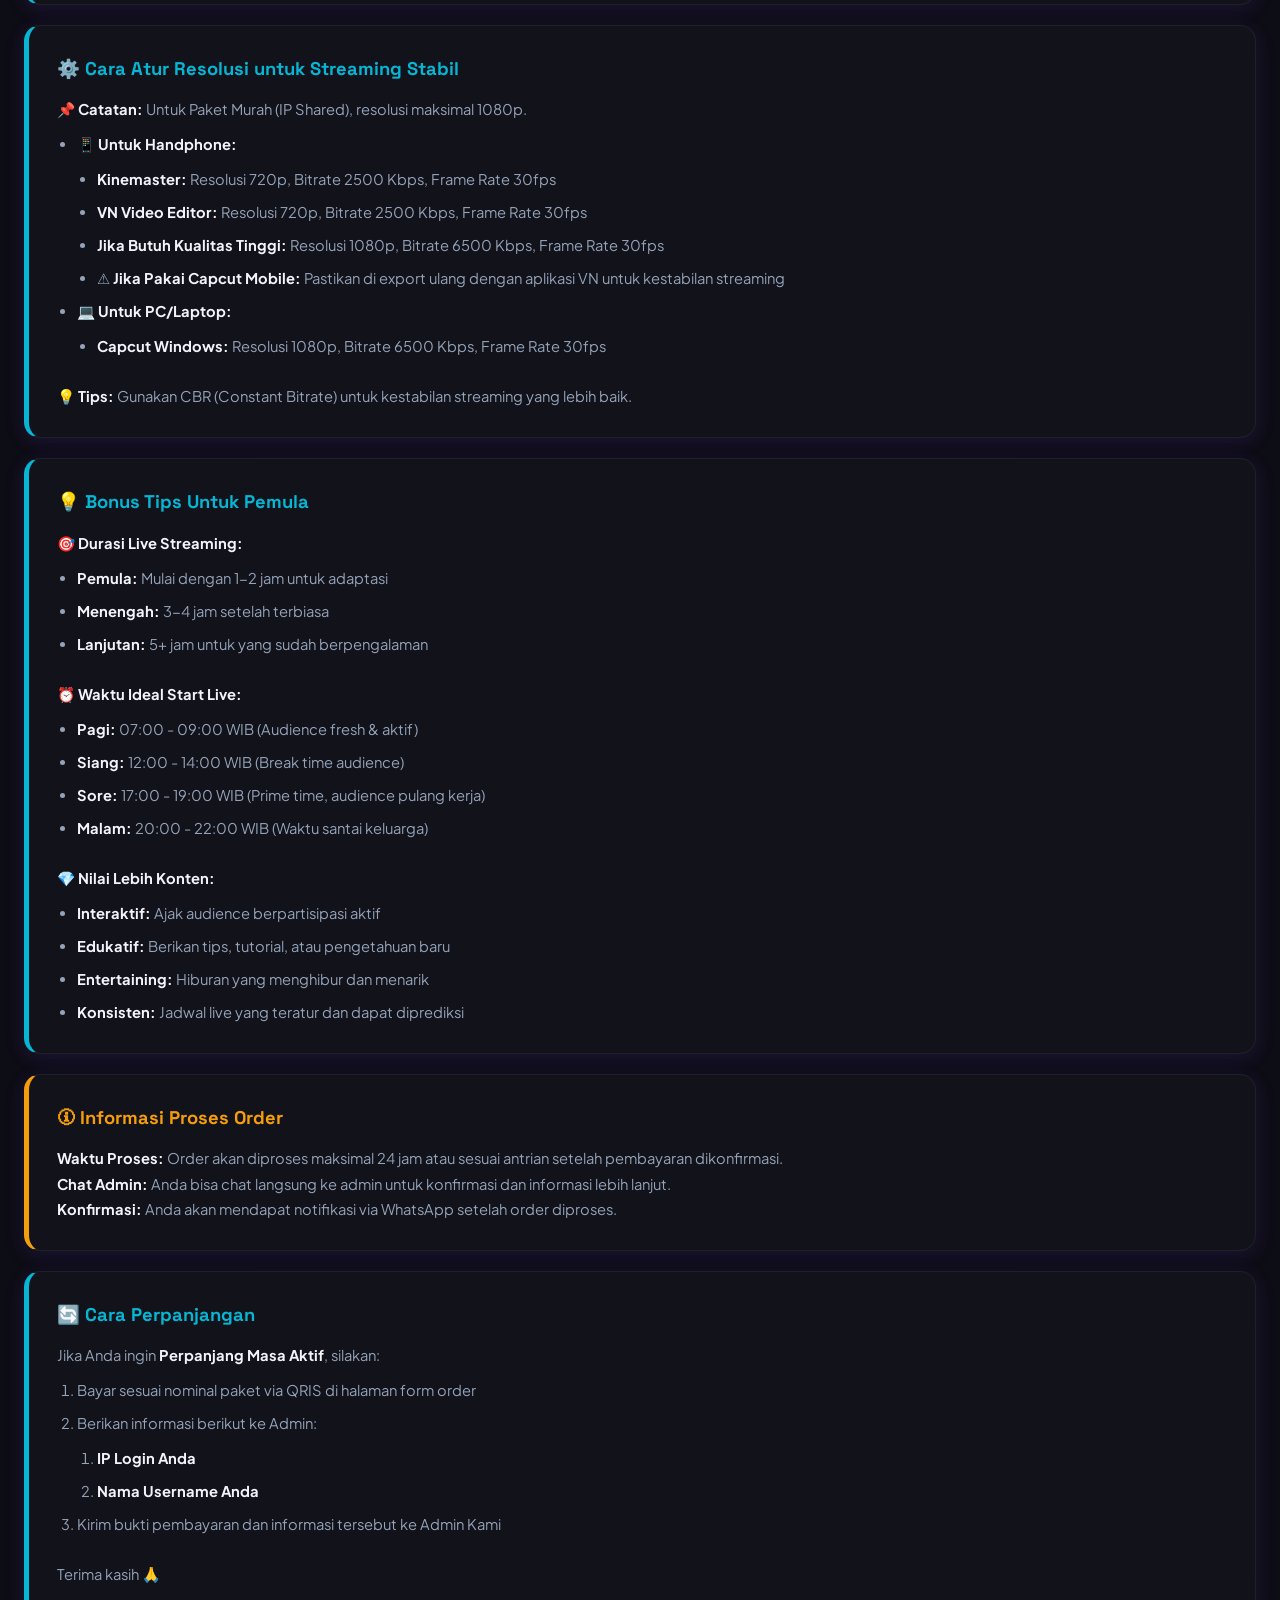
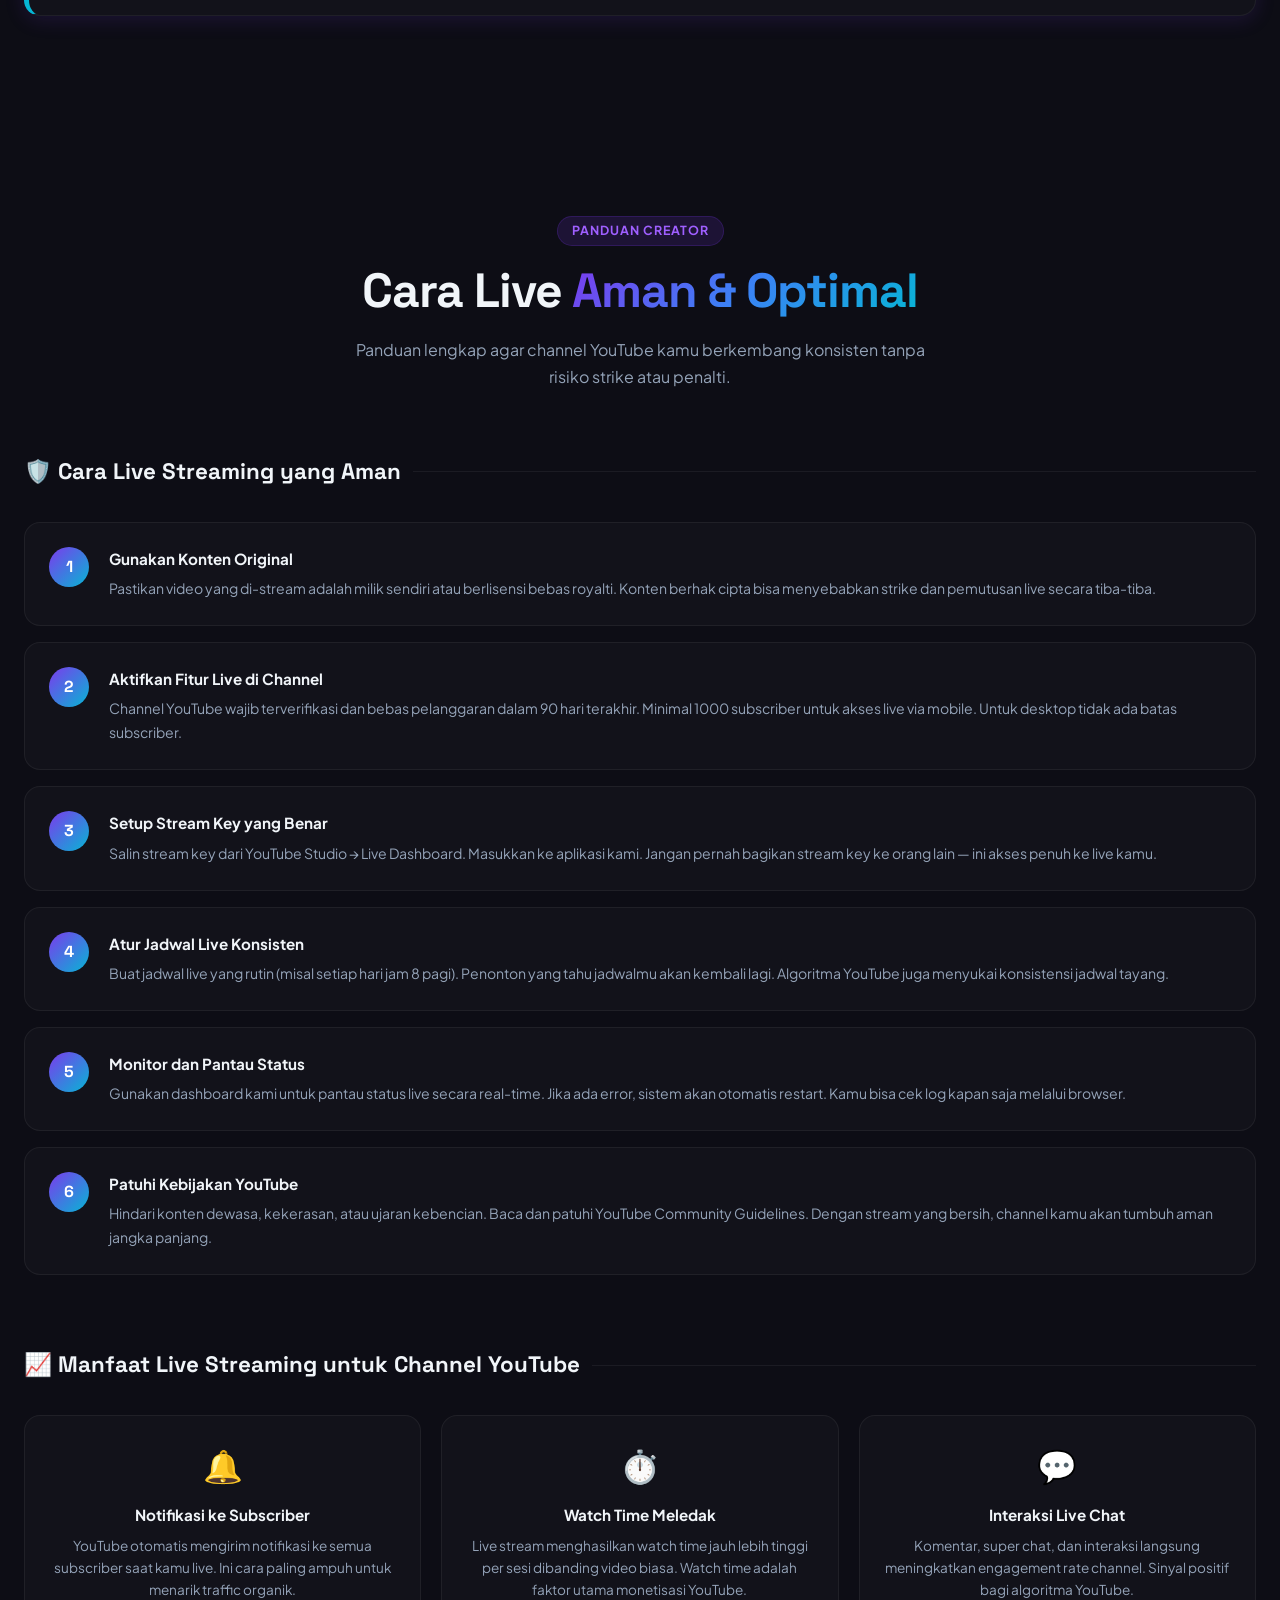
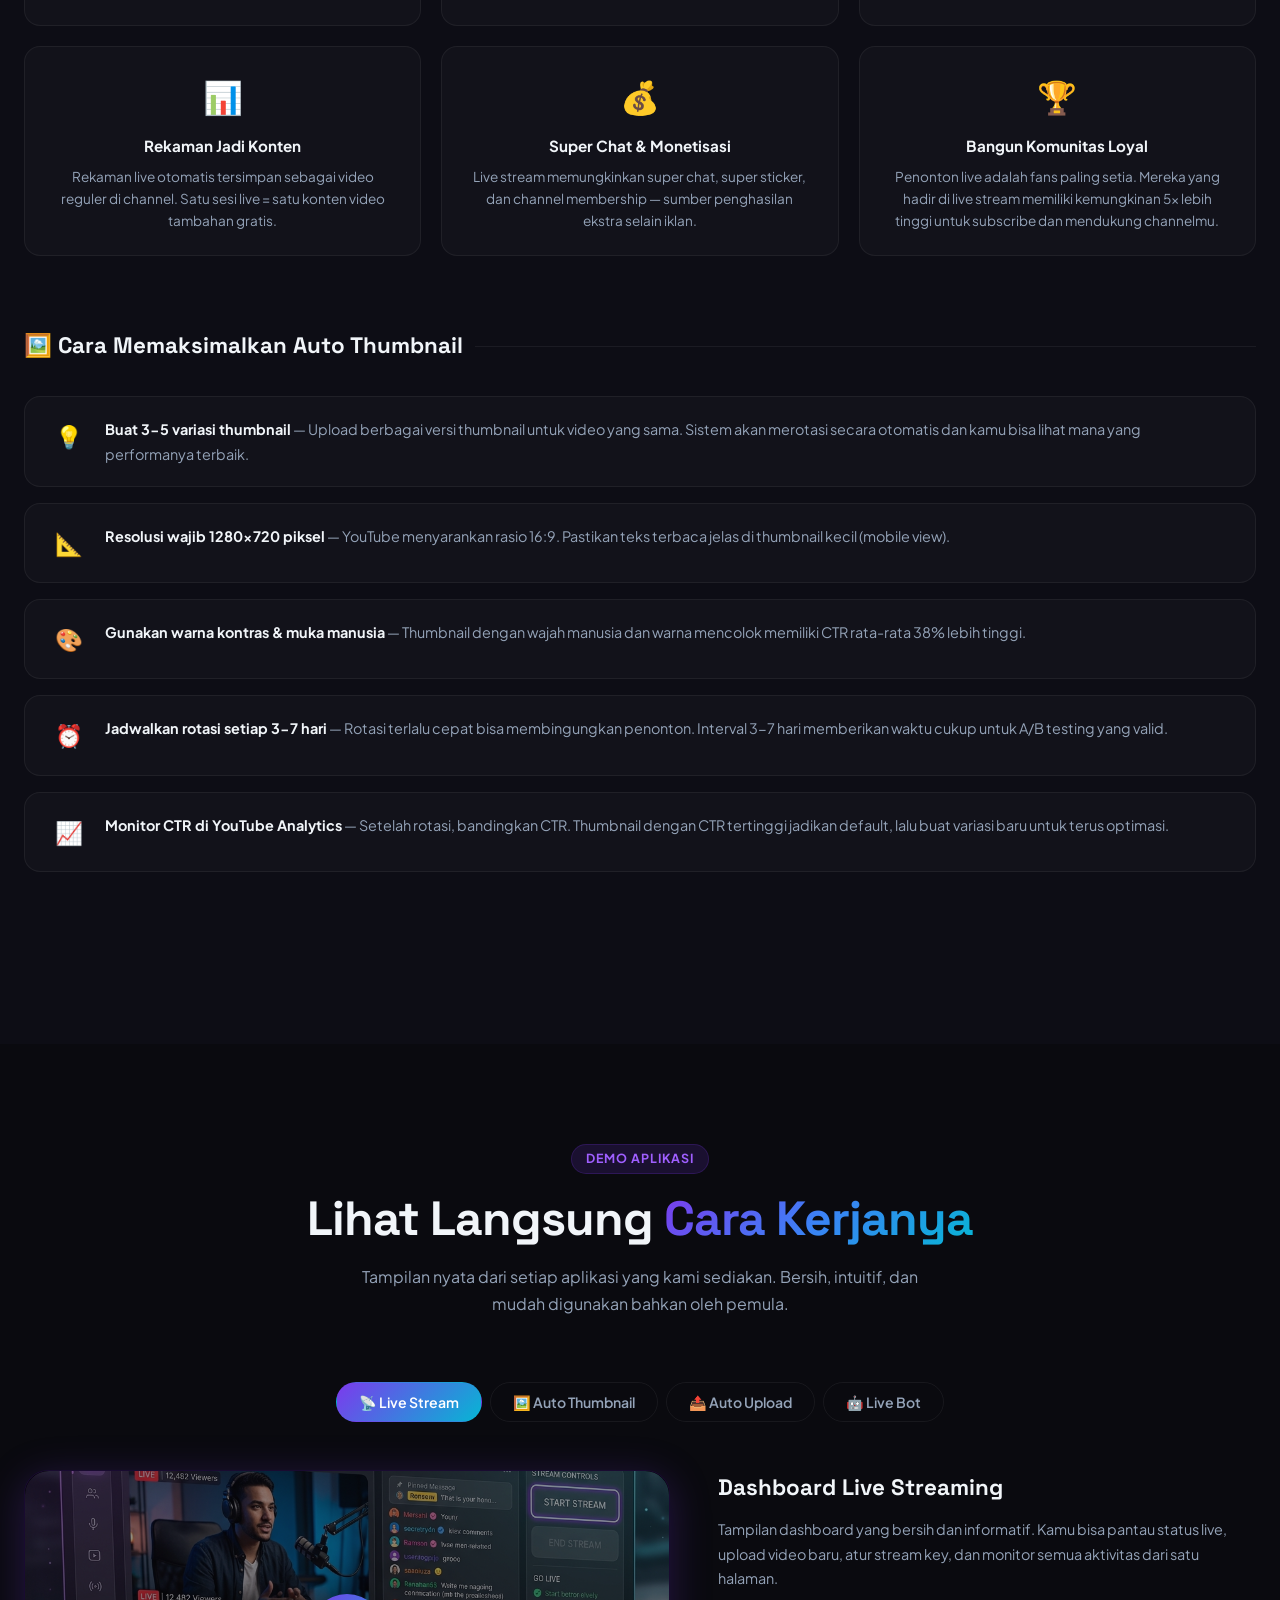
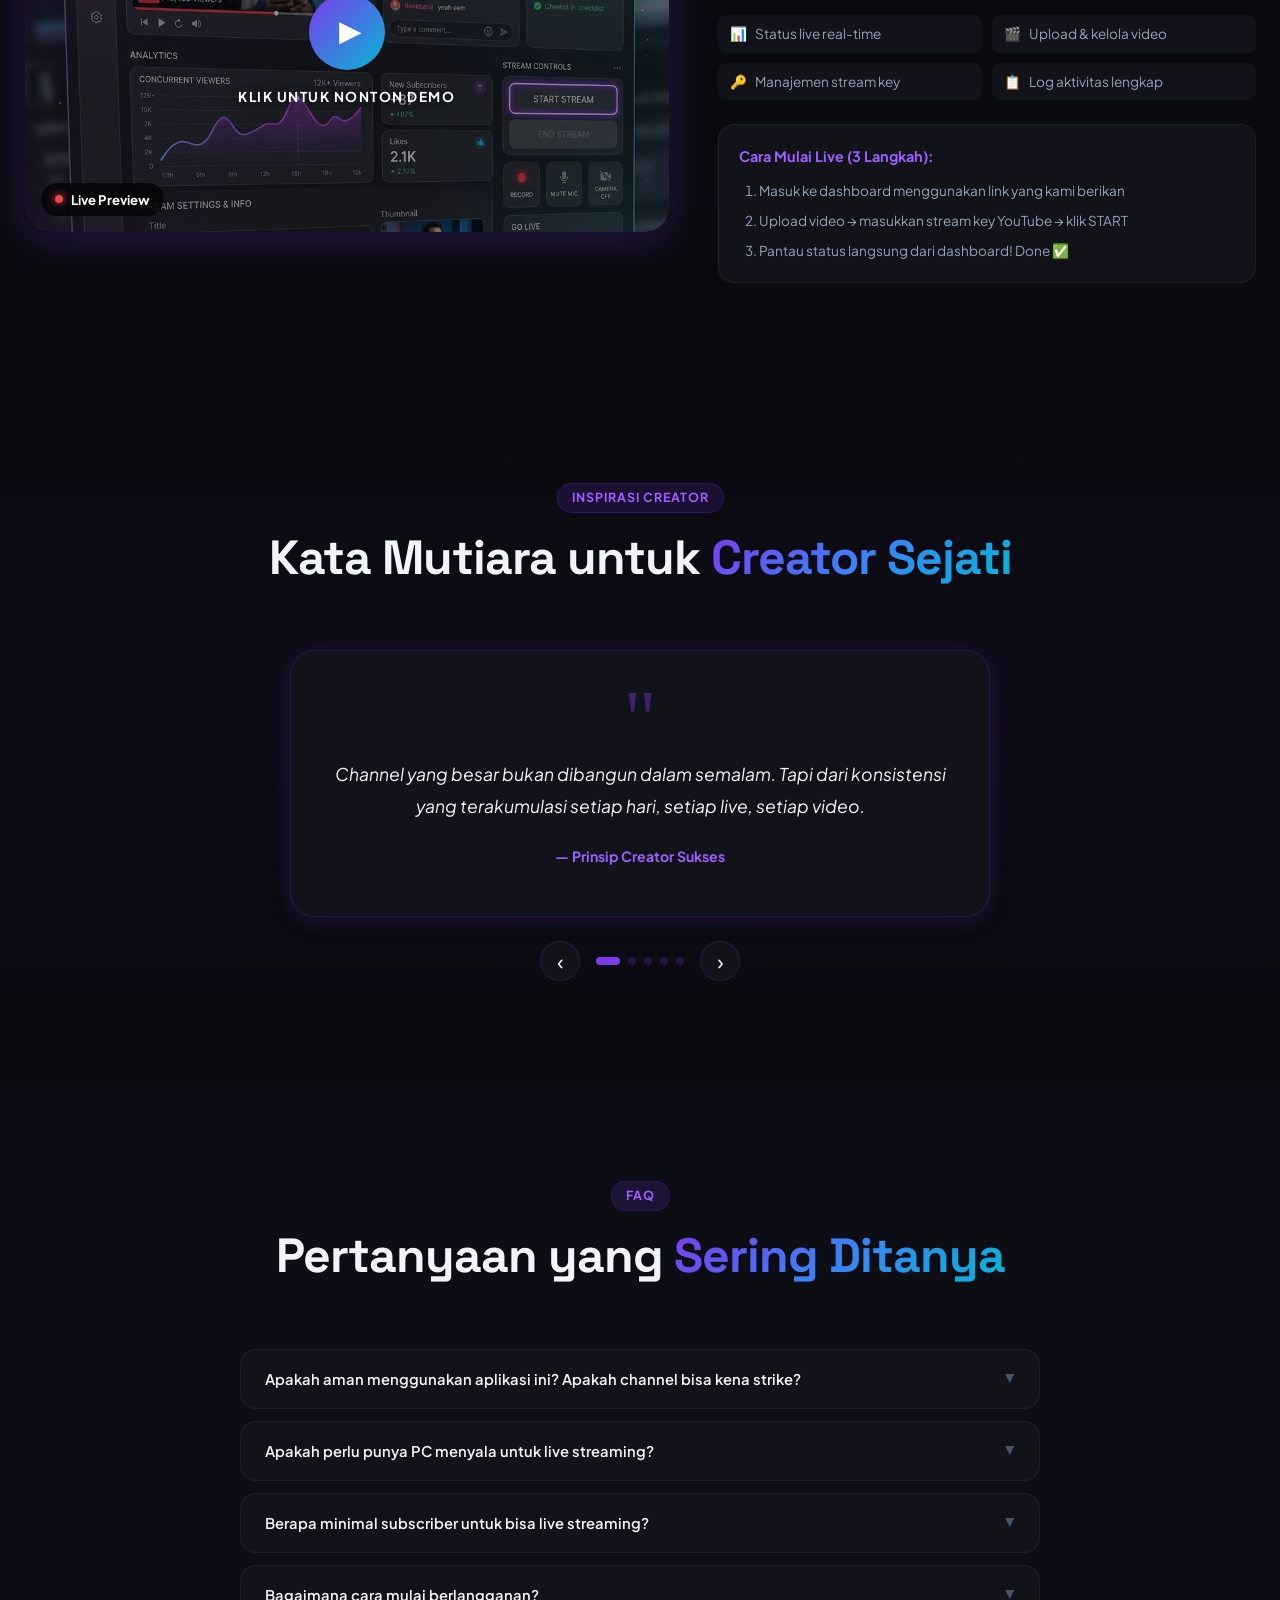
==== commit 08e5e45e: "Update foto promo asli" ====
--- a/index.html
+++ b/index.html
@@ -289,14 +289,14 @@
       <div class="promo-grid" style="grid-template-columns: repeat(auto-fit, minmax(320px, 1fr)); gap: 24px;">
         <div class="promo-card problem-card">
           <div class="promo-card-badge badge-blue">📺 Kelola Streaming YouTube Live</div>
-          <img src="assets/channel_streams.png" alt="Kelola Streaming YouTube Live"
+          <img src="assets/autolive_yt_studio.png" alt="Kelola Streaming YouTube Live"
             style="width: 100%; border-radius: 12px; border: 1px solid var(--border-subtle); display: block;" />
         </div>
         <div class="promo-card channel-card">
           <div class="promo-card-badge badge-green" style="background: rgba(16,185,129,0.2); color: #34d399; border-color: rgba(16,185,129,0.4);">
             🚀 Dashboard Aplikasi Auto Live Stream
           </div>
-          <img src="assets/auto_live_bot_demo.png" alt="Dashboard Aplikasi Auto Live Stream"
+          <img src="assets/autolive_app_dashboard.png" alt="Dashboard Aplikasi Auto Live Stream"
             style="width: 100%; border-radius: 12px; border: 1px solid var(--border-subtle); display: block;" />
         </div>
       </div>
@@ -328,14 +328,14 @@
         <div class="promo-grid" style="grid-template-columns: repeat(auto-fit, minmax(320px, 1fr)); gap: 24px;">
           <div class="promo-card problem-card">
             <div class="promo-card-badge badge-blue">💎 StreamHub App PRO</div>
-            <img src="assets/hero_dashboard.png" alt="StreamHub App PRO Dashboard"
+            <img src="assets/streamhub_pro_dashboard.png" alt="StreamHub App PRO Dashboard"
               style="width: 100%; border-radius: 12px; border: 1px solid var(--border-subtle); display: block;" />
           </div>
           <div class="promo-card channel-card">
             <div class="promo-card-badge badge-green" style="background: rgba(59,130,246,0.2); color: #60a5fa; border-color: rgba(59,130,246,0.4);">
               🌿 StreamHub App EKONOMIS
             </div>
-            <img src="assets/safar_streams.png" alt="StreamHub App EKONOMIS Dashboard"
+            <img src="assets/streamhub_eko_dashboard.png" alt="StreamHub App EKONOMIS Dashboard"
               style="width: 100%; border-radius: 12px; border: 1px solid var(--border-subtle); display: block;" />
           </div>
         </div>
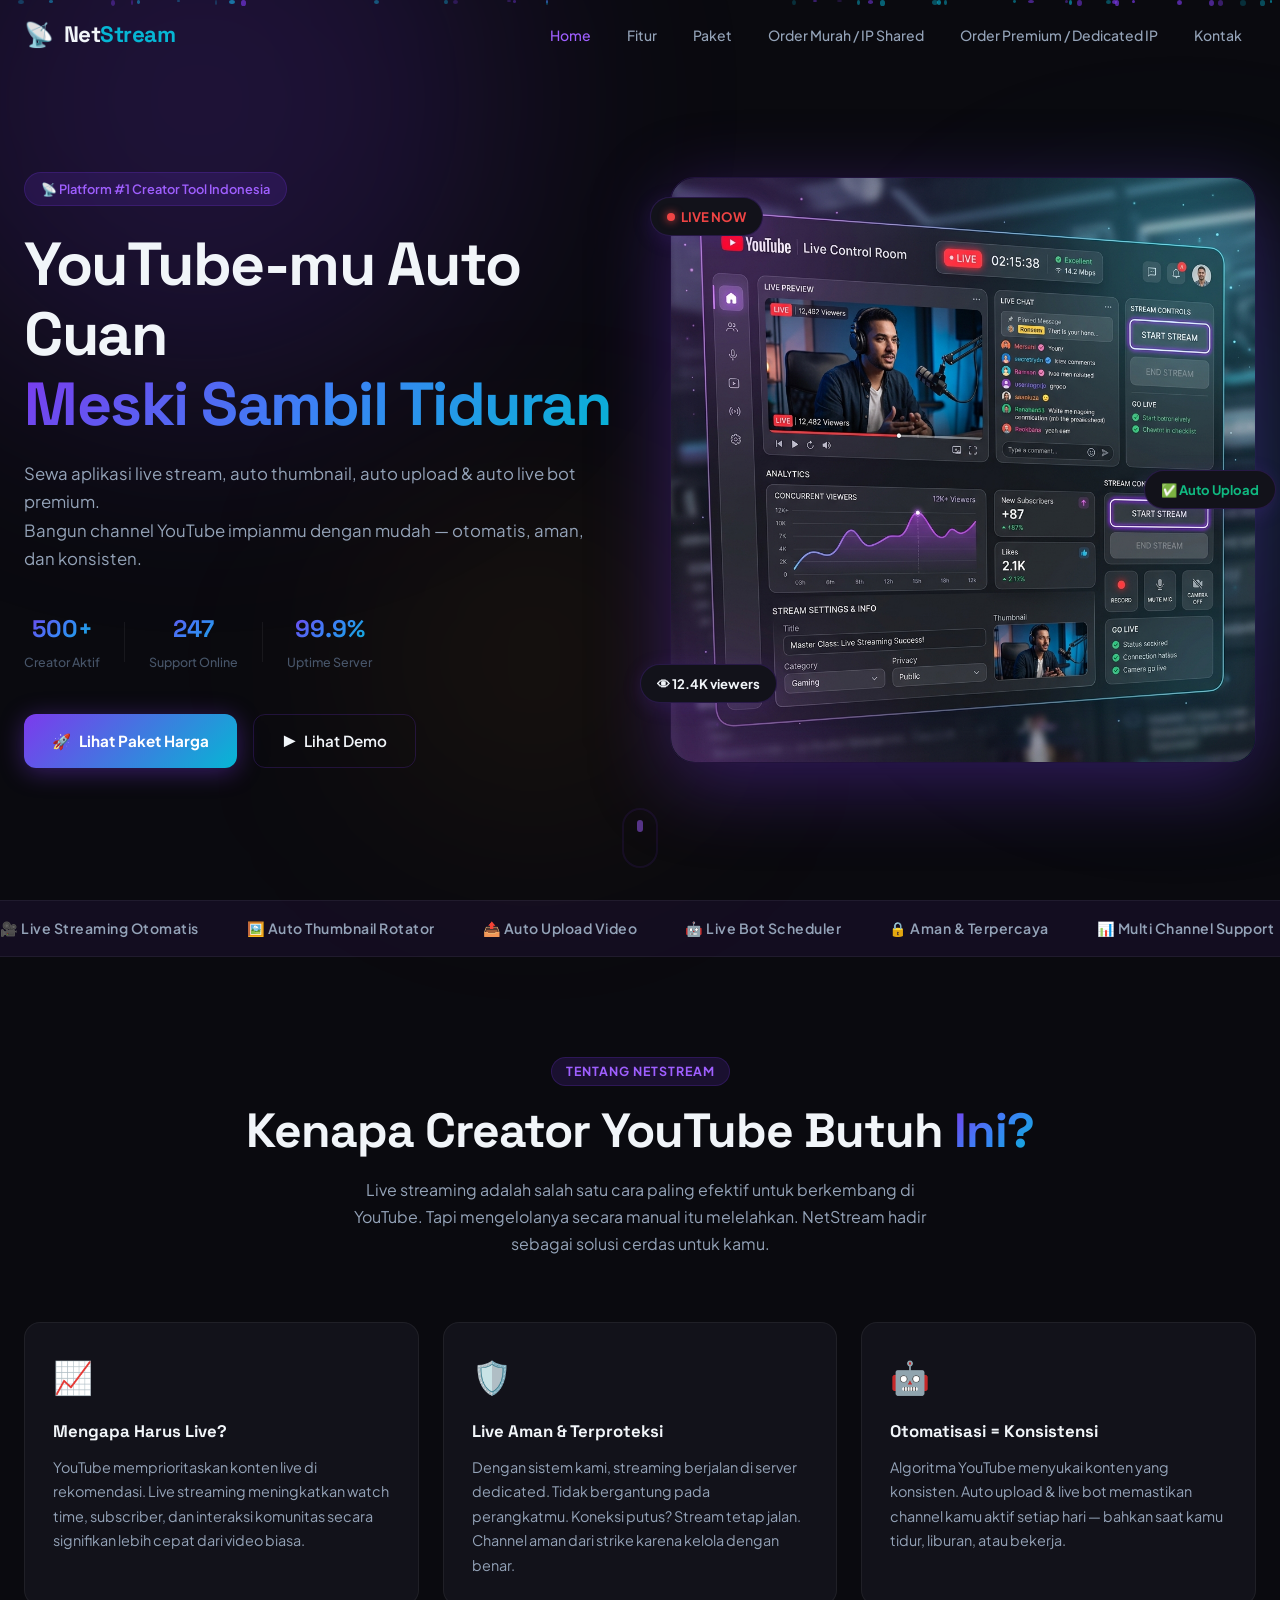
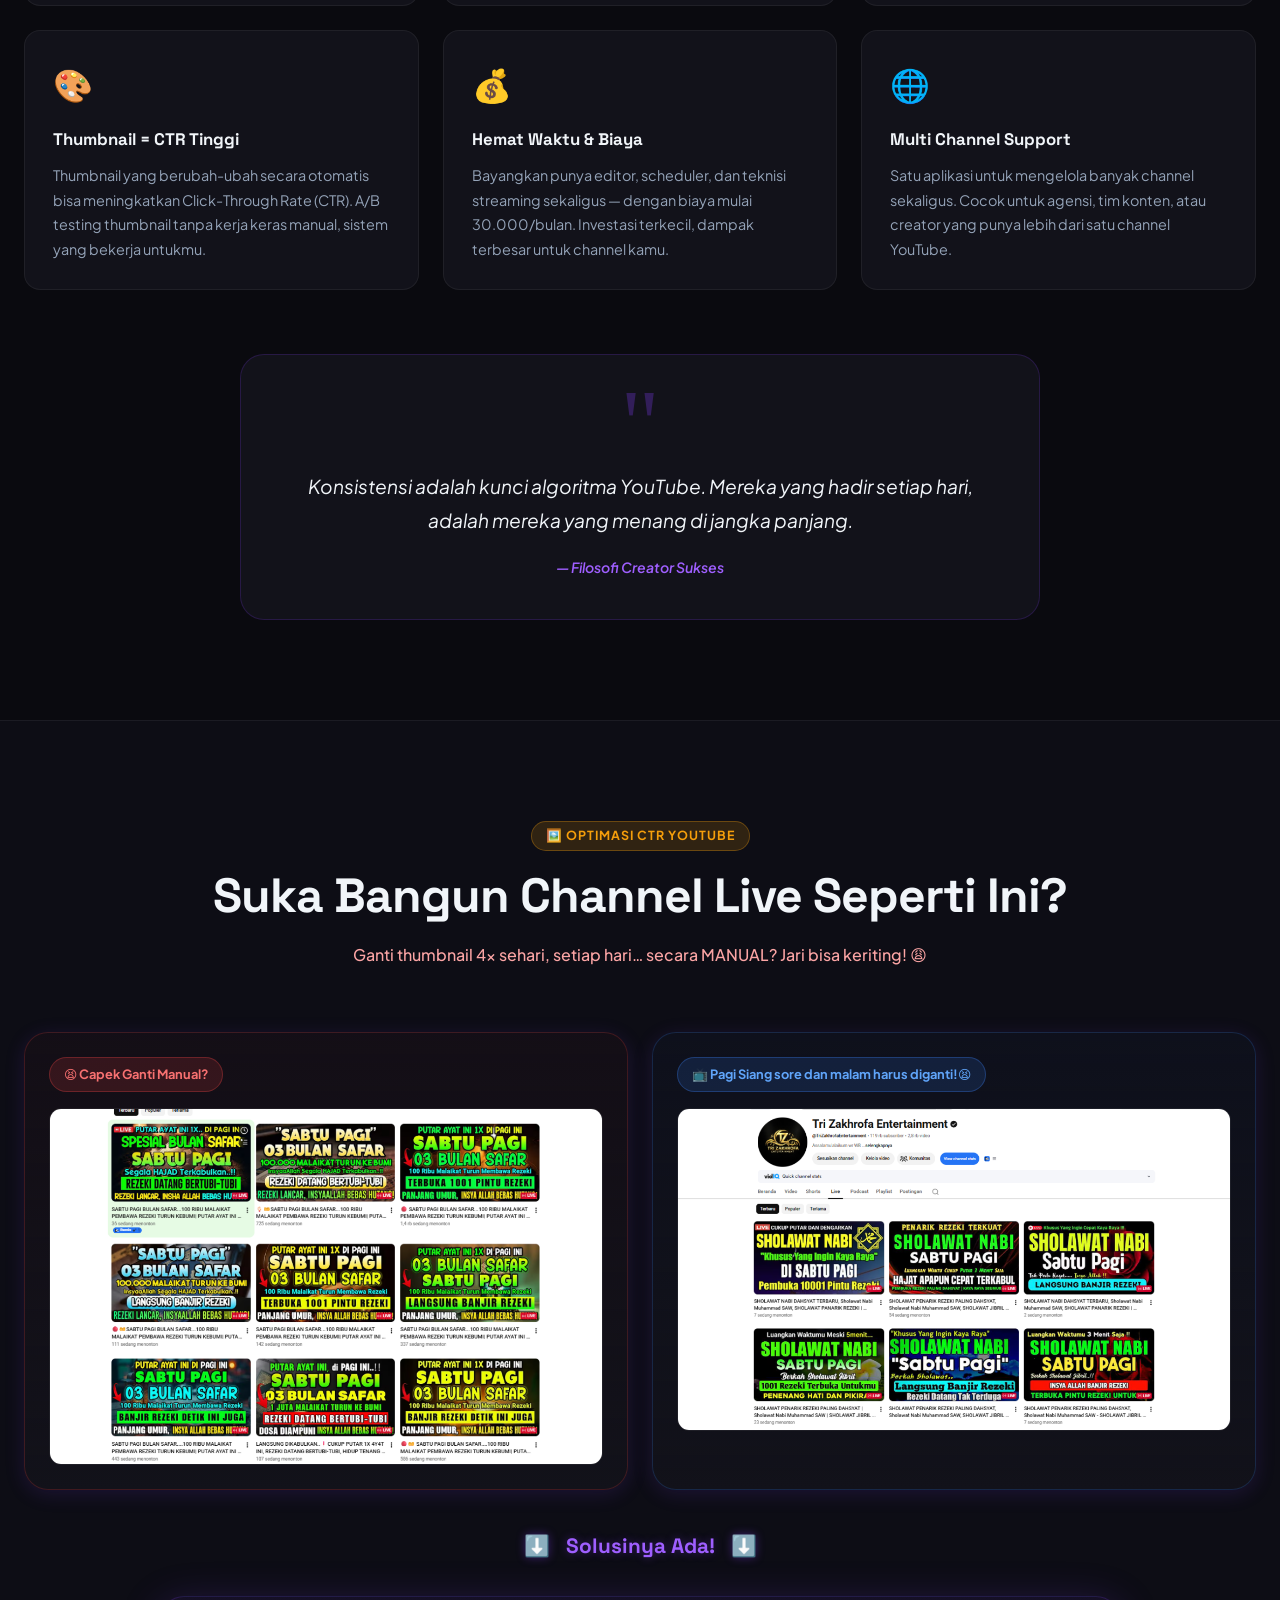
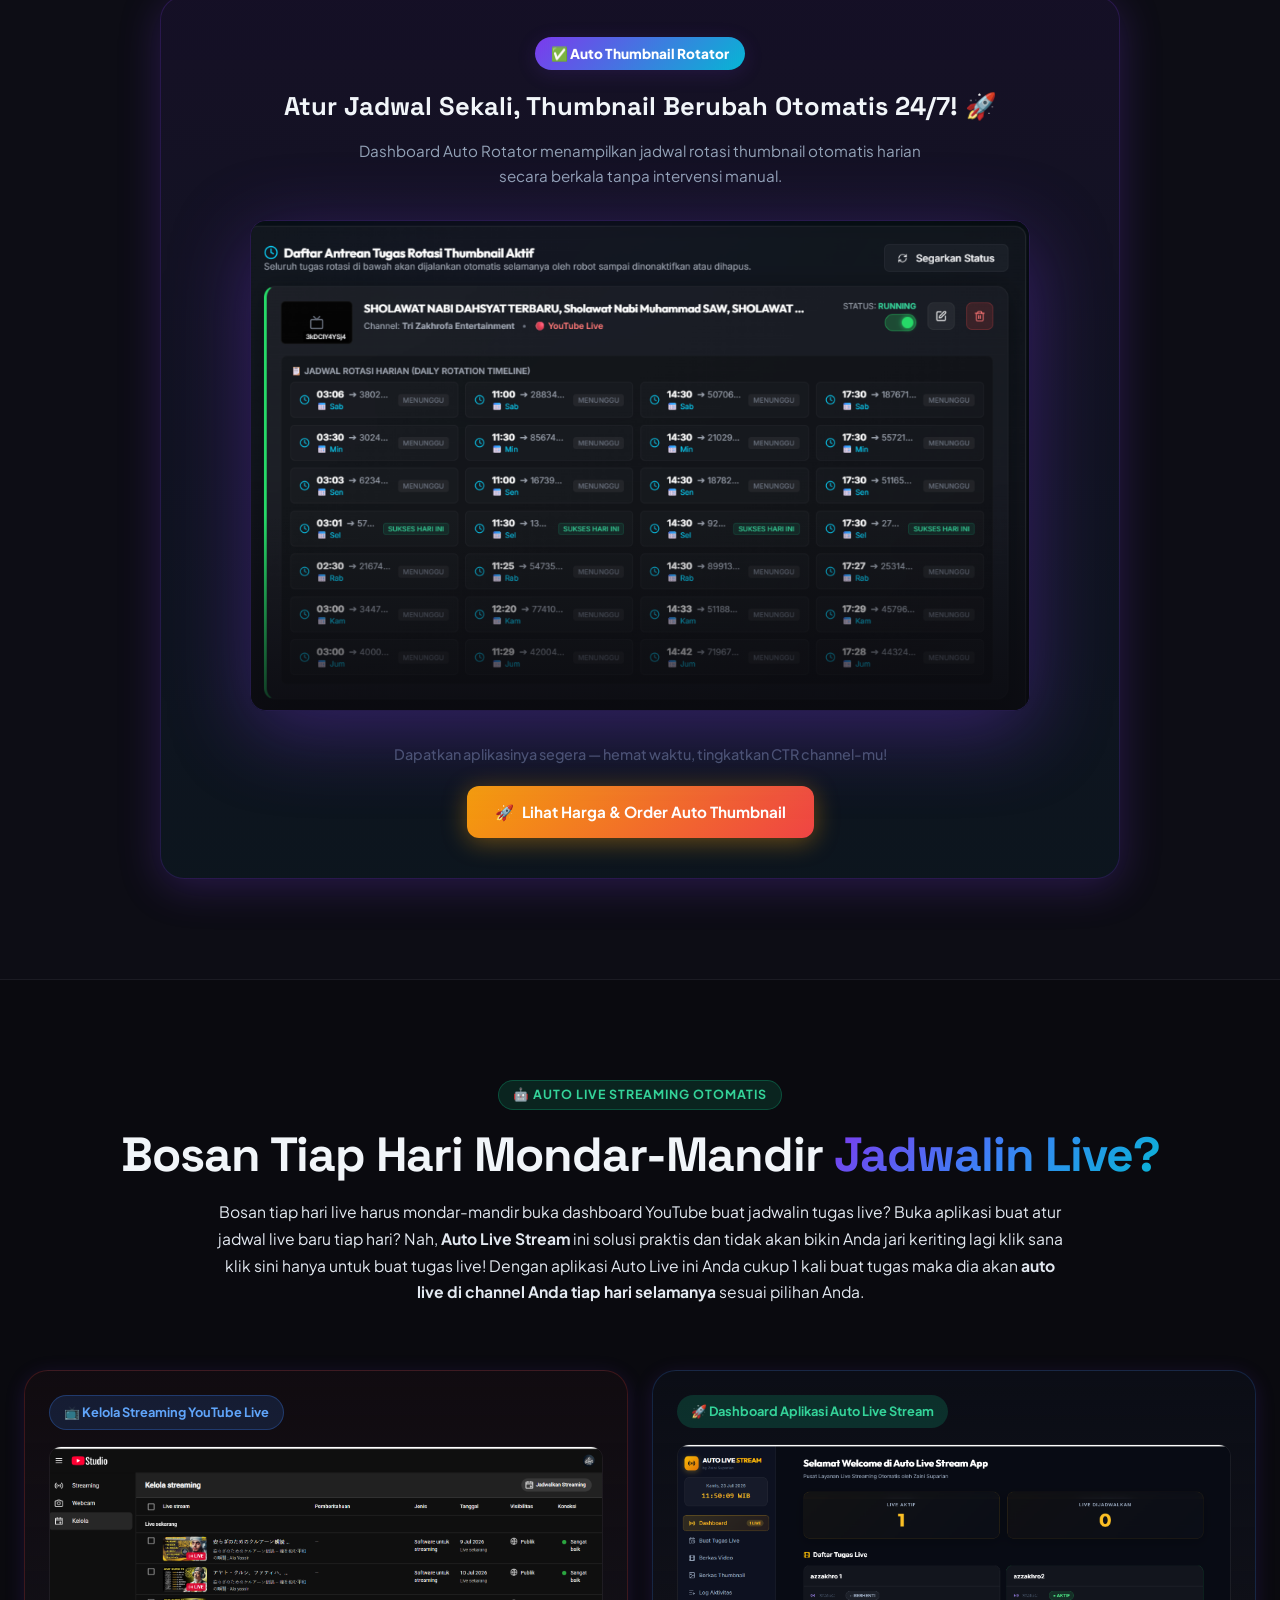
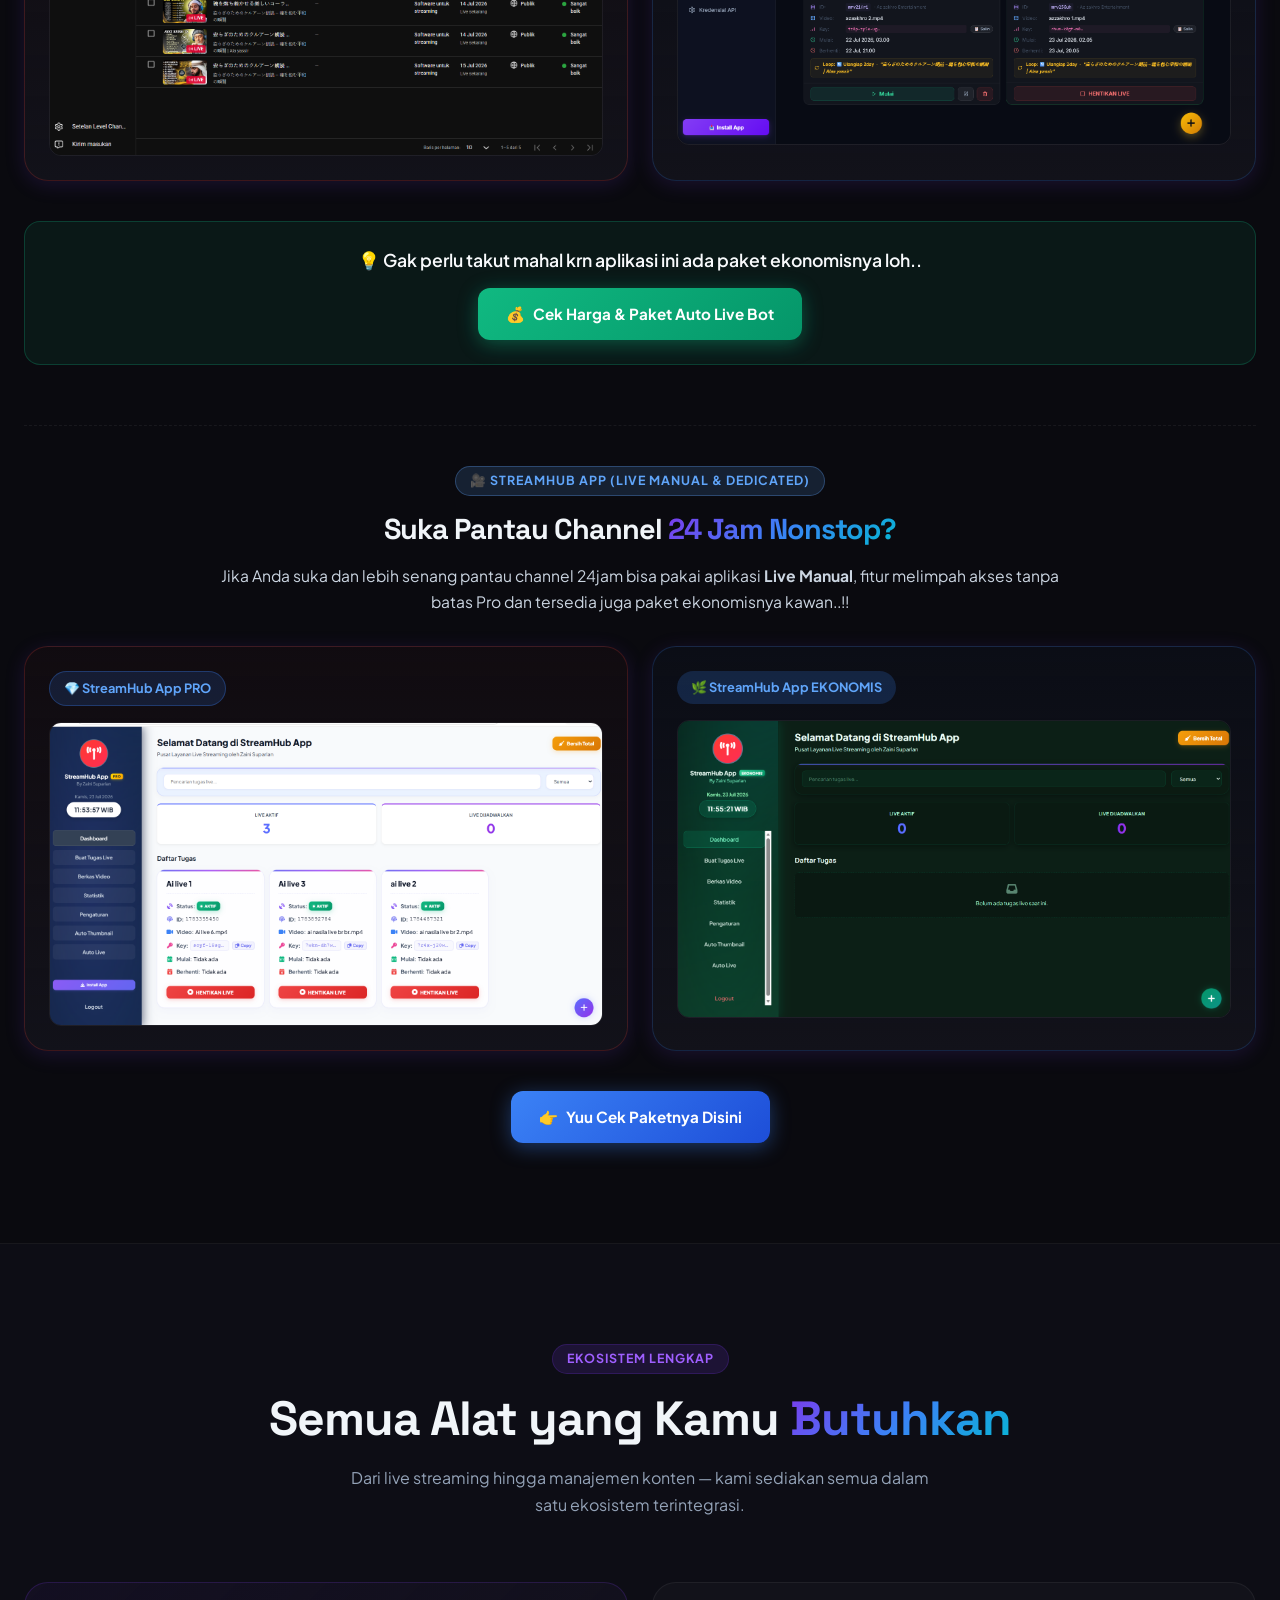
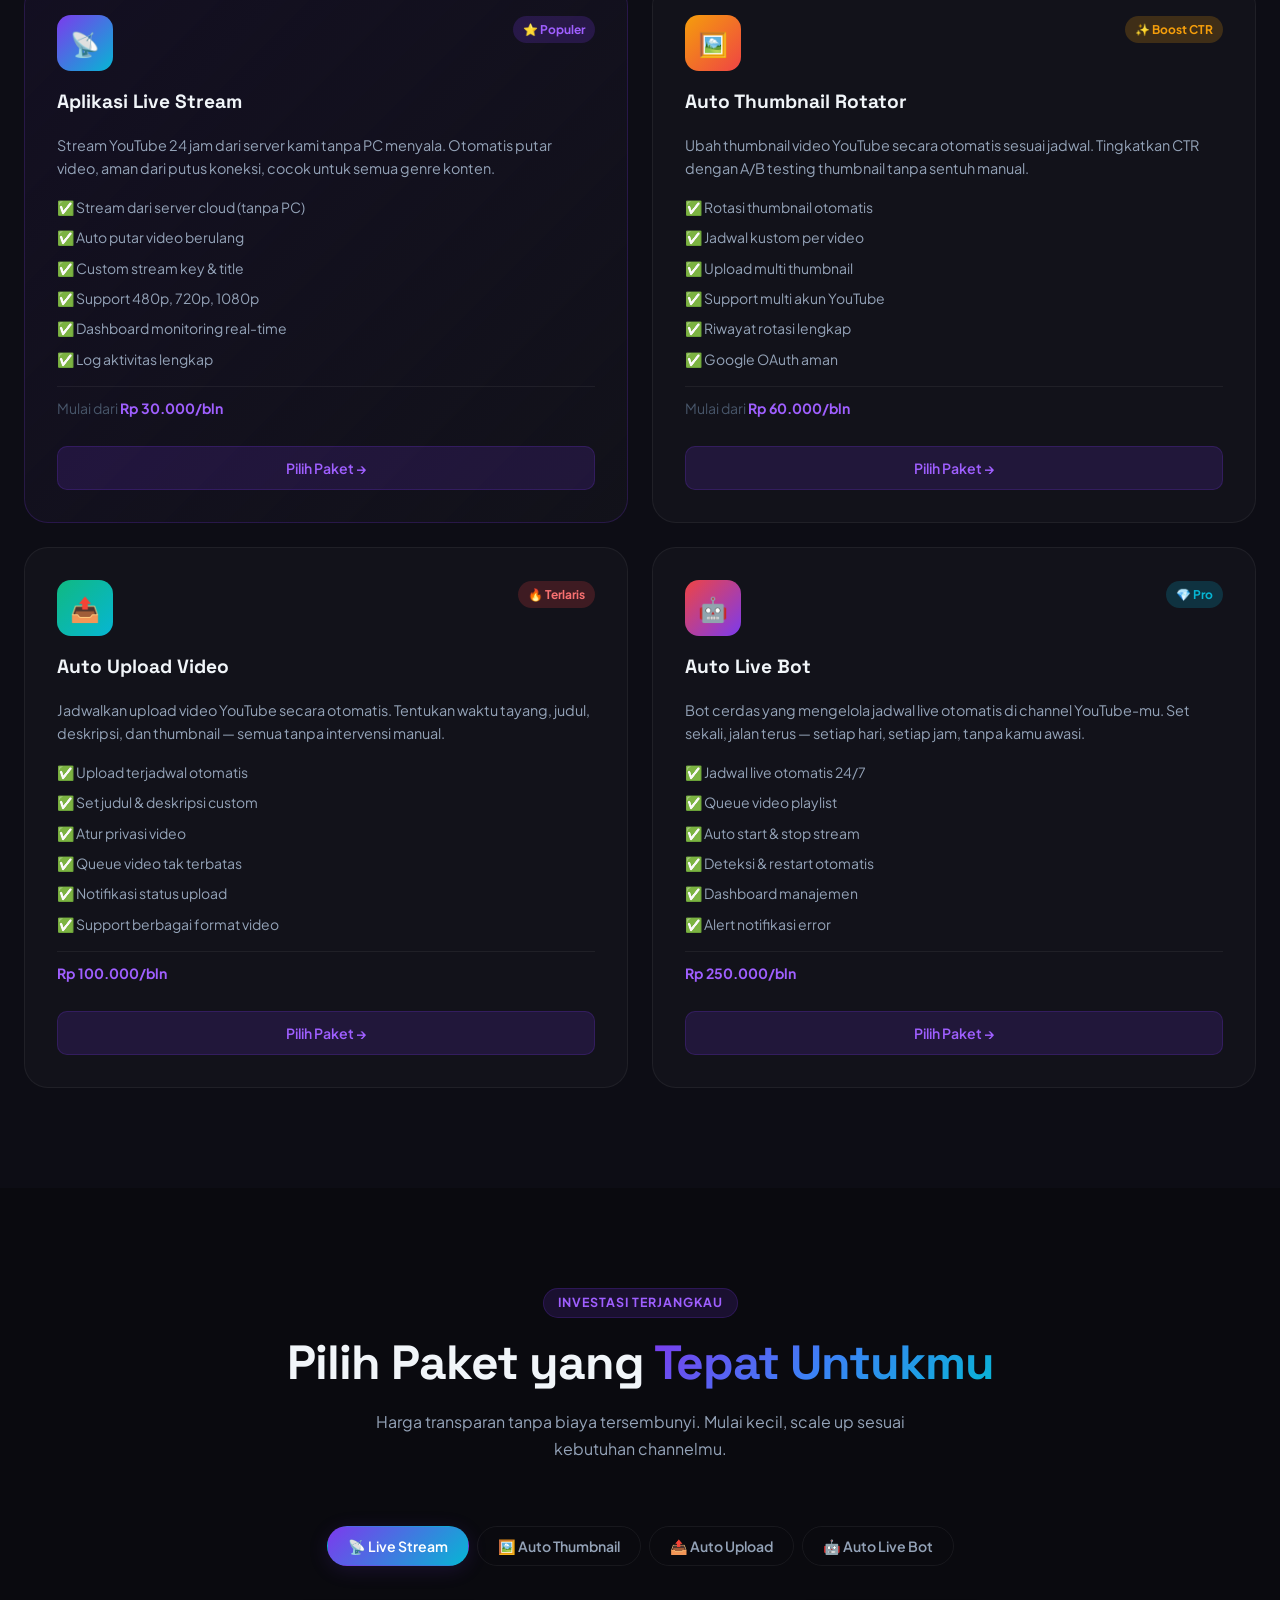
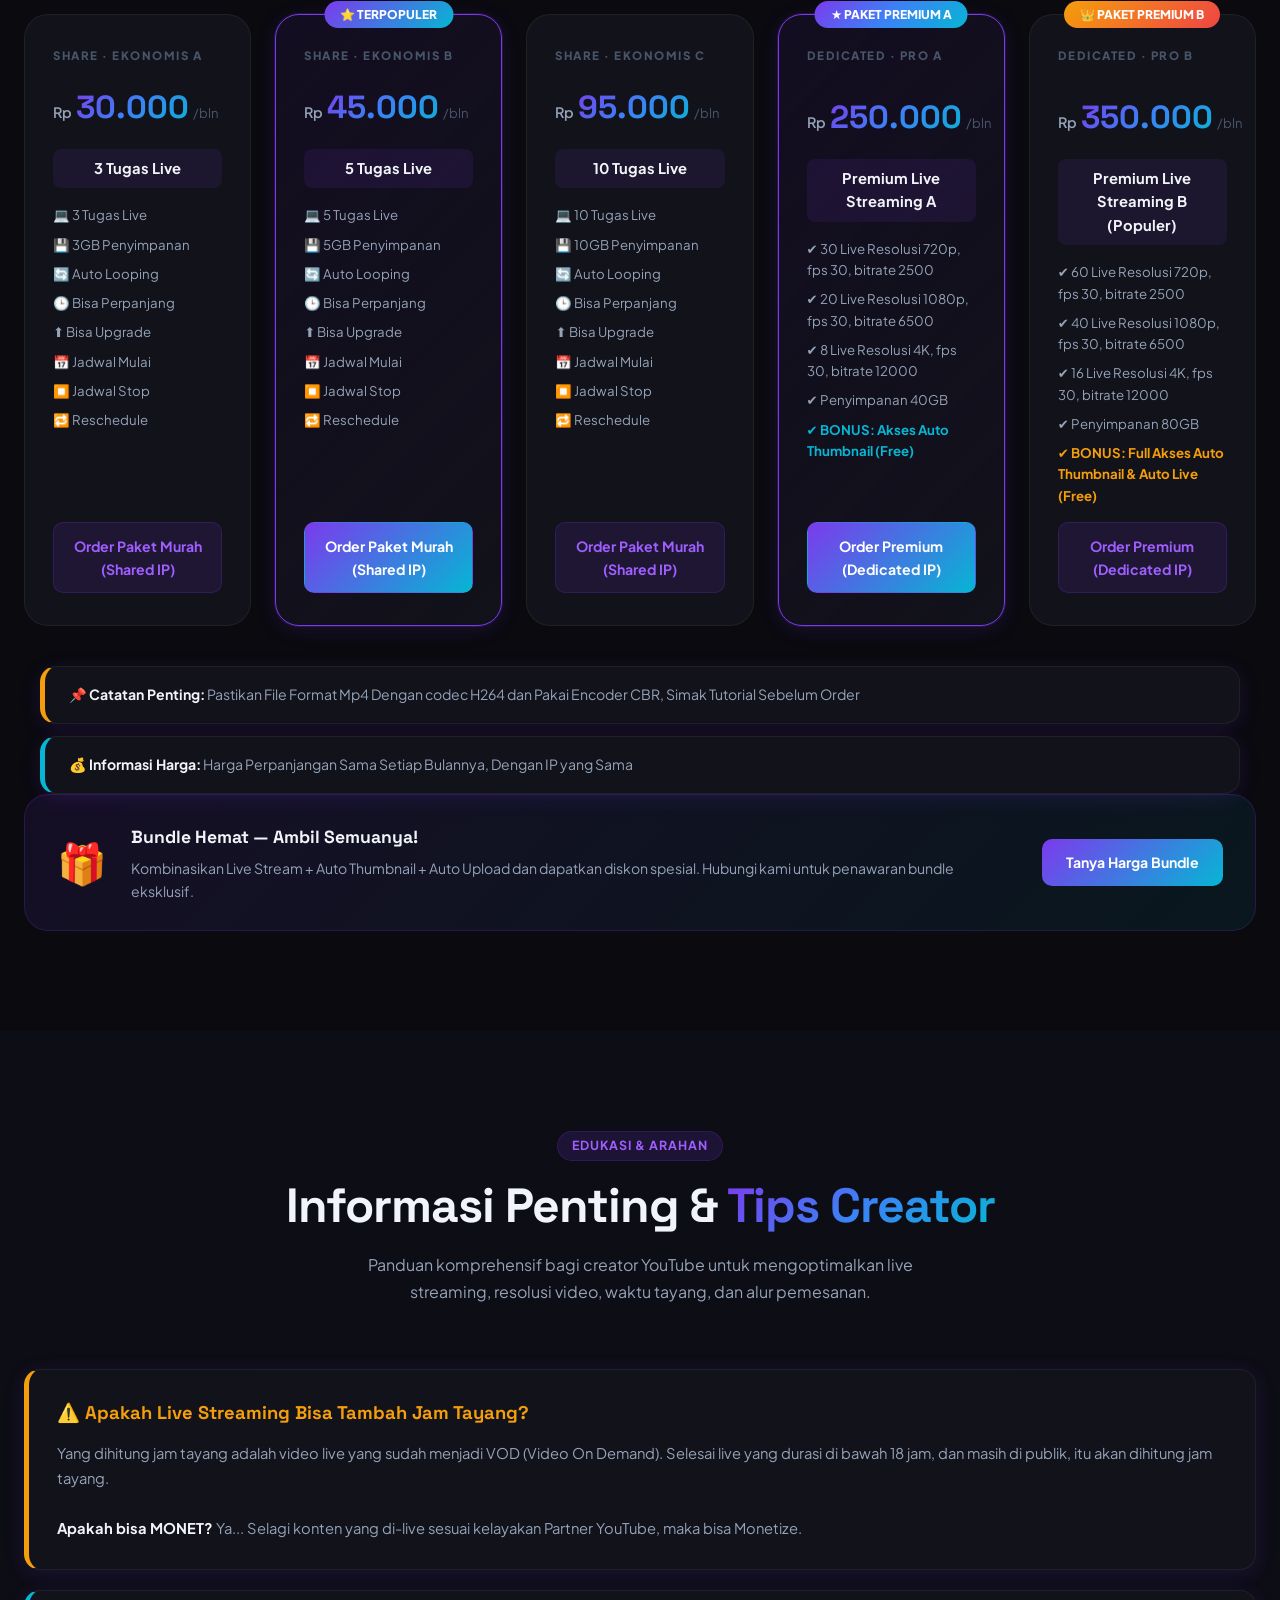
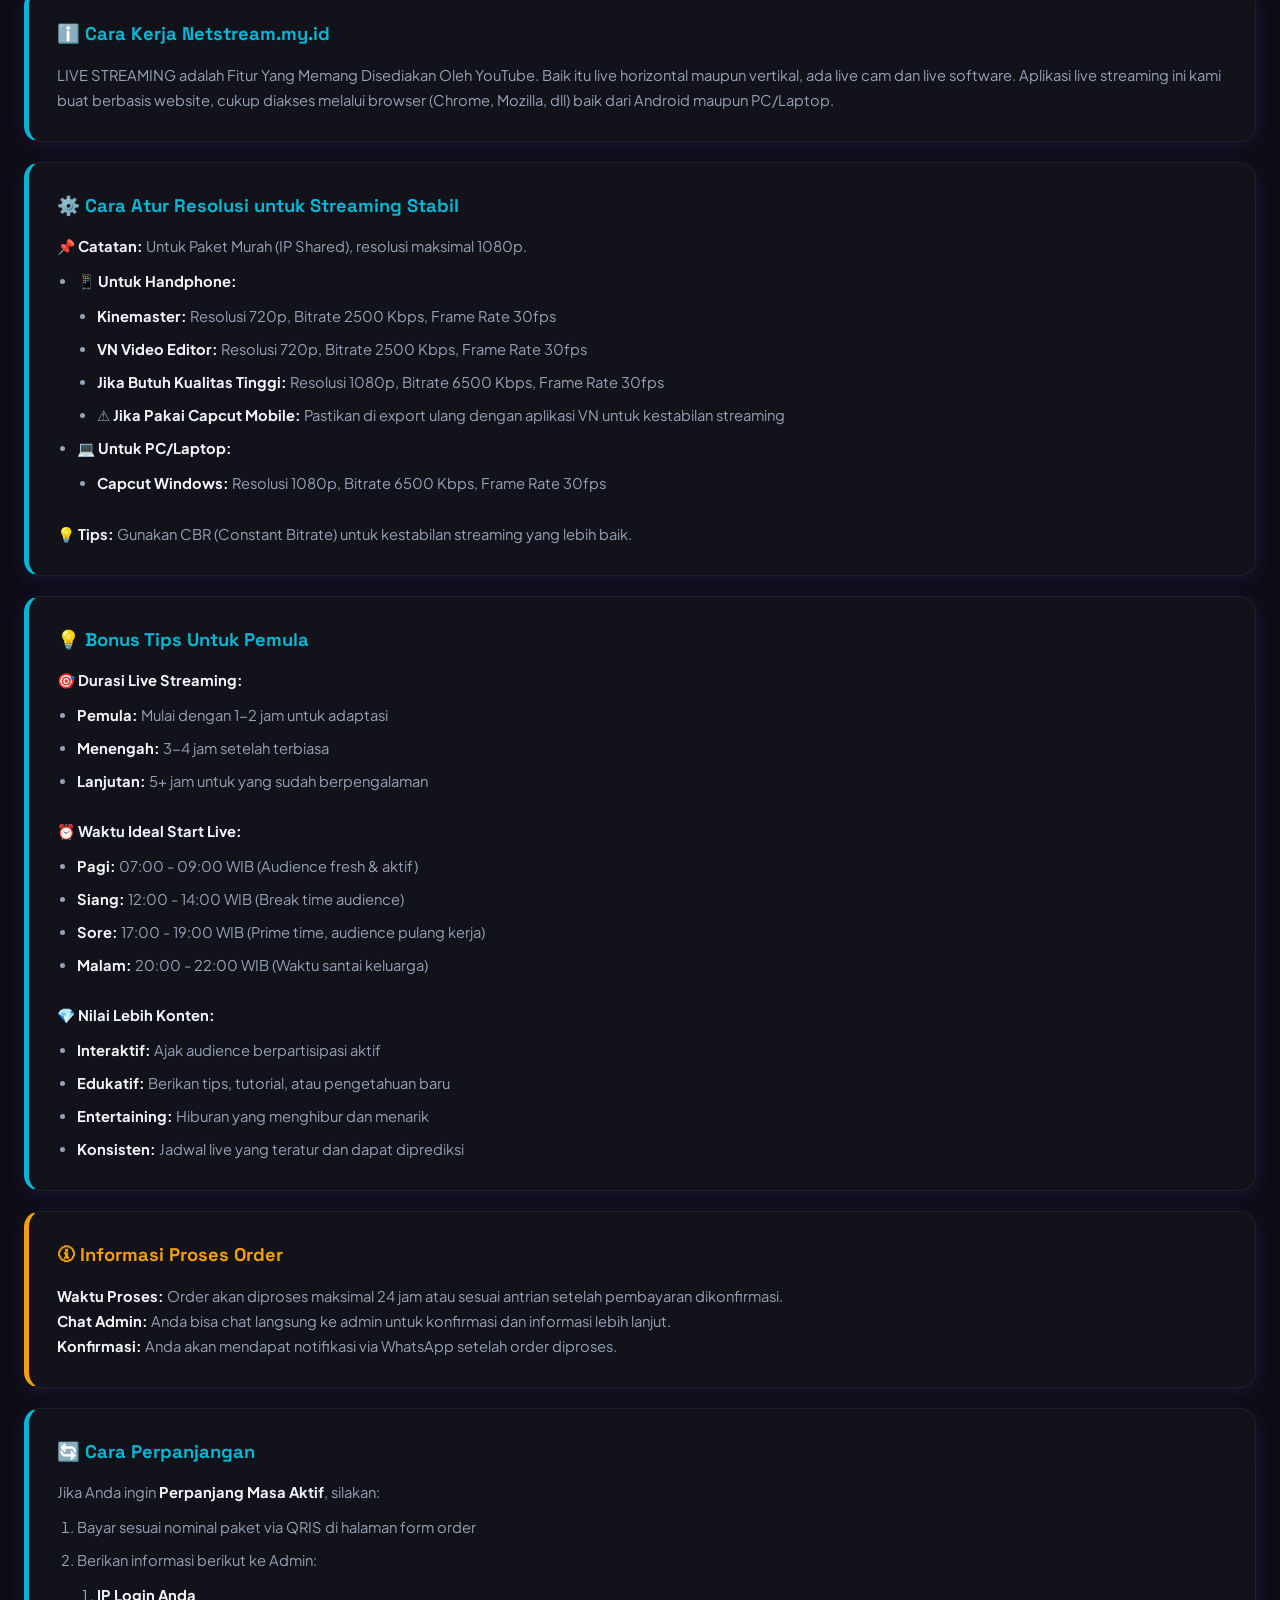
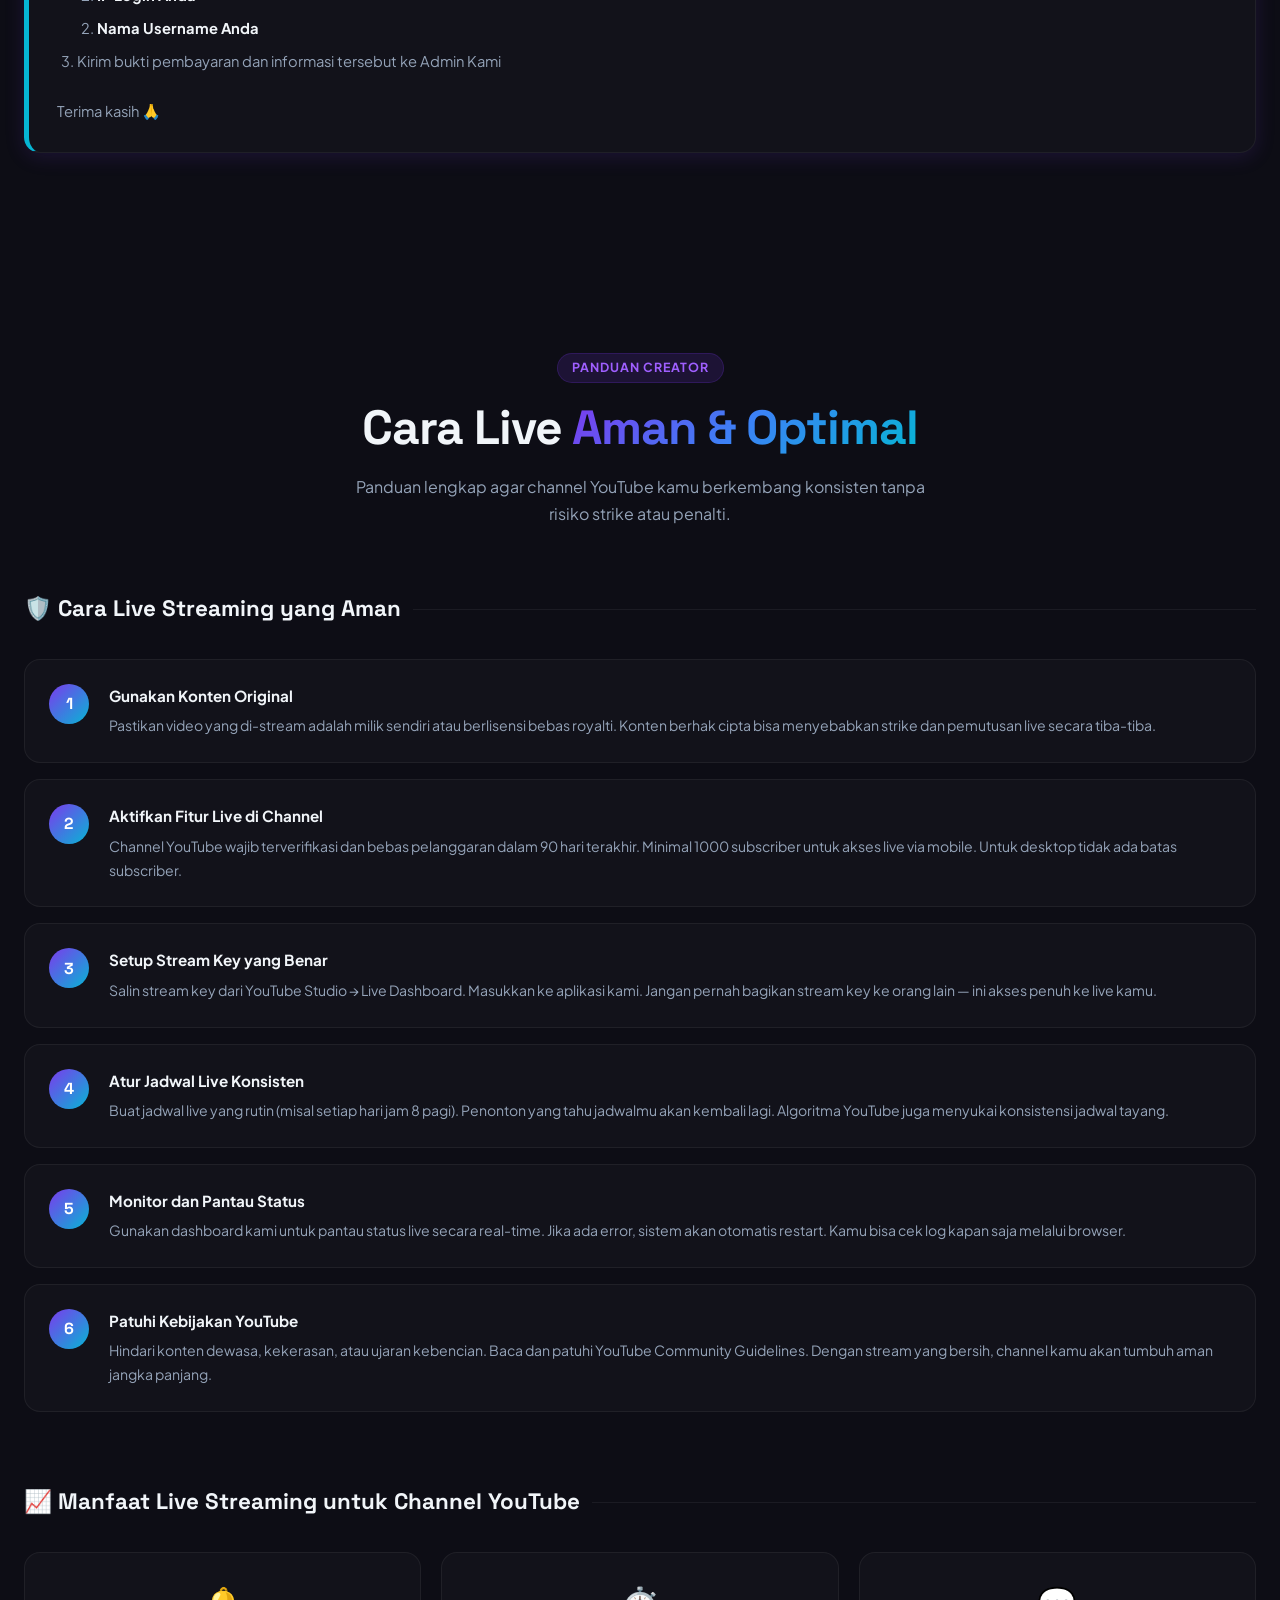
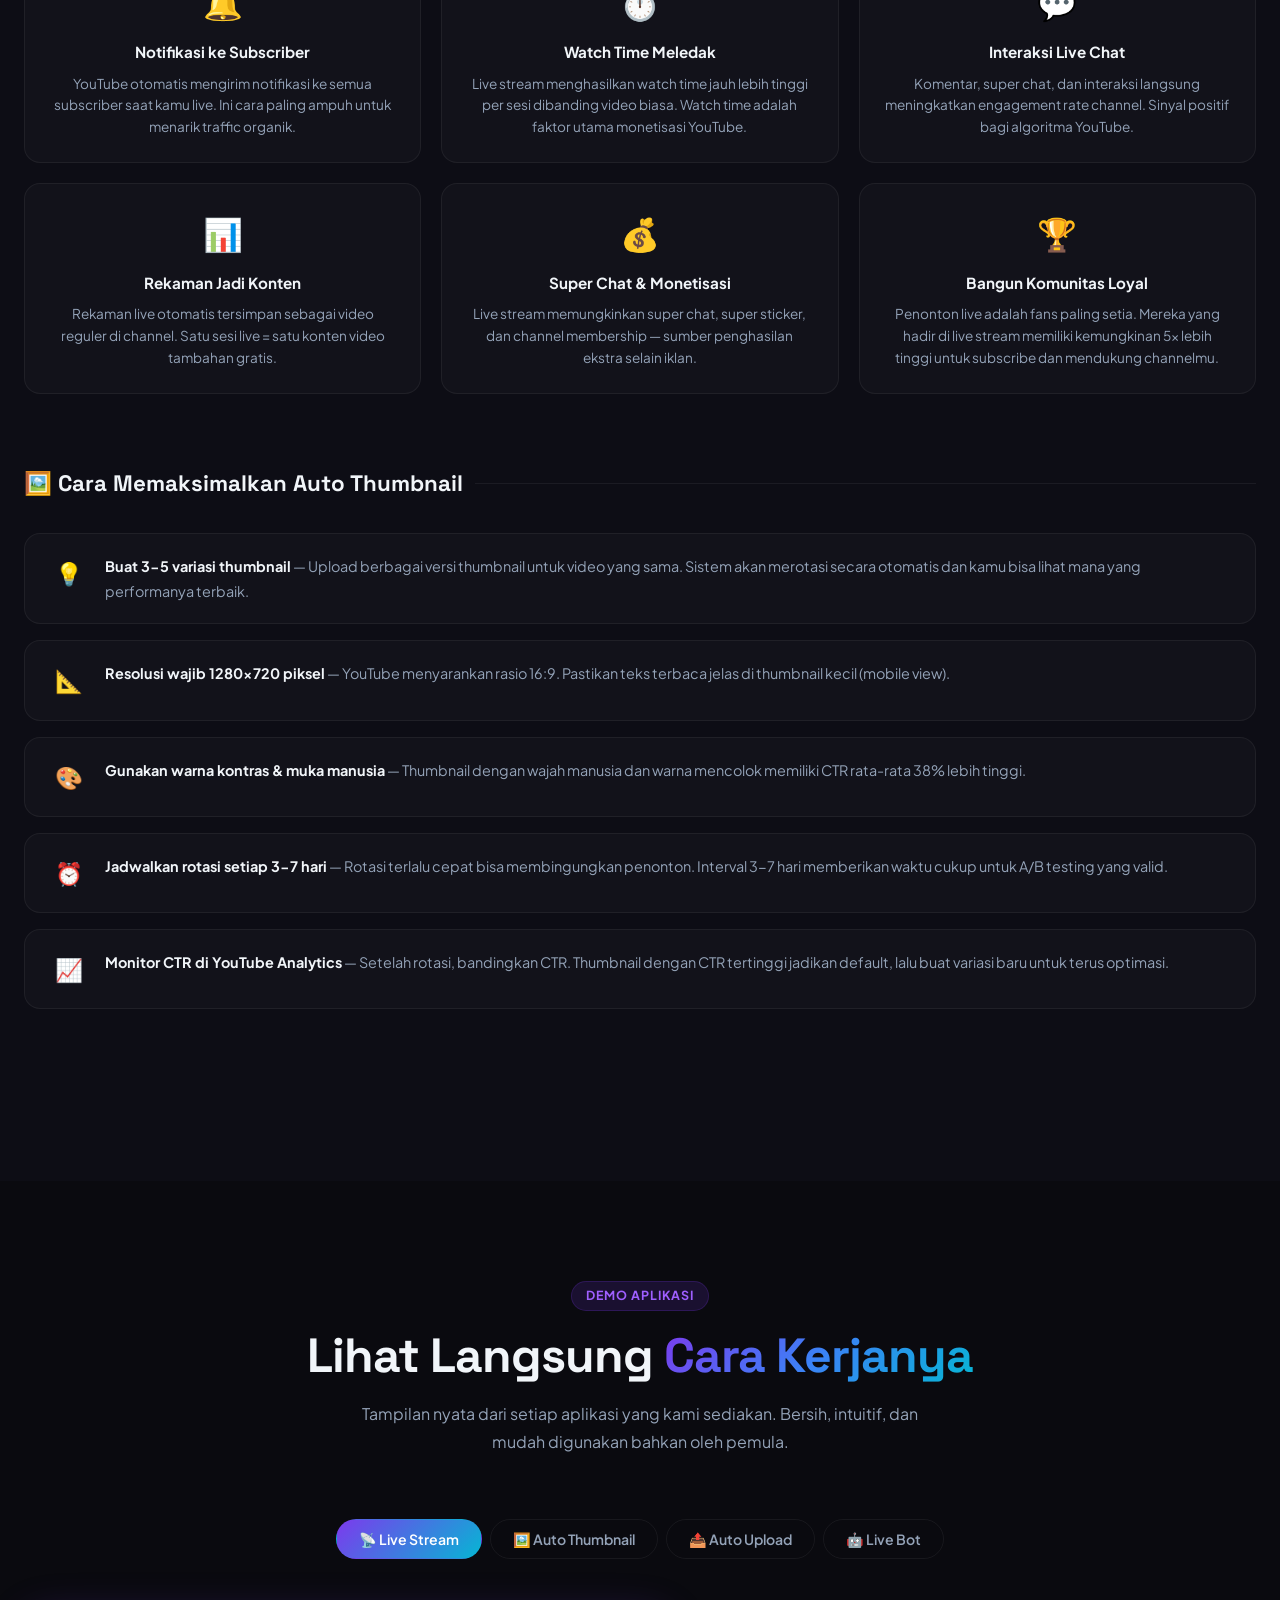
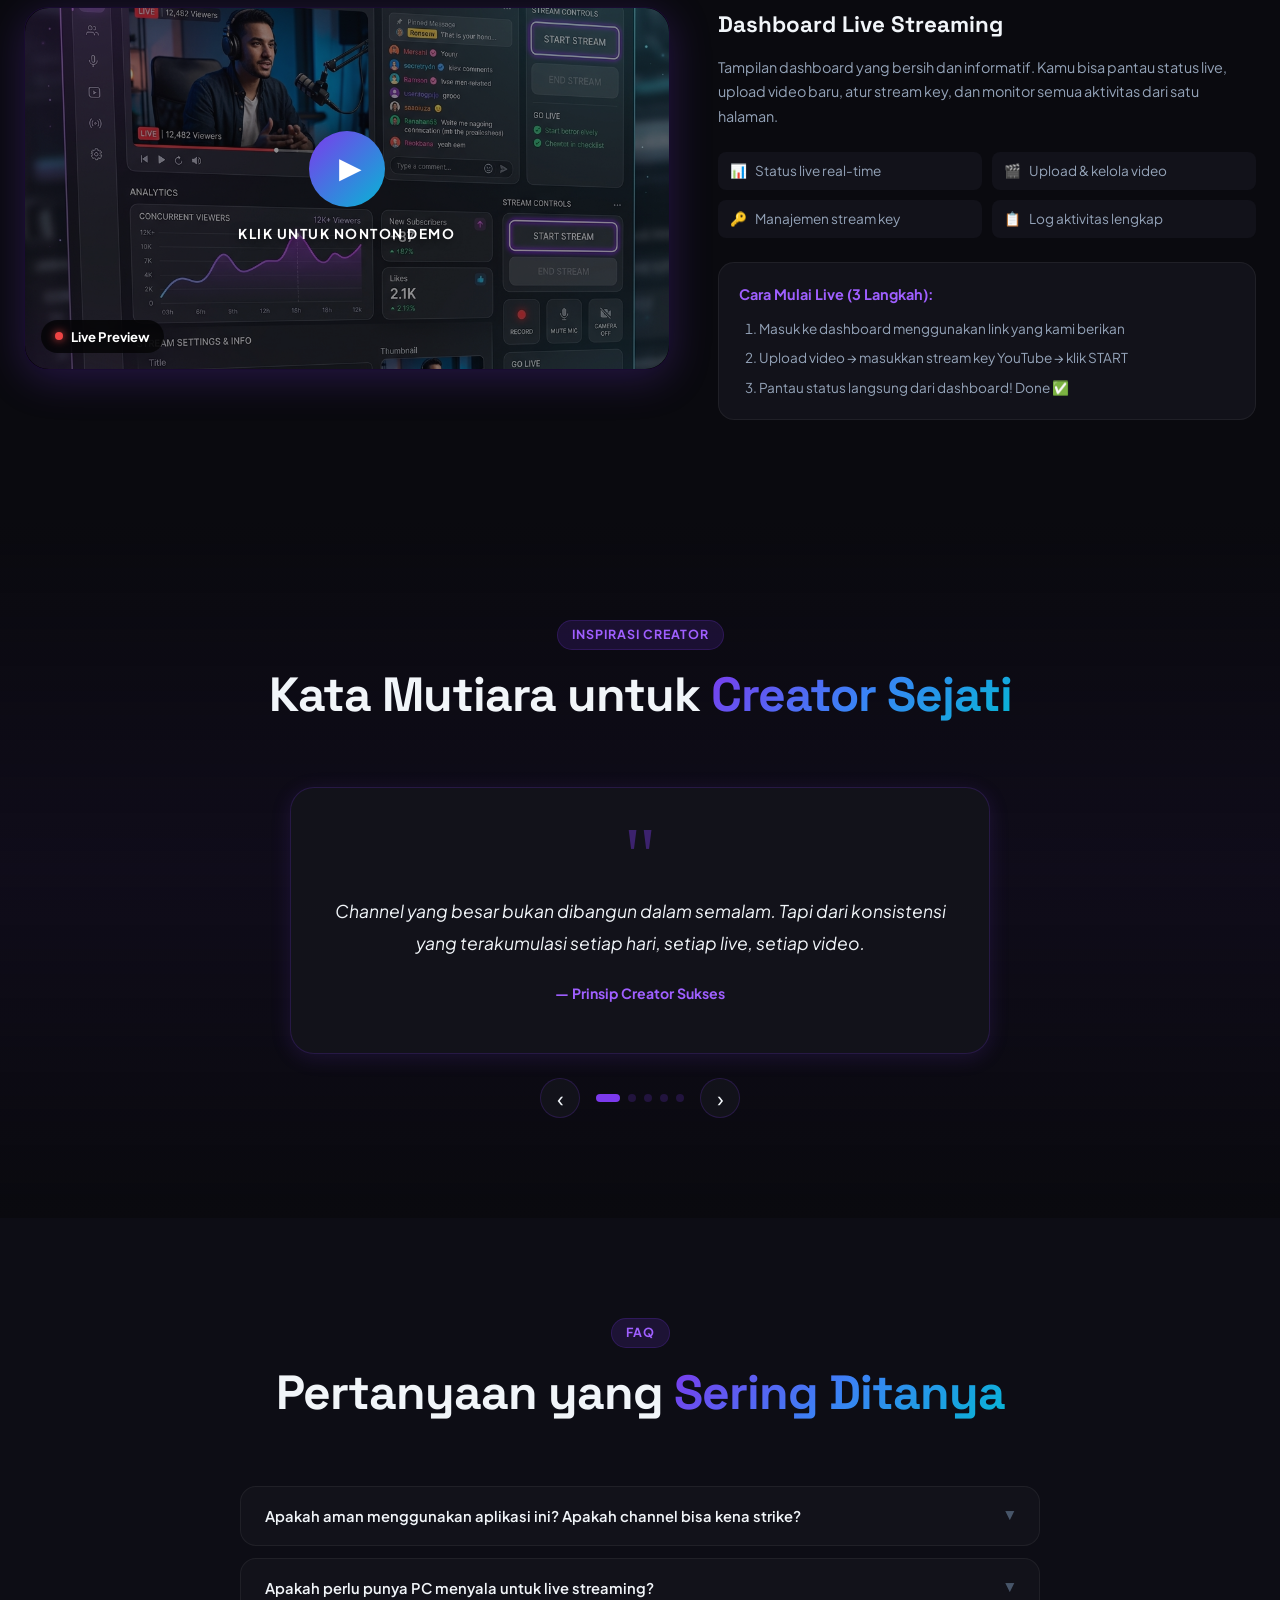
==== commit cbb079d2: "Fix paket harga auto live bot" ====
--- a/index.html
+++ b/index.html
@@ -714,10 +714,141 @@
             <span class="currency">Rp</span>
             <span class="amount">100.000</span>
             <span class="period">/bln</span>
+          </div>
+          <div class="price-highlight">Unlimited Upload Queue</div>
+          <ul class="price-features">
+            <li>✅ Jadwal upload otomatis</li>
+            <li>✅ Queue video tak terbatas</li>
+            <li>✅ Custom judul, deskripsi, tag</li>
+            <li>✅ Atur privasi video</li>
+            <li>✅ Thumbnail auto-attach</li>
+            <li>✅ Notifikasi status upload</li>
+            <li>✅ Support semua format video</li>
+            <li>✅ Google OAuth aman</li>
           </ul>
-          <a href="javascript:void(0)" onclick="openOrderModal('Auto Live Bot (250rb)')"
-            class="price-btn price-btn-primary" id="btn-price-bot">Order Auto Live Bot</a>
-        </div>
+          <a href="javascript:void(0)" onclick="openOrderModal('Auto Upload Video (100rb)')"
+            class="price-btn price-btn-primary" id="btn-price-upload">Order Auto Upload</a>
+        </div>
+      </div>
+
+      <!-- Bot Pricing (4 Paket Auto Live Stream / Auto Live Bot) -->
+      <div class="pricing-grid hidden" id="pricing-bot" style="grid-template-columns: repeat(auto-fit, minmax(250px, 1fr)); gap: 20px;">
+        
+        <!-- Paket 1 (Ekonomis 1) -->
+        <div class="price-card" style="display:flex; flex-direction:column; justify-content:space-between;">
+          <div>
+            <div class="price-label">SHARED · BOT EKONOMIS 1</div>
+            <div class="price-amount">
+              <span class="currency">Rp</span>
+              <span class="amount">30.000</span>
+              <span class="period">/bln</span>
+            </div>
+            <div class="price-highlight">1 Channel · 3 Tugas Live</div>
+            <ul class="price-features">
+              <li>📱 1 Channel YouTube Terhubung</li>
+              <li>💻 3 Tugas Live</li>
+              <li>💾 3GB Penyimpanan SSD</li>
+              <li>🔄 Auto Looping &amp; Jadwal Stop</li>
+              <li>📅 Auto Start Sesuai Jam</li>
+              <li>🔁 Reschedule Otomatis</li>
+            </ul>
+          </div>
+          <div>
+            <a href="javascript:void(0)" onclick="openOrderModal('Auto Live Bot Paket 1 - 3 Live/3GB (30rb)')"
+              class="price-btn" id="btn-price-bot-1">Order Paket Bot 1 (30rb)</a>
+            <div style="font-size: 0.78rem; color: #34d399; font-weight: 700; margin-top: 10px; text-align: center; background: rgba(16,185,129,0.1); border: 1px solid rgba(16,185,129,0.25); padding: 5px; border-radius: 8px;">
+              🔄 Bisa Diperpanjang
+            </div>
+          </div>
+        </div>
+
+        <!-- Paket 2 (Ekonomis 2) -->
+        <div class="price-card featured-price" style="display:flex; flex-direction:column; justify-content:space-between;">
+          <div>
+            <div class="price-badge">⭐ TERPOPULER</div>
+            <div class="price-label">SHARED · BOT EKONOMIS 2</div>
+            <div class="price-amount">
+              <span class="currency">Rp</span>
+              <span class="amount">50.000</span>
+              <span class="period">/bln</span>
+            </div>
+            <div class="price-highlight">2 Channel · 5 Tugas Live</div>
+            <ul class="price-features">
+              <li>📱 2 Channel YouTube Terhubung</li>
+              <li>💻 5 Tugas Live</li>
+              <li>💾 5GB Penyimpanan SSD</li>
+              <li>🔄 Auto Looping &amp; Jadwal Stop</li>
+              <li>📅 Auto Start Sesuai Jam</li>
+              <li>🔁 Reschedule Otomatis</li>
+            </ul>
+          </div>
+          <div>
+            <a href="javascript:void(0)" onclick="openOrderModal('Auto Live Bot Paket 2 - 5 Live/5GB (50rb)')"
+              class="price-btn price-btn-primary" id="btn-price-bot-2">Order Paket Bot 2 (50rb)</a>
+            <div style="font-size: 0.78rem; color: #34d399; font-weight: 700; margin-top: 10px; text-align: center; background: rgba(16,185,129,0.1); border: 1px solid rgba(16,185,129,0.25); padding: 5px; border-radius: 8px;">
+              🔄 Bisa Diperpanjang
+            </div>
+          </div>
+        </div>
+
+        <!-- Paket Pro A -->
+        <div class="price-card" style="display:flex; flex-direction:column; justify-content:space-between;">
+          <div>
+            <div class="price-badge" style="background: var(--grad-hero);">💎 DEDICATED PRO A</div>
+            <div class="price-label">DEDICATED · PRO A</div>
+            <div class="price-amount" style="margin-top: 10px;">
+              <span class="currency">Rp</span>
+              <span class="amount">200.000</span>
+              <span class="period">/bln</span>
+            </div>
+            <div class="price-highlight">5 Channel · 10 Tugas Live</div>
+            <ul class="price-features">
+              <li>📱 5 Channel YouTube Terhubung</li>
+              <li>💻 10 Tugas Live</li>
+              <li>💾 10GB Penyimpanan SSD</li>
+              <li>🌐 Dedicated IP &amp; Server Control</li>
+              <li>🔄 Auto Looping &amp; Jadwal Stop</li>
+              <li>🔁 Reschedule Otomatis</li>
+            </ul>
+          </div>
+          <div>
+            <a href="javascript:void(0)" onclick="openOrderModal('Auto Live Bot Pro A - 10 Live/10GB (200rb)')"
+              class="price-btn" id="btn-price-bot-proA">Order Dedicated Pro A (200rb)</a>
+            <div style="font-size: 0.78rem; color: #34d399; font-weight: 700; margin-top: 10px; text-align: center; background: rgba(16,185,129,0.1); border: 1px solid rgba(16,185,129,0.25); padding: 5px; border-radius: 8px;">
+              🔄 Bisa Diperpanjang
+            </div>
+          </div>
+        </div>
+
+        <!-- Paket Pro B -->
+        <div class="price-card" style="display:flex; flex-direction:column; justify-content:space-between;">
+          <div>
+            <div class="price-badge" style="background: var(--grad-warm);">👑 DEDICATED PRO B</div>
+            <div class="price-label">DEDICATED · PRO B</div>
+            <div class="price-amount" style="margin-top: 10px;">
+              <span class="currency">Rp</span>
+              <span class="amount">350.000</span>
+              <span class="period">/bln</span>
+            </div>
+            <div class="price-highlight">10 Channel · 20 Tugas Live</div>
+            <ul class="price-features">
+              <li>📱 10 Channel YouTube Terhubung</li>
+              <li>💻 20 Tugas Live</li>
+              <li>💾 40GB Penyimpanan SSD</li>
+              <li>🌐 Dedicated IP &amp; Server Control</li>
+              <li>🔄 Auto Looping &amp; Jadwal Stop</li>
+              <li>🔁 Reschedule Otomatis</li>
+            </ul>
+          </div>
+          <div>
+            <a href="javascript:void(0)" onclick="openOrderModal('Auto Live Bot Pro B - 20 Live/40GB (350rb)')"
+              class="price-btn" id="btn-price-bot-proB">Order Dedicated Pro B (350rb)</a>
+            <div style="font-size: 0.78rem; color: #34d399; font-weight: 700; margin-top: 10px; text-align: center; background: rgba(16,185,129,0.1); border: 1px solid rgba(16,185,129,0.25); padding: 5px; border-radius: 8px;">
+              🔄 Bisa Diperpanjang
+            </div>
+          </div>
+        </div>
+
       </div>
 
       <!-- Bundle Promo -->
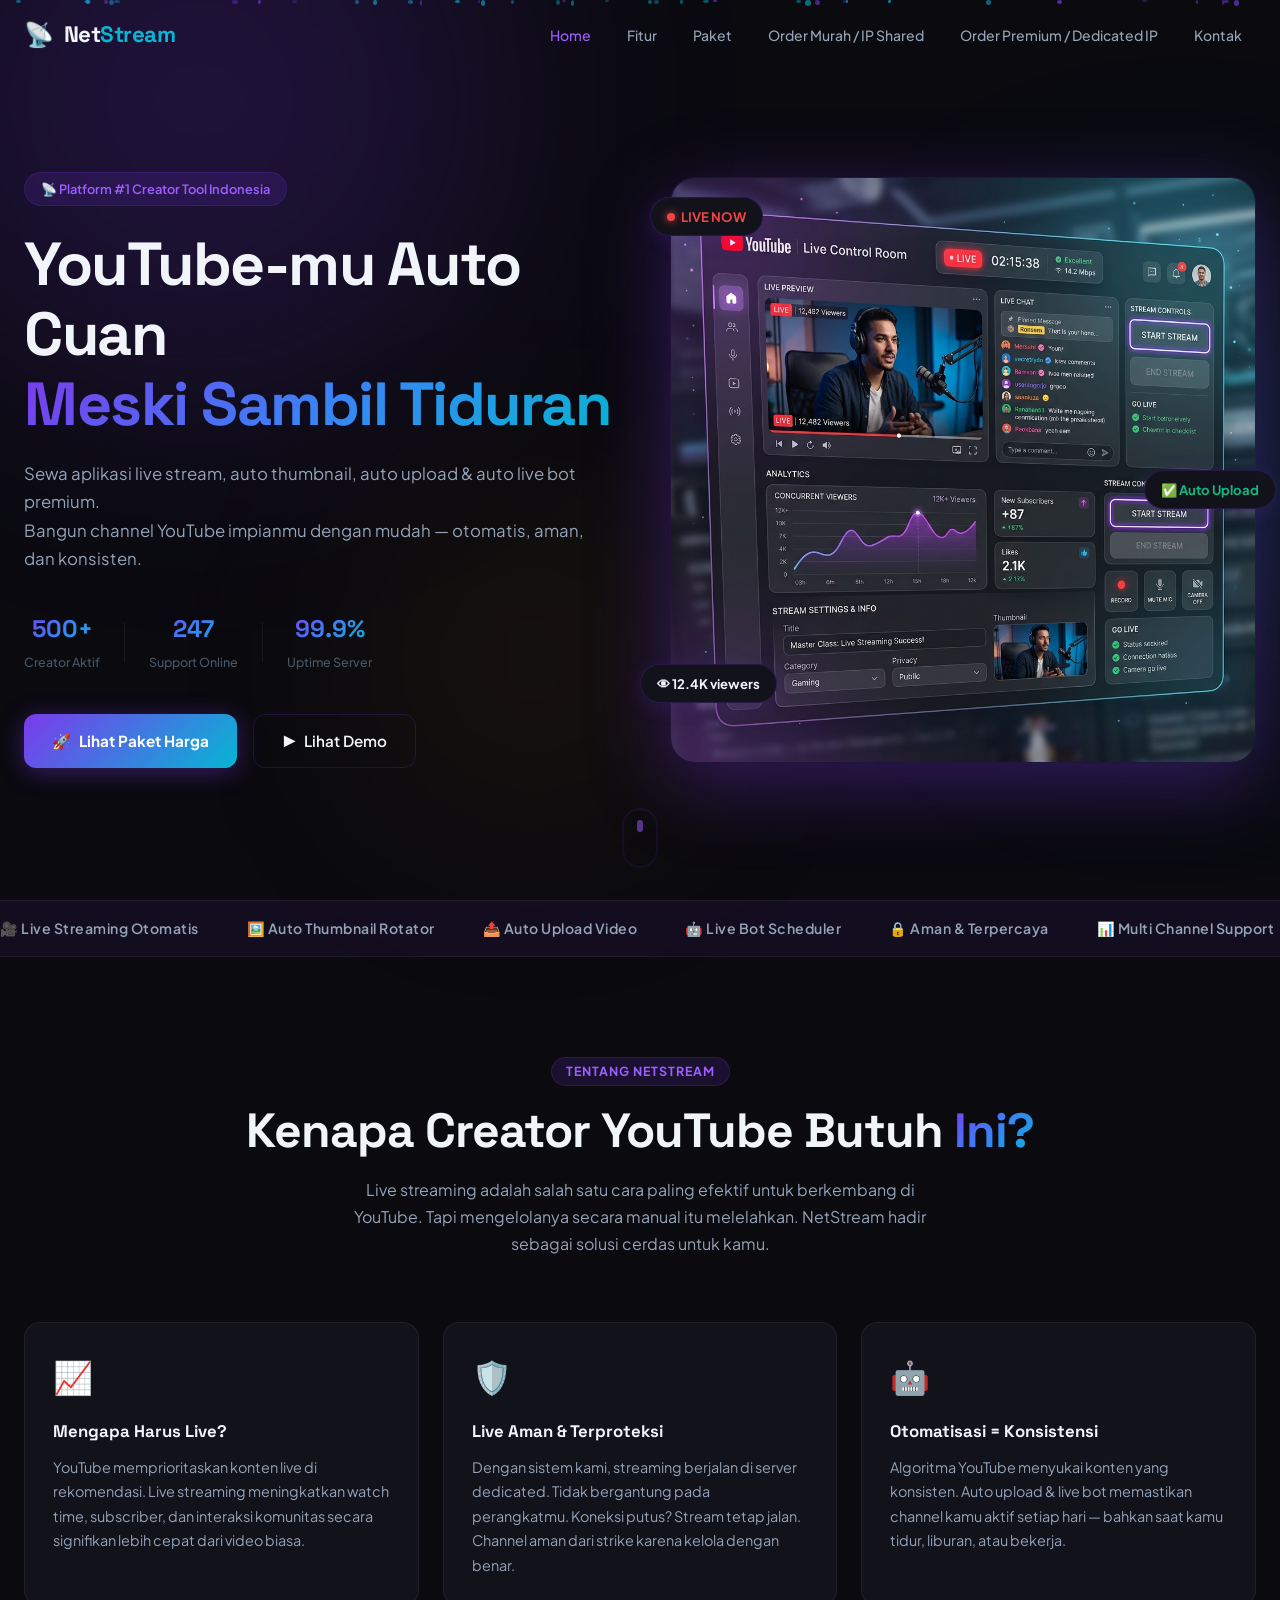
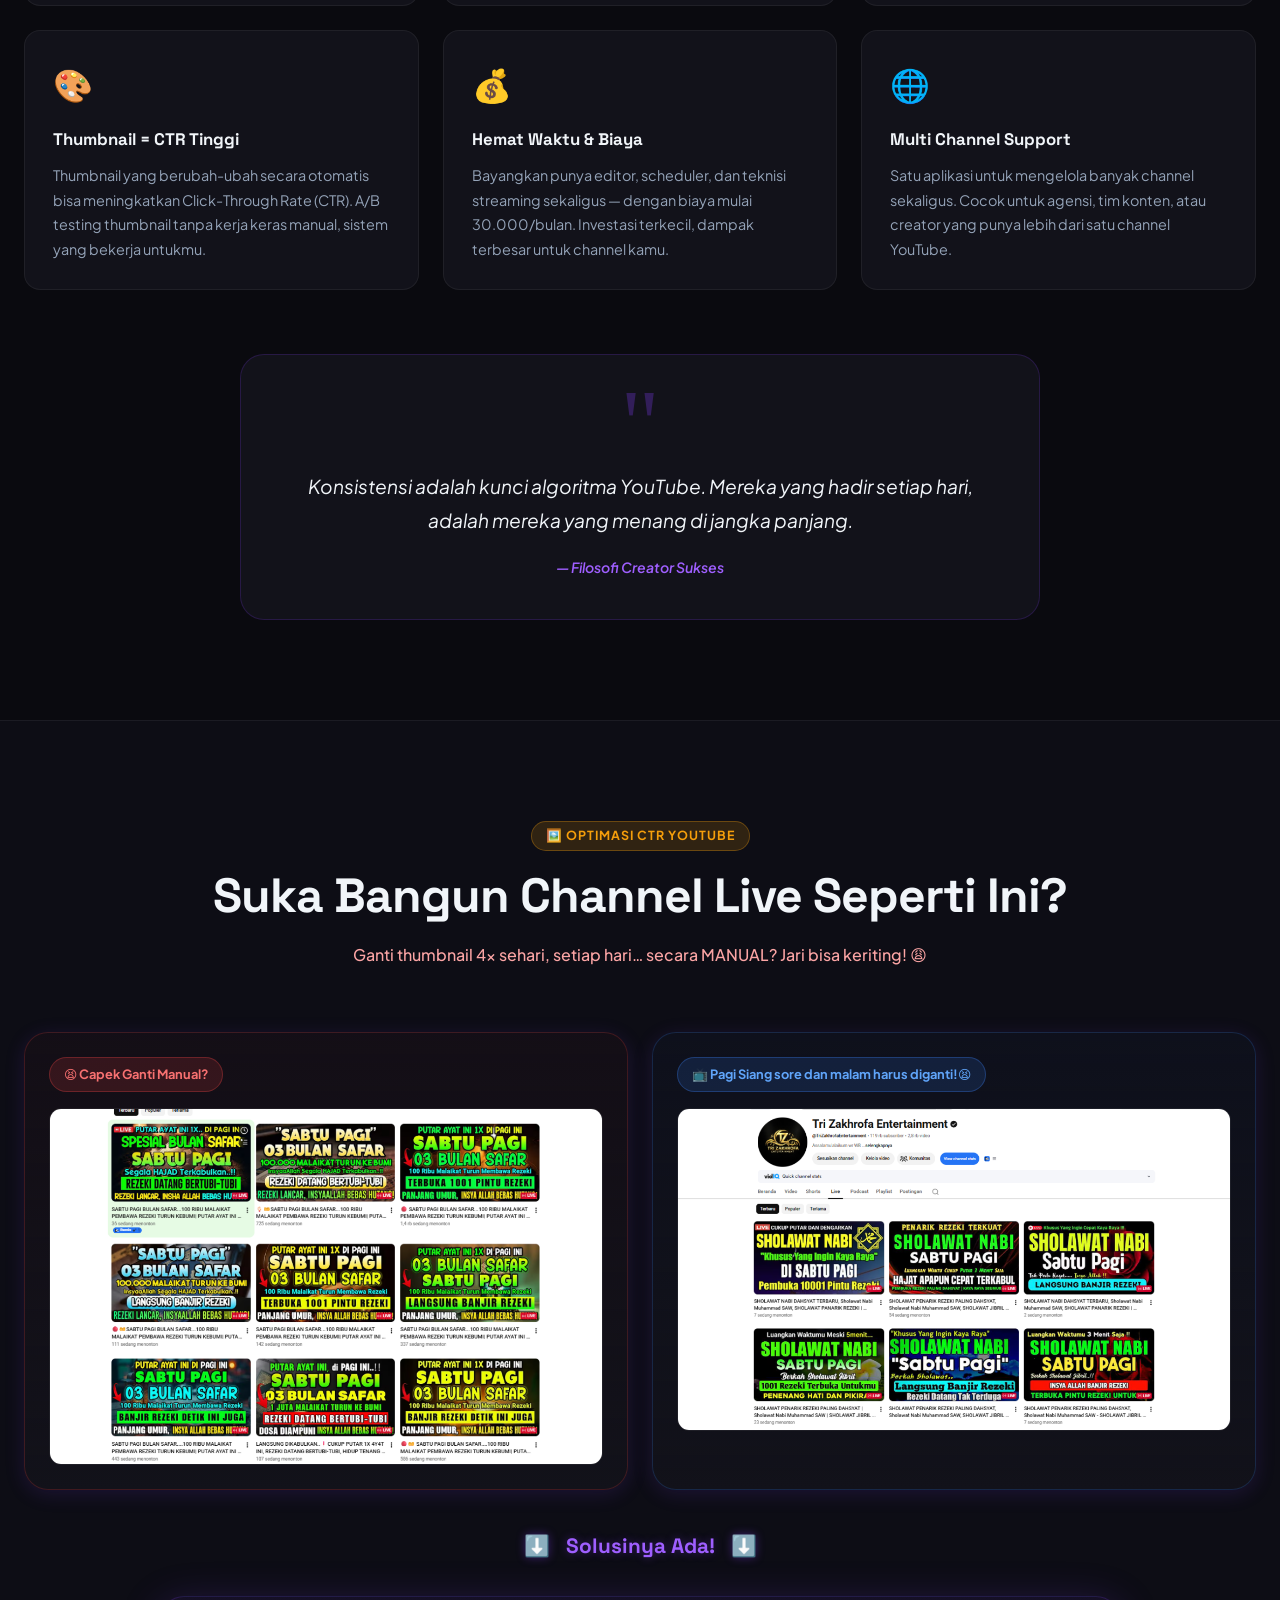
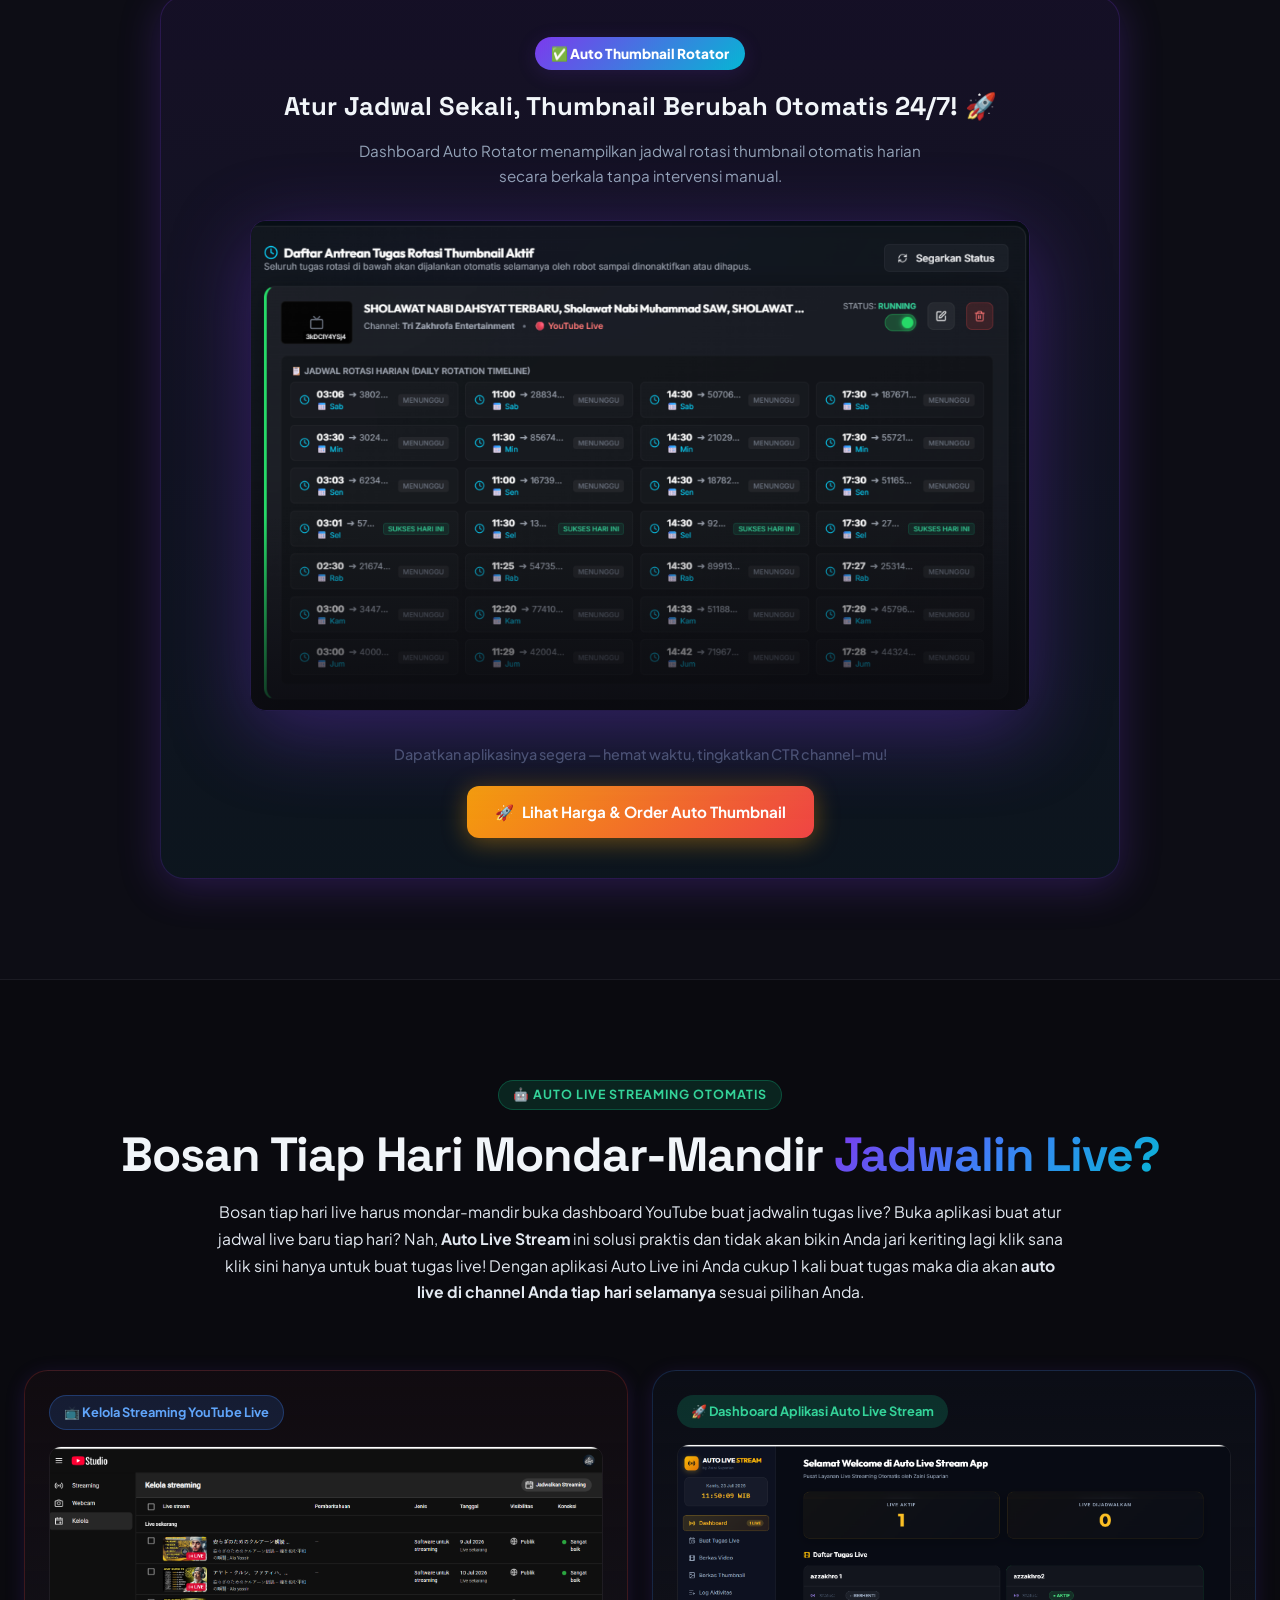
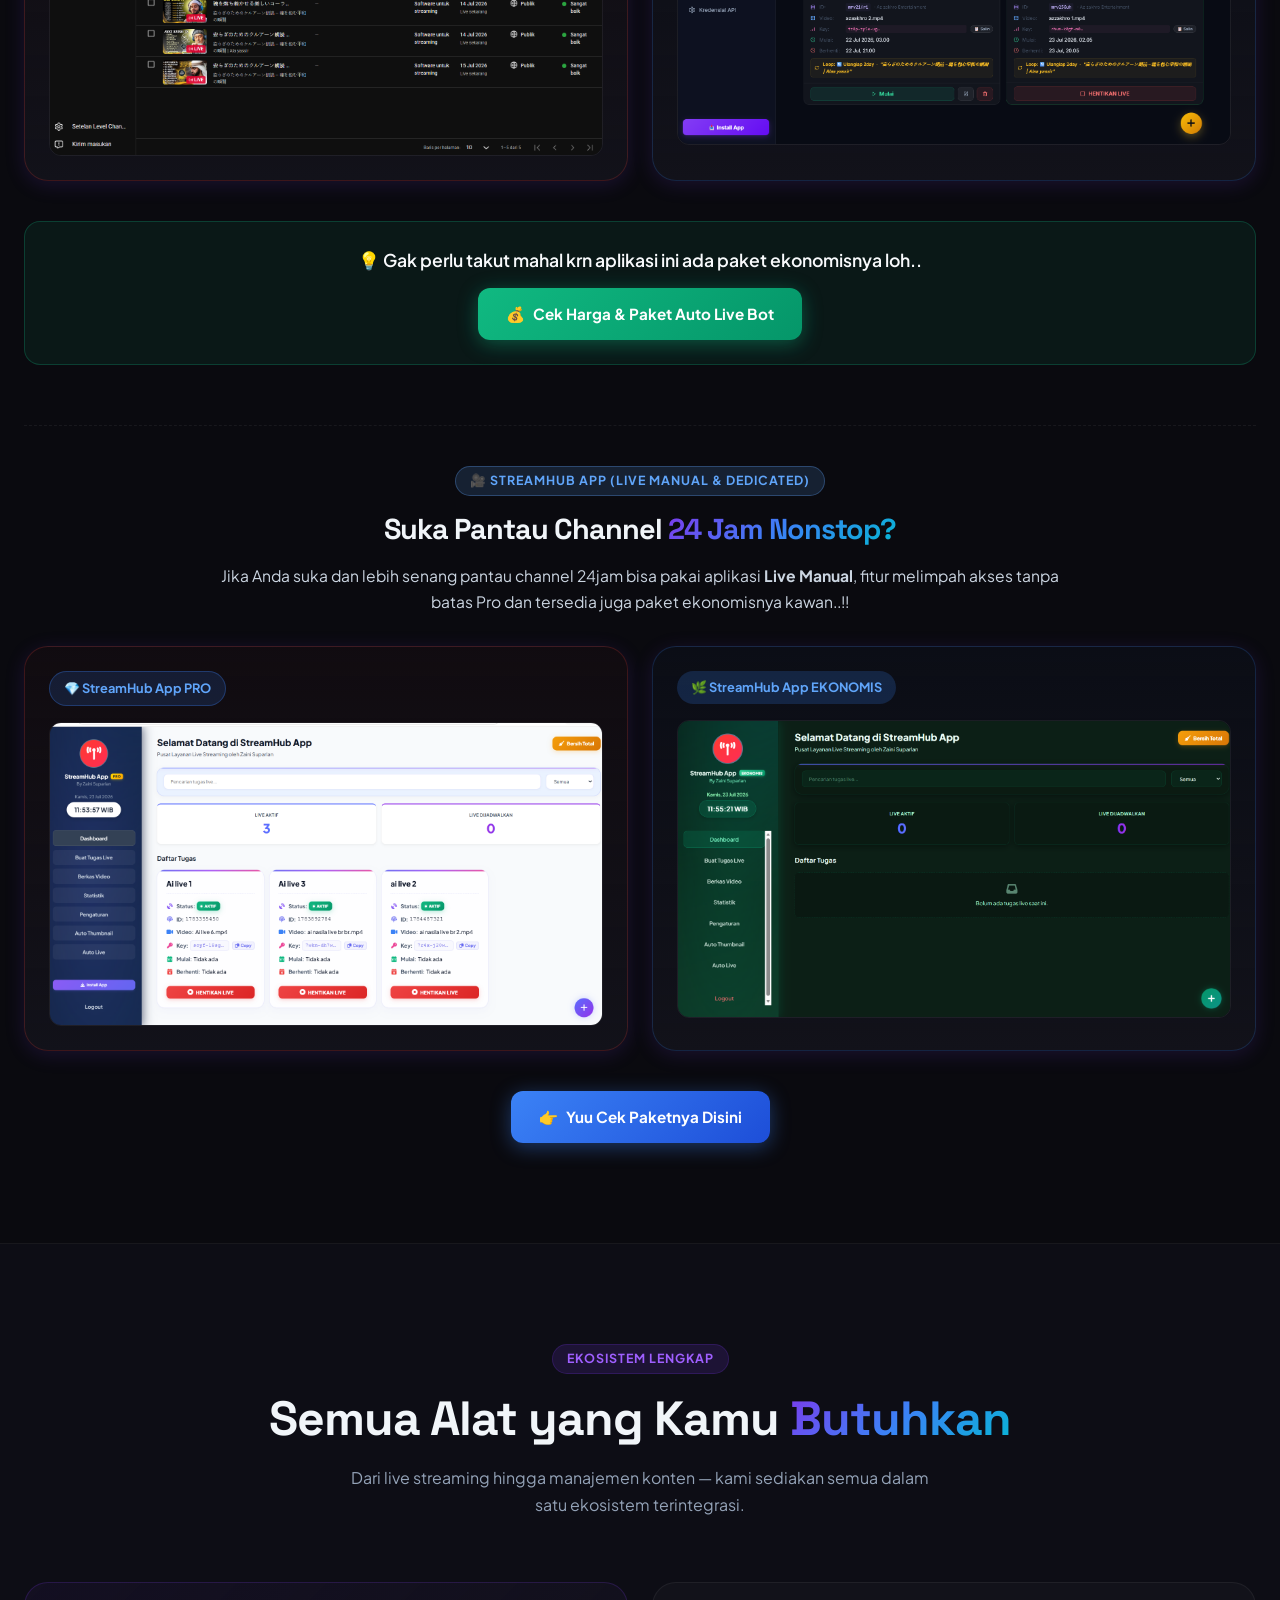
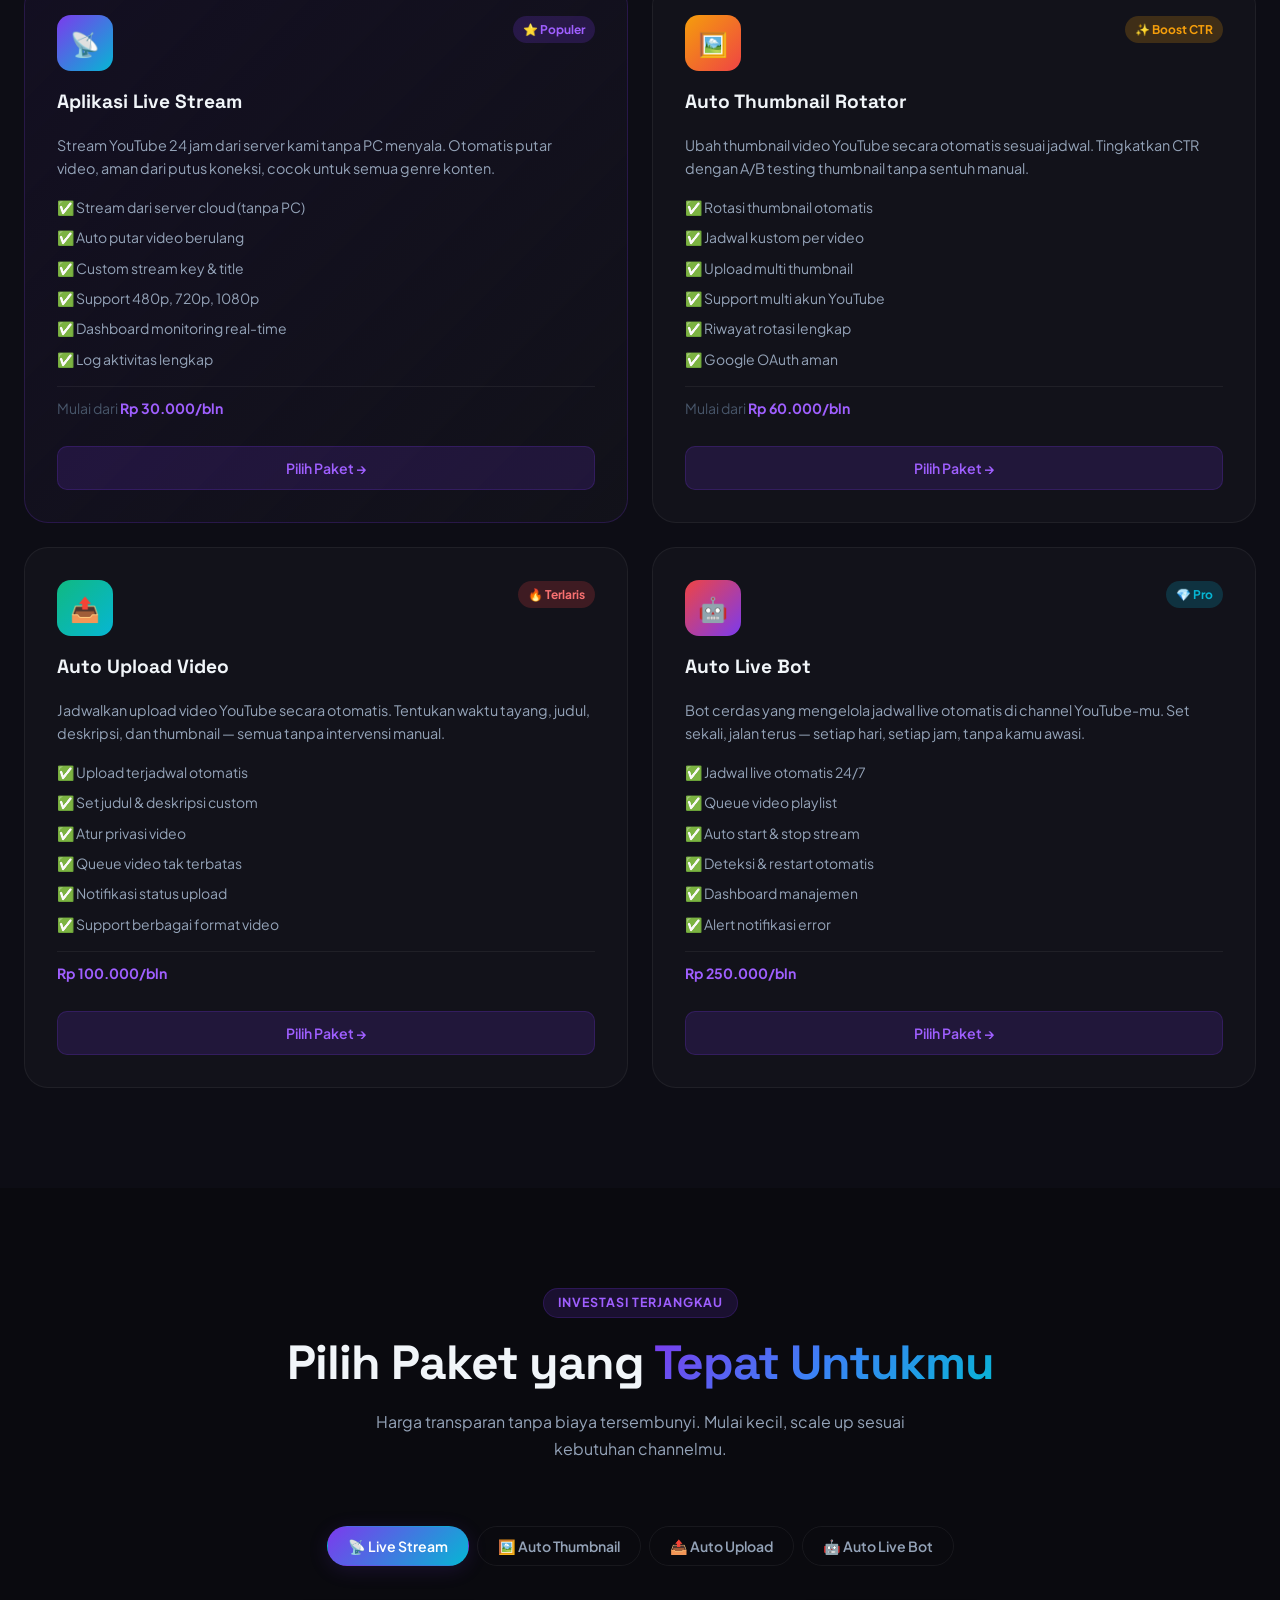
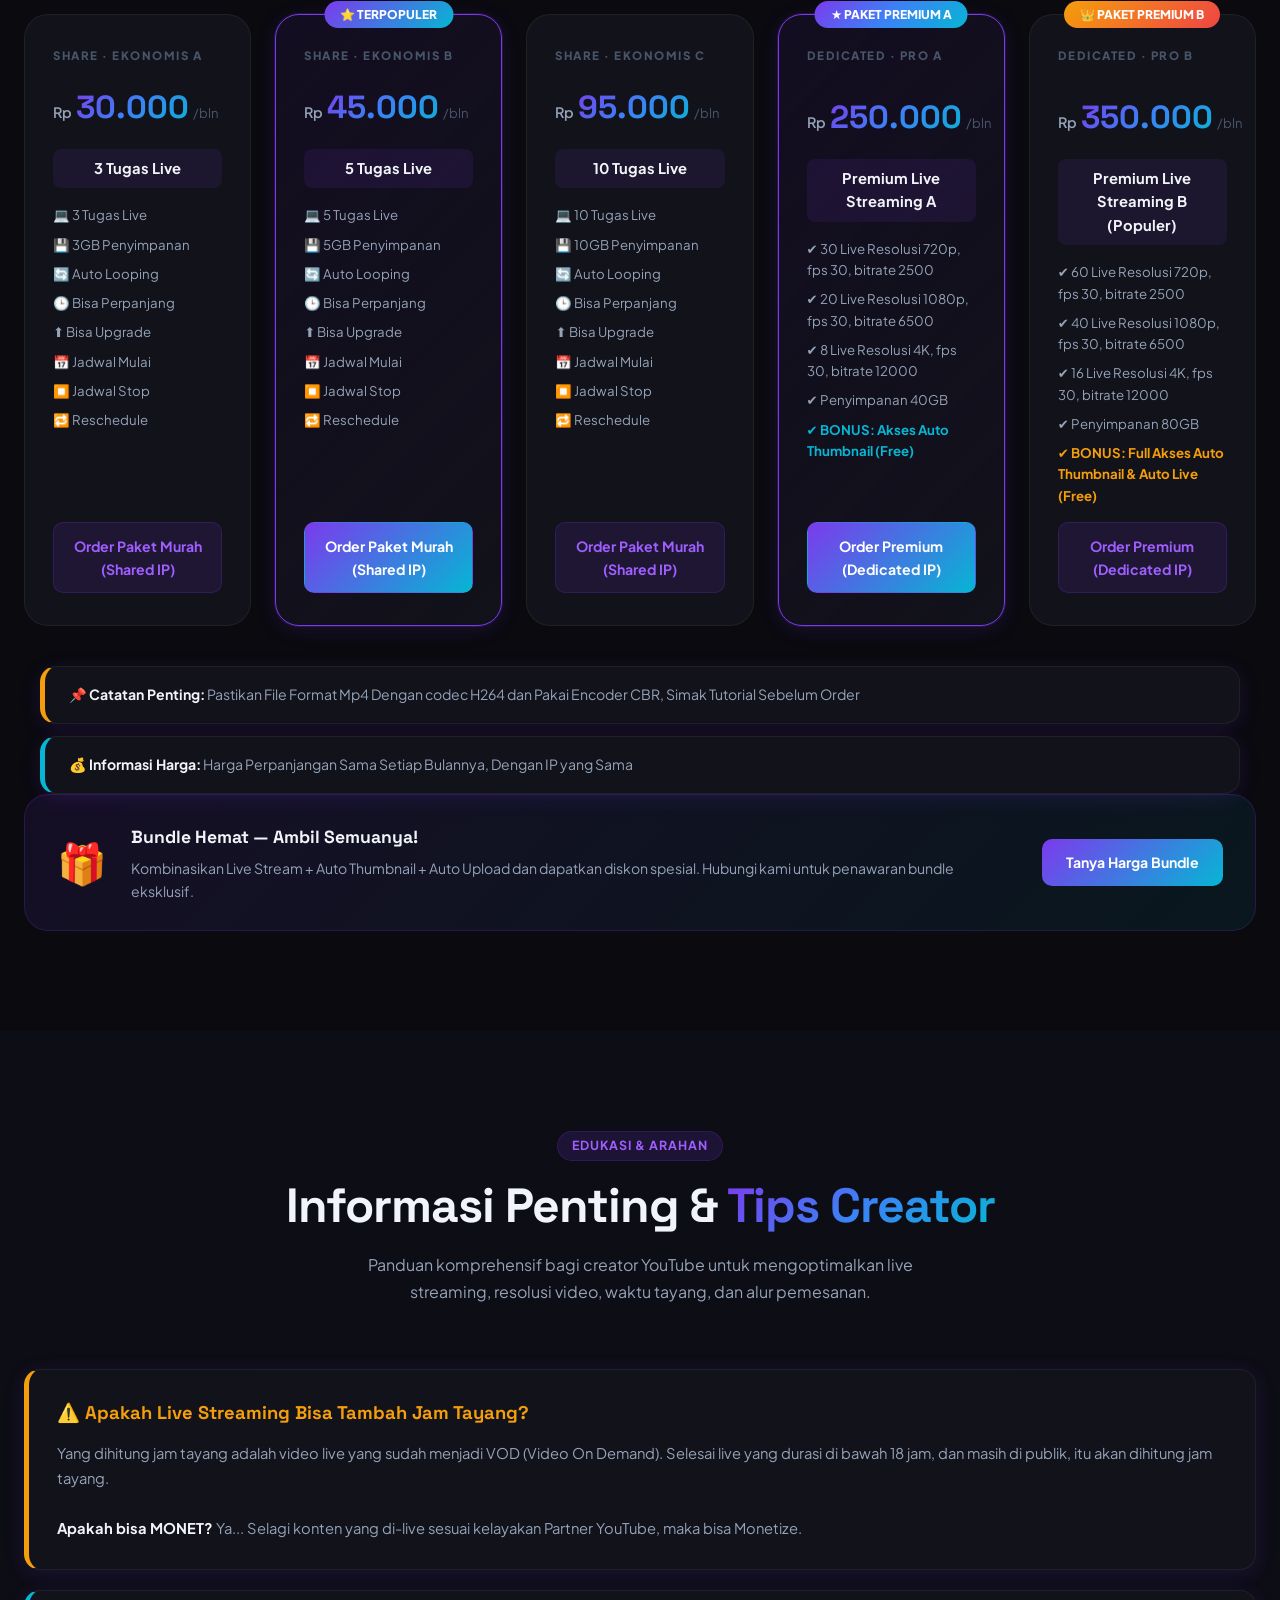
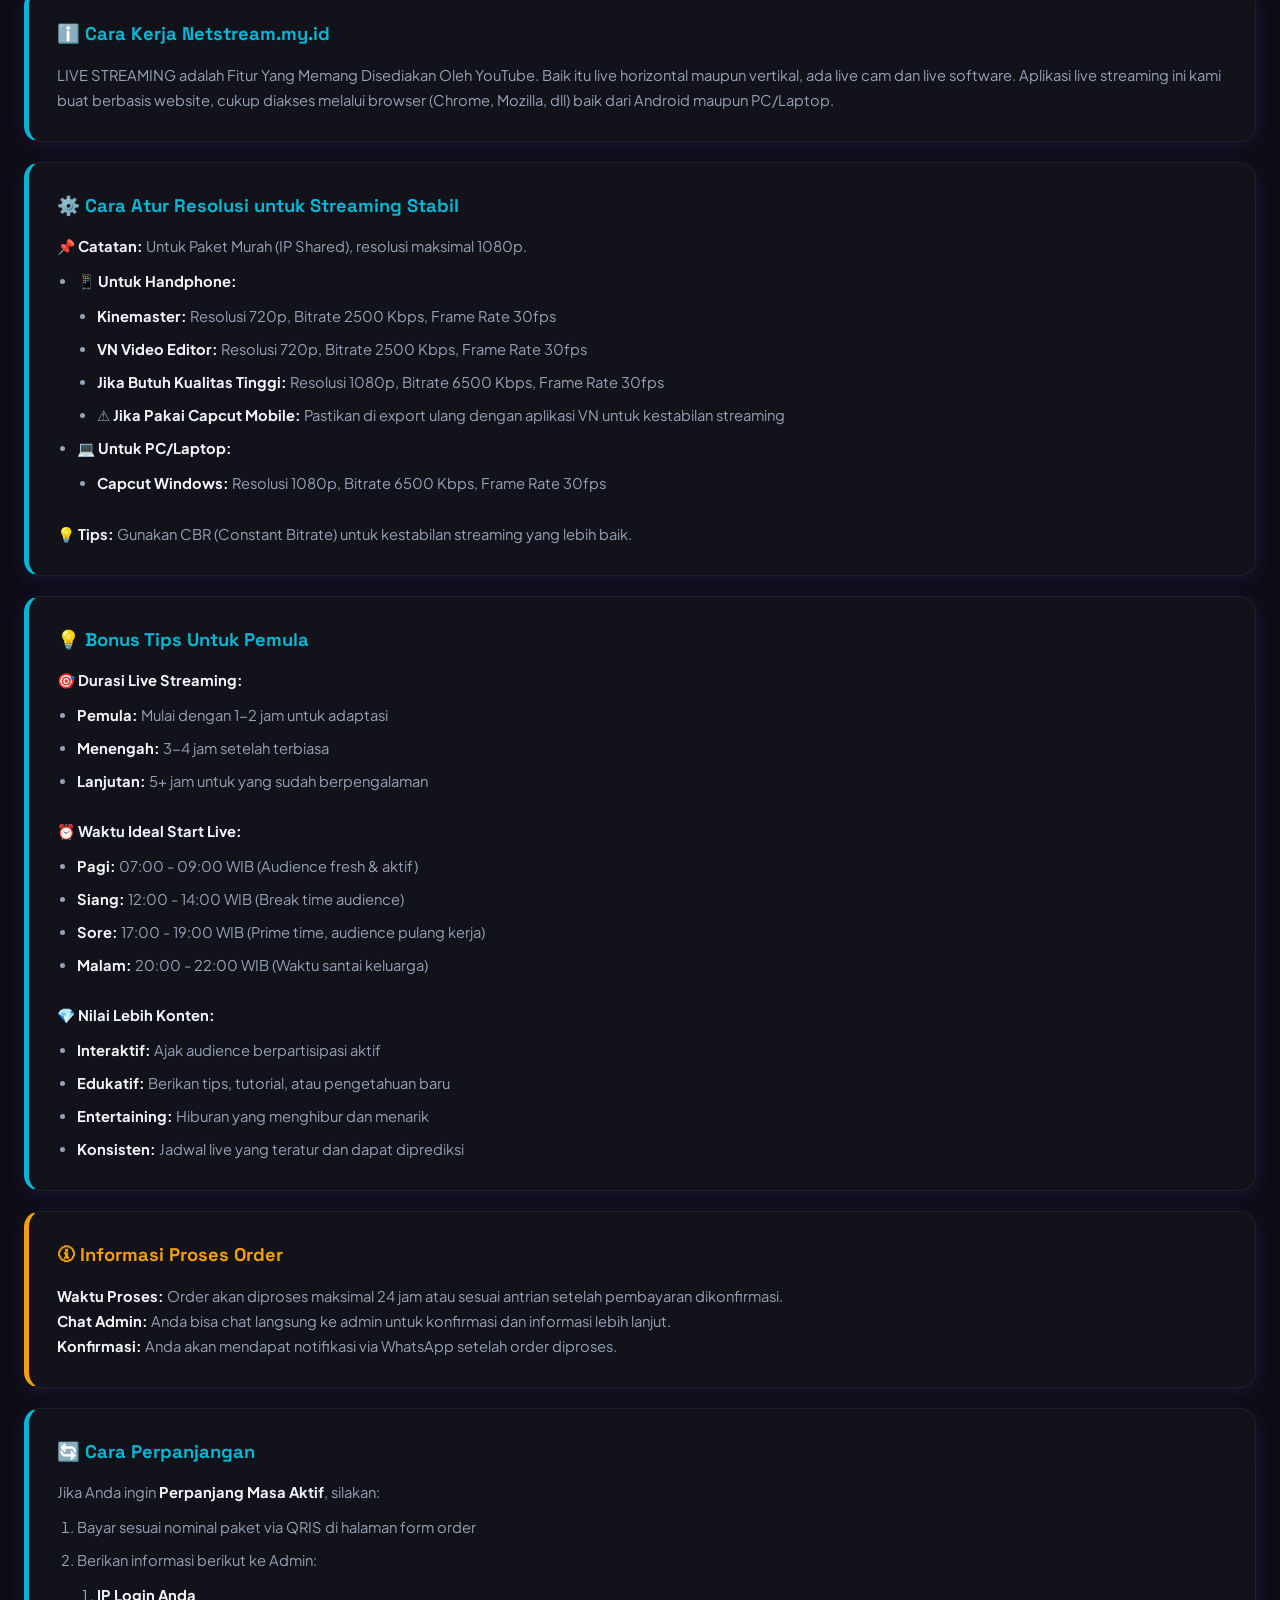
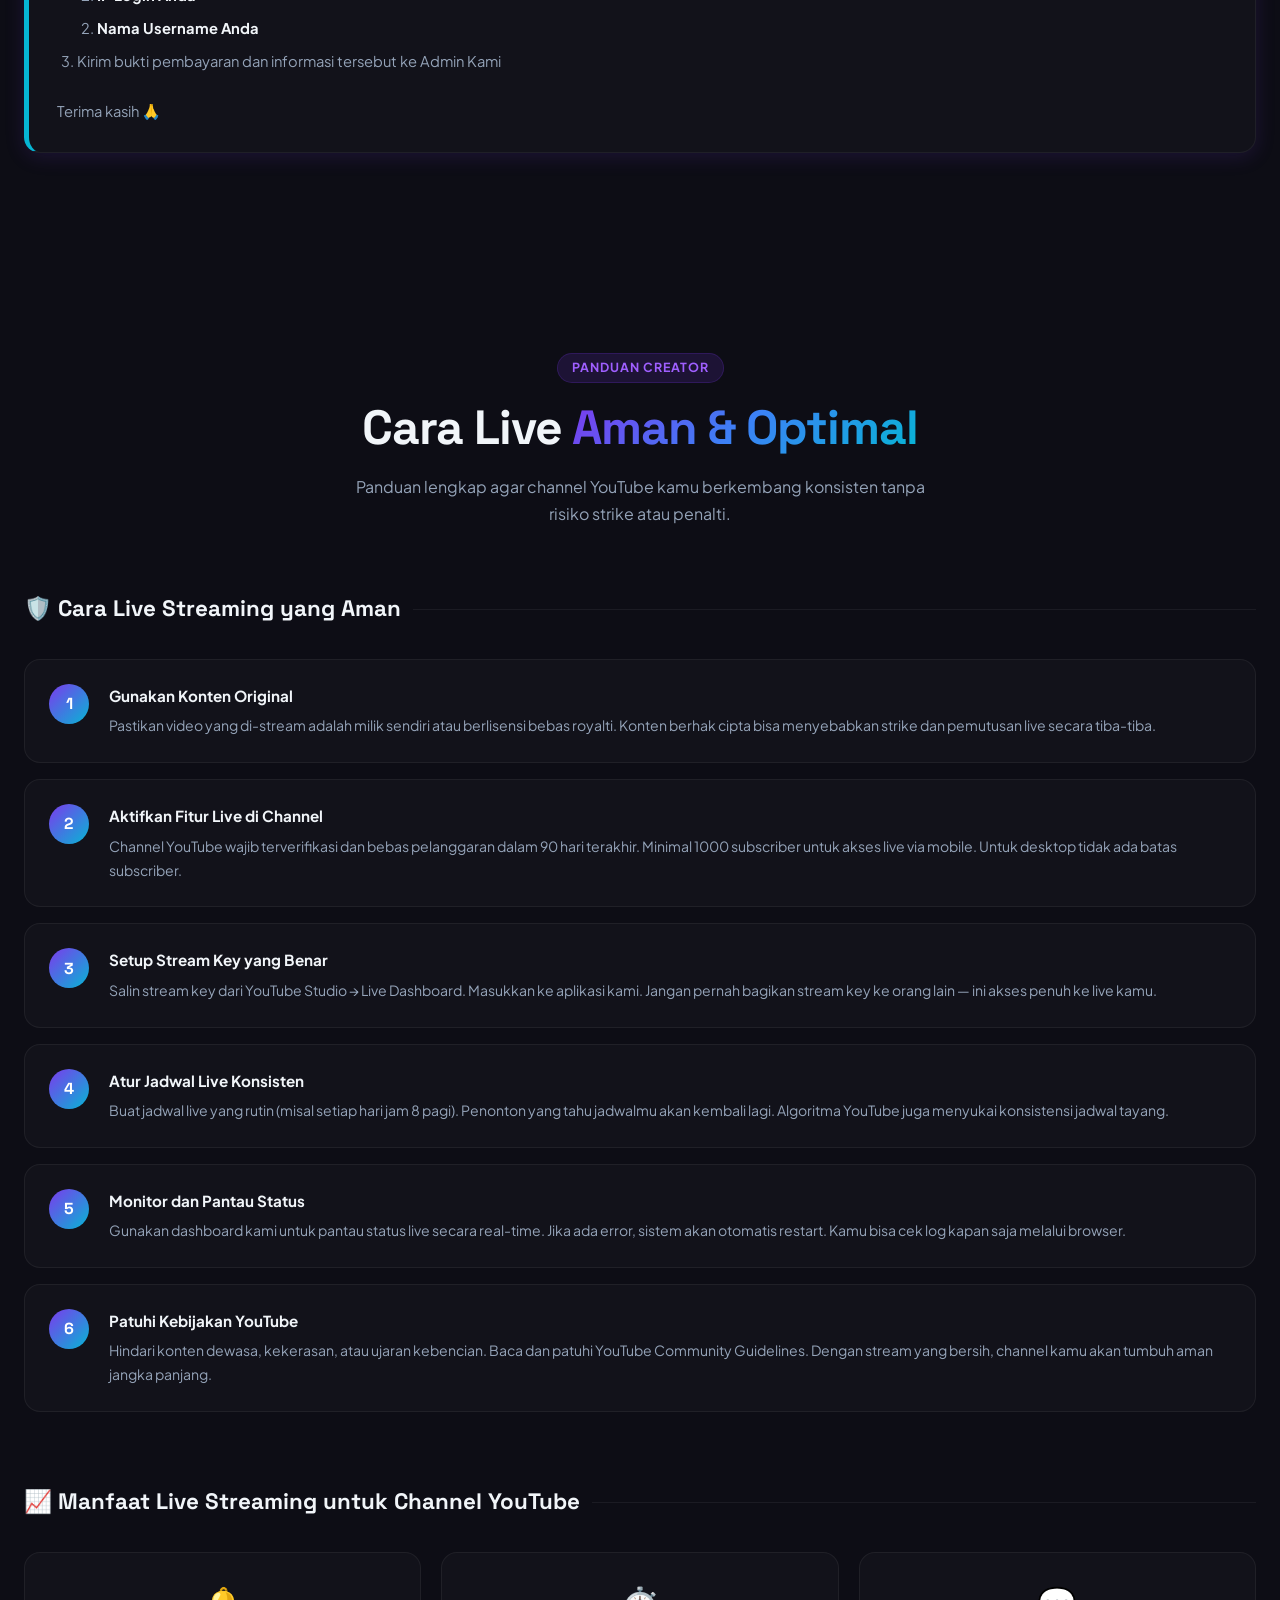
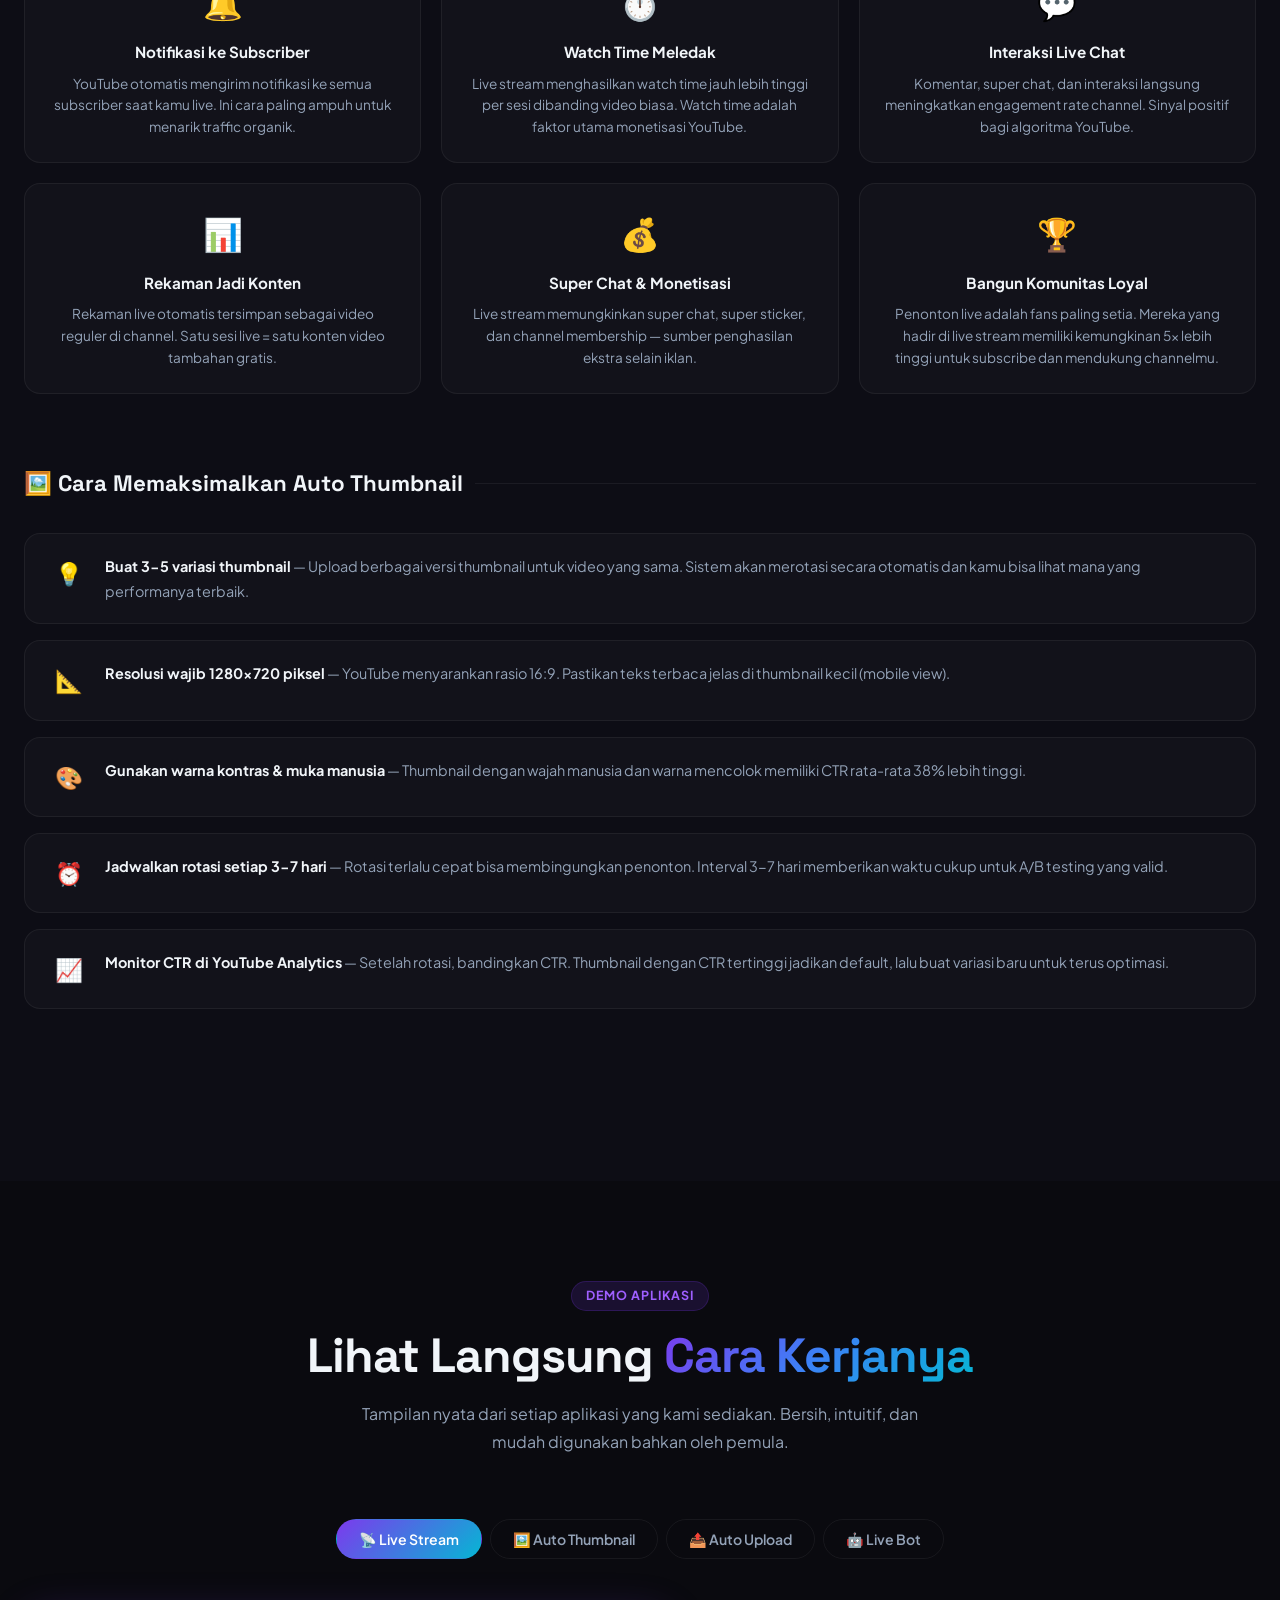
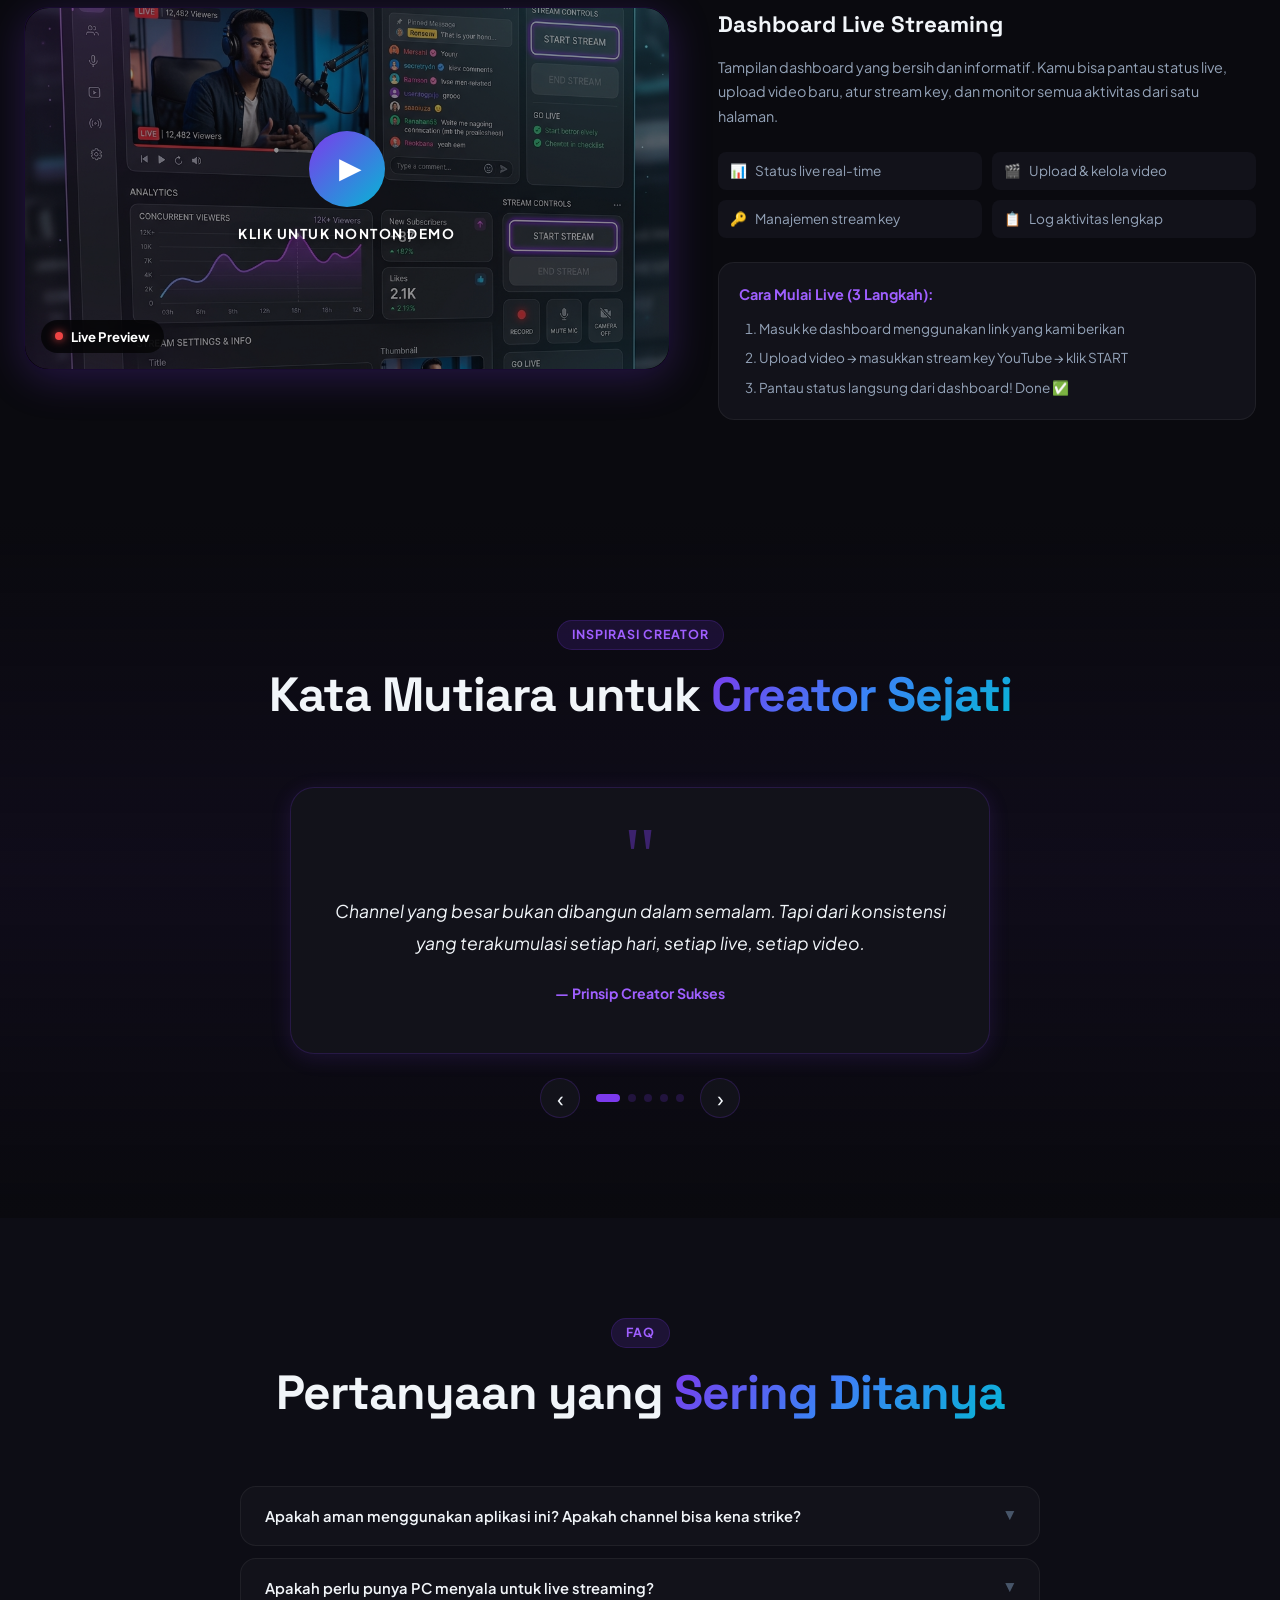
==== commit e3a71798: "Update pilihan paket auto live bot di form order" ====
--- a/index.html
+++ b/index.html
@@ -1540,7 +1540,10 @@
                     100.000)</option>
                 </optgroup>
                 <optgroup label="🤖 AUTO LIVE BOT">
-                  <option value="Auto Live Bot (250rb)" data-harga="250000">Auto Live Bot - 24/7 (Rp 250.000)</option>
+                  <option value="Auto Live Bot Paket 1 - 3 Live/3GB (30rb)" data-harga="30000">Auto Live Bot Paket 1 - 3 Live/3GB (Rp 30.000)</option>
+                  <option value="Auto Live Bot Paket 2 - 5 Live/5GB (50rb)" data-harga="50000">Auto Live Bot Paket 2 - 5 Live/5GB (Rp 50.000)</option>
+                  <option value="Auto Live Bot Pro A - 10 Live/10GB (200rb)" data-harga="200000">Auto Live Bot Dedicated Pro A - 10 Live (Rp 200.000)</option>
+                  <option value="Auto Live Bot Pro B - 20 Live/40GB (350rb)" data-harga="350000">Auto Live Bot Dedicated Pro B - 20 Live (Rp 350.000)</option>
                 </optgroup>
               </select>
             </div>
